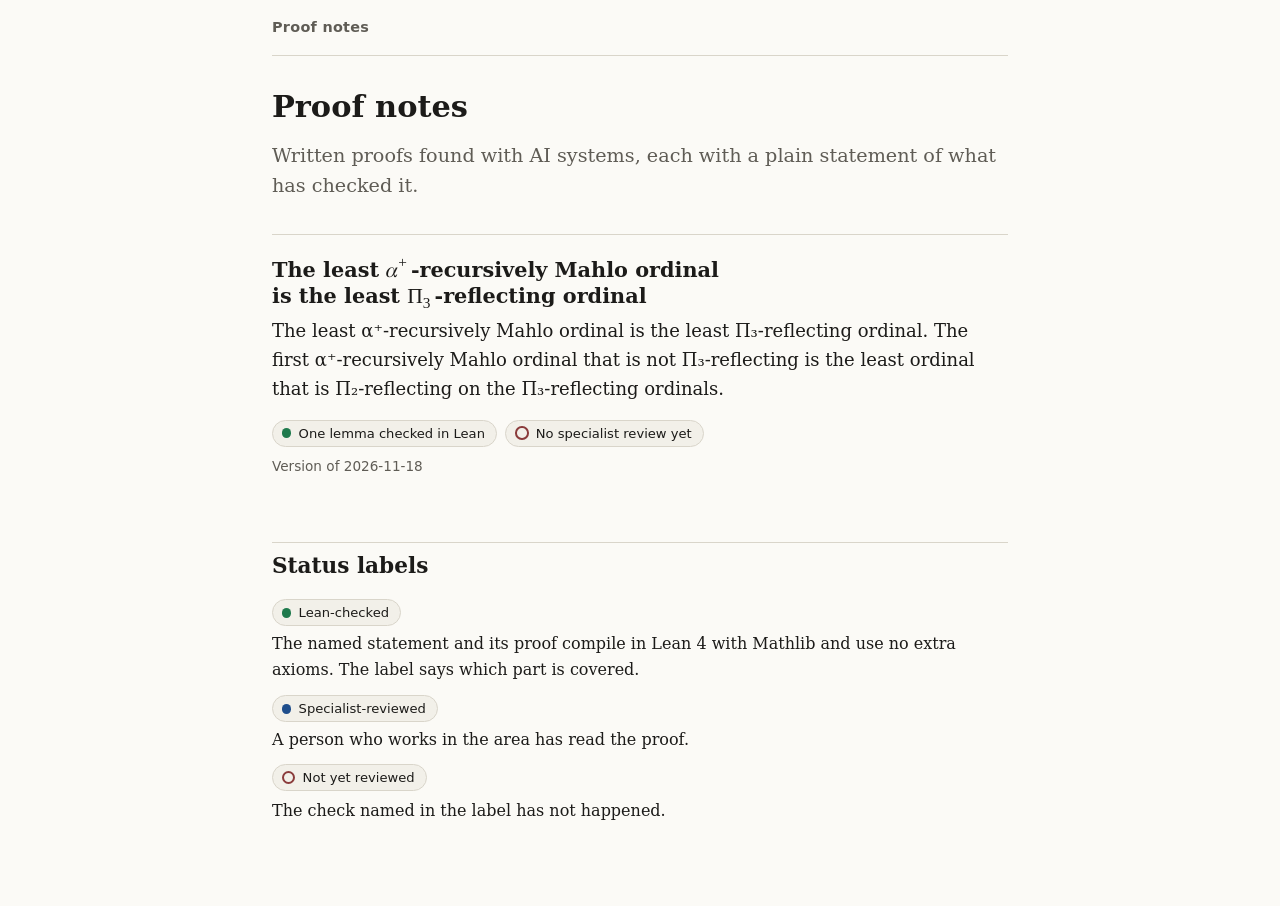
==== index.html @ ff20b399 "initial commit" ====
<!doctype html>
<html lang="en">
<head>
<meta charset="utf-8">
<meta name="viewport" content="width=device-width, initial-scale=1">
<title>Proof notes</title>
<meta name="description" content="Written proofs found with AI systems, each with a plain statement of what has checked it.">
<link rel="stylesheet" href="style.css">
</head>
<body>
<div class="wrap">
<nav class="site"><a href="index.html">Proof notes</a></nav>
<h1>Proof notes</h1>
<p class="lede">Written proofs found with AI systems, each with a plain statement of what has checked it.</p>
<article class="card"><h2><a href="greatly-mahlo-pi3.html">The least
<math display="inline" xmlns="http://www.w3.org/1998/Math/MathML"><semantics><msup><mi>α</mi><mo>+</mo></msup><annotation encoding="application/x-tex">\alpha^+</annotation></semantics></math>-recursively
Mahlo ordinal is the least
<math display="inline" xmlns="http://www.w3.org/1998/Math/MathML"><semantics><msub><mi mathvariant="normal">Π</mi><mn>3</mn></msub><annotation encoding="application/x-tex">\Pi_3</annotation></semantics></math>-reflecting
ordinal</a></h2><p>The least α⁺-recursively Mahlo ordinal is the least Π₃-reflecting ordinal. The first α⁺-recursively Mahlo ordinal that is not Π₃-reflecting is the least ordinal that is Π₂-reflecting on the Π₃-reflecting ordinals.</p><ul class="chips"><li class="chip lean">One lemma checked in Lean</li><li class="chip open">No specialist review yet</li></ul><p class="meta">Version of 2026-11-18</p></article><section><h2 id="status-labels">Status labels</h2><dl class="legend"><dt><span class="chip lean">Lean-checked</span></dt><dd>The named statement and its proof compile in Lean 4 with Mathlib and use no extra axioms. The label says which part is covered.</dd><dt><span class="chip human">Specialist-reviewed</span></dt><dd>A person who works in the area has read the proof.</dd><dt><span class="chip open">Not yet reviewed</span></dt><dd>The check named in the label has not happened.</dd></dl></section>
<footer></footer>
</div>
<script>
(function () {
  var b = document.getElementById('toggle-proofs');
  if (!b) return;
  var proofs = document.querySelectorAll('details.proof');
  b.hidden = proofs.length === 0;
  b.addEventListener('click', function () {
    var open = b.getAttribute('aria-pressed') !== 'true';
    proofs.forEach(function (d) { d.open = open; });
    b.setAttribute('aria-pressed', String(open));
    b.textContent = open ? 'Close all proofs' : 'Open all proofs';
  });
})();
</script>
</body>
</html>
---- style.css ----
:root {
  --bg: #fbfaf6;
  --surface: #f2f0e9;
  --text: #1c1b19;
  --muted: #5f5c55;
  --rule: #d9d5ca;
  --link: #1f4e8c;
  --lean: #1f7a4d;
  --ai: #9a6700;
  --human: #1f4e8c;
  --open: #8a3b3b;
  --serif: "STIX Two Text", Cambria, "Noto Serif", "DejaVu Serif", Georgia, serif;
  --sans: system-ui, -apple-system, "Segoe UI", Roboto, "Noto Sans", sans-serif;
  --mono: "Cascadia Code", "JetBrains Mono", Consolas, "DejaVu Sans Mono", Menlo, monospace;
}
@media (prefers-color-scheme: dark) {
  :root {
    --bg: #171716;
    --surface: #222220;
    --text: #e8e6e0;
    --muted: #a5a199;
    --rule: #3a3936;
    --link: #8fb8f0;
    --lean: #6cc596;
    --ai: #e0b050;
    --human: #8fb8f0;
    --open: #e09090;
  }
}

* { box-sizing: border-box; }
html { -webkit-text-size-adjust: 100%; }
body {
  margin: 0;
  background: var(--bg);
  color: var(--text);
  font-family: var(--serif);
  font-size: 1.125rem;
  line-height: 1.6;
}
.wrap { max-width: 48rem; margin: 0 auto; padding: 0 1rem 4rem; }

a { color: var(--link); text-underline-offset: 0.15em; }
a:hover { text-decoration-thickness: 2px; }

.site {
  font-family: var(--sans);
  font-size: 0.9rem;
  padding: 1rem 0;
  border-bottom: 1px solid var(--rule);
  margin-bottom: 2rem;
}
.site a { color: var(--muted); text-decoration: none; font-weight: 600; letter-spacing: 0.02em; }
.site a:hover { color: var(--text); }

h1 { font-size: 1.9rem; line-height: 1.2; margin: 0 0 1rem; text-wrap: balance; }
h2 { font-size: 1.35rem; line-height: 1.25; margin: 2.6rem 0 0.6rem; padding-top: 0.6rem; border-top: 1px solid var(--rule); }
h3 { font-size: 1.1rem; margin: 1.8rem 0 0.4rem; }
h2 a.anchor, h3 a.anchor { color: inherit; text-decoration: none; }
h2 a.anchor:hover, h3 a.anchor:hover { text-decoration: underline; }
p { margin: 0 0 1rem; }
ul, ol { padding-left: 1.4rem; margin: 0 0 1rem; }
li { margin-bottom: 0.35rem; }
li > p { margin-bottom: 0.5rem; }
blockquote { margin: 0 0 1rem; padding: 0.1rem 0 0.1rem 1rem; border-left: 3px solid var(--rule); }
blockquote p:last-child { margin-bottom: 0; }

code { font-family: var(--mono); font-size: 0.86em; background: var(--surface); padding: 0.08em 0.3em; border-radius: 3px; }
pre { background: var(--surface); border: 1px solid var(--rule); border-radius: 6px; padding: 0.9rem 1rem; overflow-x: auto; line-height: 1.45; margin: 0 0 1rem; }
pre code { background: none; padding: 0; font-size: 0.8rem; }

.table-wrap { overflow-x: auto; margin: 0 0 1rem; }
table { border-collapse: collapse; width: 100%; font-size: 0.98rem; }
th, td { text-align: left; vertical-align: top; padding: 0.5rem 0.7rem 0.5rem 0; border-bottom: 1px solid var(--rule); }
th { font-family: var(--sans); font-size: 0.8rem; text-transform: uppercase; letter-spacing: 0.05em; color: var(--muted); }
td:first-child { white-space: nowrap; padding-right: 1.2rem; }
@media (max-width: 34rem) { td:first-child { white-space: normal; min-width: 7rem; } }

.meta { font-family: var(--sans); font-size: 0.85rem; color: var(--muted); margin: 0 0 0.8rem; }
.chips { list-style: none; display: flex; flex-wrap: wrap; gap: 0.4rem 0.5rem; padding: 0; margin: 0 0 0.6rem; }
.chip {
  font-family: var(--sans); font-size: 0.82rem; line-height: 1.3;
  display: inline-flex; align-items: center; gap: 0.45rem;
  border: 1px solid var(--rule); border-radius: 999px; padding: 0.25rem 0.7rem 0.25rem 0.55rem; margin: 0;
  background: var(--surface);
}
.chip::before { content: ""; width: 0.6rem; height: 0.6rem; border-radius: 50%; background: var(--c); flex: none; }
.chip.lean { --c: var(--lean); }
.chip.ai { --c: var(--ai); }
.chip.human { --c: var(--human); }
.chip.open { --c: transparent; }
.chip.open::before { border: 2px solid var(--open); }

.box { font-family: var(--sans); font-size: 0.92rem; background: var(--surface); border: 1px solid var(--rule); border-radius: 6px; padding: 0.8rem 1rem; margin: 1.2rem 0; }
.box h2 { font-family: var(--sans); font-size: 0.8rem; text-transform: uppercase; letter-spacing: 0.05em; color: var(--muted); border: 0; padding: 0; margin: 0 0 0.4rem; }
.box p { margin: 0 0 0.4rem; }
.box p:last-child, .box ol:last-child, .box ul:last-child { margin-bottom: 0; }
.box ol, .box ul { margin-bottom: 0; }
.box li { margin-bottom: 0.15rem; }
.toc ol { list-style: none; padding-left: 0; columns: 2; column-gap: 2rem; }
@media (max-width: 34rem) { .toc ol { columns: 1; } }
.small { font-size: 0.85rem; color: var(--muted); }

.card { border-top: 1px solid var(--rule); padding: 1.4rem 0 0.6rem; }
.card h2 { border: 0; padding: 0; margin: 0 0 0.5rem; font-size: 1.3rem; text-wrap: balance; }
.card h2 a { color: inherit; text-decoration: none; }
.card h2 a:hover { text-decoration: underline; }
.legend dt { font-family: var(--sans); margin-top: 0.7rem; }
.legend dd { margin: 0.3rem 0 0; font-size: 1rem; }
.lede { font-size: 1.2rem; color: var(--muted); margin-bottom: 2rem; }

footer { font-family: var(--sans); font-size: 0.82rem; color: var(--muted); border-top: 1px solid var(--rule); margin-top: 3rem; padding-top: 1rem; }

sub { font-size: 0.72em; line-height: 0; }

/* pages built from LaTeX */
math { font-family: "STIX Two Math", "Cambria Math", "Latin Modern Math", math; font-size: 1.04em; }
.header-section-number { margin-right: 0.45em; }
.frontnote { font-size: 1rem; }
.statement { border-left: 3px solid var(--link); background: var(--surface); padding: 0.7rem 1rem; margin: 1.2rem 0 0.8rem; border-radius: 0 6px 6px 0; }
.statement > :last-child { margin-bottom: 0; }
details.proof { margin: 0 0 1.4rem; padding-left: 1rem; border-left: 1px solid var(--rule); }
details.proof > summary { font-family: var(--sans); font-size: 0.88rem; color: var(--muted); cursor: pointer; padding: 0.25rem 0; margin-left: -0.2rem; }
details.proof > summary:hover { color: var(--text); }
details.proof[open] > summary { margin-bottom: 0.5rem; }
details.proof > :last-child { margin-bottom: 0.4rem; }
button#toggle-proofs { font: inherit; font-size: 0.85rem; color: var(--text); background: var(--bg); border: 1px solid var(--rule); border-radius: 6px; padding: 0.3rem 0.7rem; cursor: pointer; margin-top: 0.4rem; }
button#toggle-proofs:hover { border-color: var(--muted); }
@media print { details.proof > summary { list-style: none; } }
.math-scroll { display: block; overflow-x: auto; overflow-y: hidden; max-width: 100%; padding: 0.5rem 0; }

/* downloads are buttons that say so; links never download */
.downloads { display: flex; flex-wrap: wrap; gap: 0.5rem; margin: 0.2rem 0 1rem; }
a.btn { font-family: var(--sans); font-size: 0.85rem; color: var(--text); text-decoration: none; background: var(--bg); border: 1px solid var(--rule); border-radius: 6px; padding: 0.3rem 0.75rem; display: inline-flex; align-items: center; gap: 0.4rem; }
a.btn::before { content: "\2193"; color: var(--muted); }
a.btn:hover { border-color: var(--muted); }
.box a.btn { margin-top: 0.2rem; }
footer:empty { display: none; }

/* wide screens: the contents move into the left margin and stay in view */
@media (min-width: 84rem) {
  nav.toc { position: fixed; top: 4.5rem; left: max(1rem, calc(50% - 24rem - 17.5rem)); width: 15.5rem; max-height: calc(100vh - 6rem); overflow-y: auto; margin: 0; background: none; border: 0; padding: 0; }
  nav.toc ol { columns: 1; }
  nav.toc li { margin-bottom: 0.35rem; line-height: 1.35; }
}

/* "Open all proofs" only where it stays in view: in the fixed contents column on wide screens */
button#toggle-proofs { display: none; }
@media (min-width: 84rem) { button#toggle-proofs:not([hidden]) { display: inline-block; } }
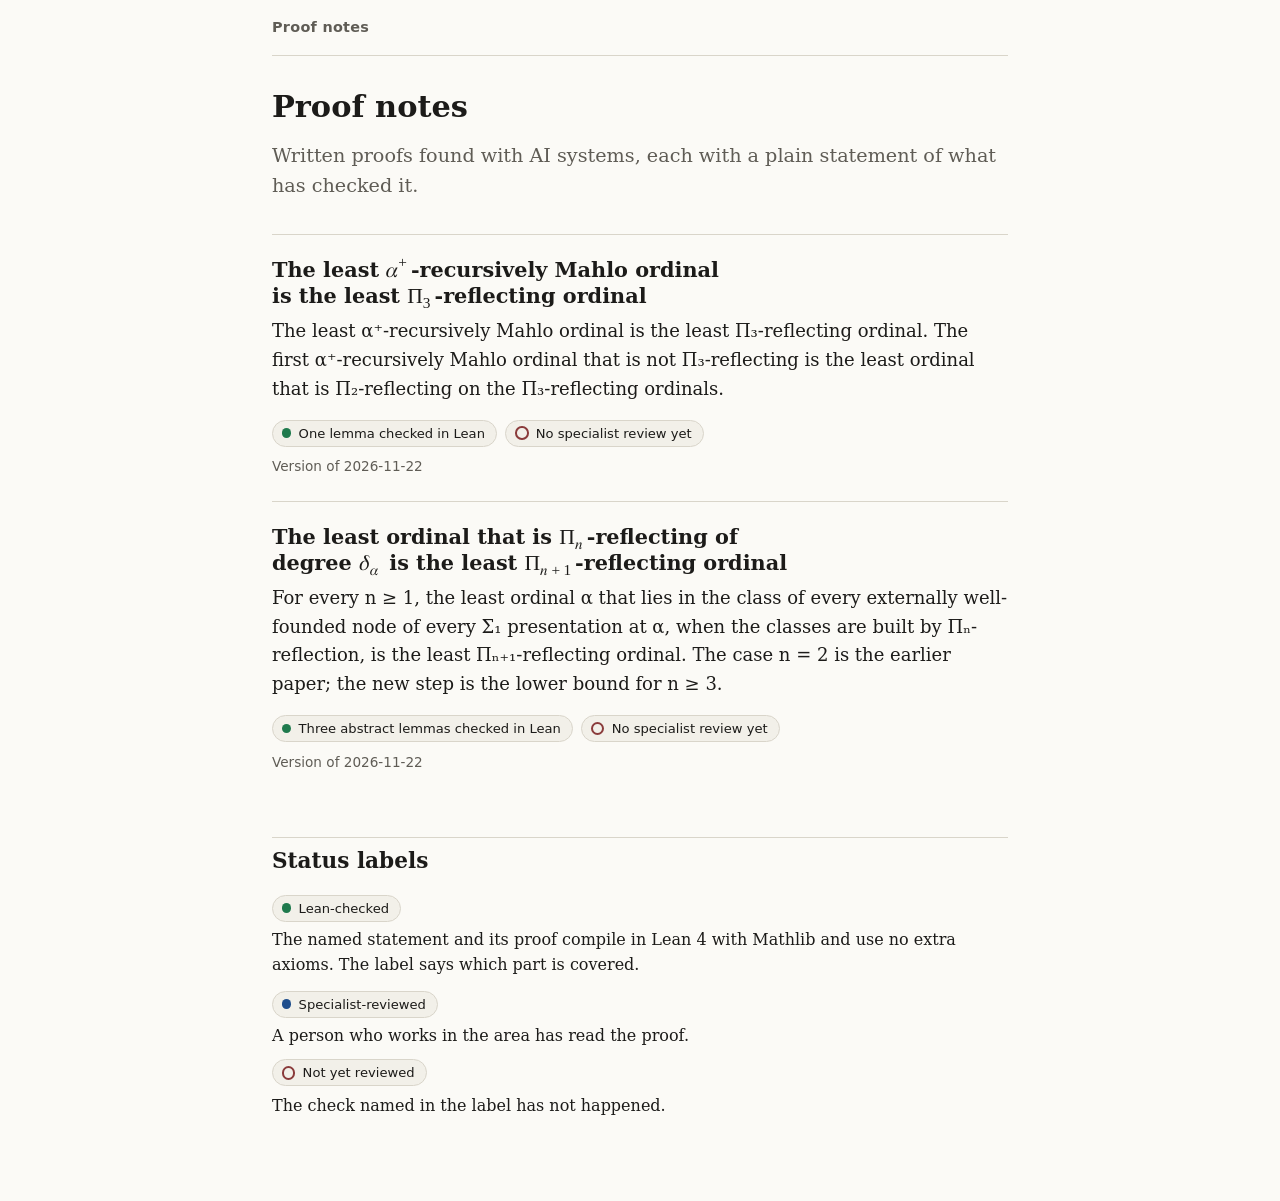
==== commit c5b152ac: "add reflecting degrees paper" ====
--- a/index.html
+++ b/index.html
@@ -16,7 +16,13 @@
 <math display="inline" xmlns="http://www.w3.org/1998/Math/MathML"><semantics><msup><mi>α</mi><mo>+</mo></msup><annotation encoding="application/x-tex">\alpha^+</annotation></semantics></math>-recursively
 Mahlo ordinal is the least
 <math display="inline" xmlns="http://www.w3.org/1998/Math/MathML"><semantics><msub><mi mathvariant="normal">Π</mi><mn>3</mn></msub><annotation encoding="application/x-tex">\Pi_3</annotation></semantics></math>-reflecting
-ordinal</a></h2><p>The least α⁺-recursively Mahlo ordinal is the least Π₃-reflecting ordinal. The first α⁺-recursively Mahlo ordinal that is not Π₃-reflecting is the least ordinal that is Π₂-reflecting on the Π₃-reflecting ordinals.</p><ul class="chips"><li class="chip lean">One lemma checked in Lean</li><li class="chip open">No specialist review yet</li></ul><p class="meta">Version of 2026-11-18</p></article><section><h2 id="status-labels">Status labels</h2><dl class="legend"><dt><span class="chip lean">Lean-checked</span></dt><dd>The named statement and its proof compile in Lean 4 with Mathlib and use no extra axioms. The label says which part is covered.</dd><dt><span class="chip human">Specialist-reviewed</span></dt><dd>A person who works in the area has read the proof.</dd><dt><span class="chip open">Not yet reviewed</span></dt><dd>The check named in the label has not happened.</dd></dl></section>
+ordinal</a></h2><p>The least α⁺-recursively Mahlo ordinal is the least Π₃-reflecting ordinal. The first α⁺-recursively Mahlo ordinal that is not Π₃-reflecting is the least ordinal that is Π₂-reflecting on the Π₃-reflecting ordinals.</p><ul class="chips"><li class="chip lean">One lemma checked in Lean</li><li class="chip open">No specialist review yet</li></ul><p class="meta">Version of 2026-11-22</p></article><article class="card"><h2><a href="degree-reflection.html">The least ordinal that is
+<math display="inline" xmlns="http://www.w3.org/1998/Math/MathML"><semantics><msub><mi mathvariant="normal">Π</mi><mi>n</mi></msub><annotation encoding="application/x-tex">\Pi_n</annotation></semantics></math>-reflecting
+of degree
+<math display="inline" xmlns="http://www.w3.org/1998/Math/MathML"><semantics><msub><mi>δ</mi><mi>α</mi></msub><annotation encoding="application/x-tex">\delta_\alpha</annotation></semantics></math>
+is the least
+<math display="inline" xmlns="http://www.w3.org/1998/Math/MathML"><semantics><msub><mi mathvariant="normal">Π</mi><mrow><mi>n</mi><mo>+</mo><mn>1</mn></mrow></msub><annotation encoding="application/x-tex">\Pi_{n+1}</annotation></semantics></math>-reflecting
+ordinal</a></h2><p>For every n ≥ 1, the least ordinal α that lies in the class of every externally well-founded node of every Σ₁ presentation at α, when the classes are built by Πₙ-reflection, is the least Πₙ₊₁-reflecting ordinal. The case n = 2 is the earlier paper; the new step is the lower bound for n ≥ 3.</p><ul class="chips"><li class="chip lean">Three abstract lemmas checked in Lean</li><li class="chip open">No specialist review yet</li></ul><p class="meta">Version of 2026-11-22</p></article><section><h2 id="status-labels">Status labels</h2><dl class="legend"><dt><span class="chip lean">Lean-checked</span></dt><dd>The named statement and its proof compile in Lean 4 with Mathlib and use no extra axioms. The label says which part is covered.</dd><dt><span class="chip human">Specialist-reviewed</span></dt><dd>A person who works in the area has read the proof.</dd><dt><span class="chip open">Not yet reviewed</span></dt><dd>The check named in the label has not happened.</dd></dl></section>
 <footer></footer>
 </div>
 <script>
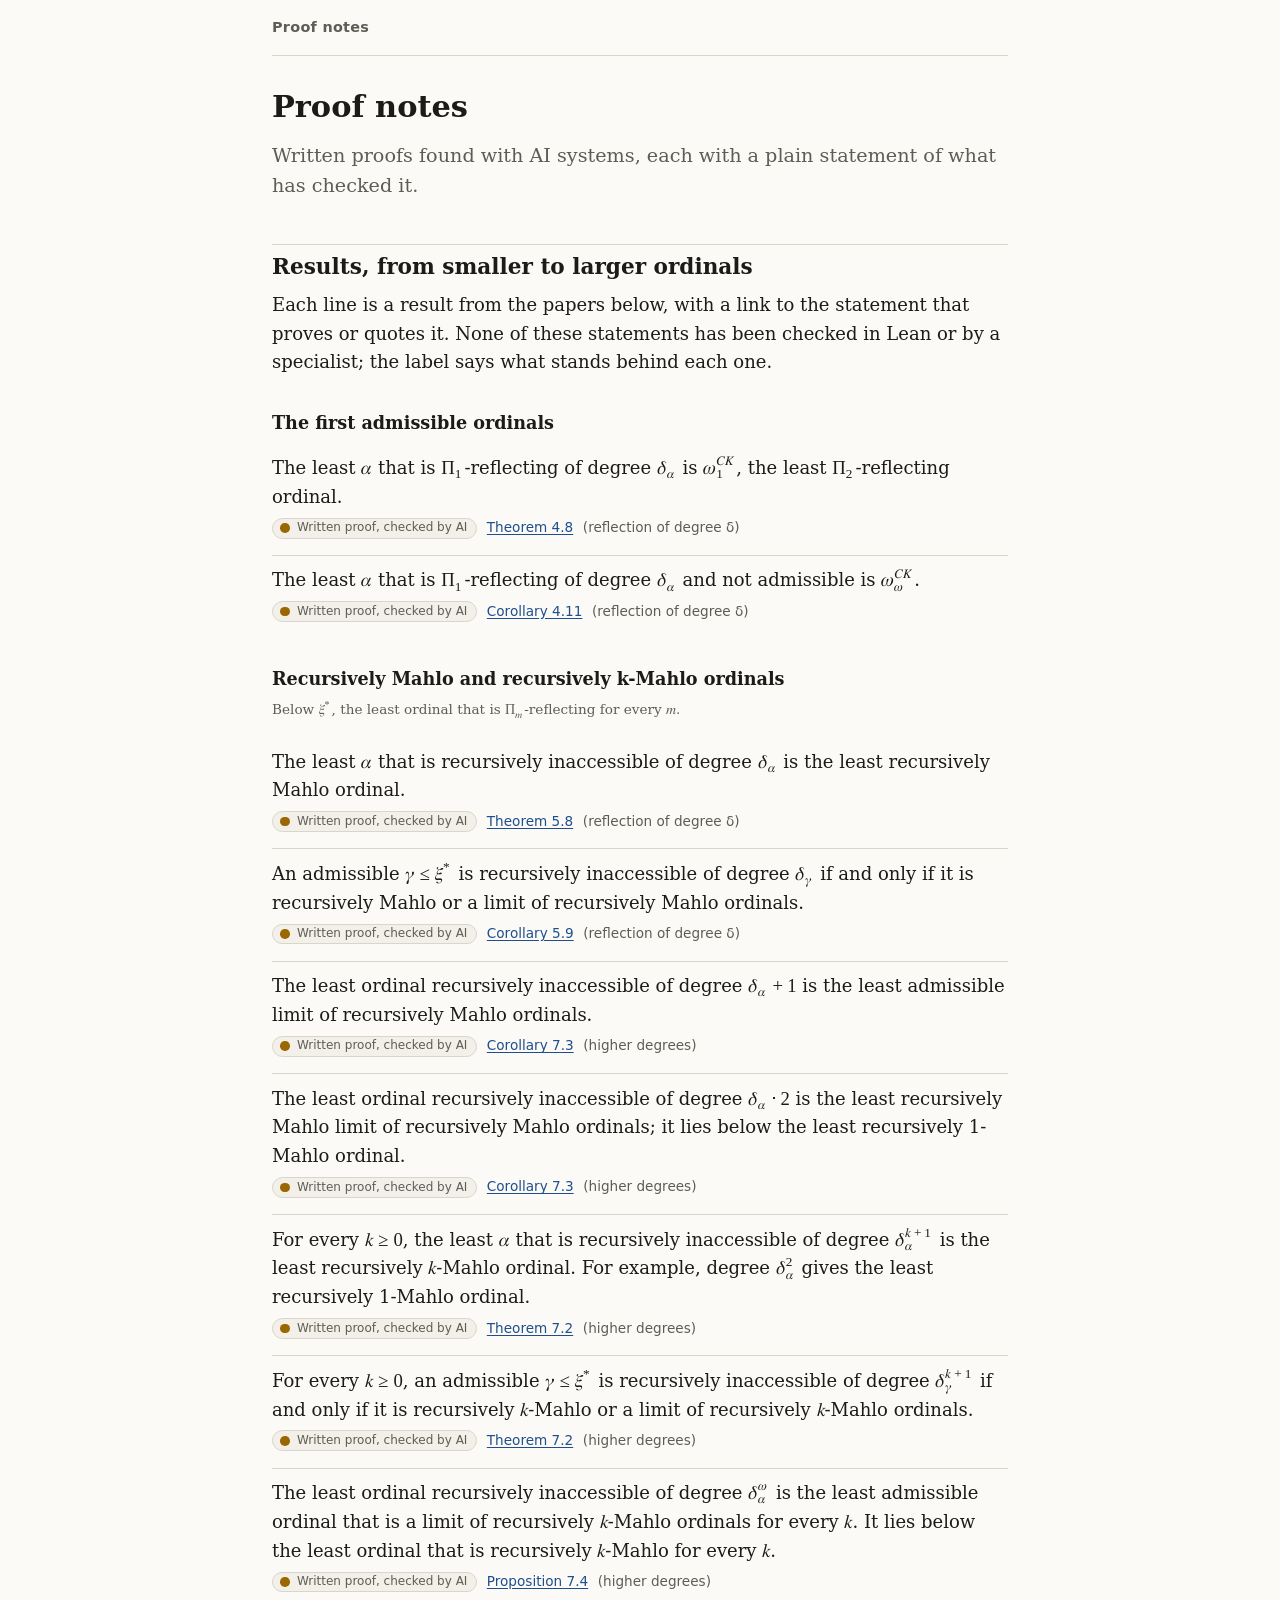
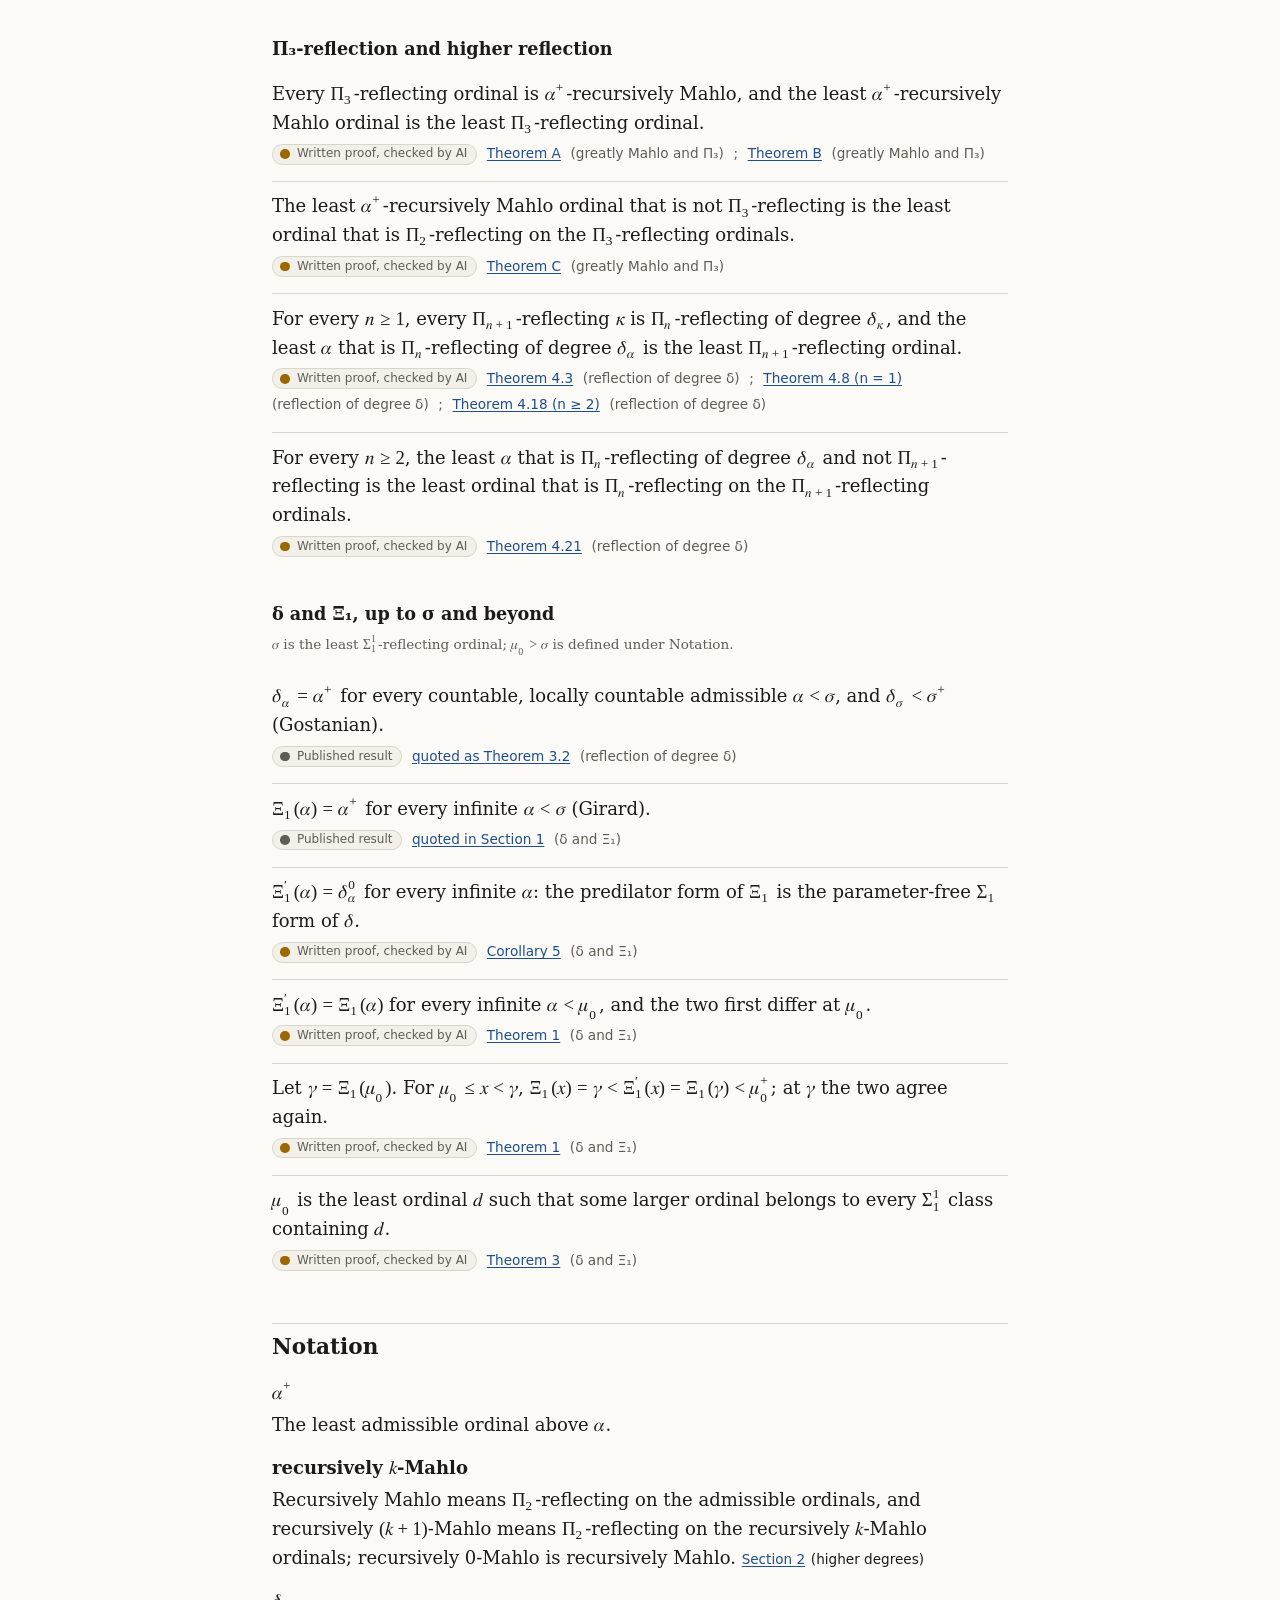
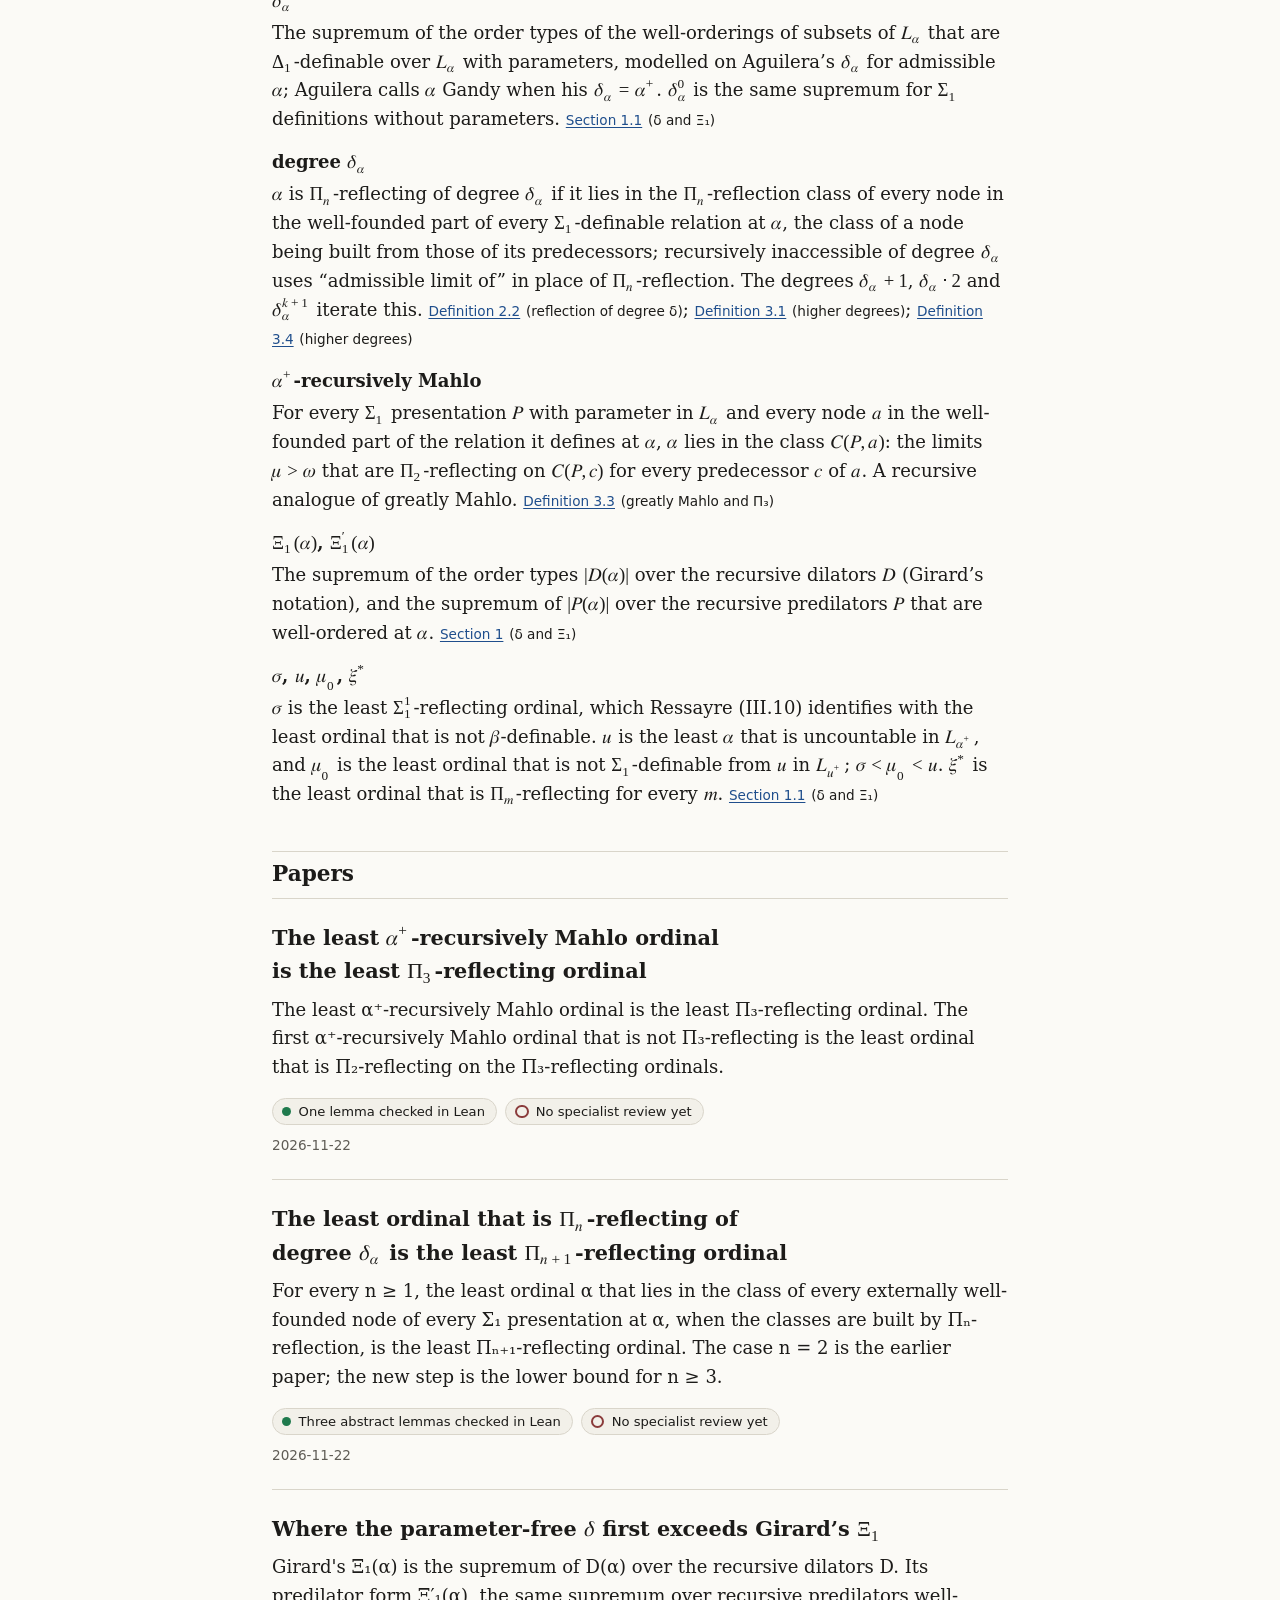
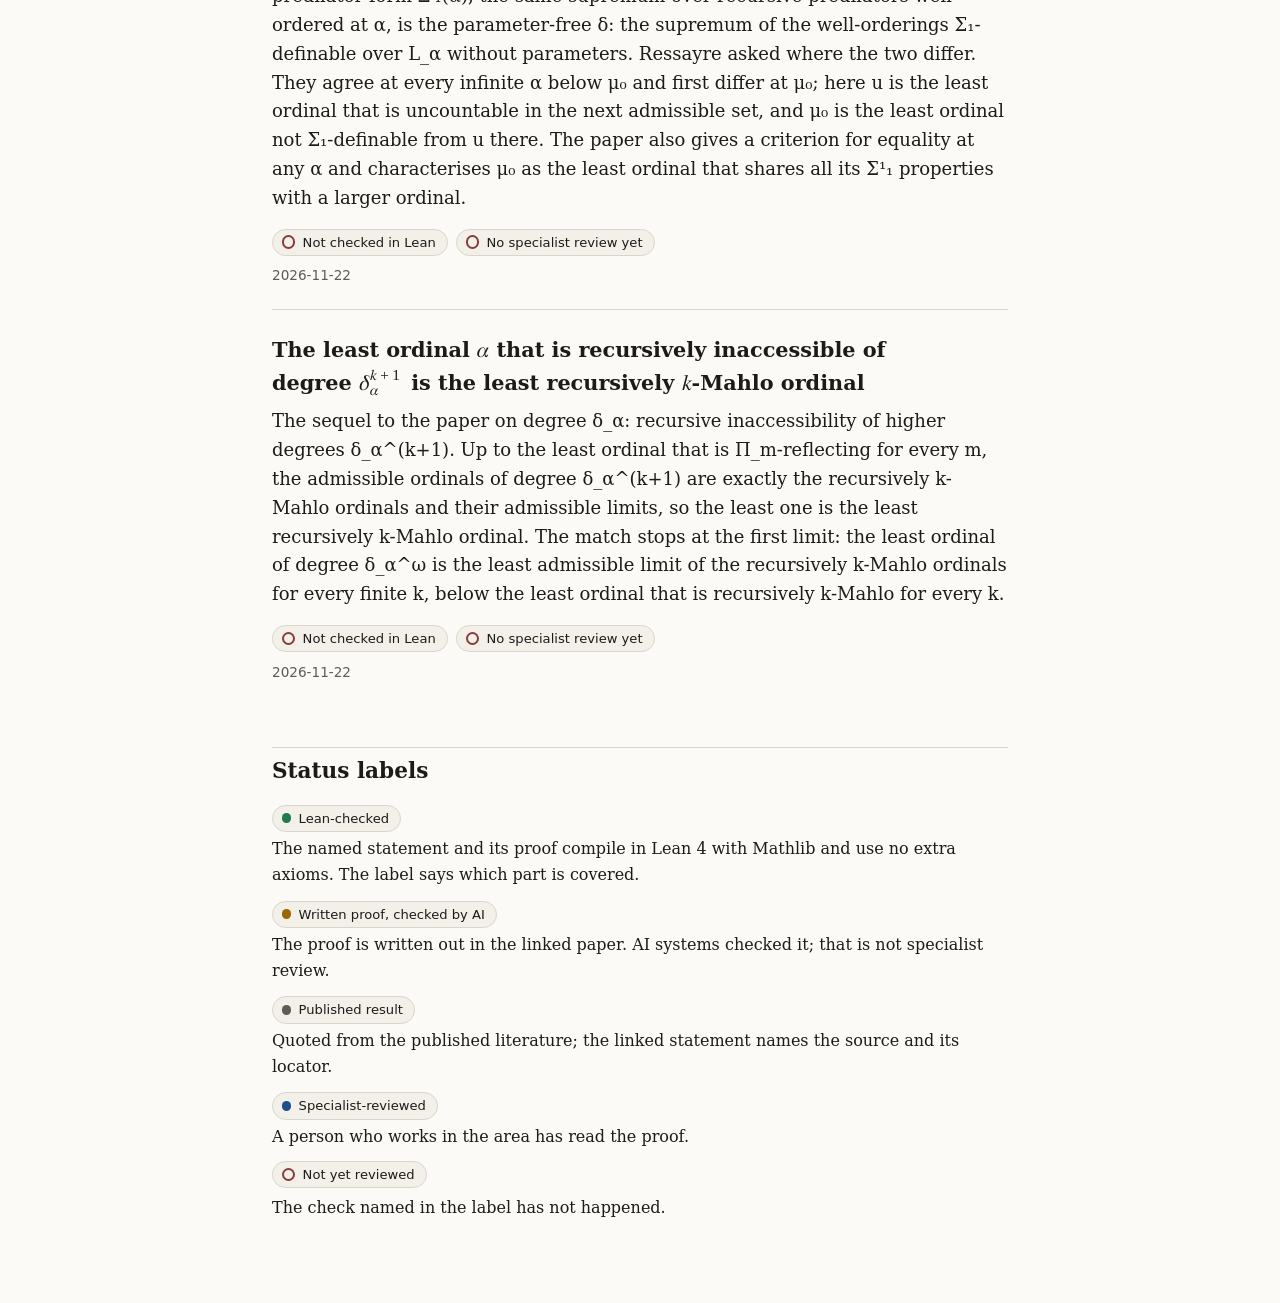
==== commit f8a2bc05: "add δ vs Ξ₁, higher recursively inaccessible degrees" ====
--- a/index.html
+++ b/index.html
@@ -12,17 +12,26 @@
 <nav class="site"><a href="index.html">Proof notes</a></nav>
 <h1>Proof notes</h1>
 <p class="lede">Written proofs found with AI systems, each with a plain statement of what has checked it.</p>
-<article class="card"><h2><a href="greatly-mahlo-pi3.html">The least
+<section><h2 id="results">Results, from smaller to larger ordinals</h2><p>Each line is a result from the papers below, with a link to the statement that proves or quotes it. None of these statements has been checked in Lean or by a specialist; the label says what stands behind each one.</p><section class="fact-group"><h3 id="first-admissibles">The first admissible ordinals</h3><ol class="facts"><li><p class="fact-text">The least <math display="inline" xmlns="http://www.w3.org/1998/Math/MathML"><semantics><mi>α</mi><annotation encoding="application/x-tex">\alpha</annotation></semantics></math> that is <math display="inline" xmlns="http://www.w3.org/1998/Math/MathML"><semantics><msub><mi mathvariant="normal">Π</mi><mn>1</mn></msub><annotation encoding="application/x-tex">\Pi_1</annotation></semantics></math>-reflecting of degree <math display="inline" xmlns="http://www.w3.org/1998/Math/MathML"><semantics><msub><mi>δ</mi><mi>α</mi></msub><annotation encoding="application/x-tex">\delta_\alpha</annotation></semantics></math> is <math display="inline" xmlns="http://www.w3.org/1998/Math/MathML"><semantics><msubsup><mi>ω</mi><mn>1</mn><mrow><mi>C</mi><mi>K</mi></mrow></msubsup><annotation encoding="application/x-tex">\omega_1^{CK}</annotation></semantics></math>, the least <math display="inline" xmlns="http://www.w3.org/1998/Math/MathML"><semantics><msub><mi mathvariant="normal">Π</mi><mn>2</mn></msub><annotation encoding="application/x-tex">\Pi_2</annotation></semantics></math>-reflecting ordinal.</p><p class="fact-src"><span class="chip ai">Written proof, checked by AI</span> <a href="degree-reflection.html#theorem-4-8">Theorem 4.8</a> <span class="paper">(reflection of degree δ)</span></p></li><li><p class="fact-text">The least <math display="inline" xmlns="http://www.w3.org/1998/Math/MathML"><semantics><mi>α</mi><annotation encoding="application/x-tex">\alpha</annotation></semantics></math> that is <math display="inline" xmlns="http://www.w3.org/1998/Math/MathML"><semantics><msub><mi mathvariant="normal">Π</mi><mn>1</mn></msub><annotation encoding="application/x-tex">\Pi_1</annotation></semantics></math>-reflecting of degree <math display="inline" xmlns="http://www.w3.org/1998/Math/MathML"><semantics><msub><mi>δ</mi><mi>α</mi></msub><annotation encoding="application/x-tex">\delta_\alpha</annotation></semantics></math> and not admissible is <math display="inline" xmlns="http://www.w3.org/1998/Math/MathML"><semantics><msubsup><mi>ω</mi><mi>ω</mi><mrow><mi>C</mi><mi>K</mi></mrow></msubsup><annotation encoding="application/x-tex">\omega_\omega^{CK}</annotation></semantics></math>.</p><p class="fact-src"><span class="chip ai">Written proof, checked by AI</span> <a href="degree-reflection.html#corollary-4-11">Corollary 4.11</a> <span class="paper">(reflection of degree δ)</span></p></li></ol></section><section class="fact-group"><h3 id="mahlo">Recursively Mahlo and recursively k-Mahlo ordinals</h3><p class="small">Below <math display="inline" xmlns="http://www.w3.org/1998/Math/MathML"><semantics><msup><mi>ξ</mi><mo>*</mo></msup><annotation encoding="application/x-tex">\xi^*</annotation></semantics></math>, the least ordinal that is <math display="inline" xmlns="http://www.w3.org/1998/Math/MathML"><semantics><msub><mi mathvariant="normal">Π</mi><mi>m</mi></msub><annotation encoding="application/x-tex">\Pi_m</annotation></semantics></math>-reflecting for every <math display="inline" xmlns="http://www.w3.org/1998/Math/MathML"><semantics><mi>m</mi><annotation encoding="application/x-tex">m</annotation></semantics></math>.</p><ol class="facts"><li><p class="fact-text">The least <math display="inline" xmlns="http://www.w3.org/1998/Math/MathML"><semantics><mi>α</mi><annotation encoding="application/x-tex">\alpha</annotation></semantics></math> that is recursively inaccessible of degree <math display="inline" xmlns="http://www.w3.org/1998/Math/MathML"><semantics><msub><mi>δ</mi><mi>α</mi></msub><annotation encoding="application/x-tex">\delta_\alpha</annotation></semantics></math> is the least recursively Mahlo ordinal.</p><p class="fact-src"><span class="chip ai">Written proof, checked by AI</span> <a href="degree-reflection.html#theorem-5-8">Theorem 5.8</a> <span class="paper">(reflection of degree δ)</span></p></li><li><p class="fact-text">An admissible <math display="inline" xmlns="http://www.w3.org/1998/Math/MathML"><semantics><mrow><mi>γ</mi><mo>≤</mo><msup><mi>ξ</mi><mo>*</mo></msup></mrow><annotation encoding="application/x-tex">\gamma \le \xi^*</annotation></semantics></math> is recursively inaccessible of degree <math display="inline" xmlns="http://www.w3.org/1998/Math/MathML"><semantics><msub><mi>δ</mi><mi>γ</mi></msub><annotation encoding="application/x-tex">\delta_\gamma</annotation></semantics></math> if and only if it is recursively Mahlo or a limit of recursively Mahlo ordinals.</p><p class="fact-src"><span class="chip ai">Written proof, checked by AI</span> <a href="degree-reflection.html#corollary-5-9">Corollary 5.9</a> <span class="paper">(reflection of degree δ)</span></p></li><li><p class="fact-text">The least ordinal recursively inaccessible of degree <math display="inline" xmlns="http://www.w3.org/1998/Math/MathML"><semantics><mrow><msub><mi>δ</mi><mi>α</mi></msub><mo>+</mo><mn>1</mn></mrow><annotation encoding="application/x-tex">\delta_\alpha + 1</annotation></semantics></math> is the least admissible limit of recursively Mahlo ordinals.</p><p class="fact-src"><span class="chip ai">Written proof, checked by AI</span> <a href="degree-higher.html#corollary-7-3">Corollary 7.3</a> <span class="paper">(higher degrees)</span></p></li><li><p class="fact-text">The least ordinal recursively inaccessible of degree <math display="inline" xmlns="http://www.w3.org/1998/Math/MathML"><semantics><mrow><msub><mi>δ</mi><mi>α</mi></msub><mo>⋅</mo><mn>2</mn></mrow><annotation encoding="application/x-tex">\delta_\alpha \cdot 2</annotation></semantics></math> is the least recursively Mahlo limit of recursively Mahlo ordinals; it lies below the least recursively 1-Mahlo ordinal.</p><p class="fact-src"><span class="chip ai">Written proof, checked by AI</span> <a href="degree-higher.html#corollary-7-3">Corollary 7.3</a> <span class="paper">(higher degrees)</span></p></li><li><p class="fact-text">For every <math display="inline" xmlns="http://www.w3.org/1998/Math/MathML"><semantics><mrow><mi>k</mi><mo>≥</mo><mn>0</mn></mrow><annotation encoding="application/x-tex">k \ge 0</annotation></semantics></math>, the least <math display="inline" xmlns="http://www.w3.org/1998/Math/MathML"><semantics><mi>α</mi><annotation encoding="application/x-tex">\alpha</annotation></semantics></math> that is recursively inaccessible of degree <math display="inline" xmlns="http://www.w3.org/1998/Math/MathML"><semantics><msubsup><mi>δ</mi><mi>α</mi><mrow><mi>k</mi><mo>+</mo><mn>1</mn></mrow></msubsup><annotation encoding="application/x-tex">\delta_\alpha^{k+1}</annotation></semantics></math> is the least recursively <math display="inline" xmlns="http://www.w3.org/1998/Math/MathML"><semantics><mi>k</mi><annotation encoding="application/x-tex">k</annotation></semantics></math>-Mahlo ordinal. For example, degree <math display="inline" xmlns="http://www.w3.org/1998/Math/MathML"><semantics><msubsup><mi>δ</mi><mi>α</mi><mn>2</mn></msubsup><annotation encoding="application/x-tex">\delta_\alpha^2</annotation></semantics></math> gives the least recursively 1-Mahlo ordinal.</p><p class="fact-src"><span class="chip ai">Written proof, checked by AI</span> <a href="degree-higher.html#theorem-7-2">Theorem 7.2</a> <span class="paper">(higher degrees)</span></p></li><li><p class="fact-text">For every <math display="inline" xmlns="http://www.w3.org/1998/Math/MathML"><semantics><mrow><mi>k</mi><mo>≥</mo><mn>0</mn></mrow><annotation encoding="application/x-tex">k \ge 0</annotation></semantics></math>, an admissible <math display="inline" xmlns="http://www.w3.org/1998/Math/MathML"><semantics><mrow><mi>γ</mi><mo>≤</mo><msup><mi>ξ</mi><mo>*</mo></msup></mrow><annotation encoding="application/x-tex">\gamma \le \xi^*</annotation></semantics></math> is recursively inaccessible of degree <math display="inline" xmlns="http://www.w3.org/1998/Math/MathML"><semantics><msubsup><mi>δ</mi><mi>γ</mi><mrow><mi>k</mi><mo>+</mo><mn>1</mn></mrow></msubsup><annotation encoding="application/x-tex">\delta_\gamma^{k+1}</annotation></semantics></math> if and only if it is recursively <math display="inline" xmlns="http://www.w3.org/1998/Math/MathML"><semantics><mi>k</mi><annotation encoding="application/x-tex">k</annotation></semantics></math>-Mahlo or a limit of recursively <math display="inline" xmlns="http://www.w3.org/1998/Math/MathML"><semantics><mi>k</mi><annotation encoding="application/x-tex">k</annotation></semantics></math>-Mahlo ordinals.</p><p class="fact-src"><span class="chip ai">Written proof, checked by AI</span> <a href="degree-higher.html#theorem-7-2">Theorem 7.2</a> <span class="paper">(higher degrees)</span></p></li><li><p class="fact-text">The least ordinal recursively inaccessible of degree <math display="inline" xmlns="http://www.w3.org/1998/Math/MathML"><semantics><msubsup><mi>δ</mi><mi>α</mi><mi>ω</mi></msubsup><annotation encoding="application/x-tex">\delta_\alpha^\omega</annotation></semantics></math> is the least admissible ordinal that is a limit of recursively <math display="inline" xmlns="http://www.w3.org/1998/Math/MathML"><semantics><mi>k</mi><annotation encoding="application/x-tex">k</annotation></semantics></math>-Mahlo ordinals for every <math display="inline" xmlns="http://www.w3.org/1998/Math/MathML"><semantics><mi>k</mi><annotation encoding="application/x-tex">k</annotation></semantics></math>. It lies below the least ordinal that is recursively <math display="inline" xmlns="http://www.w3.org/1998/Math/MathML"><semantics><mi>k</mi><annotation encoding="application/x-tex">k</annotation></semantics></math>-Mahlo for every <math display="inline" xmlns="http://www.w3.org/1998/Math/MathML"><semantics><mi>k</mi><annotation encoding="application/x-tex">k</annotation></semantics></math>.</p><p class="fact-src"><span class="chip ai">Written proof, checked by AI</span> <a href="degree-higher.html#proposition-7-4">Proposition 7.4</a> <span class="paper">(higher degrees)</span></p></li></ol></section><section class="fact-group"><h3 id="reflection">Π₃-reflection and higher reflection</h3><ol class="facts"><li><p class="fact-text">Every <math display="inline" xmlns="http://www.w3.org/1998/Math/MathML"><semantics><msub><mi mathvariant="normal">Π</mi><mn>3</mn></msub><annotation encoding="application/x-tex">\Pi_3</annotation></semantics></math>-reflecting ordinal is <math display="inline" xmlns="http://www.w3.org/1998/Math/MathML"><semantics><msup><mi>α</mi><mo>+</mo></msup><annotation encoding="application/x-tex">\alpha^+</annotation></semantics></math>-recursively Mahlo, and the least <math display="inline" xmlns="http://www.w3.org/1998/Math/MathML"><semantics><msup><mi>α</mi><mo>+</mo></msup><annotation encoding="application/x-tex">\alpha^+</annotation></semantics></math>-recursively Mahlo ordinal is the least <math display="inline" xmlns="http://www.w3.org/1998/Math/MathML"><semantics><msub><mi mathvariant="normal">Π</mi><mn>3</mn></msub><annotation encoding="application/x-tex">\Pi_3</annotation></semantics></math>-reflecting ordinal.</p><p class="fact-src"><span class="chip ai">Written proof, checked by AI</span> <a href="greatly-mahlo-pi3.html#theorem-a">Theorem A</a> <span class="paper">(greatly Mahlo and Π₃)</span>; <a href="greatly-mahlo-pi3.html#theorem-b">Theorem B</a> <span class="paper">(greatly Mahlo and Π₃)</span></p></li><li><p class="fact-text">The least <math display="inline" xmlns="http://www.w3.org/1998/Math/MathML"><semantics><msup><mi>α</mi><mo>+</mo></msup><annotation encoding="application/x-tex">\alpha^+</annotation></semantics></math>-recursively Mahlo ordinal that is not <math display="inline" xmlns="http://www.w3.org/1998/Math/MathML"><semantics><msub><mi mathvariant="normal">Π</mi><mn>3</mn></msub><annotation encoding="application/x-tex">\Pi_3</annotation></semantics></math>-reflecting is the least ordinal that is <math display="inline" xmlns="http://www.w3.org/1998/Math/MathML"><semantics><msub><mi mathvariant="normal">Π</mi><mn>2</mn></msub><annotation encoding="application/x-tex">\Pi_2</annotation></semantics></math>-reflecting on the <math display="inline" xmlns="http://www.w3.org/1998/Math/MathML"><semantics><msub><mi mathvariant="normal">Π</mi><mn>3</mn></msub><annotation encoding="application/x-tex">\Pi_3</annotation></semantics></math>-reflecting ordinals.</p><p class="fact-src"><span class="chip ai">Written proof, checked by AI</span> <a href="greatly-mahlo-pi3.html#theorem-c">Theorem C</a> <span class="paper">(greatly Mahlo and Π₃)</span></p></li><li><p class="fact-text">For every <math display="inline" xmlns="http://www.w3.org/1998/Math/MathML"><semantics><mrow><mi>n</mi><mo>≥</mo><mn>1</mn></mrow><annotation encoding="application/x-tex">n \ge 1</annotation></semantics></math>, every <math display="inline" xmlns="http://www.w3.org/1998/Math/MathML"><semantics><msub><mi mathvariant="normal">Π</mi><mrow><mi>n</mi><mo>+</mo><mn>1</mn></mrow></msub><annotation encoding="application/x-tex">\Pi_{n+1}</annotation></semantics></math>-reflecting <math display="inline" xmlns="http://www.w3.org/1998/Math/MathML"><semantics><mi>κ</mi><annotation encoding="application/x-tex">\kappa</annotation></semantics></math> is <math display="inline" xmlns="http://www.w3.org/1998/Math/MathML"><semantics><msub><mi mathvariant="normal">Π</mi><mi>n</mi></msub><annotation encoding="application/x-tex">\Pi_n</annotation></semantics></math>-reflecting of degree <math display="inline" xmlns="http://www.w3.org/1998/Math/MathML"><semantics><msub><mi>δ</mi><mi>κ</mi></msub><annotation encoding="application/x-tex">\delta_\kappa</annotation></semantics></math>, and the least <math display="inline" xmlns="http://www.w3.org/1998/Math/MathML"><semantics><mi>α</mi><annotation encoding="application/x-tex">\alpha</annotation></semantics></math> that is <math display="inline" xmlns="http://www.w3.org/1998/Math/MathML"><semantics><msub><mi mathvariant="normal">Π</mi><mi>n</mi></msub><annotation encoding="application/x-tex">\Pi_n</annotation></semantics></math>-reflecting of degree <math display="inline" xmlns="http://www.w3.org/1998/Math/MathML"><semantics><msub><mi>δ</mi><mi>α</mi></msub><annotation encoding="application/x-tex">\delta_\alpha</annotation></semantics></math> is the least <math display="inline" xmlns="http://www.w3.org/1998/Math/MathML"><semantics><msub><mi mathvariant="normal">Π</mi><mrow><mi>n</mi><mo>+</mo><mn>1</mn></mrow></msub><annotation encoding="application/x-tex">\Pi_{n+1}</annotation></semantics></math>-reflecting ordinal.</p><p class="fact-src"><span class="chip ai">Written proof, checked by AI</span> <a href="degree-reflection.html#theorem-4-3">Theorem 4.3</a> <span class="paper">(reflection of degree δ)</span>; <a href="degree-reflection.html#theorem-4-8">Theorem 4.8 (n = 1)</a> <span class="paper">(reflection of degree δ)</span>; <a href="degree-reflection.html#theorem-4-18">Theorem 4.18 (n ≥ 2)</a> <span class="paper">(reflection of degree δ)</span></p></li><li><p class="fact-text">For every <math display="inline" xmlns="http://www.w3.org/1998/Math/MathML"><semantics><mrow><mi>n</mi><mo>≥</mo><mn>2</mn></mrow><annotation encoding="application/x-tex">n \ge 2</annotation></semantics></math>, the least <math display="inline" xmlns="http://www.w3.org/1998/Math/MathML"><semantics><mi>α</mi><annotation encoding="application/x-tex">\alpha</annotation></semantics></math> that is <math display="inline" xmlns="http://www.w3.org/1998/Math/MathML"><semantics><msub><mi mathvariant="normal">Π</mi><mi>n</mi></msub><annotation encoding="application/x-tex">\Pi_n</annotation></semantics></math>-reflecting of degree <math display="inline" xmlns="http://www.w3.org/1998/Math/MathML"><semantics><msub><mi>δ</mi><mi>α</mi></msub><annotation encoding="application/x-tex">\delta_\alpha</annotation></semantics></math> and not <math display="inline" xmlns="http://www.w3.org/1998/Math/MathML"><semantics><msub><mi mathvariant="normal">Π</mi><mrow><mi>n</mi><mo>+</mo><mn>1</mn></mrow></msub><annotation encoding="application/x-tex">\Pi_{n+1}</annotation></semantics></math>-reflecting is the least ordinal that is <math display="inline" xmlns="http://www.w3.org/1998/Math/MathML"><semantics><msub><mi mathvariant="normal">Π</mi><mi>n</mi></msub><annotation encoding="application/x-tex">\Pi_n</annotation></semantics></math>-reflecting on the <math display="inline" xmlns="http://www.w3.org/1998/Math/MathML"><semantics><msub><mi mathvariant="normal">Π</mi><mrow><mi>n</mi><mo>+</mo><mn>1</mn></mrow></msub><annotation encoding="application/x-tex">\Pi_{n+1}</annotation></semantics></math>-reflecting ordinals.</p><p class="fact-src"><span class="chip ai">Written proof, checked by AI</span> <a href="degree-reflection.html#theorem-4-21">Theorem 4.21</a> <span class="paper">(reflection of degree δ)</span></p></li></ol></section><section class="fact-group"><h3 id="delta-xi">δ and Ξ₁, up to σ and beyond</h3><p class="small"><math display="inline" xmlns="http://www.w3.org/1998/Math/MathML"><semantics><mi>σ</mi><annotation encoding="application/x-tex">\sigma</annotation></semantics></math> is the least <math display="inline" xmlns="http://www.w3.org/1998/Math/MathML"><semantics><msubsup><mi mathvariant="normal">Σ</mi><mn>1</mn><mn>1</mn></msubsup><annotation encoding="application/x-tex">\Sigma^1_1</annotation></semantics></math>-reflecting ordinal; <math display="inline" xmlns="http://www.w3.org/1998/Math/MathML"><semantics><mrow><msub><mi>μ</mi><mn>0</mn></msub><mo>&gt;</mo><mi>σ</mi></mrow><annotation encoding="application/x-tex">\mu_0 &gt; \sigma</annotation></semantics></math> is defined under Notation.</p><ol class="facts"><li><p class="fact-text"><math display="inline" xmlns="http://www.w3.org/1998/Math/MathML"><semantics><mrow><msub><mi>δ</mi><mi>α</mi></msub><mo>=</mo><msup><mi>α</mi><mo>+</mo></msup></mrow><annotation encoding="application/x-tex">\delta_\alpha = \alpha^+</annotation></semantics></math> for every countable, locally countable admissible <math display="inline" xmlns="http://www.w3.org/1998/Math/MathML"><semantics><mrow><mi>α</mi><mo>&lt;</mo><mi>σ</mi></mrow><annotation encoding="application/x-tex">\alpha &lt; \sigma</annotation></semantics></math>, and <math display="inline" xmlns="http://www.w3.org/1998/Math/MathML"><semantics><mrow><msub><mi>δ</mi><mi>σ</mi></msub><mo>&lt;</mo><msup><mi>σ</mi><mo>+</mo></msup></mrow><annotation encoding="application/x-tex">\delta_\sigma &lt; \sigma^+</annotation></semantics></math> (Gostanian).</p><p class="fact-src"><span class="chip cited">Published result</span> <a href="degree-reflection.html#theorem-3-2">quoted as Theorem 3.2</a> <span class="paper">(reflection of degree δ)</span></p></li><li><p class="fact-text"><math display="inline" xmlns="http://www.w3.org/1998/Math/MathML"><semantics><mrow><msub><mi mathvariant="normal">Ξ</mi><mn>1</mn></msub><mo stretchy="false" form="prefix">(</mo><mi>α</mi><mo stretchy="false" form="postfix">)</mo><mo>=</mo><msup><mi>α</mi><mo>+</mo></msup></mrow><annotation encoding="application/x-tex">\Xi_1(\alpha) = \alpha^+</annotation></semantics></math> for every infinite <math display="inline" xmlns="http://www.w3.org/1998/Math/MathML"><semantics><mrow><mi>α</mi><mo>&lt;</mo><mi>σ</mi></mrow><annotation encoding="application/x-tex">\alpha &lt; \sigma</annotation></semantics></math> (Girard).</p><p class="fact-src"><span class="chip cited">Published result</span> <a href="next-closure-point.html#introduction">quoted in Section 1</a> <span class="paper">(δ and Ξ₁)</span></p></li><li><p class="fact-text"><math display="inline" xmlns="http://www.w3.org/1998/Math/MathML"><semantics><mrow><msubsup><mi mathvariant="normal">Ξ</mi><mn>1</mn><mo>′</mo></msubsup><mo stretchy="false" form="prefix">(</mo><mi>α</mi><mo stretchy="false" form="postfix">)</mo><mo>=</mo><msubsup><mi>δ</mi><mi>α</mi><mn>0</mn></msubsup></mrow><annotation encoding="application/x-tex">\Xi&#39;_1(\alpha) = \delta^0_\alpha</annotation></semantics></math> for every infinite <math display="inline" xmlns="http://www.w3.org/1998/Math/MathML"><semantics><mi>α</mi><annotation encoding="application/x-tex">\alpha</annotation></semantics></math>: the predilator form of <math display="inline" xmlns="http://www.w3.org/1998/Math/MathML"><semantics><msub><mi mathvariant="normal">Ξ</mi><mn>1</mn></msub><annotation encoding="application/x-tex">\Xi_1</annotation></semantics></math> is the parameter-free <math display="inline" xmlns="http://www.w3.org/1998/Math/MathML"><semantics><msub><mi mathvariant="normal">Σ</mi><mn>1</mn></msub><annotation encoding="application/x-tex">\Sigma_1</annotation></semantics></math> form of <math display="inline" xmlns="http://www.w3.org/1998/Math/MathML"><semantics><mi>δ</mi><annotation encoding="application/x-tex">\delta</annotation></semantics></math>.</p><p class="fact-src"><span class="chip ai">Written proof, checked by AI</span> <a href="next-closure-point.html#corollary-5">Corollary 5</a> <span class="paper">(δ and Ξ₁)</span></p></li><li><p class="fact-text"><math display="inline" xmlns="http://www.w3.org/1998/Math/MathML"><semantics><mrow><msubsup><mi mathvariant="normal">Ξ</mi><mn>1</mn><mo>′</mo></msubsup><mo stretchy="false" form="prefix">(</mo><mi>α</mi><mo stretchy="false" form="postfix">)</mo><mo>=</mo><msub><mi mathvariant="normal">Ξ</mi><mn>1</mn></msub><mo stretchy="false" form="prefix">(</mo><mi>α</mi><mo stretchy="false" form="postfix">)</mo></mrow><annotation encoding="application/x-tex">\Xi&#39;_1(\alpha) = \Xi_1(\alpha)</annotation></semantics></math> for every infinite <math display="inline" xmlns="http://www.w3.org/1998/Math/MathML"><semantics><mrow><mi>α</mi><mo>&lt;</mo><msub><mi>μ</mi><mn>0</mn></msub></mrow><annotation encoding="application/x-tex">\alpha &lt; \mu_0</annotation></semantics></math>, and the two first differ at <math display="inline" xmlns="http://www.w3.org/1998/Math/MathML"><semantics><msub><mi>μ</mi><mn>0</mn></msub><annotation encoding="application/x-tex">\mu_0</annotation></semantics></math>.</p><p class="fact-src"><span class="chip ai">Written proof, checked by AI</span> <a href="next-closure-point.html#theorem-1">Theorem 1</a> <span class="paper">(δ and Ξ₁)</span></p></li><li><p class="fact-text">Let <math display="inline" xmlns="http://www.w3.org/1998/Math/MathML"><semantics><mrow><mi>γ</mi><mo>=</mo><msub><mi mathvariant="normal">Ξ</mi><mn>1</mn></msub><mo stretchy="false" form="prefix">(</mo><msub><mi>μ</mi><mn>0</mn></msub><mo stretchy="false" form="postfix">)</mo></mrow><annotation encoding="application/x-tex">\gamma = \Xi_1(\mu_0)</annotation></semantics></math>. For <math display="inline" xmlns="http://www.w3.org/1998/Math/MathML"><semantics><mrow><msub><mi>μ</mi><mn>0</mn></msub><mo>≤</mo><mi>x</mi><mo>&lt;</mo><mi>γ</mi></mrow><annotation encoding="application/x-tex">\mu_0 \le x &lt; \gamma</annotation></semantics></math>, <math display="inline" xmlns="http://www.w3.org/1998/Math/MathML"><semantics><mrow><msub><mi mathvariant="normal">Ξ</mi><mn>1</mn></msub><mo stretchy="false" form="prefix">(</mo><mi>x</mi><mo stretchy="false" form="postfix">)</mo><mo>=</mo><mi>γ</mi><mo>&lt;</mo><msubsup><mi mathvariant="normal">Ξ</mi><mn>1</mn><mo>′</mo></msubsup><mo stretchy="false" form="prefix">(</mo><mi>x</mi><mo stretchy="false" form="postfix">)</mo><mo>=</mo><msub><mi mathvariant="normal">Ξ</mi><mn>1</mn></msub><mo stretchy="false" form="prefix">(</mo><mi>γ</mi><mo stretchy="false" form="postfix">)</mo><mo>&lt;</mo><msubsup><mi>μ</mi><mn>0</mn><mo>+</mo></msubsup></mrow><annotation encoding="application/x-tex">\Xi_1(x) = \gamma &lt; \Xi&#39;_1(x) = \Xi_1(\gamma) &lt; \mu_0^+</annotation></semantics></math>; at <math display="inline" xmlns="http://www.w3.org/1998/Math/MathML"><semantics><mi>γ</mi><annotation encoding="application/x-tex">\gamma</annotation></semantics></math> the two agree again.</p><p class="fact-src"><span class="chip ai">Written proof, checked by AI</span> <a href="next-closure-point.html#theorem-1">Theorem 1</a> <span class="paper">(δ and Ξ₁)</span></p></li><li><p class="fact-text"><math display="inline" xmlns="http://www.w3.org/1998/Math/MathML"><semantics><msub><mi>μ</mi><mn>0</mn></msub><annotation encoding="application/x-tex">\mu_0</annotation></semantics></math> is the least ordinal <math display="inline" xmlns="http://www.w3.org/1998/Math/MathML"><semantics><mi>d</mi><annotation encoding="application/x-tex">d</annotation></semantics></math> such that some larger ordinal belongs to every <math display="inline" xmlns="http://www.w3.org/1998/Math/MathML"><semantics><msubsup><mi mathvariant="normal">Σ</mi><mn>1</mn><mn>1</mn></msubsup><annotation encoding="application/x-tex">\Sigma^1_1</annotation></semantics></math> class containing <math display="inline" xmlns="http://www.w3.org/1998/Math/MathML"><semantics><mi>d</mi><annotation encoding="application/x-tex">d</annotation></semantics></math>.</p><p class="fact-src"><span class="chip ai">Written proof, checked by AI</span> <a href="next-closure-point.html#theorem-3">Theorem 3</a> <span class="paper">(δ and Ξ₁)</span></p></li></ol></section></section><section><h2 id="notation">Notation</h2><dl class="notation"><dt><math display="inline" xmlns="http://www.w3.org/1998/Math/MathML"><semantics><msup><mi>α</mi><mo>+</mo></msup><annotation encoding="application/x-tex">\alpha^+</annotation></semantics></math></dt><dd>The least admissible ordinal above <math display="inline" xmlns="http://www.w3.org/1998/Math/MathML"><semantics><mi>α</mi><annotation encoding="application/x-tex">\alpha</annotation></semantics></math>.</dd><dt>recursively <math display="inline" xmlns="http://www.w3.org/1998/Math/MathML"><semantics><mi>k</mi><annotation encoding="application/x-tex">k</annotation></semantics></math>-Mahlo</dt><dd>Recursively Mahlo means <math display="inline" xmlns="http://www.w3.org/1998/Math/MathML"><semantics><msub><mi mathvariant="normal">Π</mi><mn>2</mn></msub><annotation encoding="application/x-tex">\Pi_2</annotation></semantics></math>-reflecting on the admissible ordinals, and recursively <math display="inline" xmlns="http://www.w3.org/1998/Math/MathML"><semantics><mrow><mo stretchy="false" form="prefix">(</mo><mi>k</mi><mo>+</mo><mn>1</mn><mo stretchy="false" form="postfix">)</mo></mrow><annotation encoding="application/x-tex">(k+1)</annotation></semantics></math>-Mahlo means <math display="inline" xmlns="http://www.w3.org/1998/Math/MathML"><semantics><msub><mi mathvariant="normal">Π</mi><mn>2</mn></msub><annotation encoding="application/x-tex">\Pi_2</annotation></semantics></math>-reflecting on the recursively <math display="inline" xmlns="http://www.w3.org/1998/Math/MathML"><semantics><mi>k</mi><annotation encoding="application/x-tex">k</annotation></semantics></math>-Mahlo ordinals; recursively 0-Mahlo is recursively Mahlo. <a href="degree-higher.html#preliminaries">Section 2</a> <span class="paper">(higher degrees)</span></dd><dt><math display="inline" xmlns="http://www.w3.org/1998/Math/MathML"><semantics><msub><mi>δ</mi><mi>α</mi></msub><annotation encoding="application/x-tex">\delta_\alpha</annotation></semantics></math></dt><dd>The supremum of the order types of the well-orderings of subsets of <math display="inline" xmlns="http://www.w3.org/1998/Math/MathML"><semantics><msub><mi>L</mi><mi>α</mi></msub><annotation encoding="application/x-tex">L_\alpha</annotation></semantics></math> that are <math display="inline" xmlns="http://www.w3.org/1998/Math/MathML"><semantics><msub><mi mathvariant="normal">Δ</mi><mn>1</mn></msub><annotation encoding="application/x-tex">\Delta_1</annotation></semantics></math>-definable over <math display="inline" xmlns="http://www.w3.org/1998/Math/MathML"><semantics><msub><mi>L</mi><mi>α</mi></msub><annotation encoding="application/x-tex">L_\alpha</annotation></semantics></math> with parameters, modelled on Aguilera’s <math display="inline" xmlns="http://www.w3.org/1998/Math/MathML"><semantics><msub><mi>δ</mi><mi>α</mi></msub><annotation encoding="application/x-tex">\delta_\alpha</annotation></semantics></math> for admissible <math display="inline" xmlns="http://www.w3.org/1998/Math/MathML"><semantics><mi>α</mi><annotation encoding="application/x-tex">\alpha</annotation></semantics></math>; Aguilera calls <math display="inline" xmlns="http://www.w3.org/1998/Math/MathML"><semantics><mi>α</mi><annotation encoding="application/x-tex">\alpha</annotation></semantics></math> Gandy when his <math display="inline" xmlns="http://www.w3.org/1998/Math/MathML"><semantics><mrow><msub><mi>δ</mi><mi>α</mi></msub><mo>=</mo><msup><mi>α</mi><mo>+</mo></msup></mrow><annotation encoding="application/x-tex">\delta_\alpha = \alpha^+</annotation></semantics></math>. <math display="inline" xmlns="http://www.w3.org/1998/Math/MathML"><semantics><msubsup><mi>δ</mi><mi>α</mi><mn>0</mn></msubsup><annotation encoding="application/x-tex">\delta^0_\alpha</annotation></semantics></math> is the same supremum for <math display="inline" xmlns="http://www.w3.org/1998/Math/MathML"><semantics><msub><mi mathvariant="normal">Σ</mi><mn>1</mn></msub><annotation encoding="application/x-tex">\Sigma_1</annotation></semantics></math> definitions without parameters. <a href="next-closure-point.html#results">Section 1.1</a> <span class="paper">(δ and Ξ₁)</span></dd><dt>degree <math display="inline" xmlns="http://www.w3.org/1998/Math/MathML"><semantics><msub><mi>δ</mi><mi>α</mi></msub><annotation encoding="application/x-tex">\delta_\alpha</annotation></semantics></math></dt><dd><math display="inline" xmlns="http://www.w3.org/1998/Math/MathML"><semantics><mi>α</mi><annotation encoding="application/x-tex">\alpha</annotation></semantics></math> is <math display="inline" xmlns="http://www.w3.org/1998/Math/MathML"><semantics><msub><mi mathvariant="normal">Π</mi><mi>n</mi></msub><annotation encoding="application/x-tex">\Pi_n</annotation></semantics></math>-reflecting of degree <math display="inline" xmlns="http://www.w3.org/1998/Math/MathML"><semantics><msub><mi>δ</mi><mi>α</mi></msub><annotation encoding="application/x-tex">\delta_\alpha</annotation></semantics></math> if it lies in the <math display="inline" xmlns="http://www.w3.org/1998/Math/MathML"><semantics><msub><mi mathvariant="normal">Π</mi><mi>n</mi></msub><annotation encoding="application/x-tex">\Pi_n</annotation></semantics></math>-reflection class of every node in the well-founded part of every <math display="inline" xmlns="http://www.w3.org/1998/Math/MathML"><semantics><msub><mi mathvariant="normal">Σ</mi><mn>1</mn></msub><annotation encoding="application/x-tex">\Sigma_1</annotation></semantics></math>-definable relation at <math display="inline" xmlns="http://www.w3.org/1998/Math/MathML"><semantics><mi>α</mi><annotation encoding="application/x-tex">\alpha</annotation></semantics></math>, the class of a node being built from those of its predecessors; recursively inaccessible of degree <math display="inline" xmlns="http://www.w3.org/1998/Math/MathML"><semantics><msub><mi>δ</mi><mi>α</mi></msub><annotation encoding="application/x-tex">\delta_\alpha</annotation></semantics></math> uses “admissible limit of” in place of <math display="inline" xmlns="http://www.w3.org/1998/Math/MathML"><semantics><msub><mi mathvariant="normal">Π</mi><mi>n</mi></msub><annotation encoding="application/x-tex">\Pi_n</annotation></semantics></math>-reflection. The degrees <math display="inline" xmlns="http://www.w3.org/1998/Math/MathML"><semantics><mrow><msub><mi>δ</mi><mi>α</mi></msub><mo>+</mo><mn>1</mn></mrow><annotation encoding="application/x-tex">\delta_\alpha + 1</annotation></semantics></math>, <math display="inline" xmlns="http://www.w3.org/1998/Math/MathML"><semantics><mrow><msub><mi>δ</mi><mi>α</mi></msub><mo>⋅</mo><mn>2</mn></mrow><annotation encoding="application/x-tex">\delta_\alpha \cdot 2</annotation></semantics></math> and <math display="inline" xmlns="http://www.w3.org/1998/Math/MathML"><semantics><msubsup><mi>δ</mi><mi>α</mi><mrow><mi>k</mi><mo>+</mo><mn>1</mn></mrow></msubsup><annotation encoding="application/x-tex">\delta_\alpha^{k+1}</annotation></semantics></math> iterate this. <a href="degree-reflection.html#definition-2-2">Definition 2.2</a> <span class="paper">(reflection of degree δ)</span>; <a href="degree-higher.html#definition-3-1">Definition 3.1</a> <span class="paper">(higher degrees)</span>; <a href="degree-higher.html#definition-3-4">Definition 3.4</a> <span class="paper">(higher degrees)</span></dd><dt><math display="inline" xmlns="http://www.w3.org/1998/Math/MathML"><semantics><msup><mi>α</mi><mo>+</mo></msup><annotation encoding="application/x-tex">\alpha^+</annotation></semantics></math>-recursively Mahlo</dt><dd>For every <math display="inline" xmlns="http://www.w3.org/1998/Math/MathML"><semantics><msub><mi mathvariant="normal">Σ</mi><mn>1</mn></msub><annotation encoding="application/x-tex">\Sigma_1</annotation></semantics></math> presentation <math display="inline" xmlns="http://www.w3.org/1998/Math/MathML"><semantics><mi>P</mi><annotation encoding="application/x-tex">P</annotation></semantics></math> with parameter in <math display="inline" xmlns="http://www.w3.org/1998/Math/MathML"><semantics><msub><mi>L</mi><mi>α</mi></msub><annotation encoding="application/x-tex">L_\alpha</annotation></semantics></math> and every node <math display="inline" xmlns="http://www.w3.org/1998/Math/MathML"><semantics><mi>a</mi><annotation encoding="application/x-tex">a</annotation></semantics></math> in the well-founded part of the relation it defines at <math display="inline" xmlns="http://www.w3.org/1998/Math/MathML"><semantics><mi>α</mi><annotation encoding="application/x-tex">\alpha</annotation></semantics></math>, <math display="inline" xmlns="http://www.w3.org/1998/Math/MathML"><semantics><mi>α</mi><annotation encoding="application/x-tex">\alpha</annotation></semantics></math> lies in the class <math display="inline" xmlns="http://www.w3.org/1998/Math/MathML"><semantics><mrow><mi>C</mi><mo stretchy="false" form="prefix">(</mo><mi>P</mi><mo>,</mo><mi>a</mi><mo stretchy="false" form="postfix">)</mo></mrow><annotation encoding="application/x-tex">C(P,a)</annotation></semantics></math>: the limits <math display="inline" xmlns="http://www.w3.org/1998/Math/MathML"><semantics><mrow><mi>μ</mi><mo>&gt;</mo><mi>ω</mi></mrow><annotation encoding="application/x-tex">\mu &gt; \omega</annotation></semantics></math> that are <math display="inline" xmlns="http://www.w3.org/1998/Math/MathML"><semantics><msub><mi mathvariant="normal">Π</mi><mn>2</mn></msub><annotation encoding="application/x-tex">\Pi_2</annotation></semantics></math>-reflecting on <math display="inline" xmlns="http://www.w3.org/1998/Math/MathML"><semantics><mrow><mi>C</mi><mo stretchy="false" form="prefix">(</mo><mi>P</mi><mo>,</mo><mi>c</mi><mo stretchy="false" form="postfix">)</mo></mrow><annotation encoding="application/x-tex">C(P,c)</annotation></semantics></math> for every predecessor <math display="inline" xmlns="http://www.w3.org/1998/Math/MathML"><semantics><mi>c</mi><annotation encoding="application/x-tex">c</annotation></semantics></math> of <math display="inline" xmlns="http://www.w3.org/1998/Math/MathML"><semantics><mi>a</mi><annotation encoding="application/x-tex">a</annotation></semantics></math>. A recursive analogue of greatly Mahlo. <a href="greatly-mahlo-pi3.html#definition-3-3">Definition 3.3</a> <span class="paper">(greatly Mahlo and Π₃)</span></dd><dt><math display="inline" xmlns="http://www.w3.org/1998/Math/MathML"><semantics><mrow><msub><mi mathvariant="normal">Ξ</mi><mn>1</mn></msub><mo stretchy="false" form="prefix">(</mo><mi>α</mi><mo stretchy="false" form="postfix">)</mo></mrow><annotation encoding="application/x-tex">\Xi_1(\alpha)</annotation></semantics></math>, <math display="inline" xmlns="http://www.w3.org/1998/Math/MathML"><semantics><mrow><msubsup><mi mathvariant="normal">Ξ</mi><mn>1</mn><mo>′</mo></msubsup><mo stretchy="false" form="prefix">(</mo><mi>α</mi><mo stretchy="false" form="postfix">)</mo></mrow><annotation encoding="application/x-tex">\Xi&#39;_1(\alpha)</annotation></semantics></math></dt><dd>The supremum of the order types <math display="inline" xmlns="http://www.w3.org/1998/Math/MathML"><semantics><mrow><mo stretchy="false" form="prefix">|</mo><mi>D</mi><mo stretchy="false" form="prefix">(</mo><mi>α</mi><mo stretchy="false" form="postfix">)</mo><mo stretchy="false" form="prefix">|</mo></mrow><annotation encoding="application/x-tex">|D(\alpha)|</annotation></semantics></math> over the recursive dilators <math display="inline" xmlns="http://www.w3.org/1998/Math/MathML"><semantics><mi>D</mi><annotation encoding="application/x-tex">D</annotation></semantics></math> (Girard’s notation), and the supremum of <math display="inline" xmlns="http://www.w3.org/1998/Math/MathML"><semantics><mrow><mo stretchy="false" form="prefix">|</mo><mi>P</mi><mo stretchy="false" form="prefix">(</mo><mi>α</mi><mo stretchy="false" form="postfix">)</mo><mo stretchy="false" form="prefix">|</mo></mrow><annotation encoding="application/x-tex">|P(\alpha)|</annotation></semantics></math> over the recursive predilators <math display="inline" xmlns="http://www.w3.org/1998/Math/MathML"><semantics><mi>P</mi><annotation encoding="application/x-tex">P</annotation></semantics></math> that are well-ordered at <math display="inline" xmlns="http://www.w3.org/1998/Math/MathML"><semantics><mi>α</mi><annotation encoding="application/x-tex">\alpha</annotation></semantics></math>. <a href="next-closure-point.html#introduction">Section 1</a> <span class="paper">(δ and Ξ₁)</span></dd><dt><math display="inline" xmlns="http://www.w3.org/1998/Math/MathML"><semantics><mi>σ</mi><annotation encoding="application/x-tex">\sigma</annotation></semantics></math>, <math display="inline" xmlns="http://www.w3.org/1998/Math/MathML"><semantics><mi>u</mi><annotation encoding="application/x-tex">u</annotation></semantics></math>, <math display="inline" xmlns="http://www.w3.org/1998/Math/MathML"><semantics><msub><mi>μ</mi><mn>0</mn></msub><annotation encoding="application/x-tex">\mu_0</annotation></semantics></math>, <math display="inline" xmlns="http://www.w3.org/1998/Math/MathML"><semantics><msup><mi>ξ</mi><mo>*</mo></msup><annotation encoding="application/x-tex">\xi^*</annotation></semantics></math></dt><dd><math display="inline" xmlns="http://www.w3.org/1998/Math/MathML"><semantics><mi>σ</mi><annotation encoding="application/x-tex">\sigma</annotation></semantics></math> is the least <math display="inline" xmlns="http://www.w3.org/1998/Math/MathML"><semantics><msubsup><mi mathvariant="normal">Σ</mi><mn>1</mn><mn>1</mn></msubsup><annotation encoding="application/x-tex">\Sigma^1_1</annotation></semantics></math>-reflecting ordinal, which Ressayre (III.10) identifies with the least ordinal that is not <math display="inline" xmlns="http://www.w3.org/1998/Math/MathML"><semantics><mi>β</mi><annotation encoding="application/x-tex">\beta</annotation></semantics></math>-definable. <math display="inline" xmlns="http://www.w3.org/1998/Math/MathML"><semantics><mi>u</mi><annotation encoding="application/x-tex">u</annotation></semantics></math> is the least <math display="inline" xmlns="http://www.w3.org/1998/Math/MathML"><semantics><mi>α</mi><annotation encoding="application/x-tex">\alpha</annotation></semantics></math> that is uncountable in <math display="inline" xmlns="http://www.w3.org/1998/Math/MathML"><semantics><msub><mi>L</mi><msup><mi>α</mi><mo>+</mo></msup></msub><annotation encoding="application/x-tex">L_{\alpha^+}</annotation></semantics></math>, and <math display="inline" xmlns="http://www.w3.org/1998/Math/MathML"><semantics><msub><mi>μ</mi><mn>0</mn></msub><annotation encoding="application/x-tex">\mu_0</annotation></semantics></math> is the least ordinal that is not <math display="inline" xmlns="http://www.w3.org/1998/Math/MathML"><semantics><msub><mi mathvariant="normal">Σ</mi><mn>1</mn></msub><annotation encoding="application/x-tex">\Sigma_1</annotation></semantics></math>-definable from <math display="inline" xmlns="http://www.w3.org/1998/Math/MathML"><semantics><mi>u</mi><annotation encoding="application/x-tex">u</annotation></semantics></math> in <math display="inline" xmlns="http://www.w3.org/1998/Math/MathML"><semantics><msub><mi>L</mi><msup><mi>u</mi><mo>+</mo></msup></msub><annotation encoding="application/x-tex">L_{u^+}</annotation></semantics></math>; <math display="inline" xmlns="http://www.w3.org/1998/Math/MathML"><semantics><mrow><mi>σ</mi><mo>&lt;</mo><msub><mi>μ</mi><mn>0</mn></msub><mo>&lt;</mo><mi>u</mi></mrow><annotation encoding="application/x-tex">\sigma &lt; \mu_0 &lt; u</annotation></semantics></math>. <math display="inline" xmlns="http://www.w3.org/1998/Math/MathML"><semantics><msup><mi>ξ</mi><mo>*</mo></msup><annotation encoding="application/x-tex">\xi^*</annotation></semantics></math> is the least ordinal that is <math display="inline" xmlns="http://www.w3.org/1998/Math/MathML"><semantics><msub><mi mathvariant="normal">Π</mi><mi>m</mi></msub><annotation encoding="application/x-tex">\Pi_m</annotation></semantics></math>-reflecting for every <math display="inline" xmlns="http://www.w3.org/1998/Math/MathML"><semantics><mi>m</mi><annotation encoding="application/x-tex">m</annotation></semantics></math>. <a href="next-closure-point.html#results">Section 1.1</a> <span class="paper">(δ and Ξ₁)</span></dd></dl></section><section><h2 id="papers">Papers</h2><article class="card"><h3><a href="greatly-mahlo-pi3.html">The least
 <math display="inline" xmlns="http://www.w3.org/1998/Math/MathML"><semantics><msup><mi>α</mi><mo>+</mo></msup><annotation encoding="application/x-tex">\alpha^+</annotation></semantics></math>-recursively
 Mahlo ordinal is the least
 <math display="inline" xmlns="http://www.w3.org/1998/Math/MathML"><semantics><msub><mi mathvariant="normal">Π</mi><mn>3</mn></msub><annotation encoding="application/x-tex">\Pi_3</annotation></semantics></math>-reflecting
-ordinal</a></h2><p>The least α⁺-recursively Mahlo ordinal is the least Π₃-reflecting ordinal. The first α⁺-recursively Mahlo ordinal that is not Π₃-reflecting is the least ordinal that is Π₂-reflecting on the Π₃-reflecting ordinals.</p><ul class="chips"><li class="chip lean">One lemma checked in Lean</li><li class="chip open">No specialist review yet</li></ul><p class="meta">Version of 2026-11-22</p></article><article class="card"><h2><a href="degree-reflection.html">The least ordinal that is
+ordinal</a></h3><p>The least α⁺-recursively Mahlo ordinal is the least Π₃-reflecting ordinal. The first α⁺-recursively Mahlo ordinal that is not Π₃-reflecting is the least ordinal that is Π₂-reflecting on the Π₃-reflecting ordinals.</p><ul class="chips"><li class="chip lean">One lemma checked in Lean</li><li class="chip open">No specialist review yet</li></ul><p class="meta">2026-11-22</p></article><article class="card"><h3><a href="degree-reflection.html">The least ordinal that is
 <math display="inline" xmlns="http://www.w3.org/1998/Math/MathML"><semantics><msub><mi mathvariant="normal">Π</mi><mi>n</mi></msub><annotation encoding="application/x-tex">\Pi_n</annotation></semantics></math>-reflecting
 of degree
 <math display="inline" xmlns="http://www.w3.org/1998/Math/MathML"><semantics><msub><mi>δ</mi><mi>α</mi></msub><annotation encoding="application/x-tex">\delta_\alpha</annotation></semantics></math>
 is the least
 <math display="inline" xmlns="http://www.w3.org/1998/Math/MathML"><semantics><msub><mi mathvariant="normal">Π</mi><mrow><mi>n</mi><mo>+</mo><mn>1</mn></mrow></msub><annotation encoding="application/x-tex">\Pi_{n+1}</annotation></semantics></math>-reflecting
-ordinal</a></h2><p>For every n ≥ 1, the least ordinal α that lies in the class of every externally well-founded node of every Σ₁ presentation at α, when the classes are built by Πₙ-reflection, is the least Πₙ₊₁-reflecting ordinal. The case n = 2 is the earlier paper; the new step is the lower bound for n ≥ 3.</p><ul class="chips"><li class="chip lean">Three abstract lemmas checked in Lean</li><li class="chip open">No specialist review yet</li></ul><p class="meta">Version of 2026-11-22</p></article><section><h2 id="status-labels">Status labels</h2><dl class="legend"><dt><span class="chip lean">Lean-checked</span></dt><dd>The named statement and its proof compile in Lean 4 with Mathlib and use no extra axioms. The label says which part is covered.</dd><dt><span class="chip human">Specialist-reviewed</span></dt><dd>A person who works in the area has read the proof.</dd><dt><span class="chip open">Not yet reviewed</span></dt><dd>The check named in the label has not happened.</dd></dl></section>
+ordinal</a></h3><p>For every n ≥ 1, the least ordinal α that lies in the class of every externally well-founded node of every Σ₁ presentation at α, when the classes are built by Πₙ-reflection, is the least Πₙ₊₁-reflecting ordinal. The case n = 2 is the earlier paper; the new step is the lower bound for n ≥ 3.</p><ul class="chips"><li class="chip lean">Three abstract lemmas checked in Lean</li><li class="chip open">No specialist review yet</li></ul><p class="meta">2026-11-22</p></article><article class="card"><h3><a href="next-closure-point.html">Where the parameter-free
+<math display="inline" xmlns="http://www.w3.org/1998/Math/MathML"><semantics><mi>δ</mi><annotation encoding="application/x-tex">\delta</annotation></semantics></math>
+first exceeds Girard’s
+<math display="inline" xmlns="http://www.w3.org/1998/Math/MathML"><semantics><msub><mi mathvariant="normal">Ξ</mi><mn>1</mn></msub><annotation encoding="application/x-tex">\Xi_1</annotation></semantics></math></a></h3><p>Girard&#x27;s Ξ₁(α) is the supremum of D(α) over the recursive dilators D. Its predilator form Ξ′₁(α), the same supremum over recursive predilators well-ordered at α, is the parameter-free δ: the supremum of the well-orderings Σ₁-definable over L_α without parameters. Ressayre asked where the two differ. They agree at every infinite α below μ₀ and first differ at μ₀; here u is the least ordinal that is uncountable in the next admissible set, and μ₀ is the least ordinal not Σ₁-definable from u there. The paper also gives a criterion for equality at any α and characterises μ₀ as the least ordinal that shares all its Σ¹₁ properties with a larger ordinal.</p><ul class="chips"><li class="chip open">Not checked in Lean</li><li class="chip open">No specialist review yet</li></ul><p class="meta">2026-11-22</p></article><article class="card"><h3><a href="degree-higher.html">The least ordinal
+<math display="inline" xmlns="http://www.w3.org/1998/Math/MathML"><semantics><mi>α</mi><annotation encoding="application/x-tex">\alpha</annotation></semantics></math>
+that is recursively inaccessible of degree
+<math display="inline" xmlns="http://www.w3.org/1998/Math/MathML"><semantics><msubsup><mi>δ</mi><mi>α</mi><mrow><mi>k</mi><mo>+</mo><mn>1</mn></mrow></msubsup><annotation encoding="application/x-tex">\delta_\alpha^{k+1}</annotation></semantics></math>
+is the least recursively
+<math display="inline" xmlns="http://www.w3.org/1998/Math/MathML"><semantics><mi>k</mi><annotation encoding="application/x-tex">k</annotation></semantics></math>-Mahlo
+ordinal</a></h3><p>The sequel to the paper on degree δ_α: recursive inaccessibility of higher degrees δ_α^(k+1). Up to the least ordinal that is Π_m-reflecting for every m, the admissible ordinals of degree δ_α^(k+1) are exactly the recursively k-Mahlo ordinals and their admissible limits, so the least one is the least recursively k-Mahlo ordinal. The match stops at the first limit: the least ordinal of degree δ_α^ω is the least admissible limit of the recursively k-Mahlo ordinals for every finite k, below the least ordinal that is recursively k-Mahlo for every k.</p><ul class="chips"><li class="chip open">Not checked in Lean</li><li class="chip open">No specialist review yet</li></ul><p class="meta">2026-11-22</p></article></section><section><h2 id="status-labels">Status labels</h2><dl class="legend"><dt><span class="chip lean">Lean-checked</span></dt><dd>The named statement and its proof compile in Lean 4 with Mathlib and use no extra axioms. The label says which part is covered.</dd><dt><span class="chip ai">Written proof, checked by AI</span></dt><dd>The proof is written out in the linked paper. AI systems checked it; that is not specialist review.</dd><dt><span class="chip cited">Published result</span></dt><dd>Quoted from the published literature; the linked statement names the source and its locator.</dd><dt><span class="chip human">Specialist-reviewed</span></dt><dd>A person who works in the area has read the proof.</dd><dt><span class="chip open">Not yet reviewed</span></dt><dd>The check named in the label has not happened.</dd></dl></section>
 <footer></footer>
 </div>
 <script>
--- a/style.css
+++ b/style.css
@@ -88,6 +88,7 @@
 .chip.lean { --c: var(--lean); }
 .chip.ai { --c: var(--ai); }
 .chip.human { --c: var(--human); }
+.chip.cited { --c: var(--muted); }
 .chip.open { --c: transparent; }
 .chip.open::before { border: 2px solid var(--open); }
 
@@ -102,9 +103,9 @@
 .small { font-size: 0.85rem; color: var(--muted); }
 
 .card { border-top: 1px solid var(--rule); padding: 1.4rem 0 0.6rem; }
-.card h2 { border: 0; padding: 0; margin: 0 0 0.5rem; font-size: 1.3rem; text-wrap: balance; }
-.card h2 a { color: inherit; text-decoration: none; }
-.card h2 a:hover { text-decoration: underline; }
+.card h3 { border: 0; padding: 0; margin: 0 0 0.5rem; font-size: 1.3rem; text-wrap: balance; }
+.card h3 a { color: inherit; text-decoration: none; }
+.card h3 a:hover { text-decoration: underline; }
 .legend dt { font-family: var(--sans); margin-top: 0.7rem; }
 .legend dd { margin: 0.3rem 0 0; font-size: 1rem; }
 .lede { font-size: 1.2rem; color: var(--muted); margin-bottom: 2rem; }
@@ -147,3 +148,16 @@
 /* "Open all proofs" only where it stays in view: in the fixed contents column on wide screens */
 button#toggle-proofs { display: none; }
 @media (min-width: 84rem) { button#toggle-proofs:not([hidden]) { display: inline-block; } }
+
+/* front page: results listed by ordinal */
+.fact-group h3 { margin-top: 2rem; }
+ol.facts { list-style: none; padding: 0; margin: 0; }
+ol.facts > li { padding: 0.65rem 0; border-top: 1px solid var(--rule); }
+ol.facts > li:first-child { border-top: 0; }
+.fact-text { margin: 0 0 0.35rem; }
+.fact-src { font-family: var(--sans); font-size: 0.85rem; color: var(--muted); margin: 0; display: flex; flex-wrap: wrap; align-items: center; gap: 0.3rem 0.6rem; }
+.fact-src .chip { font-size: 0.75rem; padding: 0.1rem 0.55rem 0.1rem 0.45rem; }
+.fact-src .paper { color: var(--muted); }
+dl.notation dt { font-weight: 600; margin-top: 0.9rem; }
+dl.notation dd { margin: 0.2rem 0 0; }
+dl.notation dd a, dl.notation dd .paper { font-family: var(--sans); font-size: 0.85rem; }
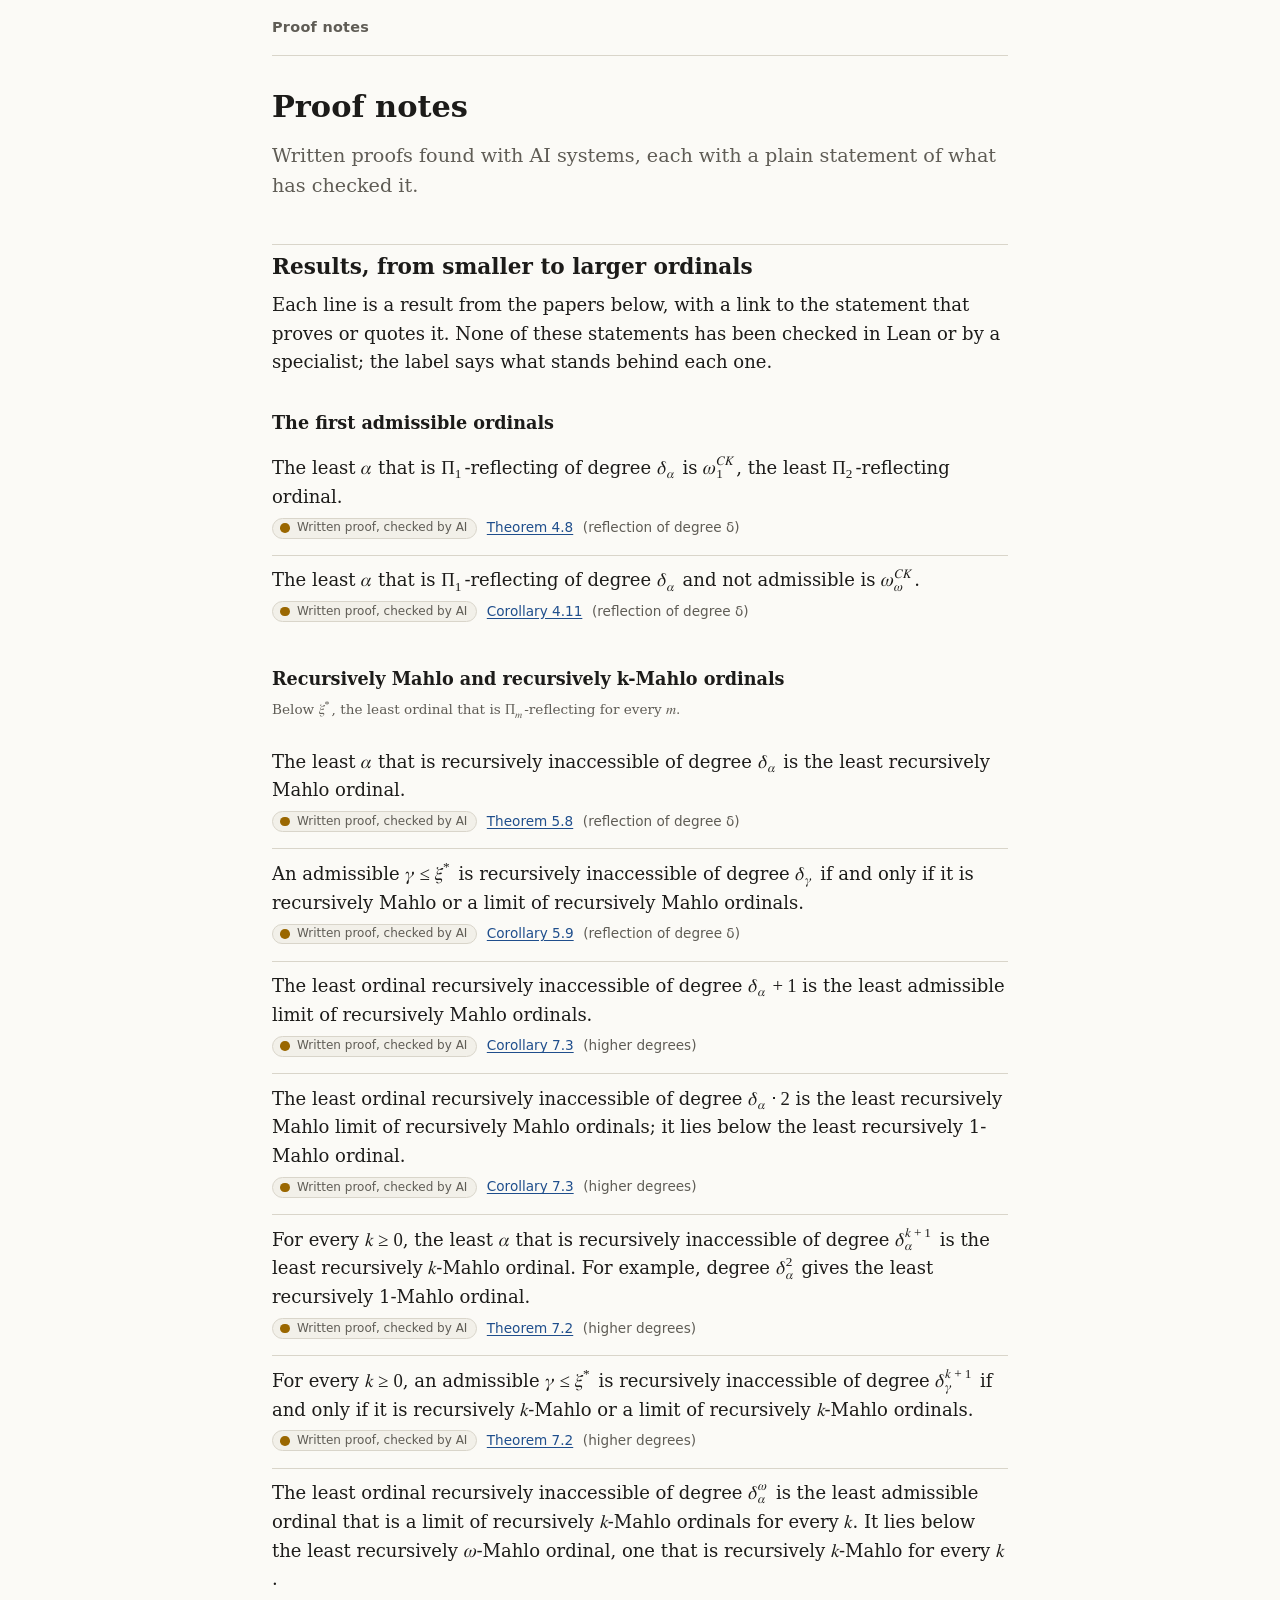
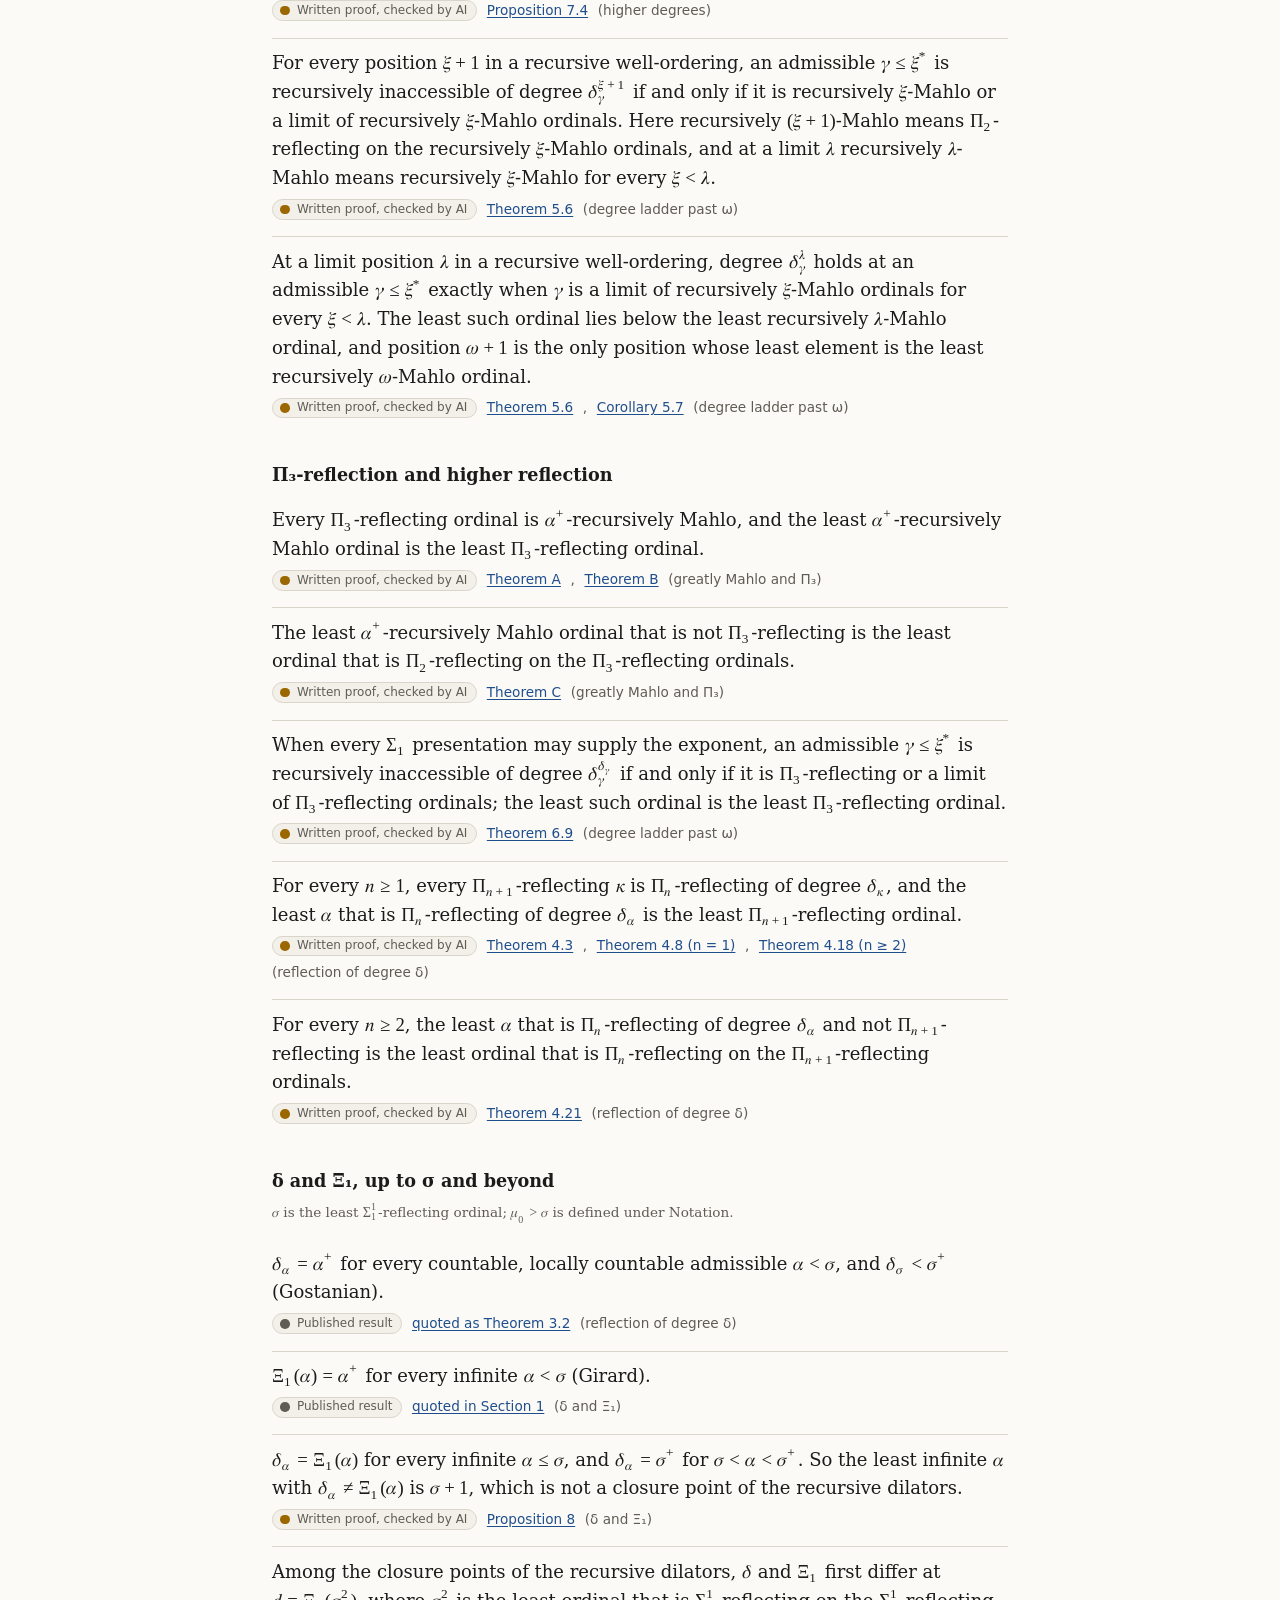
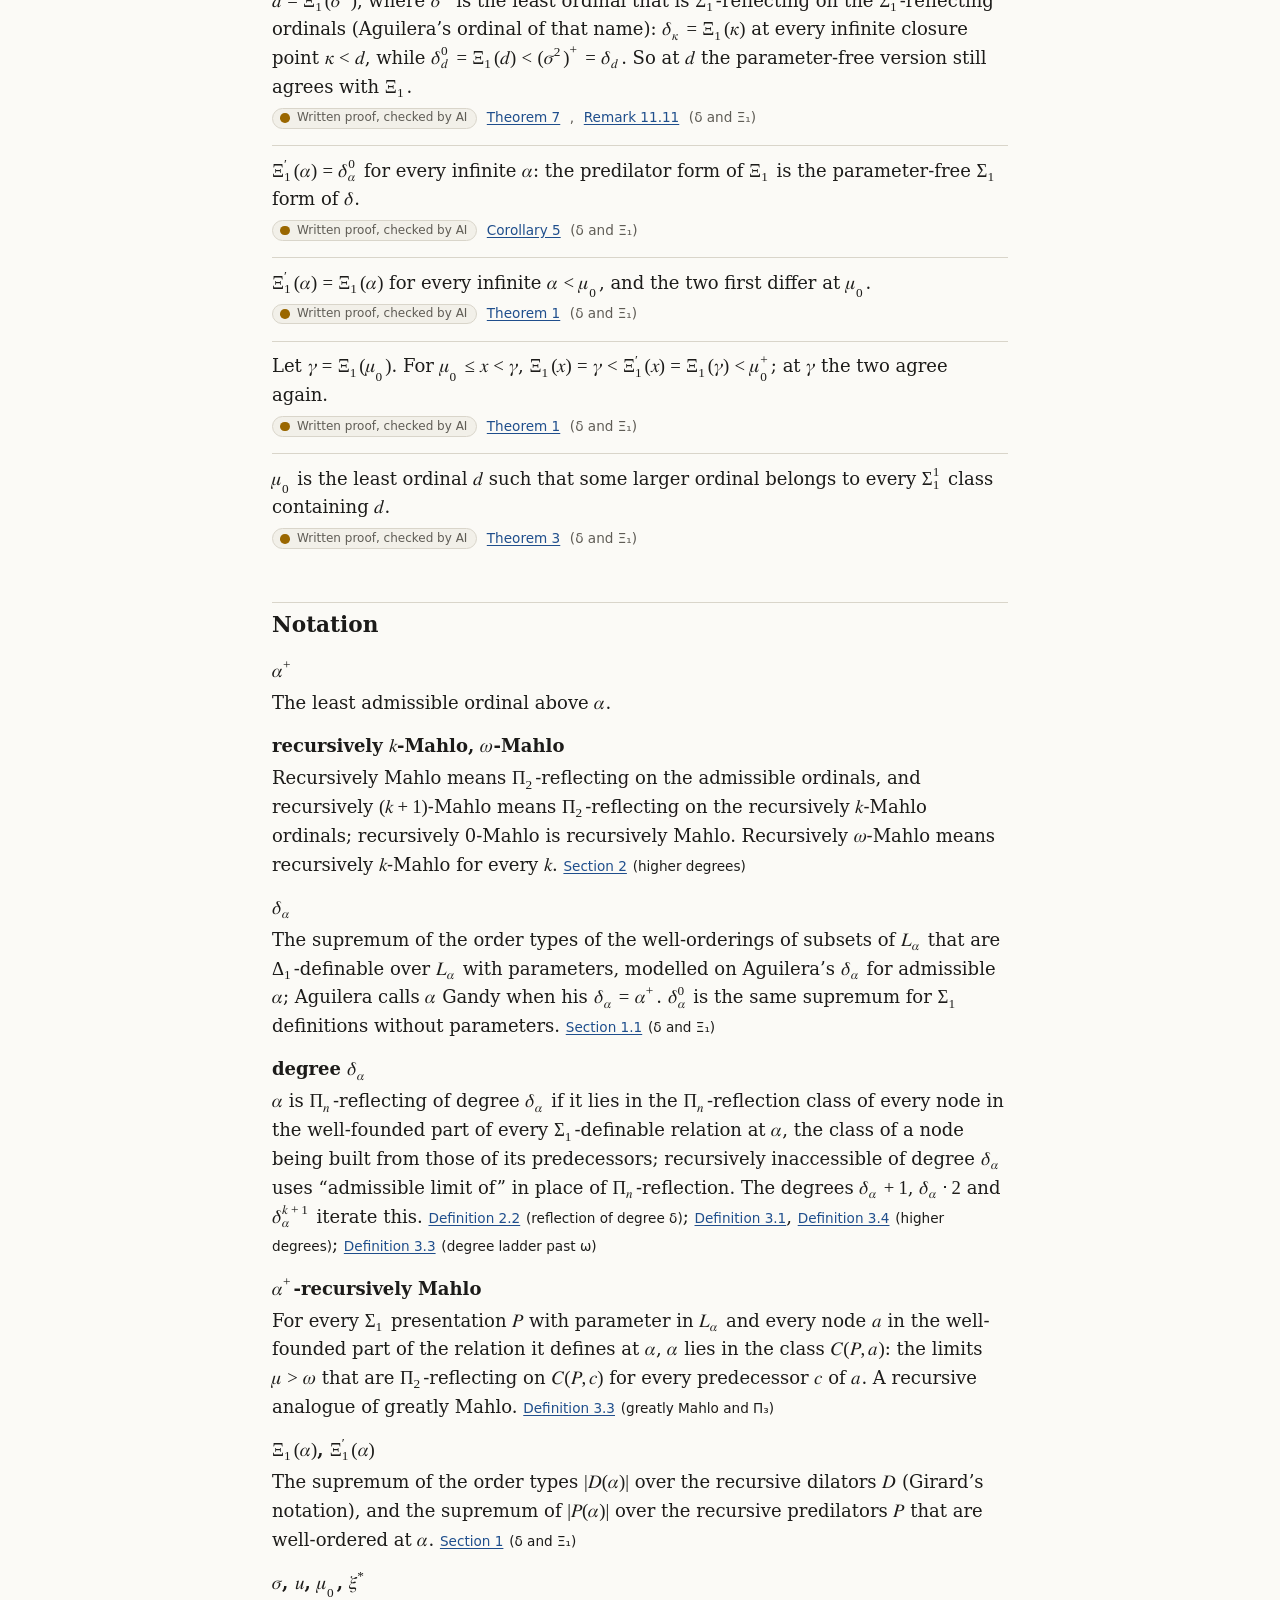
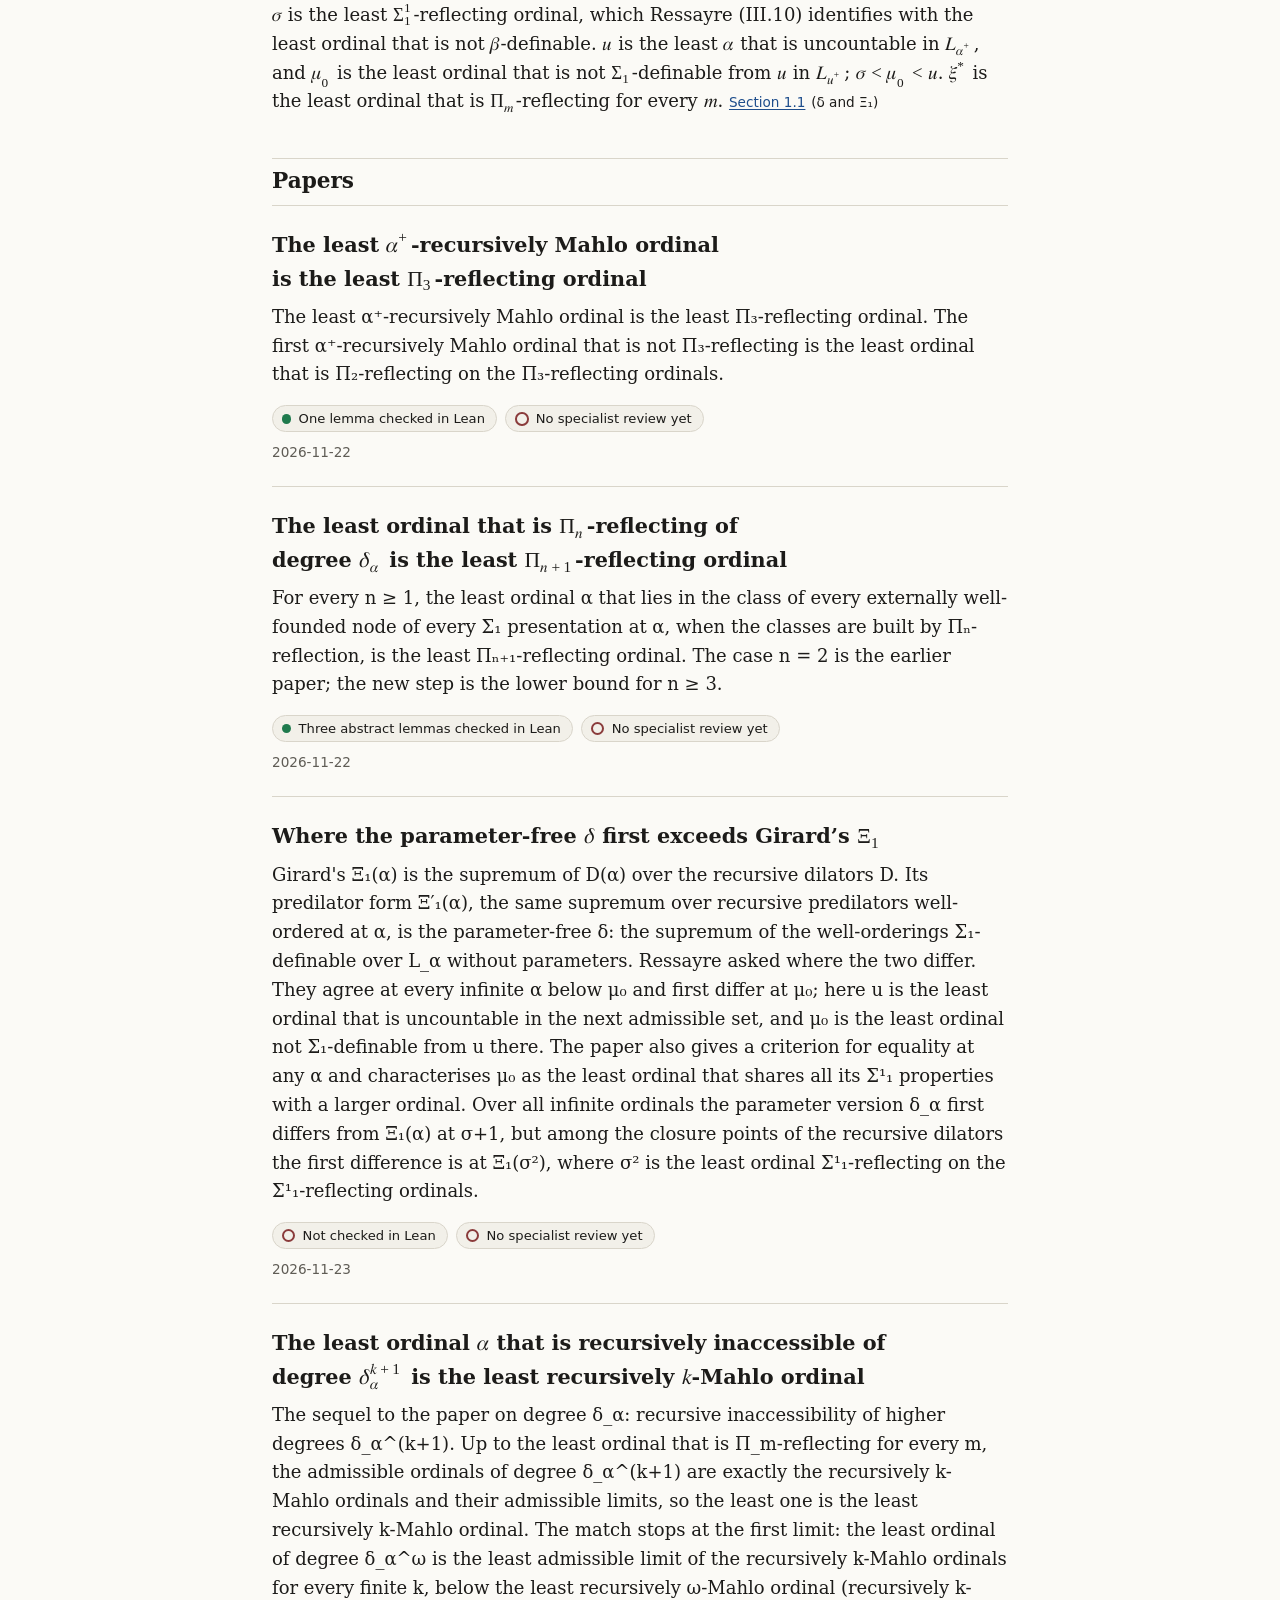
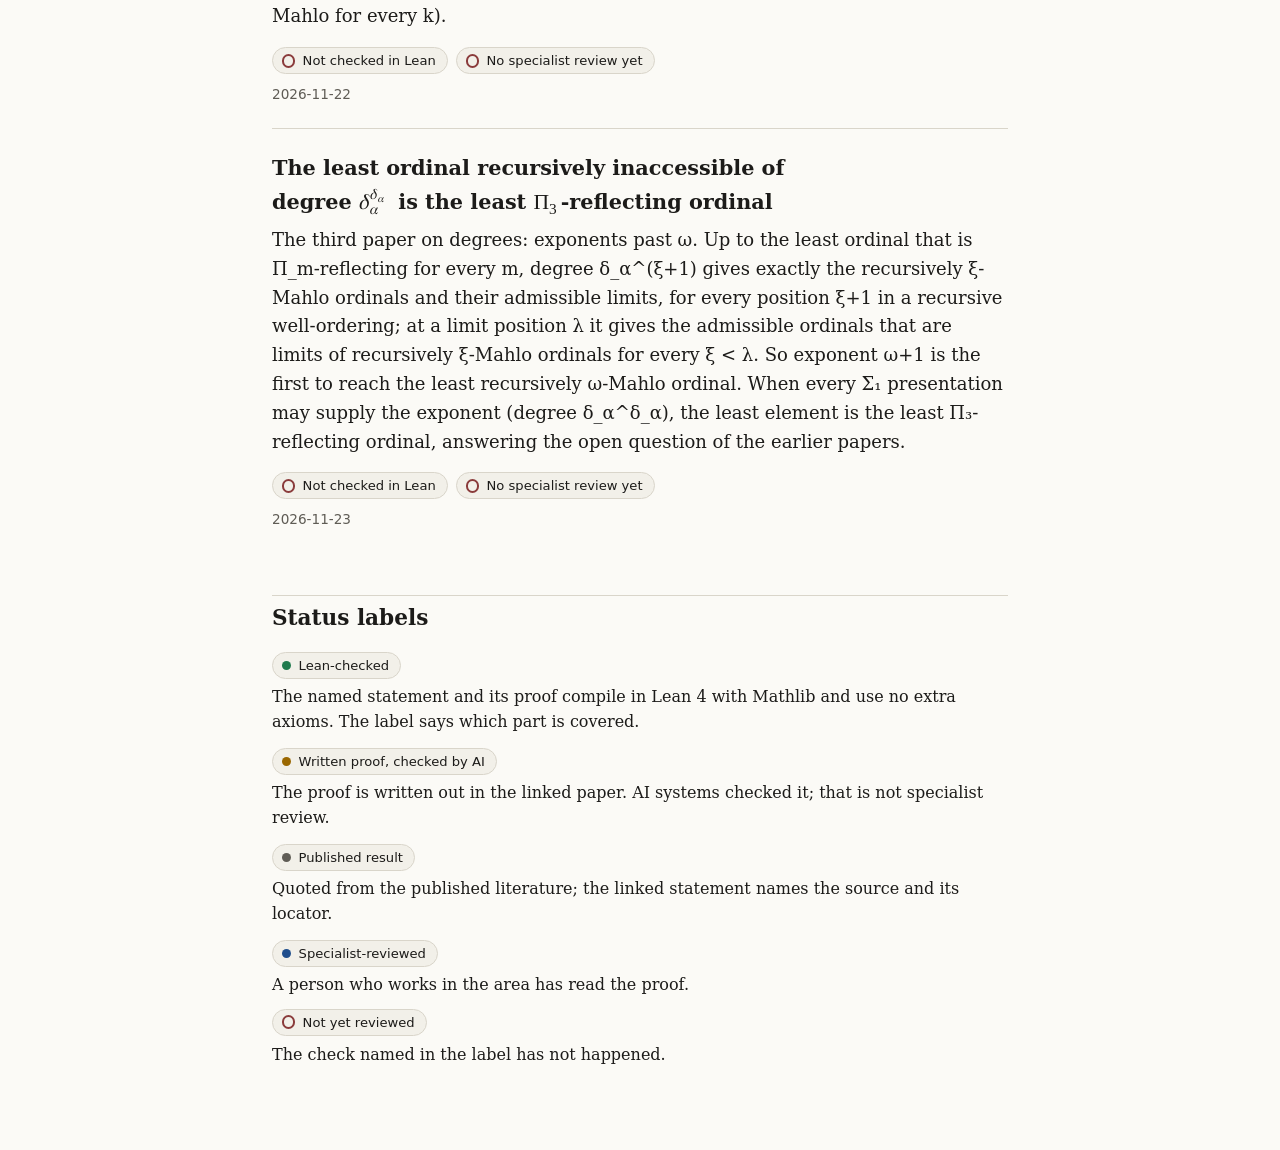
==== commit 4657cd75: "higher rec inacc degree" ====
--- a/index.html
+++ b/index.html
@@ -12,7 +12,7 @@
 <nav class="site"><a href="index.html">Proof notes</a></nav>
 <h1>Proof notes</h1>
 <p class="lede">Written proofs found with AI systems, each with a plain statement of what has checked it.</p>
-<section><h2 id="results">Results, from smaller to larger ordinals</h2><p>Each line is a result from the papers below, with a link to the statement that proves or quotes it. None of these statements has been checked in Lean or by a specialist; the label says what stands behind each one.</p><section class="fact-group"><h3 id="first-admissibles">The first admissible ordinals</h3><ol class="facts"><li><p class="fact-text">The least <math display="inline" xmlns="http://www.w3.org/1998/Math/MathML"><semantics><mi>α</mi><annotation encoding="application/x-tex">\alpha</annotation></semantics></math> that is <math display="inline" xmlns="http://www.w3.org/1998/Math/MathML"><semantics><msub><mi mathvariant="normal">Π</mi><mn>1</mn></msub><annotation encoding="application/x-tex">\Pi_1</annotation></semantics></math>-reflecting of degree <math display="inline" xmlns="http://www.w3.org/1998/Math/MathML"><semantics><msub><mi>δ</mi><mi>α</mi></msub><annotation encoding="application/x-tex">\delta_\alpha</annotation></semantics></math> is <math display="inline" xmlns="http://www.w3.org/1998/Math/MathML"><semantics><msubsup><mi>ω</mi><mn>1</mn><mrow><mi>C</mi><mi>K</mi></mrow></msubsup><annotation encoding="application/x-tex">\omega_1^{CK}</annotation></semantics></math>, the least <math display="inline" xmlns="http://www.w3.org/1998/Math/MathML"><semantics><msub><mi mathvariant="normal">Π</mi><mn>2</mn></msub><annotation encoding="application/x-tex">\Pi_2</annotation></semantics></math>-reflecting ordinal.</p><p class="fact-src"><span class="chip ai">Written proof, checked by AI</span> <a href="degree-reflection.html#theorem-4-8">Theorem 4.8</a> <span class="paper">(reflection of degree δ)</span></p></li><li><p class="fact-text">The least <math display="inline" xmlns="http://www.w3.org/1998/Math/MathML"><semantics><mi>α</mi><annotation encoding="application/x-tex">\alpha</annotation></semantics></math> that is <math display="inline" xmlns="http://www.w3.org/1998/Math/MathML"><semantics><msub><mi mathvariant="normal">Π</mi><mn>1</mn></msub><annotation encoding="application/x-tex">\Pi_1</annotation></semantics></math>-reflecting of degree <math display="inline" xmlns="http://www.w3.org/1998/Math/MathML"><semantics><msub><mi>δ</mi><mi>α</mi></msub><annotation encoding="application/x-tex">\delta_\alpha</annotation></semantics></math> and not admissible is <math display="inline" xmlns="http://www.w3.org/1998/Math/MathML"><semantics><msubsup><mi>ω</mi><mi>ω</mi><mrow><mi>C</mi><mi>K</mi></mrow></msubsup><annotation encoding="application/x-tex">\omega_\omega^{CK}</annotation></semantics></math>.</p><p class="fact-src"><span class="chip ai">Written proof, checked by AI</span> <a href="degree-reflection.html#corollary-4-11">Corollary 4.11</a> <span class="paper">(reflection of degree δ)</span></p></li></ol></section><section class="fact-group"><h3 id="mahlo">Recursively Mahlo and recursively k-Mahlo ordinals</h3><p class="small">Below <math display="inline" xmlns="http://www.w3.org/1998/Math/MathML"><semantics><msup><mi>ξ</mi><mo>*</mo></msup><annotation encoding="application/x-tex">\xi^*</annotation></semantics></math>, the least ordinal that is <math display="inline" xmlns="http://www.w3.org/1998/Math/MathML"><semantics><msub><mi mathvariant="normal">Π</mi><mi>m</mi></msub><annotation encoding="application/x-tex">\Pi_m</annotation></semantics></math>-reflecting for every <math display="inline" xmlns="http://www.w3.org/1998/Math/MathML"><semantics><mi>m</mi><annotation encoding="application/x-tex">m</annotation></semantics></math>.</p><ol class="facts"><li><p class="fact-text">The least <math display="inline" xmlns="http://www.w3.org/1998/Math/MathML"><semantics><mi>α</mi><annotation encoding="application/x-tex">\alpha</annotation></semantics></math> that is recursively inaccessible of degree <math display="inline" xmlns="http://www.w3.org/1998/Math/MathML"><semantics><msub><mi>δ</mi><mi>α</mi></msub><annotation encoding="application/x-tex">\delta_\alpha</annotation></semantics></math> is the least recursively Mahlo ordinal.</p><p class="fact-src"><span class="chip ai">Written proof, checked by AI</span> <a href="degree-reflection.html#theorem-5-8">Theorem 5.8</a> <span class="paper">(reflection of degree δ)</span></p></li><li><p class="fact-text">An admissible <math display="inline" xmlns="http://www.w3.org/1998/Math/MathML"><semantics><mrow><mi>γ</mi><mo>≤</mo><msup><mi>ξ</mi><mo>*</mo></msup></mrow><annotation encoding="application/x-tex">\gamma \le \xi^*</annotation></semantics></math> is recursively inaccessible of degree <math display="inline" xmlns="http://www.w3.org/1998/Math/MathML"><semantics><msub><mi>δ</mi><mi>γ</mi></msub><annotation encoding="application/x-tex">\delta_\gamma</annotation></semantics></math> if and only if it is recursively Mahlo or a limit of recursively Mahlo ordinals.</p><p class="fact-src"><span class="chip ai">Written proof, checked by AI</span> <a href="degree-reflection.html#corollary-5-9">Corollary 5.9</a> <span class="paper">(reflection of degree δ)</span></p></li><li><p class="fact-text">The least ordinal recursively inaccessible of degree <math display="inline" xmlns="http://www.w3.org/1998/Math/MathML"><semantics><mrow><msub><mi>δ</mi><mi>α</mi></msub><mo>+</mo><mn>1</mn></mrow><annotation encoding="application/x-tex">\delta_\alpha + 1</annotation></semantics></math> is the least admissible limit of recursively Mahlo ordinals.</p><p class="fact-src"><span class="chip ai">Written proof, checked by AI</span> <a href="degree-higher.html#corollary-7-3">Corollary 7.3</a> <span class="paper">(higher degrees)</span></p></li><li><p class="fact-text">The least ordinal recursively inaccessible of degree <math display="inline" xmlns="http://www.w3.org/1998/Math/MathML"><semantics><mrow><msub><mi>δ</mi><mi>α</mi></msub><mo>⋅</mo><mn>2</mn></mrow><annotation encoding="application/x-tex">\delta_\alpha \cdot 2</annotation></semantics></math> is the least recursively Mahlo limit of recursively Mahlo ordinals; it lies below the least recursively 1-Mahlo ordinal.</p><p class="fact-src"><span class="chip ai">Written proof, checked by AI</span> <a href="degree-higher.html#corollary-7-3">Corollary 7.3</a> <span class="paper">(higher degrees)</span></p></li><li><p class="fact-text">For every <math display="inline" xmlns="http://www.w3.org/1998/Math/MathML"><semantics><mrow><mi>k</mi><mo>≥</mo><mn>0</mn></mrow><annotation encoding="application/x-tex">k \ge 0</annotation></semantics></math>, the least <math display="inline" xmlns="http://www.w3.org/1998/Math/MathML"><semantics><mi>α</mi><annotation encoding="application/x-tex">\alpha</annotation></semantics></math> that is recursively inaccessible of degree <math display="inline" xmlns="http://www.w3.org/1998/Math/MathML"><semantics><msubsup><mi>δ</mi><mi>α</mi><mrow><mi>k</mi><mo>+</mo><mn>1</mn></mrow></msubsup><annotation encoding="application/x-tex">\delta_\alpha^{k+1}</annotation></semantics></math> is the least recursively <math display="inline" xmlns="http://www.w3.org/1998/Math/MathML"><semantics><mi>k</mi><annotation encoding="application/x-tex">k</annotation></semantics></math>-Mahlo ordinal. For example, degree <math display="inline" xmlns="http://www.w3.org/1998/Math/MathML"><semantics><msubsup><mi>δ</mi><mi>α</mi><mn>2</mn></msubsup><annotation encoding="application/x-tex">\delta_\alpha^2</annotation></semantics></math> gives the least recursively 1-Mahlo ordinal.</p><p class="fact-src"><span class="chip ai">Written proof, checked by AI</span> <a href="degree-higher.html#theorem-7-2">Theorem 7.2</a> <span class="paper">(higher degrees)</span></p></li><li><p class="fact-text">For every <math display="inline" xmlns="http://www.w3.org/1998/Math/MathML"><semantics><mrow><mi>k</mi><mo>≥</mo><mn>0</mn></mrow><annotation encoding="application/x-tex">k \ge 0</annotation></semantics></math>, an admissible <math display="inline" xmlns="http://www.w3.org/1998/Math/MathML"><semantics><mrow><mi>γ</mi><mo>≤</mo><msup><mi>ξ</mi><mo>*</mo></msup></mrow><annotation encoding="application/x-tex">\gamma \le \xi^*</annotation></semantics></math> is recursively inaccessible of degree <math display="inline" xmlns="http://www.w3.org/1998/Math/MathML"><semantics><msubsup><mi>δ</mi><mi>γ</mi><mrow><mi>k</mi><mo>+</mo><mn>1</mn></mrow></msubsup><annotation encoding="application/x-tex">\delta_\gamma^{k+1}</annotation></semantics></math> if and only if it is recursively <math display="inline" xmlns="http://www.w3.org/1998/Math/MathML"><semantics><mi>k</mi><annotation encoding="application/x-tex">k</annotation></semantics></math>-Mahlo or a limit of recursively <math display="inline" xmlns="http://www.w3.org/1998/Math/MathML"><semantics><mi>k</mi><annotation encoding="application/x-tex">k</annotation></semantics></math>-Mahlo ordinals.</p><p class="fact-src"><span class="chip ai">Written proof, checked by AI</span> <a href="degree-higher.html#theorem-7-2">Theorem 7.2</a> <span class="paper">(higher degrees)</span></p></li><li><p class="fact-text">The least ordinal recursively inaccessible of degree <math display="inline" xmlns="http://www.w3.org/1998/Math/MathML"><semantics><msubsup><mi>δ</mi><mi>α</mi><mi>ω</mi></msubsup><annotation encoding="application/x-tex">\delta_\alpha^\omega</annotation></semantics></math> is the least admissible ordinal that is a limit of recursively <math display="inline" xmlns="http://www.w3.org/1998/Math/MathML"><semantics><mi>k</mi><annotation encoding="application/x-tex">k</annotation></semantics></math>-Mahlo ordinals for every <math display="inline" xmlns="http://www.w3.org/1998/Math/MathML"><semantics><mi>k</mi><annotation encoding="application/x-tex">k</annotation></semantics></math>. It lies below the least ordinal that is recursively <math display="inline" xmlns="http://www.w3.org/1998/Math/MathML"><semantics><mi>k</mi><annotation encoding="application/x-tex">k</annotation></semantics></math>-Mahlo for every <math display="inline" xmlns="http://www.w3.org/1998/Math/MathML"><semantics><mi>k</mi><annotation encoding="application/x-tex">k</annotation></semantics></math>.</p><p class="fact-src"><span class="chip ai">Written proof, checked by AI</span> <a href="degree-higher.html#proposition-7-4">Proposition 7.4</a> <span class="paper">(higher degrees)</span></p></li></ol></section><section class="fact-group"><h3 id="reflection">Π₃-reflection and higher reflection</h3><ol class="facts"><li><p class="fact-text">Every <math display="inline" xmlns="http://www.w3.org/1998/Math/MathML"><semantics><msub><mi mathvariant="normal">Π</mi><mn>3</mn></msub><annotation encoding="application/x-tex">\Pi_3</annotation></semantics></math>-reflecting ordinal is <math display="inline" xmlns="http://www.w3.org/1998/Math/MathML"><semantics><msup><mi>α</mi><mo>+</mo></msup><annotation encoding="application/x-tex">\alpha^+</annotation></semantics></math>-recursively Mahlo, and the least <math display="inline" xmlns="http://www.w3.org/1998/Math/MathML"><semantics><msup><mi>α</mi><mo>+</mo></msup><annotation encoding="application/x-tex">\alpha^+</annotation></semantics></math>-recursively Mahlo ordinal is the least <math display="inline" xmlns="http://www.w3.org/1998/Math/MathML"><semantics><msub><mi mathvariant="normal">Π</mi><mn>3</mn></msub><annotation encoding="application/x-tex">\Pi_3</annotation></semantics></math>-reflecting ordinal.</p><p class="fact-src"><span class="chip ai">Written proof, checked by AI</span> <a href="greatly-mahlo-pi3.html#theorem-a">Theorem A</a> <span class="paper">(greatly Mahlo and Π₃)</span>; <a href="greatly-mahlo-pi3.html#theorem-b">Theorem B</a> <span class="paper">(greatly Mahlo and Π₃)</span></p></li><li><p class="fact-text">The least <math display="inline" xmlns="http://www.w3.org/1998/Math/MathML"><semantics><msup><mi>α</mi><mo>+</mo></msup><annotation encoding="application/x-tex">\alpha^+</annotation></semantics></math>-recursively Mahlo ordinal that is not <math display="inline" xmlns="http://www.w3.org/1998/Math/MathML"><semantics><msub><mi mathvariant="normal">Π</mi><mn>3</mn></msub><annotation encoding="application/x-tex">\Pi_3</annotation></semantics></math>-reflecting is the least ordinal that is <math display="inline" xmlns="http://www.w3.org/1998/Math/MathML"><semantics><msub><mi mathvariant="normal">Π</mi><mn>2</mn></msub><annotation encoding="application/x-tex">\Pi_2</annotation></semantics></math>-reflecting on the <math display="inline" xmlns="http://www.w3.org/1998/Math/MathML"><semantics><msub><mi mathvariant="normal">Π</mi><mn>3</mn></msub><annotation encoding="application/x-tex">\Pi_3</annotation></semantics></math>-reflecting ordinals.</p><p class="fact-src"><span class="chip ai">Written proof, checked by AI</span> <a href="greatly-mahlo-pi3.html#theorem-c">Theorem C</a> <span class="paper">(greatly Mahlo and Π₃)</span></p></li><li><p class="fact-text">For every <math display="inline" xmlns="http://www.w3.org/1998/Math/MathML"><semantics><mrow><mi>n</mi><mo>≥</mo><mn>1</mn></mrow><annotation encoding="application/x-tex">n \ge 1</annotation></semantics></math>, every <math display="inline" xmlns="http://www.w3.org/1998/Math/MathML"><semantics><msub><mi mathvariant="normal">Π</mi><mrow><mi>n</mi><mo>+</mo><mn>1</mn></mrow></msub><annotation encoding="application/x-tex">\Pi_{n+1}</annotation></semantics></math>-reflecting <math display="inline" xmlns="http://www.w3.org/1998/Math/MathML"><semantics><mi>κ</mi><annotation encoding="application/x-tex">\kappa</annotation></semantics></math> is <math display="inline" xmlns="http://www.w3.org/1998/Math/MathML"><semantics><msub><mi mathvariant="normal">Π</mi><mi>n</mi></msub><annotation encoding="application/x-tex">\Pi_n</annotation></semantics></math>-reflecting of degree <math display="inline" xmlns="http://www.w3.org/1998/Math/MathML"><semantics><msub><mi>δ</mi><mi>κ</mi></msub><annotation encoding="application/x-tex">\delta_\kappa</annotation></semantics></math>, and the least <math display="inline" xmlns="http://www.w3.org/1998/Math/MathML"><semantics><mi>α</mi><annotation encoding="application/x-tex">\alpha</annotation></semantics></math> that is <math display="inline" xmlns="http://www.w3.org/1998/Math/MathML"><semantics><msub><mi mathvariant="normal">Π</mi><mi>n</mi></msub><annotation encoding="application/x-tex">\Pi_n</annotation></semantics></math>-reflecting of degree <math display="inline" xmlns="http://www.w3.org/1998/Math/MathML"><semantics><msub><mi>δ</mi><mi>α</mi></msub><annotation encoding="application/x-tex">\delta_\alpha</annotation></semantics></math> is the least <math display="inline" xmlns="http://www.w3.org/1998/Math/MathML"><semantics><msub><mi mathvariant="normal">Π</mi><mrow><mi>n</mi><mo>+</mo><mn>1</mn></mrow></msub><annotation encoding="application/x-tex">\Pi_{n+1}</annotation></semantics></math>-reflecting ordinal.</p><p class="fact-src"><span class="chip ai">Written proof, checked by AI</span> <a href="degree-reflection.html#theorem-4-3">Theorem 4.3</a> <span class="paper">(reflection of degree δ)</span>; <a href="degree-reflection.html#theorem-4-8">Theorem 4.8 (n = 1)</a> <span class="paper">(reflection of degree δ)</span>; <a href="degree-reflection.html#theorem-4-18">Theorem 4.18 (n ≥ 2)</a> <span class="paper">(reflection of degree δ)</span></p></li><li><p class="fact-text">For every <math display="inline" xmlns="http://www.w3.org/1998/Math/MathML"><semantics><mrow><mi>n</mi><mo>≥</mo><mn>2</mn></mrow><annotation encoding="application/x-tex">n \ge 2</annotation></semantics></math>, the least <math display="inline" xmlns="http://www.w3.org/1998/Math/MathML"><semantics><mi>α</mi><annotation encoding="application/x-tex">\alpha</annotation></semantics></math> that is <math display="inline" xmlns="http://www.w3.org/1998/Math/MathML"><semantics><msub><mi mathvariant="normal">Π</mi><mi>n</mi></msub><annotation encoding="application/x-tex">\Pi_n</annotation></semantics></math>-reflecting of degree <math display="inline" xmlns="http://www.w3.org/1998/Math/MathML"><semantics><msub><mi>δ</mi><mi>α</mi></msub><annotation encoding="application/x-tex">\delta_\alpha</annotation></semantics></math> and not <math display="inline" xmlns="http://www.w3.org/1998/Math/MathML"><semantics><msub><mi mathvariant="normal">Π</mi><mrow><mi>n</mi><mo>+</mo><mn>1</mn></mrow></msub><annotation encoding="application/x-tex">\Pi_{n+1}</annotation></semantics></math>-reflecting is the least ordinal that is <math display="inline" xmlns="http://www.w3.org/1998/Math/MathML"><semantics><msub><mi mathvariant="normal">Π</mi><mi>n</mi></msub><annotation encoding="application/x-tex">\Pi_n</annotation></semantics></math>-reflecting on the <math display="inline" xmlns="http://www.w3.org/1998/Math/MathML"><semantics><msub><mi mathvariant="normal">Π</mi><mrow><mi>n</mi><mo>+</mo><mn>1</mn></mrow></msub><annotation encoding="application/x-tex">\Pi_{n+1}</annotation></semantics></math>-reflecting ordinals.</p><p class="fact-src"><span class="chip ai">Written proof, checked by AI</span> <a href="degree-reflection.html#theorem-4-21">Theorem 4.21</a> <span class="paper">(reflection of degree δ)</span></p></li></ol></section><section class="fact-group"><h3 id="delta-xi">δ and Ξ₁, up to σ and beyond</h3><p class="small"><math display="inline" xmlns="http://www.w3.org/1998/Math/MathML"><semantics><mi>σ</mi><annotation encoding="application/x-tex">\sigma</annotation></semantics></math> is the least <math display="inline" xmlns="http://www.w3.org/1998/Math/MathML"><semantics><msubsup><mi mathvariant="normal">Σ</mi><mn>1</mn><mn>1</mn></msubsup><annotation encoding="application/x-tex">\Sigma^1_1</annotation></semantics></math>-reflecting ordinal; <math display="inline" xmlns="http://www.w3.org/1998/Math/MathML"><semantics><mrow><msub><mi>μ</mi><mn>0</mn></msub><mo>&gt;</mo><mi>σ</mi></mrow><annotation encoding="application/x-tex">\mu_0 &gt; \sigma</annotation></semantics></math> is defined under Notation.</p><ol class="facts"><li><p class="fact-text"><math display="inline" xmlns="http://www.w3.org/1998/Math/MathML"><semantics><mrow><msub><mi>δ</mi><mi>α</mi></msub><mo>=</mo><msup><mi>α</mi><mo>+</mo></msup></mrow><annotation encoding="application/x-tex">\delta_\alpha = \alpha^+</annotation></semantics></math> for every countable, locally countable admissible <math display="inline" xmlns="http://www.w3.org/1998/Math/MathML"><semantics><mrow><mi>α</mi><mo>&lt;</mo><mi>σ</mi></mrow><annotation encoding="application/x-tex">\alpha &lt; \sigma</annotation></semantics></math>, and <math display="inline" xmlns="http://www.w3.org/1998/Math/MathML"><semantics><mrow><msub><mi>δ</mi><mi>σ</mi></msub><mo>&lt;</mo><msup><mi>σ</mi><mo>+</mo></msup></mrow><annotation encoding="application/x-tex">\delta_\sigma &lt; \sigma^+</annotation></semantics></math> (Gostanian).</p><p class="fact-src"><span class="chip cited">Published result</span> <a href="degree-reflection.html#theorem-3-2">quoted as Theorem 3.2</a> <span class="paper">(reflection of degree δ)</span></p></li><li><p class="fact-text"><math display="inline" xmlns="http://www.w3.org/1998/Math/MathML"><semantics><mrow><msub><mi mathvariant="normal">Ξ</mi><mn>1</mn></msub><mo stretchy="false" form="prefix">(</mo><mi>α</mi><mo stretchy="false" form="postfix">)</mo><mo>=</mo><msup><mi>α</mi><mo>+</mo></msup></mrow><annotation encoding="application/x-tex">\Xi_1(\alpha) = \alpha^+</annotation></semantics></math> for every infinite <math display="inline" xmlns="http://www.w3.org/1998/Math/MathML"><semantics><mrow><mi>α</mi><mo>&lt;</mo><mi>σ</mi></mrow><annotation encoding="application/x-tex">\alpha &lt; \sigma</annotation></semantics></math> (Girard).</p><p class="fact-src"><span class="chip cited">Published result</span> <a href="next-closure-point.html#introduction">quoted in Section 1</a> <span class="paper">(δ and Ξ₁)</span></p></li><li><p class="fact-text"><math display="inline" xmlns="http://www.w3.org/1998/Math/MathML"><semantics><mrow><msubsup><mi mathvariant="normal">Ξ</mi><mn>1</mn><mo>′</mo></msubsup><mo stretchy="false" form="prefix">(</mo><mi>α</mi><mo stretchy="false" form="postfix">)</mo><mo>=</mo><msubsup><mi>δ</mi><mi>α</mi><mn>0</mn></msubsup></mrow><annotation encoding="application/x-tex">\Xi&#39;_1(\alpha) = \delta^0_\alpha</annotation></semantics></math> for every infinite <math display="inline" xmlns="http://www.w3.org/1998/Math/MathML"><semantics><mi>α</mi><annotation encoding="application/x-tex">\alpha</annotation></semantics></math>: the predilator form of <math display="inline" xmlns="http://www.w3.org/1998/Math/MathML"><semantics><msub><mi mathvariant="normal">Ξ</mi><mn>1</mn></msub><annotation encoding="application/x-tex">\Xi_1</annotation></semantics></math> is the parameter-free <math display="inline" xmlns="http://www.w3.org/1998/Math/MathML"><semantics><msub><mi mathvariant="normal">Σ</mi><mn>1</mn></msub><annotation encoding="application/x-tex">\Sigma_1</annotation></semantics></math> form of <math display="inline" xmlns="http://www.w3.org/1998/Math/MathML"><semantics><mi>δ</mi><annotation encoding="application/x-tex">\delta</annotation></semantics></math>.</p><p class="fact-src"><span class="chip ai">Written proof, checked by AI</span> <a href="next-closure-point.html#corollary-5">Corollary 5</a> <span class="paper">(δ and Ξ₁)</span></p></li><li><p class="fact-text"><math display="inline" xmlns="http://www.w3.org/1998/Math/MathML"><semantics><mrow><msubsup><mi mathvariant="normal">Ξ</mi><mn>1</mn><mo>′</mo></msubsup><mo stretchy="false" form="prefix">(</mo><mi>α</mi><mo stretchy="false" form="postfix">)</mo><mo>=</mo><msub><mi mathvariant="normal">Ξ</mi><mn>1</mn></msub><mo stretchy="false" form="prefix">(</mo><mi>α</mi><mo stretchy="false" form="postfix">)</mo></mrow><annotation encoding="application/x-tex">\Xi&#39;_1(\alpha) = \Xi_1(\alpha)</annotation></semantics></math> for every infinite <math display="inline" xmlns="http://www.w3.org/1998/Math/MathML"><semantics><mrow><mi>α</mi><mo>&lt;</mo><msub><mi>μ</mi><mn>0</mn></msub></mrow><annotation encoding="application/x-tex">\alpha &lt; \mu_0</annotation></semantics></math>, and the two first differ at <math display="inline" xmlns="http://www.w3.org/1998/Math/MathML"><semantics><msub><mi>μ</mi><mn>0</mn></msub><annotation encoding="application/x-tex">\mu_0</annotation></semantics></math>.</p><p class="fact-src"><span class="chip ai">Written proof, checked by AI</span> <a href="next-closure-point.html#theorem-1">Theorem 1</a> <span class="paper">(δ and Ξ₁)</span></p></li><li><p class="fact-text">Let <math display="inline" xmlns="http://www.w3.org/1998/Math/MathML"><semantics><mrow><mi>γ</mi><mo>=</mo><msub><mi mathvariant="normal">Ξ</mi><mn>1</mn></msub><mo stretchy="false" form="prefix">(</mo><msub><mi>μ</mi><mn>0</mn></msub><mo stretchy="false" form="postfix">)</mo></mrow><annotation encoding="application/x-tex">\gamma = \Xi_1(\mu_0)</annotation></semantics></math>. For <math display="inline" xmlns="http://www.w3.org/1998/Math/MathML"><semantics><mrow><msub><mi>μ</mi><mn>0</mn></msub><mo>≤</mo><mi>x</mi><mo>&lt;</mo><mi>γ</mi></mrow><annotation encoding="application/x-tex">\mu_0 \le x &lt; \gamma</annotation></semantics></math>, <math display="inline" xmlns="http://www.w3.org/1998/Math/MathML"><semantics><mrow><msub><mi mathvariant="normal">Ξ</mi><mn>1</mn></msub><mo stretchy="false" form="prefix">(</mo><mi>x</mi><mo stretchy="false" form="postfix">)</mo><mo>=</mo><mi>γ</mi><mo>&lt;</mo><msubsup><mi mathvariant="normal">Ξ</mi><mn>1</mn><mo>′</mo></msubsup><mo stretchy="false" form="prefix">(</mo><mi>x</mi><mo stretchy="false" form="postfix">)</mo><mo>=</mo><msub><mi mathvariant="normal">Ξ</mi><mn>1</mn></msub><mo stretchy="false" form="prefix">(</mo><mi>γ</mi><mo stretchy="false" form="postfix">)</mo><mo>&lt;</mo><msubsup><mi>μ</mi><mn>0</mn><mo>+</mo></msubsup></mrow><annotation encoding="application/x-tex">\Xi_1(x) = \gamma &lt; \Xi&#39;_1(x) = \Xi_1(\gamma) &lt; \mu_0^+</annotation></semantics></math>; at <math display="inline" xmlns="http://www.w3.org/1998/Math/MathML"><semantics><mi>γ</mi><annotation encoding="application/x-tex">\gamma</annotation></semantics></math> the two agree again.</p><p class="fact-src"><span class="chip ai">Written proof, checked by AI</span> <a href="next-closure-point.html#theorem-1">Theorem 1</a> <span class="paper">(δ and Ξ₁)</span></p></li><li><p class="fact-text"><math display="inline" xmlns="http://www.w3.org/1998/Math/MathML"><semantics><msub><mi>μ</mi><mn>0</mn></msub><annotation encoding="application/x-tex">\mu_0</annotation></semantics></math> is the least ordinal <math display="inline" xmlns="http://www.w3.org/1998/Math/MathML"><semantics><mi>d</mi><annotation encoding="application/x-tex">d</annotation></semantics></math> such that some larger ordinal belongs to every <math display="inline" xmlns="http://www.w3.org/1998/Math/MathML"><semantics><msubsup><mi mathvariant="normal">Σ</mi><mn>1</mn><mn>1</mn></msubsup><annotation encoding="application/x-tex">\Sigma^1_1</annotation></semantics></math> class containing <math display="inline" xmlns="http://www.w3.org/1998/Math/MathML"><semantics><mi>d</mi><annotation encoding="application/x-tex">d</annotation></semantics></math>.</p><p class="fact-src"><span class="chip ai">Written proof, checked by AI</span> <a href="next-closure-point.html#theorem-3">Theorem 3</a> <span class="paper">(δ and Ξ₁)</span></p></li></ol></section></section><section><h2 id="notation">Notation</h2><dl class="notation"><dt><math display="inline" xmlns="http://www.w3.org/1998/Math/MathML"><semantics><msup><mi>α</mi><mo>+</mo></msup><annotation encoding="application/x-tex">\alpha^+</annotation></semantics></math></dt><dd>The least admissible ordinal above <math display="inline" xmlns="http://www.w3.org/1998/Math/MathML"><semantics><mi>α</mi><annotation encoding="application/x-tex">\alpha</annotation></semantics></math>.</dd><dt>recursively <math display="inline" xmlns="http://www.w3.org/1998/Math/MathML"><semantics><mi>k</mi><annotation encoding="application/x-tex">k</annotation></semantics></math>-Mahlo</dt><dd>Recursively Mahlo means <math display="inline" xmlns="http://www.w3.org/1998/Math/MathML"><semantics><msub><mi mathvariant="normal">Π</mi><mn>2</mn></msub><annotation encoding="application/x-tex">\Pi_2</annotation></semantics></math>-reflecting on the admissible ordinals, and recursively <math display="inline" xmlns="http://www.w3.org/1998/Math/MathML"><semantics><mrow><mo stretchy="false" form="prefix">(</mo><mi>k</mi><mo>+</mo><mn>1</mn><mo stretchy="false" form="postfix">)</mo></mrow><annotation encoding="application/x-tex">(k+1)</annotation></semantics></math>-Mahlo means <math display="inline" xmlns="http://www.w3.org/1998/Math/MathML"><semantics><msub><mi mathvariant="normal">Π</mi><mn>2</mn></msub><annotation encoding="application/x-tex">\Pi_2</annotation></semantics></math>-reflecting on the recursively <math display="inline" xmlns="http://www.w3.org/1998/Math/MathML"><semantics><mi>k</mi><annotation encoding="application/x-tex">k</annotation></semantics></math>-Mahlo ordinals; recursively 0-Mahlo is recursively Mahlo. <a href="degree-higher.html#preliminaries">Section 2</a> <span class="paper">(higher degrees)</span></dd><dt><math display="inline" xmlns="http://www.w3.org/1998/Math/MathML"><semantics><msub><mi>δ</mi><mi>α</mi></msub><annotation encoding="application/x-tex">\delta_\alpha</annotation></semantics></math></dt><dd>The supremum of the order types of the well-orderings of subsets of <math display="inline" xmlns="http://www.w3.org/1998/Math/MathML"><semantics><msub><mi>L</mi><mi>α</mi></msub><annotation encoding="application/x-tex">L_\alpha</annotation></semantics></math> that are <math display="inline" xmlns="http://www.w3.org/1998/Math/MathML"><semantics><msub><mi mathvariant="normal">Δ</mi><mn>1</mn></msub><annotation encoding="application/x-tex">\Delta_1</annotation></semantics></math>-definable over <math display="inline" xmlns="http://www.w3.org/1998/Math/MathML"><semantics><msub><mi>L</mi><mi>α</mi></msub><annotation encoding="application/x-tex">L_\alpha</annotation></semantics></math> with parameters, modelled on Aguilera’s <math display="inline" xmlns="http://www.w3.org/1998/Math/MathML"><semantics><msub><mi>δ</mi><mi>α</mi></msub><annotation encoding="application/x-tex">\delta_\alpha</annotation></semantics></math> for admissible <math display="inline" xmlns="http://www.w3.org/1998/Math/MathML"><semantics><mi>α</mi><annotation encoding="application/x-tex">\alpha</annotation></semantics></math>; Aguilera calls <math display="inline" xmlns="http://www.w3.org/1998/Math/MathML"><semantics><mi>α</mi><annotation encoding="application/x-tex">\alpha</annotation></semantics></math> Gandy when his <math display="inline" xmlns="http://www.w3.org/1998/Math/MathML"><semantics><mrow><msub><mi>δ</mi><mi>α</mi></msub><mo>=</mo><msup><mi>α</mi><mo>+</mo></msup></mrow><annotation encoding="application/x-tex">\delta_\alpha = \alpha^+</annotation></semantics></math>. <math display="inline" xmlns="http://www.w3.org/1998/Math/MathML"><semantics><msubsup><mi>δ</mi><mi>α</mi><mn>0</mn></msubsup><annotation encoding="application/x-tex">\delta^0_\alpha</annotation></semantics></math> is the same supremum for <math display="inline" xmlns="http://www.w3.org/1998/Math/MathML"><semantics><msub><mi mathvariant="normal">Σ</mi><mn>1</mn></msub><annotation encoding="application/x-tex">\Sigma_1</annotation></semantics></math> definitions without parameters. <a href="next-closure-point.html#results">Section 1.1</a> <span class="paper">(δ and Ξ₁)</span></dd><dt>degree <math display="inline" xmlns="http://www.w3.org/1998/Math/MathML"><semantics><msub><mi>δ</mi><mi>α</mi></msub><annotation encoding="application/x-tex">\delta_\alpha</annotation></semantics></math></dt><dd><math display="inline" xmlns="http://www.w3.org/1998/Math/MathML"><semantics><mi>α</mi><annotation encoding="application/x-tex">\alpha</annotation></semantics></math> is <math display="inline" xmlns="http://www.w3.org/1998/Math/MathML"><semantics><msub><mi mathvariant="normal">Π</mi><mi>n</mi></msub><annotation encoding="application/x-tex">\Pi_n</annotation></semantics></math>-reflecting of degree <math display="inline" xmlns="http://www.w3.org/1998/Math/MathML"><semantics><msub><mi>δ</mi><mi>α</mi></msub><annotation encoding="application/x-tex">\delta_\alpha</annotation></semantics></math> if it lies in the <math display="inline" xmlns="http://www.w3.org/1998/Math/MathML"><semantics><msub><mi mathvariant="normal">Π</mi><mi>n</mi></msub><annotation encoding="application/x-tex">\Pi_n</annotation></semantics></math>-reflection class of every node in the well-founded part of every <math display="inline" xmlns="http://www.w3.org/1998/Math/MathML"><semantics><msub><mi mathvariant="normal">Σ</mi><mn>1</mn></msub><annotation encoding="application/x-tex">\Sigma_1</annotation></semantics></math>-definable relation at <math display="inline" xmlns="http://www.w3.org/1998/Math/MathML"><semantics><mi>α</mi><annotation encoding="application/x-tex">\alpha</annotation></semantics></math>, the class of a node being built from those of its predecessors; recursively inaccessible of degree <math display="inline" xmlns="http://www.w3.org/1998/Math/MathML"><semantics><msub><mi>δ</mi><mi>α</mi></msub><annotation encoding="application/x-tex">\delta_\alpha</annotation></semantics></math> uses “admissible limit of” in place of <math display="inline" xmlns="http://www.w3.org/1998/Math/MathML"><semantics><msub><mi mathvariant="normal">Π</mi><mi>n</mi></msub><annotation encoding="application/x-tex">\Pi_n</annotation></semantics></math>-reflection. The degrees <math display="inline" xmlns="http://www.w3.org/1998/Math/MathML"><semantics><mrow><msub><mi>δ</mi><mi>α</mi></msub><mo>+</mo><mn>1</mn></mrow><annotation encoding="application/x-tex">\delta_\alpha + 1</annotation></semantics></math>, <math display="inline" xmlns="http://www.w3.org/1998/Math/MathML"><semantics><mrow><msub><mi>δ</mi><mi>α</mi></msub><mo>⋅</mo><mn>2</mn></mrow><annotation encoding="application/x-tex">\delta_\alpha \cdot 2</annotation></semantics></math> and <math display="inline" xmlns="http://www.w3.org/1998/Math/MathML"><semantics><msubsup><mi>δ</mi><mi>α</mi><mrow><mi>k</mi><mo>+</mo><mn>1</mn></mrow></msubsup><annotation encoding="application/x-tex">\delta_\alpha^{k+1}</annotation></semantics></math> iterate this. <a href="degree-reflection.html#definition-2-2">Definition 2.2</a> <span class="paper">(reflection of degree δ)</span>; <a href="degree-higher.html#definition-3-1">Definition 3.1</a> <span class="paper">(higher degrees)</span>; <a href="degree-higher.html#definition-3-4">Definition 3.4</a> <span class="paper">(higher degrees)</span></dd><dt><math display="inline" xmlns="http://www.w3.org/1998/Math/MathML"><semantics><msup><mi>α</mi><mo>+</mo></msup><annotation encoding="application/x-tex">\alpha^+</annotation></semantics></math>-recursively Mahlo</dt><dd>For every <math display="inline" xmlns="http://www.w3.org/1998/Math/MathML"><semantics><msub><mi mathvariant="normal">Σ</mi><mn>1</mn></msub><annotation encoding="application/x-tex">\Sigma_1</annotation></semantics></math> presentation <math display="inline" xmlns="http://www.w3.org/1998/Math/MathML"><semantics><mi>P</mi><annotation encoding="application/x-tex">P</annotation></semantics></math> with parameter in <math display="inline" xmlns="http://www.w3.org/1998/Math/MathML"><semantics><msub><mi>L</mi><mi>α</mi></msub><annotation encoding="application/x-tex">L_\alpha</annotation></semantics></math> and every node <math display="inline" xmlns="http://www.w3.org/1998/Math/MathML"><semantics><mi>a</mi><annotation encoding="application/x-tex">a</annotation></semantics></math> in the well-founded part of the relation it defines at <math display="inline" xmlns="http://www.w3.org/1998/Math/MathML"><semantics><mi>α</mi><annotation encoding="application/x-tex">\alpha</annotation></semantics></math>, <math display="inline" xmlns="http://www.w3.org/1998/Math/MathML"><semantics><mi>α</mi><annotation encoding="application/x-tex">\alpha</annotation></semantics></math> lies in the class <math display="inline" xmlns="http://www.w3.org/1998/Math/MathML"><semantics><mrow><mi>C</mi><mo stretchy="false" form="prefix">(</mo><mi>P</mi><mo>,</mo><mi>a</mi><mo stretchy="false" form="postfix">)</mo></mrow><annotation encoding="application/x-tex">C(P,a)</annotation></semantics></math>: the limits <math display="inline" xmlns="http://www.w3.org/1998/Math/MathML"><semantics><mrow><mi>μ</mi><mo>&gt;</mo><mi>ω</mi></mrow><annotation encoding="application/x-tex">\mu &gt; \omega</annotation></semantics></math> that are <math display="inline" xmlns="http://www.w3.org/1998/Math/MathML"><semantics><msub><mi mathvariant="normal">Π</mi><mn>2</mn></msub><annotation encoding="application/x-tex">\Pi_2</annotation></semantics></math>-reflecting on <math display="inline" xmlns="http://www.w3.org/1998/Math/MathML"><semantics><mrow><mi>C</mi><mo stretchy="false" form="prefix">(</mo><mi>P</mi><mo>,</mo><mi>c</mi><mo stretchy="false" form="postfix">)</mo></mrow><annotation encoding="application/x-tex">C(P,c)</annotation></semantics></math> for every predecessor <math display="inline" xmlns="http://www.w3.org/1998/Math/MathML"><semantics><mi>c</mi><annotation encoding="application/x-tex">c</annotation></semantics></math> of <math display="inline" xmlns="http://www.w3.org/1998/Math/MathML"><semantics><mi>a</mi><annotation encoding="application/x-tex">a</annotation></semantics></math>. A recursive analogue of greatly Mahlo. <a href="greatly-mahlo-pi3.html#definition-3-3">Definition 3.3</a> <span class="paper">(greatly Mahlo and Π₃)</span></dd><dt><math display="inline" xmlns="http://www.w3.org/1998/Math/MathML"><semantics><mrow><msub><mi mathvariant="normal">Ξ</mi><mn>1</mn></msub><mo stretchy="false" form="prefix">(</mo><mi>α</mi><mo stretchy="false" form="postfix">)</mo></mrow><annotation encoding="application/x-tex">\Xi_1(\alpha)</annotation></semantics></math>, <math display="inline" xmlns="http://www.w3.org/1998/Math/MathML"><semantics><mrow><msubsup><mi mathvariant="normal">Ξ</mi><mn>1</mn><mo>′</mo></msubsup><mo stretchy="false" form="prefix">(</mo><mi>α</mi><mo stretchy="false" form="postfix">)</mo></mrow><annotation encoding="application/x-tex">\Xi&#39;_1(\alpha)</annotation></semantics></math></dt><dd>The supremum of the order types <math display="inline" xmlns="http://www.w3.org/1998/Math/MathML"><semantics><mrow><mo stretchy="false" form="prefix">|</mo><mi>D</mi><mo stretchy="false" form="prefix">(</mo><mi>α</mi><mo stretchy="false" form="postfix">)</mo><mo stretchy="false" form="prefix">|</mo></mrow><annotation encoding="application/x-tex">|D(\alpha)|</annotation></semantics></math> over the recursive dilators <math display="inline" xmlns="http://www.w3.org/1998/Math/MathML"><semantics><mi>D</mi><annotation encoding="application/x-tex">D</annotation></semantics></math> (Girard’s notation), and the supremum of <math display="inline" xmlns="http://www.w3.org/1998/Math/MathML"><semantics><mrow><mo stretchy="false" form="prefix">|</mo><mi>P</mi><mo stretchy="false" form="prefix">(</mo><mi>α</mi><mo stretchy="false" form="postfix">)</mo><mo stretchy="false" form="prefix">|</mo></mrow><annotation encoding="application/x-tex">|P(\alpha)|</annotation></semantics></math> over the recursive predilators <math display="inline" xmlns="http://www.w3.org/1998/Math/MathML"><semantics><mi>P</mi><annotation encoding="application/x-tex">P</annotation></semantics></math> that are well-ordered at <math display="inline" xmlns="http://www.w3.org/1998/Math/MathML"><semantics><mi>α</mi><annotation encoding="application/x-tex">\alpha</annotation></semantics></math>. <a href="next-closure-point.html#introduction">Section 1</a> <span class="paper">(δ and Ξ₁)</span></dd><dt><math display="inline" xmlns="http://www.w3.org/1998/Math/MathML"><semantics><mi>σ</mi><annotation encoding="application/x-tex">\sigma</annotation></semantics></math>, <math display="inline" xmlns="http://www.w3.org/1998/Math/MathML"><semantics><mi>u</mi><annotation encoding="application/x-tex">u</annotation></semantics></math>, <math display="inline" xmlns="http://www.w3.org/1998/Math/MathML"><semantics><msub><mi>μ</mi><mn>0</mn></msub><annotation encoding="application/x-tex">\mu_0</annotation></semantics></math>, <math display="inline" xmlns="http://www.w3.org/1998/Math/MathML"><semantics><msup><mi>ξ</mi><mo>*</mo></msup><annotation encoding="application/x-tex">\xi^*</annotation></semantics></math></dt><dd><math display="inline" xmlns="http://www.w3.org/1998/Math/MathML"><semantics><mi>σ</mi><annotation encoding="application/x-tex">\sigma</annotation></semantics></math> is the least <math display="inline" xmlns="http://www.w3.org/1998/Math/MathML"><semantics><msubsup><mi mathvariant="normal">Σ</mi><mn>1</mn><mn>1</mn></msubsup><annotation encoding="application/x-tex">\Sigma^1_1</annotation></semantics></math>-reflecting ordinal, which Ressayre (III.10) identifies with the least ordinal that is not <math display="inline" xmlns="http://www.w3.org/1998/Math/MathML"><semantics><mi>β</mi><annotation encoding="application/x-tex">\beta</annotation></semantics></math>-definable. <math display="inline" xmlns="http://www.w3.org/1998/Math/MathML"><semantics><mi>u</mi><annotation encoding="application/x-tex">u</annotation></semantics></math> is the least <math display="inline" xmlns="http://www.w3.org/1998/Math/MathML"><semantics><mi>α</mi><annotation encoding="application/x-tex">\alpha</annotation></semantics></math> that is uncountable in <math display="inline" xmlns="http://www.w3.org/1998/Math/MathML"><semantics><msub><mi>L</mi><msup><mi>α</mi><mo>+</mo></msup></msub><annotation encoding="application/x-tex">L_{\alpha^+}</annotation></semantics></math>, and <math display="inline" xmlns="http://www.w3.org/1998/Math/MathML"><semantics><msub><mi>μ</mi><mn>0</mn></msub><annotation encoding="application/x-tex">\mu_0</annotation></semantics></math> is the least ordinal that is not <math display="inline" xmlns="http://www.w3.org/1998/Math/MathML"><semantics><msub><mi mathvariant="normal">Σ</mi><mn>1</mn></msub><annotation encoding="application/x-tex">\Sigma_1</annotation></semantics></math>-definable from <math display="inline" xmlns="http://www.w3.org/1998/Math/MathML"><semantics><mi>u</mi><annotation encoding="application/x-tex">u</annotation></semantics></math> in <math display="inline" xmlns="http://www.w3.org/1998/Math/MathML"><semantics><msub><mi>L</mi><msup><mi>u</mi><mo>+</mo></msup></msub><annotation encoding="application/x-tex">L_{u^+}</annotation></semantics></math>; <math display="inline" xmlns="http://www.w3.org/1998/Math/MathML"><semantics><mrow><mi>σ</mi><mo>&lt;</mo><msub><mi>μ</mi><mn>0</mn></msub><mo>&lt;</mo><mi>u</mi></mrow><annotation encoding="application/x-tex">\sigma &lt; \mu_0 &lt; u</annotation></semantics></math>. <math display="inline" xmlns="http://www.w3.org/1998/Math/MathML"><semantics><msup><mi>ξ</mi><mo>*</mo></msup><annotation encoding="application/x-tex">\xi^*</annotation></semantics></math> is the least ordinal that is <math display="inline" xmlns="http://www.w3.org/1998/Math/MathML"><semantics><msub><mi mathvariant="normal">Π</mi><mi>m</mi></msub><annotation encoding="application/x-tex">\Pi_m</annotation></semantics></math>-reflecting for every <math display="inline" xmlns="http://www.w3.org/1998/Math/MathML"><semantics><mi>m</mi><annotation encoding="application/x-tex">m</annotation></semantics></math>. <a href="next-closure-point.html#results">Section 1.1</a> <span class="paper">(δ and Ξ₁)</span></dd></dl></section><section><h2 id="papers">Papers</h2><article class="card"><h3><a href="greatly-mahlo-pi3.html">The least
+<section><h2 id="results">Results, from smaller to larger ordinals</h2><p>Each line is a result from the papers below, with a link to the statement that proves or quotes it. None of these statements has been checked in Lean or by a specialist; the label says what stands behind each one.</p><section class="fact-group"><h3 id="first-admissibles">The first admissible ordinals</h3><ol class="facts"><li><p class="fact-text">The least <math display="inline" xmlns="http://www.w3.org/1998/Math/MathML"><semantics><mi>α</mi><annotation encoding="application/x-tex">\alpha</annotation></semantics></math> that is <math display="inline" xmlns="http://www.w3.org/1998/Math/MathML"><semantics><msub><mi mathvariant="normal">Π</mi><mn>1</mn></msub><annotation encoding="application/x-tex">\Pi_1</annotation></semantics></math>-reflecting of degree <math display="inline" xmlns="http://www.w3.org/1998/Math/MathML"><semantics><msub><mi>δ</mi><mi>α</mi></msub><annotation encoding="application/x-tex">\delta_\alpha</annotation></semantics></math> is <math display="inline" xmlns="http://www.w3.org/1998/Math/MathML"><semantics><msubsup><mi>ω</mi><mn>1</mn><mrow><mi>C</mi><mi>K</mi></mrow></msubsup><annotation encoding="application/x-tex">\omega_1^{CK}</annotation></semantics></math>, the least <math display="inline" xmlns="http://www.w3.org/1998/Math/MathML"><semantics><msub><mi mathvariant="normal">Π</mi><mn>2</mn></msub><annotation encoding="application/x-tex">\Pi_2</annotation></semantics></math>-reflecting ordinal.</p><p class="fact-src"><span class="chip ai">Written proof, checked by AI</span> <a href="degree-reflection.html#theorem-4-8">Theorem 4.8</a> <span class="paper">(reflection of degree δ)</span></p></li><li><p class="fact-text">The least <math display="inline" xmlns="http://www.w3.org/1998/Math/MathML"><semantics><mi>α</mi><annotation encoding="application/x-tex">\alpha</annotation></semantics></math> that is <math display="inline" xmlns="http://www.w3.org/1998/Math/MathML"><semantics><msub><mi mathvariant="normal">Π</mi><mn>1</mn></msub><annotation encoding="application/x-tex">\Pi_1</annotation></semantics></math>-reflecting of degree <math display="inline" xmlns="http://www.w3.org/1998/Math/MathML"><semantics><msub><mi>δ</mi><mi>α</mi></msub><annotation encoding="application/x-tex">\delta_\alpha</annotation></semantics></math> and not admissible is <math display="inline" xmlns="http://www.w3.org/1998/Math/MathML"><semantics><msubsup><mi>ω</mi><mi>ω</mi><mrow><mi>C</mi><mi>K</mi></mrow></msubsup><annotation encoding="application/x-tex">\omega_\omega^{CK}</annotation></semantics></math>.</p><p class="fact-src"><span class="chip ai">Written proof, checked by AI</span> <a href="degree-reflection.html#corollary-4-11">Corollary 4.11</a> <span class="paper">(reflection of degree δ)</span></p></li></ol></section><section class="fact-group"><h3 id="mahlo">Recursively Mahlo and recursively k-Mahlo ordinals</h3><p class="small">Below <math display="inline" xmlns="http://www.w3.org/1998/Math/MathML"><semantics><msup><mi>ξ</mi><mo>*</mo></msup><annotation encoding="application/x-tex">\xi^*</annotation></semantics></math>, the least ordinal that is <math display="inline" xmlns="http://www.w3.org/1998/Math/MathML"><semantics><msub><mi mathvariant="normal">Π</mi><mi>m</mi></msub><annotation encoding="application/x-tex">\Pi_m</annotation></semantics></math>-reflecting for every <math display="inline" xmlns="http://www.w3.org/1998/Math/MathML"><semantics><mi>m</mi><annotation encoding="application/x-tex">m</annotation></semantics></math>.</p><ol class="facts"><li><p class="fact-text">The least <math display="inline" xmlns="http://www.w3.org/1998/Math/MathML"><semantics><mi>α</mi><annotation encoding="application/x-tex">\alpha</annotation></semantics></math> that is recursively inaccessible of degree <math display="inline" xmlns="http://www.w3.org/1998/Math/MathML"><semantics><msub><mi>δ</mi><mi>α</mi></msub><annotation encoding="application/x-tex">\delta_\alpha</annotation></semantics></math> is the least recursively Mahlo ordinal.</p><p class="fact-src"><span class="chip ai">Written proof, checked by AI</span> <a href="degree-reflection.html#theorem-5-8">Theorem 5.8</a> <span class="paper">(reflection of degree δ)</span></p></li><li><p class="fact-text">An admissible <math display="inline" xmlns="http://www.w3.org/1998/Math/MathML"><semantics><mrow><mi>γ</mi><mo>≤</mo><msup><mi>ξ</mi><mo>*</mo></msup></mrow><annotation encoding="application/x-tex">\gamma \le \xi^*</annotation></semantics></math> is recursively inaccessible of degree <math display="inline" xmlns="http://www.w3.org/1998/Math/MathML"><semantics><msub><mi>δ</mi><mi>γ</mi></msub><annotation encoding="application/x-tex">\delta_\gamma</annotation></semantics></math> if and only if it is recursively Mahlo or a limit of recursively Mahlo ordinals.</p><p class="fact-src"><span class="chip ai">Written proof, checked by AI</span> <a href="degree-reflection.html#corollary-5-9">Corollary 5.9</a> <span class="paper">(reflection of degree δ)</span></p></li><li><p class="fact-text">The least ordinal recursively inaccessible of degree <math display="inline" xmlns="http://www.w3.org/1998/Math/MathML"><semantics><mrow><msub><mi>δ</mi><mi>α</mi></msub><mo>+</mo><mn>1</mn></mrow><annotation encoding="application/x-tex">\delta_\alpha + 1</annotation></semantics></math> is the least admissible limit of recursively Mahlo ordinals.</p><p class="fact-src"><span class="chip ai">Written proof, checked by AI</span> <a href="degree-higher.html#corollary-7-3">Corollary 7.3</a> <span class="paper">(higher degrees)</span></p></li><li><p class="fact-text">The least ordinal recursively inaccessible of degree <math display="inline" xmlns="http://www.w3.org/1998/Math/MathML"><semantics><mrow><msub><mi>δ</mi><mi>α</mi></msub><mo>⋅</mo><mn>2</mn></mrow><annotation encoding="application/x-tex">\delta_\alpha \cdot 2</annotation></semantics></math> is the least recursively Mahlo limit of recursively Mahlo ordinals; it lies below the least recursively 1-Mahlo ordinal.</p><p class="fact-src"><span class="chip ai">Written proof, checked by AI</span> <a href="degree-higher.html#corollary-7-3">Corollary 7.3</a> <span class="paper">(higher degrees)</span></p></li><li><p class="fact-text">For every <math display="inline" xmlns="http://www.w3.org/1998/Math/MathML"><semantics><mrow><mi>k</mi><mo>≥</mo><mn>0</mn></mrow><annotation encoding="application/x-tex">k \ge 0</annotation></semantics></math>, the least <math display="inline" xmlns="http://www.w3.org/1998/Math/MathML"><semantics><mi>α</mi><annotation encoding="application/x-tex">\alpha</annotation></semantics></math> that is recursively inaccessible of degree <math display="inline" xmlns="http://www.w3.org/1998/Math/MathML"><semantics><msubsup><mi>δ</mi><mi>α</mi><mrow><mi>k</mi><mo>+</mo><mn>1</mn></mrow></msubsup><annotation encoding="application/x-tex">\delta_\alpha^{k+1}</annotation></semantics></math> is the least recursively <math display="inline" xmlns="http://www.w3.org/1998/Math/MathML"><semantics><mi>k</mi><annotation encoding="application/x-tex">k</annotation></semantics></math>-Mahlo ordinal. For example, degree <math display="inline" xmlns="http://www.w3.org/1998/Math/MathML"><semantics><msubsup><mi>δ</mi><mi>α</mi><mn>2</mn></msubsup><annotation encoding="application/x-tex">\delta_\alpha^2</annotation></semantics></math> gives the least recursively 1-Mahlo ordinal.</p><p class="fact-src"><span class="chip ai">Written proof, checked by AI</span> <a href="degree-higher.html#theorem-7-2">Theorem 7.2</a> <span class="paper">(higher degrees)</span></p></li><li><p class="fact-text">For every <math display="inline" xmlns="http://www.w3.org/1998/Math/MathML"><semantics><mrow><mi>k</mi><mo>≥</mo><mn>0</mn></mrow><annotation encoding="application/x-tex">k \ge 0</annotation></semantics></math>, an admissible <math display="inline" xmlns="http://www.w3.org/1998/Math/MathML"><semantics><mrow><mi>γ</mi><mo>≤</mo><msup><mi>ξ</mi><mo>*</mo></msup></mrow><annotation encoding="application/x-tex">\gamma \le \xi^*</annotation></semantics></math> is recursively inaccessible of degree <math display="inline" xmlns="http://www.w3.org/1998/Math/MathML"><semantics><msubsup><mi>δ</mi><mi>γ</mi><mrow><mi>k</mi><mo>+</mo><mn>1</mn></mrow></msubsup><annotation encoding="application/x-tex">\delta_\gamma^{k+1}</annotation></semantics></math> if and only if it is recursively <math display="inline" xmlns="http://www.w3.org/1998/Math/MathML"><semantics><mi>k</mi><annotation encoding="application/x-tex">k</annotation></semantics></math>-Mahlo or a limit of recursively <math display="inline" xmlns="http://www.w3.org/1998/Math/MathML"><semantics><mi>k</mi><annotation encoding="application/x-tex">k</annotation></semantics></math>-Mahlo ordinals.</p><p class="fact-src"><span class="chip ai">Written proof, checked by AI</span> <a href="degree-higher.html#theorem-7-2">Theorem 7.2</a> <span class="paper">(higher degrees)</span></p></li><li><p class="fact-text">The least ordinal recursively inaccessible of degree <math display="inline" xmlns="http://www.w3.org/1998/Math/MathML"><semantics><msubsup><mi>δ</mi><mi>α</mi><mi>ω</mi></msubsup><annotation encoding="application/x-tex">\delta_\alpha^\omega</annotation></semantics></math> is the least admissible ordinal that is a limit of recursively <math display="inline" xmlns="http://www.w3.org/1998/Math/MathML"><semantics><mi>k</mi><annotation encoding="application/x-tex">k</annotation></semantics></math>-Mahlo ordinals for every <math display="inline" xmlns="http://www.w3.org/1998/Math/MathML"><semantics><mi>k</mi><annotation encoding="application/x-tex">k</annotation></semantics></math>. It lies below the least recursively <math display="inline" xmlns="http://www.w3.org/1998/Math/MathML"><semantics><mi>ω</mi><annotation encoding="application/x-tex">\omega</annotation></semantics></math>-Mahlo ordinal, one that is recursively <math display="inline" xmlns="http://www.w3.org/1998/Math/MathML"><semantics><mi>k</mi><annotation encoding="application/x-tex">k</annotation></semantics></math>-Mahlo for every <math display="inline" xmlns="http://www.w3.org/1998/Math/MathML"><semantics><mi>k</mi><annotation encoding="application/x-tex">k</annotation></semantics></math>.</p><p class="fact-src"><span class="chip ai">Written proof, checked by AI</span> <a href="degree-higher.html#proposition-7-4">Proposition 7.4</a> <span class="paper">(higher degrees)</span></p></li><li><p class="fact-text">For every position <math display="inline" xmlns="http://www.w3.org/1998/Math/MathML"><semantics><mrow><mi>ξ</mi><mo>+</mo><mn>1</mn></mrow><annotation encoding="application/x-tex">\xi + 1</annotation></semantics></math> in a recursive well-ordering, an admissible <math display="inline" xmlns="http://www.w3.org/1998/Math/MathML"><semantics><mrow><mi>γ</mi><mo>≤</mo><msup><mi>ξ</mi><mo>*</mo></msup></mrow><annotation encoding="application/x-tex">\gamma \le \xi^*</annotation></semantics></math> is recursively inaccessible of degree <math display="inline" xmlns="http://www.w3.org/1998/Math/MathML"><semantics><msubsup><mi>δ</mi><mi>γ</mi><mrow><mi>ξ</mi><mo>+</mo><mn>1</mn></mrow></msubsup><annotation encoding="application/x-tex">\delta_\gamma^{\xi+1}</annotation></semantics></math> if and only if it is recursively <math display="inline" xmlns="http://www.w3.org/1998/Math/MathML"><semantics><mi>ξ</mi><annotation encoding="application/x-tex">\xi</annotation></semantics></math>-Mahlo or a limit of recursively <math display="inline" xmlns="http://www.w3.org/1998/Math/MathML"><semantics><mi>ξ</mi><annotation encoding="application/x-tex">\xi</annotation></semantics></math>-Mahlo ordinals. Here recursively <math display="inline" xmlns="http://www.w3.org/1998/Math/MathML"><semantics><mrow><mo stretchy="false" form="prefix">(</mo><mi>ξ</mi><mo>+</mo><mn>1</mn><mo stretchy="false" form="postfix">)</mo></mrow><annotation encoding="application/x-tex">(\xi+1)</annotation></semantics></math>-Mahlo means <math display="inline" xmlns="http://www.w3.org/1998/Math/MathML"><semantics><msub><mi mathvariant="normal">Π</mi><mn>2</mn></msub><annotation encoding="application/x-tex">\Pi_2</annotation></semantics></math>-reflecting on the recursively <math display="inline" xmlns="http://www.w3.org/1998/Math/MathML"><semantics><mi>ξ</mi><annotation encoding="application/x-tex">\xi</annotation></semantics></math>-Mahlo ordinals, and at a limit <math display="inline" xmlns="http://www.w3.org/1998/Math/MathML"><semantics><mi>λ</mi><annotation encoding="application/x-tex">\lambda</annotation></semantics></math> recursively <math display="inline" xmlns="http://www.w3.org/1998/Math/MathML"><semantics><mi>λ</mi><annotation encoding="application/x-tex">\lambda</annotation></semantics></math>-Mahlo means recursively <math display="inline" xmlns="http://www.w3.org/1998/Math/MathML"><semantics><mi>ξ</mi><annotation encoding="application/x-tex">\xi</annotation></semantics></math>-Mahlo for every <math display="inline" xmlns="http://www.w3.org/1998/Math/MathML"><semantics><mrow><mi>ξ</mi><mo>&lt;</mo><mi>λ</mi></mrow><annotation encoding="application/x-tex">\xi &lt; \lambda</annotation></semantics></math>.</p><p class="fact-src"><span class="chip ai">Written proof, checked by AI</span> <a href="degree-ladder.html#theorem-5-6">Theorem 5.6</a> <span class="paper">(degree ladder past ω)</span></p></li><li><p class="fact-text">At a limit position <math display="inline" xmlns="http://www.w3.org/1998/Math/MathML"><semantics><mi>λ</mi><annotation encoding="application/x-tex">\lambda</annotation></semantics></math> in a recursive well-ordering, degree <math display="inline" xmlns="http://www.w3.org/1998/Math/MathML"><semantics><msubsup><mi>δ</mi><mi>γ</mi><mi>λ</mi></msubsup><annotation encoding="application/x-tex">\delta_\gamma^\lambda</annotation></semantics></math> holds at an admissible <math display="inline" xmlns="http://www.w3.org/1998/Math/MathML"><semantics><mrow><mi>γ</mi><mo>≤</mo><msup><mi>ξ</mi><mo>*</mo></msup></mrow><annotation encoding="application/x-tex">\gamma \le \xi^*</annotation></semantics></math> exactly when <math display="inline" xmlns="http://www.w3.org/1998/Math/MathML"><semantics><mi>γ</mi><annotation encoding="application/x-tex">\gamma</annotation></semantics></math> is a limit of recursively <math display="inline" xmlns="http://www.w3.org/1998/Math/MathML"><semantics><mi>ξ</mi><annotation encoding="application/x-tex">\xi</annotation></semantics></math>-Mahlo ordinals for every <math display="inline" xmlns="http://www.w3.org/1998/Math/MathML"><semantics><mrow><mi>ξ</mi><mo>&lt;</mo><mi>λ</mi></mrow><annotation encoding="application/x-tex">\xi &lt; \lambda</annotation></semantics></math>. The least such ordinal lies below the least recursively <math display="inline" xmlns="http://www.w3.org/1998/Math/MathML"><semantics><mi>λ</mi><annotation encoding="application/x-tex">\lambda</annotation></semantics></math>-Mahlo ordinal, and position <math display="inline" xmlns="http://www.w3.org/1998/Math/MathML"><semantics><mrow><mi>ω</mi><mo>+</mo><mn>1</mn></mrow><annotation encoding="application/x-tex">\omega + 1</annotation></semantics></math> is the only position whose least element is the least recursively <math display="inline" xmlns="http://www.w3.org/1998/Math/MathML"><semantics><mi>ω</mi><annotation encoding="application/x-tex">\omega</annotation></semantics></math>-Mahlo ordinal.</p><p class="fact-src"><span class="chip ai">Written proof, checked by AI</span> <a href="degree-ladder.html#theorem-5-6">Theorem 5.6</a>, <a href="degree-ladder.html#corollary-5-7">Corollary 5.7</a> <span class="paper">(degree ladder past ω)</span></p></li></ol></section><section class="fact-group"><h3 id="reflection">Π₃-reflection and higher reflection</h3><ol class="facts"><li><p class="fact-text">Every <math display="inline" xmlns="http://www.w3.org/1998/Math/MathML"><semantics><msub><mi mathvariant="normal">Π</mi><mn>3</mn></msub><annotation encoding="application/x-tex">\Pi_3</annotation></semantics></math>-reflecting ordinal is <math display="inline" xmlns="http://www.w3.org/1998/Math/MathML"><semantics><msup><mi>α</mi><mo>+</mo></msup><annotation encoding="application/x-tex">\alpha^+</annotation></semantics></math>-recursively Mahlo, and the least <math display="inline" xmlns="http://www.w3.org/1998/Math/MathML"><semantics><msup><mi>α</mi><mo>+</mo></msup><annotation encoding="application/x-tex">\alpha^+</annotation></semantics></math>-recursively Mahlo ordinal is the least <math display="inline" xmlns="http://www.w3.org/1998/Math/MathML"><semantics><msub><mi mathvariant="normal">Π</mi><mn>3</mn></msub><annotation encoding="application/x-tex">\Pi_3</annotation></semantics></math>-reflecting ordinal.</p><p class="fact-src"><span class="chip ai">Written proof, checked by AI</span> <a href="greatly-mahlo-pi3.html#theorem-a">Theorem A</a>, <a href="greatly-mahlo-pi3.html#theorem-b">Theorem B</a> <span class="paper">(greatly Mahlo and Π₃)</span></p></li><li><p class="fact-text">The least <math display="inline" xmlns="http://www.w3.org/1998/Math/MathML"><semantics><msup><mi>α</mi><mo>+</mo></msup><annotation encoding="application/x-tex">\alpha^+</annotation></semantics></math>-recursively Mahlo ordinal that is not <math display="inline" xmlns="http://www.w3.org/1998/Math/MathML"><semantics><msub><mi mathvariant="normal">Π</mi><mn>3</mn></msub><annotation encoding="application/x-tex">\Pi_3</annotation></semantics></math>-reflecting is the least ordinal that is <math display="inline" xmlns="http://www.w3.org/1998/Math/MathML"><semantics><msub><mi mathvariant="normal">Π</mi><mn>2</mn></msub><annotation encoding="application/x-tex">\Pi_2</annotation></semantics></math>-reflecting on the <math display="inline" xmlns="http://www.w3.org/1998/Math/MathML"><semantics><msub><mi mathvariant="normal">Π</mi><mn>3</mn></msub><annotation encoding="application/x-tex">\Pi_3</annotation></semantics></math>-reflecting ordinals.</p><p class="fact-src"><span class="chip ai">Written proof, checked by AI</span> <a href="greatly-mahlo-pi3.html#theorem-c">Theorem C</a> <span class="paper">(greatly Mahlo and Π₃)</span></p></li><li><p class="fact-text">When every <math display="inline" xmlns="http://www.w3.org/1998/Math/MathML"><semantics><msub><mi mathvariant="normal">Σ</mi><mn>1</mn></msub><annotation encoding="application/x-tex">\Sigma_1</annotation></semantics></math> presentation may supply the exponent, an admissible <math display="inline" xmlns="http://www.w3.org/1998/Math/MathML"><semantics><mrow><mi>γ</mi><mo>≤</mo><msup><mi>ξ</mi><mo>*</mo></msup></mrow><annotation encoding="application/x-tex">\gamma \le \xi^*</annotation></semantics></math> is recursively inaccessible of degree <math display="inline" xmlns="http://www.w3.org/1998/Math/MathML"><semantics><msubsup><mi>δ</mi><mi>γ</mi><msub><mi>δ</mi><mi>γ</mi></msub></msubsup><annotation encoding="application/x-tex">\delta_\gamma^{\delta_\gamma}</annotation></semantics></math> if and only if it is <math display="inline" xmlns="http://www.w3.org/1998/Math/MathML"><semantics><msub><mi mathvariant="normal">Π</mi><mn>3</mn></msub><annotation encoding="application/x-tex">\Pi_3</annotation></semantics></math>-reflecting or a limit of <math display="inline" xmlns="http://www.w3.org/1998/Math/MathML"><semantics><msub><mi mathvariant="normal">Π</mi><mn>3</mn></msub><annotation encoding="application/x-tex">\Pi_3</annotation></semantics></math>-reflecting ordinals; the least such ordinal is the least <math display="inline" xmlns="http://www.w3.org/1998/Math/MathML"><semantics><msub><mi mathvariant="normal">Π</mi><mn>3</mn></msub><annotation encoding="application/x-tex">\Pi_3</annotation></semantics></math>-reflecting ordinal.</p><p class="fact-src"><span class="chip ai">Written proof, checked by AI</span> <a href="degree-ladder.html#theorem-6-9">Theorem 6.9</a> <span class="paper">(degree ladder past ω)</span></p></li><li><p class="fact-text">For every <math display="inline" xmlns="http://www.w3.org/1998/Math/MathML"><semantics><mrow><mi>n</mi><mo>≥</mo><mn>1</mn></mrow><annotation encoding="application/x-tex">n \ge 1</annotation></semantics></math>, every <math display="inline" xmlns="http://www.w3.org/1998/Math/MathML"><semantics><msub><mi mathvariant="normal">Π</mi><mrow><mi>n</mi><mo>+</mo><mn>1</mn></mrow></msub><annotation encoding="application/x-tex">\Pi_{n+1}</annotation></semantics></math>-reflecting <math display="inline" xmlns="http://www.w3.org/1998/Math/MathML"><semantics><mi>κ</mi><annotation encoding="application/x-tex">\kappa</annotation></semantics></math> is <math display="inline" xmlns="http://www.w3.org/1998/Math/MathML"><semantics><msub><mi mathvariant="normal">Π</mi><mi>n</mi></msub><annotation encoding="application/x-tex">\Pi_n</annotation></semantics></math>-reflecting of degree <math display="inline" xmlns="http://www.w3.org/1998/Math/MathML"><semantics><msub><mi>δ</mi><mi>κ</mi></msub><annotation encoding="application/x-tex">\delta_\kappa</annotation></semantics></math>, and the least <math display="inline" xmlns="http://www.w3.org/1998/Math/MathML"><semantics><mi>α</mi><annotation encoding="application/x-tex">\alpha</annotation></semantics></math> that is <math display="inline" xmlns="http://www.w3.org/1998/Math/MathML"><semantics><msub><mi mathvariant="normal">Π</mi><mi>n</mi></msub><annotation encoding="application/x-tex">\Pi_n</annotation></semantics></math>-reflecting of degree <math display="inline" xmlns="http://www.w3.org/1998/Math/MathML"><semantics><msub><mi>δ</mi><mi>α</mi></msub><annotation encoding="application/x-tex">\delta_\alpha</annotation></semantics></math> is the least <math display="inline" xmlns="http://www.w3.org/1998/Math/MathML"><semantics><msub><mi mathvariant="normal">Π</mi><mrow><mi>n</mi><mo>+</mo><mn>1</mn></mrow></msub><annotation encoding="application/x-tex">\Pi_{n+1}</annotation></semantics></math>-reflecting ordinal.</p><p class="fact-src"><span class="chip ai">Written proof, checked by AI</span> <a href="degree-reflection.html#theorem-4-3">Theorem 4.3</a>, <a href="degree-reflection.html#theorem-4-8">Theorem 4.8 (n = 1)</a>, <a href="degree-reflection.html#theorem-4-18">Theorem 4.18 (n ≥ 2)</a> <span class="paper">(reflection of degree δ)</span></p></li><li><p class="fact-text">For every <math display="inline" xmlns="http://www.w3.org/1998/Math/MathML"><semantics><mrow><mi>n</mi><mo>≥</mo><mn>2</mn></mrow><annotation encoding="application/x-tex">n \ge 2</annotation></semantics></math>, the least <math display="inline" xmlns="http://www.w3.org/1998/Math/MathML"><semantics><mi>α</mi><annotation encoding="application/x-tex">\alpha</annotation></semantics></math> that is <math display="inline" xmlns="http://www.w3.org/1998/Math/MathML"><semantics><msub><mi mathvariant="normal">Π</mi><mi>n</mi></msub><annotation encoding="application/x-tex">\Pi_n</annotation></semantics></math>-reflecting of degree <math display="inline" xmlns="http://www.w3.org/1998/Math/MathML"><semantics><msub><mi>δ</mi><mi>α</mi></msub><annotation encoding="application/x-tex">\delta_\alpha</annotation></semantics></math> and not <math display="inline" xmlns="http://www.w3.org/1998/Math/MathML"><semantics><msub><mi mathvariant="normal">Π</mi><mrow><mi>n</mi><mo>+</mo><mn>1</mn></mrow></msub><annotation encoding="application/x-tex">\Pi_{n+1}</annotation></semantics></math>-reflecting is the least ordinal that is <math display="inline" xmlns="http://www.w3.org/1998/Math/MathML"><semantics><msub><mi mathvariant="normal">Π</mi><mi>n</mi></msub><annotation encoding="application/x-tex">\Pi_n</annotation></semantics></math>-reflecting on the <math display="inline" xmlns="http://www.w3.org/1998/Math/MathML"><semantics><msub><mi mathvariant="normal">Π</mi><mrow><mi>n</mi><mo>+</mo><mn>1</mn></mrow></msub><annotation encoding="application/x-tex">\Pi_{n+1}</annotation></semantics></math>-reflecting ordinals.</p><p class="fact-src"><span class="chip ai">Written proof, checked by AI</span> <a href="degree-reflection.html#theorem-4-21">Theorem 4.21</a> <span class="paper">(reflection of degree δ)</span></p></li></ol></section><section class="fact-group"><h3 id="delta-xi">δ and Ξ₁, up to σ and beyond</h3><p class="small"><math display="inline" xmlns="http://www.w3.org/1998/Math/MathML"><semantics><mi>σ</mi><annotation encoding="application/x-tex">\sigma</annotation></semantics></math> is the least <math display="inline" xmlns="http://www.w3.org/1998/Math/MathML"><semantics><msubsup><mi mathvariant="normal">Σ</mi><mn>1</mn><mn>1</mn></msubsup><annotation encoding="application/x-tex">\Sigma^1_1</annotation></semantics></math>-reflecting ordinal; <math display="inline" xmlns="http://www.w3.org/1998/Math/MathML"><semantics><mrow><msub><mi>μ</mi><mn>0</mn></msub><mo>&gt;</mo><mi>σ</mi></mrow><annotation encoding="application/x-tex">\mu_0 &gt; \sigma</annotation></semantics></math> is defined under Notation.</p><ol class="facts"><li><p class="fact-text"><math display="inline" xmlns="http://www.w3.org/1998/Math/MathML"><semantics><mrow><msub><mi>δ</mi><mi>α</mi></msub><mo>=</mo><msup><mi>α</mi><mo>+</mo></msup></mrow><annotation encoding="application/x-tex">\delta_\alpha = \alpha^+</annotation></semantics></math> for every countable, locally countable admissible <math display="inline" xmlns="http://www.w3.org/1998/Math/MathML"><semantics><mrow><mi>α</mi><mo>&lt;</mo><mi>σ</mi></mrow><annotation encoding="application/x-tex">\alpha &lt; \sigma</annotation></semantics></math>, and <math display="inline" xmlns="http://www.w3.org/1998/Math/MathML"><semantics><mrow><msub><mi>δ</mi><mi>σ</mi></msub><mo>&lt;</mo><msup><mi>σ</mi><mo>+</mo></msup></mrow><annotation encoding="application/x-tex">\delta_\sigma &lt; \sigma^+</annotation></semantics></math> (Gostanian).</p><p class="fact-src"><span class="chip cited">Published result</span> <a href="degree-reflection.html#theorem-3-2">quoted as Theorem 3.2</a> <span class="paper">(reflection of degree δ)</span></p></li><li><p class="fact-text"><math display="inline" xmlns="http://www.w3.org/1998/Math/MathML"><semantics><mrow><msub><mi mathvariant="normal">Ξ</mi><mn>1</mn></msub><mo stretchy="false" form="prefix">(</mo><mi>α</mi><mo stretchy="false" form="postfix">)</mo><mo>=</mo><msup><mi>α</mi><mo>+</mo></msup></mrow><annotation encoding="application/x-tex">\Xi_1(\alpha) = \alpha^+</annotation></semantics></math> for every infinite <math display="inline" xmlns="http://www.w3.org/1998/Math/MathML"><semantics><mrow><mi>α</mi><mo>&lt;</mo><mi>σ</mi></mrow><annotation encoding="application/x-tex">\alpha &lt; \sigma</annotation></semantics></math> (Girard).</p><p class="fact-src"><span class="chip cited">Published result</span> <a href="next-closure-point.html#introduction">quoted in Section 1</a> <span class="paper">(δ and Ξ₁)</span></p></li><li><p class="fact-text"><math display="inline" xmlns="http://www.w3.org/1998/Math/MathML"><semantics><mrow><msub><mi>δ</mi><mi>α</mi></msub><mo>=</mo><msub><mi mathvariant="normal">Ξ</mi><mn>1</mn></msub><mo stretchy="false" form="prefix">(</mo><mi>α</mi><mo stretchy="false" form="postfix">)</mo></mrow><annotation encoding="application/x-tex">\delta_\alpha = \Xi_1(\alpha)</annotation></semantics></math> for every infinite <math display="inline" xmlns="http://www.w3.org/1998/Math/MathML"><semantics><mrow><mi>α</mi><mo>≤</mo><mi>σ</mi></mrow><annotation encoding="application/x-tex">\alpha \le \sigma</annotation></semantics></math>, and <math display="inline" xmlns="http://www.w3.org/1998/Math/MathML"><semantics><mrow><msub><mi>δ</mi><mi>α</mi></msub><mo>=</mo><msup><mi>σ</mi><mo>+</mo></msup></mrow><annotation encoding="application/x-tex">\delta_\alpha = \sigma^+</annotation></semantics></math> for <math display="inline" xmlns="http://www.w3.org/1998/Math/MathML"><semantics><mrow><mi>σ</mi><mo>&lt;</mo><mi>α</mi><mo>&lt;</mo><msup><mi>σ</mi><mo>+</mo></msup></mrow><annotation encoding="application/x-tex">\sigma &lt; \alpha &lt; \sigma^+</annotation></semantics></math>. So the least infinite <math display="inline" xmlns="http://www.w3.org/1998/Math/MathML"><semantics><mi>α</mi><annotation encoding="application/x-tex">\alpha</annotation></semantics></math> with <math display="inline" xmlns="http://www.w3.org/1998/Math/MathML"><semantics><mrow><msub><mi>δ</mi><mi>α</mi></msub><mo>≠</mo><msub><mi mathvariant="normal">Ξ</mi><mn>1</mn></msub><mo stretchy="false" form="prefix">(</mo><mi>α</mi><mo stretchy="false" form="postfix">)</mo></mrow><annotation encoding="application/x-tex">\delta_\alpha \ne \Xi_1(\alpha)</annotation></semantics></math> is <math display="inline" xmlns="http://www.w3.org/1998/Math/MathML"><semantics><mrow><mi>σ</mi><mo>+</mo><mn>1</mn></mrow><annotation encoding="application/x-tex">\sigma + 1</annotation></semantics></math>, which is not a closure point of the recursive dilators.</p><p class="fact-src"><span class="chip ai">Written proof, checked by AI</span> <a href="next-closure-point.html#proposition-8">Proposition 8</a> <span class="paper">(δ and Ξ₁)</span></p></li><li><p class="fact-text">Among the closure points of the recursive dilators, <math display="inline" xmlns="http://www.w3.org/1998/Math/MathML"><semantics><mi>δ</mi><annotation encoding="application/x-tex">\delta</annotation></semantics></math> and <math display="inline" xmlns="http://www.w3.org/1998/Math/MathML"><semantics><msub><mi mathvariant="normal">Ξ</mi><mn>1</mn></msub><annotation encoding="application/x-tex">\Xi_1</annotation></semantics></math> first differ at <math display="inline" xmlns="http://www.w3.org/1998/Math/MathML"><semantics><mrow><mi>d</mi><mo>=</mo><msub><mi mathvariant="normal">Ξ</mi><mn>1</mn></msub><mo stretchy="false" form="prefix">(</mo><msup><mi>σ</mi><mn>2</mn></msup><mo stretchy="false" form="postfix">)</mo></mrow><annotation encoding="application/x-tex">d = \Xi_1(\sigma^2)</annotation></semantics></math>, where <math display="inline" xmlns="http://www.w3.org/1998/Math/MathML"><semantics><msup><mi>σ</mi><mn>2</mn></msup><annotation encoding="application/x-tex">\sigma^2</annotation></semantics></math> is the least ordinal that is <math display="inline" xmlns="http://www.w3.org/1998/Math/MathML"><semantics><msubsup><mi mathvariant="normal">Σ</mi><mn>1</mn><mn>1</mn></msubsup><annotation encoding="application/x-tex">\Sigma^1_1</annotation></semantics></math>-reflecting on the <math display="inline" xmlns="http://www.w3.org/1998/Math/MathML"><semantics><msubsup><mi mathvariant="normal">Σ</mi><mn>1</mn><mn>1</mn></msubsup><annotation encoding="application/x-tex">\Sigma^1_1</annotation></semantics></math>-reflecting ordinals (Aguilera’s ordinal of that name): <math display="inline" xmlns="http://www.w3.org/1998/Math/MathML"><semantics><mrow><msub><mi>δ</mi><mi>κ</mi></msub><mo>=</mo><msub><mi mathvariant="normal">Ξ</mi><mn>1</mn></msub><mo stretchy="false" form="prefix">(</mo><mi>κ</mi><mo stretchy="false" form="postfix">)</mo></mrow><annotation encoding="application/x-tex">\delta_\kappa = \Xi_1(\kappa)</annotation></semantics></math> at every infinite closure point <math display="inline" xmlns="http://www.w3.org/1998/Math/MathML"><semantics><mrow><mi>κ</mi><mo>&lt;</mo><mi>d</mi></mrow><annotation encoding="application/x-tex">\kappa &lt; d</annotation></semantics></math>, while <math display="inline" xmlns="http://www.w3.org/1998/Math/MathML"><semantics><mrow><msubsup><mi>δ</mi><mi>d</mi><mn>0</mn></msubsup><mo>=</mo><msub><mi mathvariant="normal">Ξ</mi><mn>1</mn></msub><mo stretchy="false" form="prefix">(</mo><mi>d</mi><mo stretchy="false" form="postfix">)</mo><mo>&lt;</mo><mo stretchy="false" form="prefix">(</mo><msup><mi>σ</mi><mn>2</mn></msup><msup><mo stretchy="false" form="postfix">)</mo><mo>+</mo></msup><mo>=</mo><msub><mi>δ</mi><mi>d</mi></msub></mrow><annotation encoding="application/x-tex">\delta^0_d = \Xi_1(d) &lt; (\sigma^2)^+ = \delta_d</annotation></semantics></math>. So at <math display="inline" xmlns="http://www.w3.org/1998/Math/MathML"><semantics><mi>d</mi><annotation encoding="application/x-tex">d</annotation></semantics></math> the parameter-free version still agrees with <math display="inline" xmlns="http://www.w3.org/1998/Math/MathML"><semantics><msub><mi mathvariant="normal">Ξ</mi><mn>1</mn></msub><annotation encoding="application/x-tex">\Xi_1</annotation></semantics></math>.</p><p class="fact-src"><span class="chip ai">Written proof, checked by AI</span> <a href="next-closure-point.html#theorem-7">Theorem 7</a>, <a href="next-closure-point.html#remark-11-11">Remark 11.11</a> <span class="paper">(δ and Ξ₁)</span></p></li><li><p class="fact-text"><math display="inline" xmlns="http://www.w3.org/1998/Math/MathML"><semantics><mrow><msubsup><mi mathvariant="normal">Ξ</mi><mn>1</mn><mo>′</mo></msubsup><mo stretchy="false" form="prefix">(</mo><mi>α</mi><mo stretchy="false" form="postfix">)</mo><mo>=</mo><msubsup><mi>δ</mi><mi>α</mi><mn>0</mn></msubsup></mrow><annotation encoding="application/x-tex">\Xi&#39;_1(\alpha) = \delta^0_\alpha</annotation></semantics></math> for every infinite <math display="inline" xmlns="http://www.w3.org/1998/Math/MathML"><semantics><mi>α</mi><annotation encoding="application/x-tex">\alpha</annotation></semantics></math>: the predilator form of <math display="inline" xmlns="http://www.w3.org/1998/Math/MathML"><semantics><msub><mi mathvariant="normal">Ξ</mi><mn>1</mn></msub><annotation encoding="application/x-tex">\Xi_1</annotation></semantics></math> is the parameter-free <math display="inline" xmlns="http://www.w3.org/1998/Math/MathML"><semantics><msub><mi mathvariant="normal">Σ</mi><mn>1</mn></msub><annotation encoding="application/x-tex">\Sigma_1</annotation></semantics></math> form of <math display="inline" xmlns="http://www.w3.org/1998/Math/MathML"><semantics><mi>δ</mi><annotation encoding="application/x-tex">\delta</annotation></semantics></math>.</p><p class="fact-src"><span class="chip ai">Written proof, checked by AI</span> <a href="next-closure-point.html#corollary-5">Corollary 5</a> <span class="paper">(δ and Ξ₁)</span></p></li><li><p class="fact-text"><math display="inline" xmlns="http://www.w3.org/1998/Math/MathML"><semantics><mrow><msubsup><mi mathvariant="normal">Ξ</mi><mn>1</mn><mo>′</mo></msubsup><mo stretchy="false" form="prefix">(</mo><mi>α</mi><mo stretchy="false" form="postfix">)</mo><mo>=</mo><msub><mi mathvariant="normal">Ξ</mi><mn>1</mn></msub><mo stretchy="false" form="prefix">(</mo><mi>α</mi><mo stretchy="false" form="postfix">)</mo></mrow><annotation encoding="application/x-tex">\Xi&#39;_1(\alpha) = \Xi_1(\alpha)</annotation></semantics></math> for every infinite <math display="inline" xmlns="http://www.w3.org/1998/Math/MathML"><semantics><mrow><mi>α</mi><mo>&lt;</mo><msub><mi>μ</mi><mn>0</mn></msub></mrow><annotation encoding="application/x-tex">\alpha &lt; \mu_0</annotation></semantics></math>, and the two first differ at <math display="inline" xmlns="http://www.w3.org/1998/Math/MathML"><semantics><msub><mi>μ</mi><mn>0</mn></msub><annotation encoding="application/x-tex">\mu_0</annotation></semantics></math>.</p><p class="fact-src"><span class="chip ai">Written proof, checked by AI</span> <a href="next-closure-point.html#theorem-1">Theorem 1</a> <span class="paper">(δ and Ξ₁)</span></p></li><li><p class="fact-text">Let <math display="inline" xmlns="http://www.w3.org/1998/Math/MathML"><semantics><mrow><mi>γ</mi><mo>=</mo><msub><mi mathvariant="normal">Ξ</mi><mn>1</mn></msub><mo stretchy="false" form="prefix">(</mo><msub><mi>μ</mi><mn>0</mn></msub><mo stretchy="false" form="postfix">)</mo></mrow><annotation encoding="application/x-tex">\gamma = \Xi_1(\mu_0)</annotation></semantics></math>. For <math display="inline" xmlns="http://www.w3.org/1998/Math/MathML"><semantics><mrow><msub><mi>μ</mi><mn>0</mn></msub><mo>≤</mo><mi>x</mi><mo>&lt;</mo><mi>γ</mi></mrow><annotation encoding="application/x-tex">\mu_0 \le x &lt; \gamma</annotation></semantics></math>, <math display="inline" xmlns="http://www.w3.org/1998/Math/MathML"><semantics><mrow><msub><mi mathvariant="normal">Ξ</mi><mn>1</mn></msub><mo stretchy="false" form="prefix">(</mo><mi>x</mi><mo stretchy="false" form="postfix">)</mo><mo>=</mo><mi>γ</mi><mo>&lt;</mo><msubsup><mi mathvariant="normal">Ξ</mi><mn>1</mn><mo>′</mo></msubsup><mo stretchy="false" form="prefix">(</mo><mi>x</mi><mo stretchy="false" form="postfix">)</mo><mo>=</mo><msub><mi mathvariant="normal">Ξ</mi><mn>1</mn></msub><mo stretchy="false" form="prefix">(</mo><mi>γ</mi><mo stretchy="false" form="postfix">)</mo><mo>&lt;</mo><msubsup><mi>μ</mi><mn>0</mn><mo>+</mo></msubsup></mrow><annotation encoding="application/x-tex">\Xi_1(x) = \gamma &lt; \Xi&#39;_1(x) = \Xi_1(\gamma) &lt; \mu_0^+</annotation></semantics></math>; at <math display="inline" xmlns="http://www.w3.org/1998/Math/MathML"><semantics><mi>γ</mi><annotation encoding="application/x-tex">\gamma</annotation></semantics></math> the two agree again.</p><p class="fact-src"><span class="chip ai">Written proof, checked by AI</span> <a href="next-closure-point.html#theorem-1">Theorem 1</a> <span class="paper">(δ and Ξ₁)</span></p></li><li><p class="fact-text"><math display="inline" xmlns="http://www.w3.org/1998/Math/MathML"><semantics><msub><mi>μ</mi><mn>0</mn></msub><annotation encoding="application/x-tex">\mu_0</annotation></semantics></math> is the least ordinal <math display="inline" xmlns="http://www.w3.org/1998/Math/MathML"><semantics><mi>d</mi><annotation encoding="application/x-tex">d</annotation></semantics></math> such that some larger ordinal belongs to every <math display="inline" xmlns="http://www.w3.org/1998/Math/MathML"><semantics><msubsup><mi mathvariant="normal">Σ</mi><mn>1</mn><mn>1</mn></msubsup><annotation encoding="application/x-tex">\Sigma^1_1</annotation></semantics></math> class containing <math display="inline" xmlns="http://www.w3.org/1998/Math/MathML"><semantics><mi>d</mi><annotation encoding="application/x-tex">d</annotation></semantics></math>.</p><p class="fact-src"><span class="chip ai">Written proof, checked by AI</span> <a href="next-closure-point.html#theorem-3">Theorem 3</a> <span class="paper">(δ and Ξ₁)</span></p></li></ol></section></section><section><h2 id="notation">Notation</h2><dl class="notation"><dt><math display="inline" xmlns="http://www.w3.org/1998/Math/MathML"><semantics><msup><mi>α</mi><mo>+</mo></msup><annotation encoding="application/x-tex">\alpha^+</annotation></semantics></math></dt><dd>The least admissible ordinal above <math display="inline" xmlns="http://www.w3.org/1998/Math/MathML"><semantics><mi>α</mi><annotation encoding="application/x-tex">\alpha</annotation></semantics></math>.</dd><dt>recursively <math display="inline" xmlns="http://www.w3.org/1998/Math/MathML"><semantics><mi>k</mi><annotation encoding="application/x-tex">k</annotation></semantics></math>-Mahlo, <math display="inline" xmlns="http://www.w3.org/1998/Math/MathML"><semantics><mi>ω</mi><annotation encoding="application/x-tex">\omega</annotation></semantics></math>-Mahlo</dt><dd>Recursively Mahlo means <math display="inline" xmlns="http://www.w3.org/1998/Math/MathML"><semantics><msub><mi mathvariant="normal">Π</mi><mn>2</mn></msub><annotation encoding="application/x-tex">\Pi_2</annotation></semantics></math>-reflecting on the admissible ordinals, and recursively <math display="inline" xmlns="http://www.w3.org/1998/Math/MathML"><semantics><mrow><mo stretchy="false" form="prefix">(</mo><mi>k</mi><mo>+</mo><mn>1</mn><mo stretchy="false" form="postfix">)</mo></mrow><annotation encoding="application/x-tex">(k+1)</annotation></semantics></math>-Mahlo means <math display="inline" xmlns="http://www.w3.org/1998/Math/MathML"><semantics><msub><mi mathvariant="normal">Π</mi><mn>2</mn></msub><annotation encoding="application/x-tex">\Pi_2</annotation></semantics></math>-reflecting on the recursively <math display="inline" xmlns="http://www.w3.org/1998/Math/MathML"><semantics><mi>k</mi><annotation encoding="application/x-tex">k</annotation></semantics></math>-Mahlo ordinals; recursively 0-Mahlo is recursively Mahlo. Recursively <math display="inline" xmlns="http://www.w3.org/1998/Math/MathML"><semantics><mi>ω</mi><annotation encoding="application/x-tex">\omega</annotation></semantics></math>-Mahlo means recursively <math display="inline" xmlns="http://www.w3.org/1998/Math/MathML"><semantics><mi>k</mi><annotation encoding="application/x-tex">k</annotation></semantics></math>-Mahlo for every <math display="inline" xmlns="http://www.w3.org/1998/Math/MathML"><semantics><mi>k</mi><annotation encoding="application/x-tex">k</annotation></semantics></math>. <a href="degree-higher.html#preliminaries">Section 2</a> <span class="paper">(higher degrees)</span></dd><dt><math display="inline" xmlns="http://www.w3.org/1998/Math/MathML"><semantics><msub><mi>δ</mi><mi>α</mi></msub><annotation encoding="application/x-tex">\delta_\alpha</annotation></semantics></math></dt><dd>The supremum of the order types of the well-orderings of subsets of <math display="inline" xmlns="http://www.w3.org/1998/Math/MathML"><semantics><msub><mi>L</mi><mi>α</mi></msub><annotation encoding="application/x-tex">L_\alpha</annotation></semantics></math> that are <math display="inline" xmlns="http://www.w3.org/1998/Math/MathML"><semantics><msub><mi mathvariant="normal">Δ</mi><mn>1</mn></msub><annotation encoding="application/x-tex">\Delta_1</annotation></semantics></math>-definable over <math display="inline" xmlns="http://www.w3.org/1998/Math/MathML"><semantics><msub><mi>L</mi><mi>α</mi></msub><annotation encoding="application/x-tex">L_\alpha</annotation></semantics></math> with parameters, modelled on Aguilera’s <math display="inline" xmlns="http://www.w3.org/1998/Math/MathML"><semantics><msub><mi>δ</mi><mi>α</mi></msub><annotation encoding="application/x-tex">\delta_\alpha</annotation></semantics></math> for admissible <math display="inline" xmlns="http://www.w3.org/1998/Math/MathML"><semantics><mi>α</mi><annotation encoding="application/x-tex">\alpha</annotation></semantics></math>; Aguilera calls <math display="inline" xmlns="http://www.w3.org/1998/Math/MathML"><semantics><mi>α</mi><annotation encoding="application/x-tex">\alpha</annotation></semantics></math> Gandy when his <math display="inline" xmlns="http://www.w3.org/1998/Math/MathML"><semantics><mrow><msub><mi>δ</mi><mi>α</mi></msub><mo>=</mo><msup><mi>α</mi><mo>+</mo></msup></mrow><annotation encoding="application/x-tex">\delta_\alpha = \alpha^+</annotation></semantics></math>. <math display="inline" xmlns="http://www.w3.org/1998/Math/MathML"><semantics><msubsup><mi>δ</mi><mi>α</mi><mn>0</mn></msubsup><annotation encoding="application/x-tex">\delta^0_\alpha</annotation></semantics></math> is the same supremum for <math display="inline" xmlns="http://www.w3.org/1998/Math/MathML"><semantics><msub><mi mathvariant="normal">Σ</mi><mn>1</mn></msub><annotation encoding="application/x-tex">\Sigma_1</annotation></semantics></math> definitions without parameters. <a href="next-closure-point.html#results">Section 1.1</a> <span class="paper">(δ and Ξ₁)</span></dd><dt>degree <math display="inline" xmlns="http://www.w3.org/1998/Math/MathML"><semantics><msub><mi>δ</mi><mi>α</mi></msub><annotation encoding="application/x-tex">\delta_\alpha</annotation></semantics></math></dt><dd><math display="inline" xmlns="http://www.w3.org/1998/Math/MathML"><semantics><mi>α</mi><annotation encoding="application/x-tex">\alpha</annotation></semantics></math> is <math display="inline" xmlns="http://www.w3.org/1998/Math/MathML"><semantics><msub><mi mathvariant="normal">Π</mi><mi>n</mi></msub><annotation encoding="application/x-tex">\Pi_n</annotation></semantics></math>-reflecting of degree <math display="inline" xmlns="http://www.w3.org/1998/Math/MathML"><semantics><msub><mi>δ</mi><mi>α</mi></msub><annotation encoding="application/x-tex">\delta_\alpha</annotation></semantics></math> if it lies in the <math display="inline" xmlns="http://www.w3.org/1998/Math/MathML"><semantics><msub><mi mathvariant="normal">Π</mi><mi>n</mi></msub><annotation encoding="application/x-tex">\Pi_n</annotation></semantics></math>-reflection class of every node in the well-founded part of every <math display="inline" xmlns="http://www.w3.org/1998/Math/MathML"><semantics><msub><mi mathvariant="normal">Σ</mi><mn>1</mn></msub><annotation encoding="application/x-tex">\Sigma_1</annotation></semantics></math>-definable relation at <math display="inline" xmlns="http://www.w3.org/1998/Math/MathML"><semantics><mi>α</mi><annotation encoding="application/x-tex">\alpha</annotation></semantics></math>, the class of a node being built from those of its predecessors; recursively inaccessible of degree <math display="inline" xmlns="http://www.w3.org/1998/Math/MathML"><semantics><msub><mi>δ</mi><mi>α</mi></msub><annotation encoding="application/x-tex">\delta_\alpha</annotation></semantics></math> uses “admissible limit of” in place of <math display="inline" xmlns="http://www.w3.org/1998/Math/MathML"><semantics><msub><mi mathvariant="normal">Π</mi><mi>n</mi></msub><annotation encoding="application/x-tex">\Pi_n</annotation></semantics></math>-reflection. The degrees <math display="inline" xmlns="http://www.w3.org/1998/Math/MathML"><semantics><mrow><msub><mi>δ</mi><mi>α</mi></msub><mo>+</mo><mn>1</mn></mrow><annotation encoding="application/x-tex">\delta_\alpha + 1</annotation></semantics></math>, <math display="inline" xmlns="http://www.w3.org/1998/Math/MathML"><semantics><mrow><msub><mi>δ</mi><mi>α</mi></msub><mo>⋅</mo><mn>2</mn></mrow><annotation encoding="application/x-tex">\delta_\alpha \cdot 2</annotation></semantics></math> and <math display="inline" xmlns="http://www.w3.org/1998/Math/MathML"><semantics><msubsup><mi>δ</mi><mi>α</mi><mrow><mi>k</mi><mo>+</mo><mn>1</mn></mrow></msubsup><annotation encoding="application/x-tex">\delta_\alpha^{k+1}</annotation></semantics></math> iterate this. <a href="degree-reflection.html#definition-2-2">Definition 2.2</a> <span class="paper">(reflection of degree δ)</span>; <a href="degree-higher.html#definition-3-1">Definition 3.1</a>, <a href="degree-higher.html#definition-3-4">Definition 3.4</a> <span class="paper">(higher degrees)</span>; <a href="degree-ladder.html#definition-3-3">Definition 3.3</a> <span class="paper">(degree ladder past ω)</span></dd><dt><math display="inline" xmlns="http://www.w3.org/1998/Math/MathML"><semantics><msup><mi>α</mi><mo>+</mo></msup><annotation encoding="application/x-tex">\alpha^+</annotation></semantics></math>-recursively Mahlo</dt><dd>For every <math display="inline" xmlns="http://www.w3.org/1998/Math/MathML"><semantics><msub><mi mathvariant="normal">Σ</mi><mn>1</mn></msub><annotation encoding="application/x-tex">\Sigma_1</annotation></semantics></math> presentation <math display="inline" xmlns="http://www.w3.org/1998/Math/MathML"><semantics><mi>P</mi><annotation encoding="application/x-tex">P</annotation></semantics></math> with parameter in <math display="inline" xmlns="http://www.w3.org/1998/Math/MathML"><semantics><msub><mi>L</mi><mi>α</mi></msub><annotation encoding="application/x-tex">L_\alpha</annotation></semantics></math> and every node <math display="inline" xmlns="http://www.w3.org/1998/Math/MathML"><semantics><mi>a</mi><annotation encoding="application/x-tex">a</annotation></semantics></math> in the well-founded part of the relation it defines at <math display="inline" xmlns="http://www.w3.org/1998/Math/MathML"><semantics><mi>α</mi><annotation encoding="application/x-tex">\alpha</annotation></semantics></math>, <math display="inline" xmlns="http://www.w3.org/1998/Math/MathML"><semantics><mi>α</mi><annotation encoding="application/x-tex">\alpha</annotation></semantics></math> lies in the class <math display="inline" xmlns="http://www.w3.org/1998/Math/MathML"><semantics><mrow><mi>C</mi><mo stretchy="false" form="prefix">(</mo><mi>P</mi><mo>,</mo><mi>a</mi><mo stretchy="false" form="postfix">)</mo></mrow><annotation encoding="application/x-tex">C(P,a)</annotation></semantics></math>: the limits <math display="inline" xmlns="http://www.w3.org/1998/Math/MathML"><semantics><mrow><mi>μ</mi><mo>&gt;</mo><mi>ω</mi></mrow><annotation encoding="application/x-tex">\mu &gt; \omega</annotation></semantics></math> that are <math display="inline" xmlns="http://www.w3.org/1998/Math/MathML"><semantics><msub><mi mathvariant="normal">Π</mi><mn>2</mn></msub><annotation encoding="application/x-tex">\Pi_2</annotation></semantics></math>-reflecting on <math display="inline" xmlns="http://www.w3.org/1998/Math/MathML"><semantics><mrow><mi>C</mi><mo stretchy="false" form="prefix">(</mo><mi>P</mi><mo>,</mo><mi>c</mi><mo stretchy="false" form="postfix">)</mo></mrow><annotation encoding="application/x-tex">C(P,c)</annotation></semantics></math> for every predecessor <math display="inline" xmlns="http://www.w3.org/1998/Math/MathML"><semantics><mi>c</mi><annotation encoding="application/x-tex">c</annotation></semantics></math> of <math display="inline" xmlns="http://www.w3.org/1998/Math/MathML"><semantics><mi>a</mi><annotation encoding="application/x-tex">a</annotation></semantics></math>. A recursive analogue of greatly Mahlo. <a href="greatly-mahlo-pi3.html#definition-3-3">Definition 3.3</a> <span class="paper">(greatly Mahlo and Π₃)</span></dd><dt><math display="inline" xmlns="http://www.w3.org/1998/Math/MathML"><semantics><mrow><msub><mi mathvariant="normal">Ξ</mi><mn>1</mn></msub><mo stretchy="false" form="prefix">(</mo><mi>α</mi><mo stretchy="false" form="postfix">)</mo></mrow><annotation encoding="application/x-tex">\Xi_1(\alpha)</annotation></semantics></math>, <math display="inline" xmlns="http://www.w3.org/1998/Math/MathML"><semantics><mrow><msubsup><mi mathvariant="normal">Ξ</mi><mn>1</mn><mo>′</mo></msubsup><mo stretchy="false" form="prefix">(</mo><mi>α</mi><mo stretchy="false" form="postfix">)</mo></mrow><annotation encoding="application/x-tex">\Xi&#39;_1(\alpha)</annotation></semantics></math></dt><dd>The supremum of the order types <math display="inline" xmlns="http://www.w3.org/1998/Math/MathML"><semantics><mrow><mo stretchy="false" form="prefix">|</mo><mi>D</mi><mo stretchy="false" form="prefix">(</mo><mi>α</mi><mo stretchy="false" form="postfix">)</mo><mo stretchy="false" form="prefix">|</mo></mrow><annotation encoding="application/x-tex">|D(\alpha)|</annotation></semantics></math> over the recursive dilators <math display="inline" xmlns="http://www.w3.org/1998/Math/MathML"><semantics><mi>D</mi><annotation encoding="application/x-tex">D</annotation></semantics></math> (Girard’s notation), and the supremum of <math display="inline" xmlns="http://www.w3.org/1998/Math/MathML"><semantics><mrow><mo stretchy="false" form="prefix">|</mo><mi>P</mi><mo stretchy="false" form="prefix">(</mo><mi>α</mi><mo stretchy="false" form="postfix">)</mo><mo stretchy="false" form="prefix">|</mo></mrow><annotation encoding="application/x-tex">|P(\alpha)|</annotation></semantics></math> over the recursive predilators <math display="inline" xmlns="http://www.w3.org/1998/Math/MathML"><semantics><mi>P</mi><annotation encoding="application/x-tex">P</annotation></semantics></math> that are well-ordered at <math display="inline" xmlns="http://www.w3.org/1998/Math/MathML"><semantics><mi>α</mi><annotation encoding="application/x-tex">\alpha</annotation></semantics></math>. <a href="next-closure-point.html#introduction">Section 1</a> <span class="paper">(δ and Ξ₁)</span></dd><dt><math display="inline" xmlns="http://www.w3.org/1998/Math/MathML"><semantics><mi>σ</mi><annotation encoding="application/x-tex">\sigma</annotation></semantics></math>, <math display="inline" xmlns="http://www.w3.org/1998/Math/MathML"><semantics><mi>u</mi><annotation encoding="application/x-tex">u</annotation></semantics></math>, <math display="inline" xmlns="http://www.w3.org/1998/Math/MathML"><semantics><msub><mi>μ</mi><mn>0</mn></msub><annotation encoding="application/x-tex">\mu_0</annotation></semantics></math>, <math display="inline" xmlns="http://www.w3.org/1998/Math/MathML"><semantics><msup><mi>ξ</mi><mo>*</mo></msup><annotation encoding="application/x-tex">\xi^*</annotation></semantics></math></dt><dd><math display="inline" xmlns="http://www.w3.org/1998/Math/MathML"><semantics><mi>σ</mi><annotation encoding="application/x-tex">\sigma</annotation></semantics></math> is the least <math display="inline" xmlns="http://www.w3.org/1998/Math/MathML"><semantics><msubsup><mi mathvariant="normal">Σ</mi><mn>1</mn><mn>1</mn></msubsup><annotation encoding="application/x-tex">\Sigma^1_1</annotation></semantics></math>-reflecting ordinal, which Ressayre (III.10) identifies with the least ordinal that is not <math display="inline" xmlns="http://www.w3.org/1998/Math/MathML"><semantics><mi>β</mi><annotation encoding="application/x-tex">\beta</annotation></semantics></math>-definable. <math display="inline" xmlns="http://www.w3.org/1998/Math/MathML"><semantics><mi>u</mi><annotation encoding="application/x-tex">u</annotation></semantics></math> is the least <math display="inline" xmlns="http://www.w3.org/1998/Math/MathML"><semantics><mi>α</mi><annotation encoding="application/x-tex">\alpha</annotation></semantics></math> that is uncountable in <math display="inline" xmlns="http://www.w3.org/1998/Math/MathML"><semantics><msub><mi>L</mi><msup><mi>α</mi><mo>+</mo></msup></msub><annotation encoding="application/x-tex">L_{\alpha^+}</annotation></semantics></math>, and <math display="inline" xmlns="http://www.w3.org/1998/Math/MathML"><semantics><msub><mi>μ</mi><mn>0</mn></msub><annotation encoding="application/x-tex">\mu_0</annotation></semantics></math> is the least ordinal that is not <math display="inline" xmlns="http://www.w3.org/1998/Math/MathML"><semantics><msub><mi mathvariant="normal">Σ</mi><mn>1</mn></msub><annotation encoding="application/x-tex">\Sigma_1</annotation></semantics></math>-definable from <math display="inline" xmlns="http://www.w3.org/1998/Math/MathML"><semantics><mi>u</mi><annotation encoding="application/x-tex">u</annotation></semantics></math> in <math display="inline" xmlns="http://www.w3.org/1998/Math/MathML"><semantics><msub><mi>L</mi><msup><mi>u</mi><mo>+</mo></msup></msub><annotation encoding="application/x-tex">L_{u^+}</annotation></semantics></math>; <math display="inline" xmlns="http://www.w3.org/1998/Math/MathML"><semantics><mrow><mi>σ</mi><mo>&lt;</mo><msub><mi>μ</mi><mn>0</mn></msub><mo>&lt;</mo><mi>u</mi></mrow><annotation encoding="application/x-tex">\sigma &lt; \mu_0 &lt; u</annotation></semantics></math>. <math display="inline" xmlns="http://www.w3.org/1998/Math/MathML"><semantics><msup><mi>ξ</mi><mo>*</mo></msup><annotation encoding="application/x-tex">\xi^*</annotation></semantics></math> is the least ordinal that is <math display="inline" xmlns="http://www.w3.org/1998/Math/MathML"><semantics><msub><mi mathvariant="normal">Π</mi><mi>m</mi></msub><annotation encoding="application/x-tex">\Pi_m</annotation></semantics></math>-reflecting for every <math display="inline" xmlns="http://www.w3.org/1998/Math/MathML"><semantics><mi>m</mi><annotation encoding="application/x-tex">m</annotation></semantics></math>. <a href="next-closure-point.html#results">Section 1.1</a> <span class="paper">(δ and Ξ₁)</span></dd></dl></section><section><h2 id="papers">Papers</h2><article class="card"><h3><a href="greatly-mahlo-pi3.html">The least
 <math display="inline" xmlns="http://www.w3.org/1998/Math/MathML"><semantics><msup><mi>α</mi><mo>+</mo></msup><annotation encoding="application/x-tex">\alpha^+</annotation></semantics></math>-recursively
 Mahlo ordinal is the least
 <math display="inline" xmlns="http://www.w3.org/1998/Math/MathML"><semantics><msub><mi mathvariant="normal">Π</mi><mn>3</mn></msub><annotation encoding="application/x-tex">\Pi_3</annotation></semantics></math>-reflecting
@@ -25,13 +25,17 @@
 ordinal</a></h3><p>For every n ≥ 1, the least ordinal α that lies in the class of every externally well-founded node of every Σ₁ presentation at α, when the classes are built by Πₙ-reflection, is the least Πₙ₊₁-reflecting ordinal. The case n = 2 is the earlier paper; the new step is the lower bound for n ≥ 3.</p><ul class="chips"><li class="chip lean">Three abstract lemmas checked in Lean</li><li class="chip open">No specialist review yet</li></ul><p class="meta">2026-11-22</p></article><article class="card"><h3><a href="next-closure-point.html">Where the parameter-free
 <math display="inline" xmlns="http://www.w3.org/1998/Math/MathML"><semantics><mi>δ</mi><annotation encoding="application/x-tex">\delta</annotation></semantics></math>
 first exceeds Girard’s
-<math display="inline" xmlns="http://www.w3.org/1998/Math/MathML"><semantics><msub><mi mathvariant="normal">Ξ</mi><mn>1</mn></msub><annotation encoding="application/x-tex">\Xi_1</annotation></semantics></math></a></h3><p>Girard&#x27;s Ξ₁(α) is the supremum of D(α) over the recursive dilators D. Its predilator form Ξ′₁(α), the same supremum over recursive predilators well-ordered at α, is the parameter-free δ: the supremum of the well-orderings Σ₁-definable over L_α without parameters. Ressayre asked where the two differ. They agree at every infinite α below μ₀ and first differ at μ₀; here u is the least ordinal that is uncountable in the next admissible set, and μ₀ is the least ordinal not Σ₁-definable from u there. The paper also gives a criterion for equality at any α and characterises μ₀ as the least ordinal that shares all its Σ¹₁ properties with a larger ordinal.</p><ul class="chips"><li class="chip open">Not checked in Lean</li><li class="chip open">No specialist review yet</li></ul><p class="meta">2026-11-22</p></article><article class="card"><h3><a href="degree-higher.html">The least ordinal
+<math display="inline" xmlns="http://www.w3.org/1998/Math/MathML"><semantics><msub><mi mathvariant="normal">Ξ</mi><mn>1</mn></msub><annotation encoding="application/x-tex">\Xi_1</annotation></semantics></math></a></h3><p>Girard&#x27;s Ξ₁(α) is the supremum of D(α) over the recursive dilators D. Its predilator form Ξ′₁(α), the same supremum over recursive predilators well-ordered at α, is the parameter-free δ: the supremum of the well-orderings Σ₁-definable over L_α without parameters. Ressayre asked where the two differ. They agree at every infinite α below μ₀ and first differ at μ₀; here u is the least ordinal that is uncountable in the next admissible set, and μ₀ is the least ordinal not Σ₁-definable from u there. The paper also gives a criterion for equality at any α and characterises μ₀ as the least ordinal that shares all its Σ¹₁ properties with a larger ordinal. Over all infinite ordinals the parameter version δ_α first differs from Ξ₁(α) at σ+1, but among the closure points of the recursive dilators the first difference is at Ξ₁(σ²), where σ² is the least ordinal Σ¹₁-reflecting on the Σ¹₁-reflecting ordinals.</p><ul class="chips"><li class="chip open">Not checked in Lean</li><li class="chip open">No specialist review yet</li></ul><p class="meta">2026-11-23</p></article><article class="card"><h3><a href="degree-higher.html">The least ordinal
 <math display="inline" xmlns="http://www.w3.org/1998/Math/MathML"><semantics><mi>α</mi><annotation encoding="application/x-tex">\alpha</annotation></semantics></math>
 that is recursively inaccessible of degree
 <math display="inline" xmlns="http://www.w3.org/1998/Math/MathML"><semantics><msubsup><mi>δ</mi><mi>α</mi><mrow><mi>k</mi><mo>+</mo><mn>1</mn></mrow></msubsup><annotation encoding="application/x-tex">\delta_\alpha^{k+1}</annotation></semantics></math>
 is the least recursively
 <math display="inline" xmlns="http://www.w3.org/1998/Math/MathML"><semantics><mi>k</mi><annotation encoding="application/x-tex">k</annotation></semantics></math>-Mahlo
-ordinal</a></h3><p>The sequel to the paper on degree δ_α: recursive inaccessibility of higher degrees δ_α^(k+1). Up to the least ordinal that is Π_m-reflecting for every m, the admissible ordinals of degree δ_α^(k+1) are exactly the recursively k-Mahlo ordinals and their admissible limits, so the least one is the least recursively k-Mahlo ordinal. The match stops at the first limit: the least ordinal of degree δ_α^ω is the least admissible limit of the recursively k-Mahlo ordinals for every finite k, below the least ordinal that is recursively k-Mahlo for every k.</p><ul class="chips"><li class="chip open">Not checked in Lean</li><li class="chip open">No specialist review yet</li></ul><p class="meta">2026-11-22</p></article></section><section><h2 id="status-labels">Status labels</h2><dl class="legend"><dt><span class="chip lean">Lean-checked</span></dt><dd>The named statement and its proof compile in Lean 4 with Mathlib and use no extra axioms. The label says which part is covered.</dd><dt><span class="chip ai">Written proof, checked by AI</span></dt><dd>The proof is written out in the linked paper. AI systems checked it; that is not specialist review.</dd><dt><span class="chip cited">Published result</span></dt><dd>Quoted from the published literature; the linked statement names the source and its locator.</dd><dt><span class="chip human">Specialist-reviewed</span></dt><dd>A person who works in the area has read the proof.</dd><dt><span class="chip open">Not yet reviewed</span></dt><dd>The check named in the label has not happened.</dd></dl></section>
+ordinal</a></h3><p>The sequel to the paper on degree δ_α: recursive inaccessibility of higher degrees δ_α^(k+1). Up to the least ordinal that is Π_m-reflecting for every m, the admissible ordinals of degree δ_α^(k+1) are exactly the recursively k-Mahlo ordinals and their admissible limits, so the least one is the least recursively k-Mahlo ordinal. The match stops at the first limit: the least ordinal of degree δ_α^ω is the least admissible limit of the recursively k-Mahlo ordinals for every finite k, below the least recursively ω-Mahlo ordinal (recursively k-Mahlo for every k).</p><ul class="chips"><li class="chip open">Not checked in Lean</li><li class="chip open">No specialist review yet</li></ul><p class="meta">2026-11-22</p></article><article class="card"><h3><a href="degree-ladder.html">The least ordinal recursively inaccessible of degree
+<math display="inline" xmlns="http://www.w3.org/1998/Math/MathML"><semantics><msubsup><mi>δ</mi><mi>α</mi><msub><mi>δ</mi><mi>α</mi></msub></msubsup><annotation encoding="application/x-tex">\delta_\alpha^{\delta_\alpha}</annotation></semantics></math>
+is the least
+<math display="inline" xmlns="http://www.w3.org/1998/Math/MathML"><semantics><msub><mi mathvariant="normal">Π</mi><mn>3</mn></msub><annotation encoding="application/x-tex">\Pi_3</annotation></semantics></math>-reflecting
+ordinal</a></h3><p>The third paper on degrees: exponents past ω. Up to the least ordinal that is Π_m-reflecting for every m, degree δ_α^(ξ+1) gives exactly the recursively ξ-Mahlo ordinals and their admissible limits, for every position ξ+1 in a recursive well-ordering; at a limit position λ it gives the admissible ordinals that are limits of recursively ξ-Mahlo ordinals for every ξ &lt; λ. So exponent ω+1 is the first to reach the least recursively ω-Mahlo ordinal. When every Σ₁ presentation may supply the exponent (degree δ_α^δ_α), the least element is the least Π₃-reflecting ordinal, answering the open question of the earlier papers.</p><ul class="chips"><li class="chip open">Not checked in Lean</li><li class="chip open">No specialist review yet</li></ul><p class="meta">2026-11-23</p></article></section><section><h2 id="status-labels">Status labels</h2><dl class="legend"><dt><span class="chip lean">Lean-checked</span></dt><dd>The named statement and its proof compile in Lean 4 with Mathlib and use no extra axioms. The label says which part is covered.</dd><dt><span class="chip ai">Written proof, checked by AI</span></dt><dd>The proof is written out in the linked paper. AI systems checked it; that is not specialist review.</dd><dt><span class="chip cited">Published result</span></dt><dd>Quoted from the published literature; the linked statement names the source and its locator.</dd><dt><span class="chip human">Specialist-reviewed</span></dt><dd>A person who works in the area has read the proof.</dd><dt><span class="chip open">Not yet reviewed</span></dt><dd>The check named in the label has not happened.</dd></dl></section>
 <footer></footer>
 </div>
 <script>
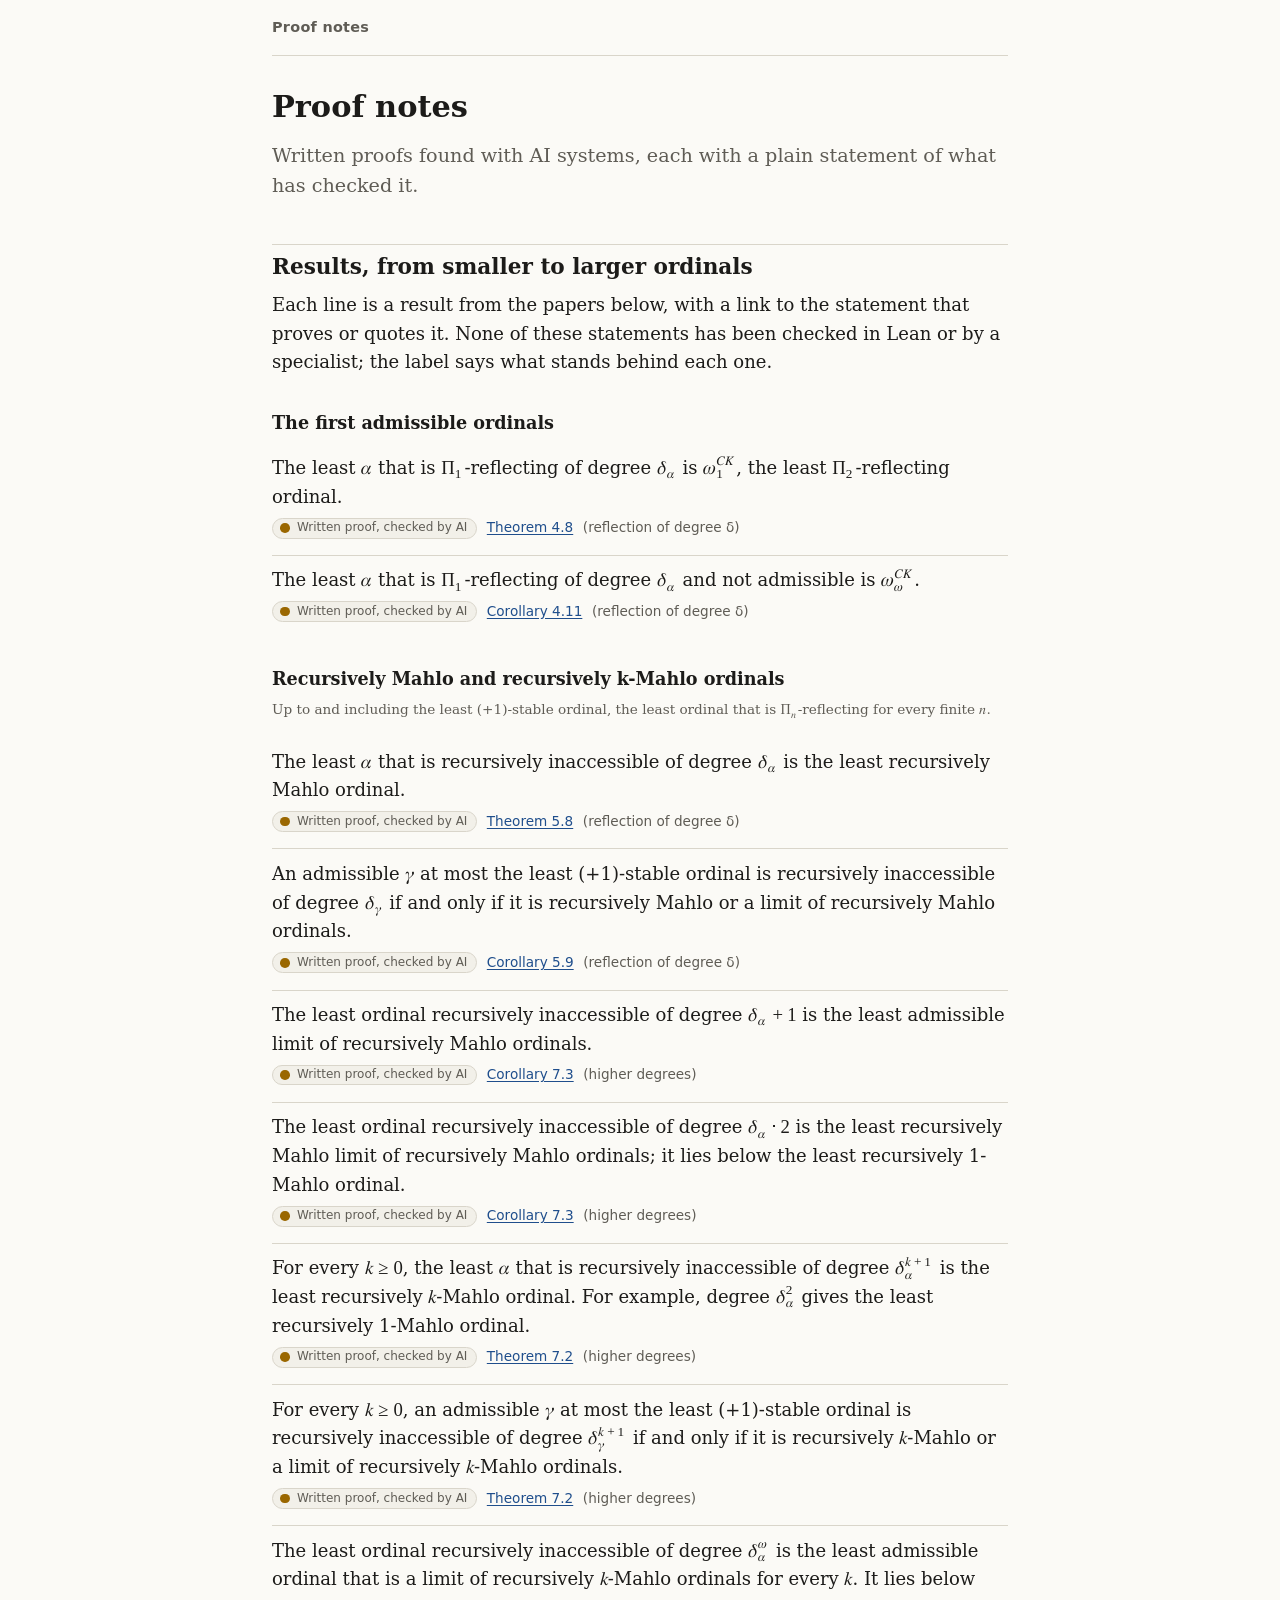
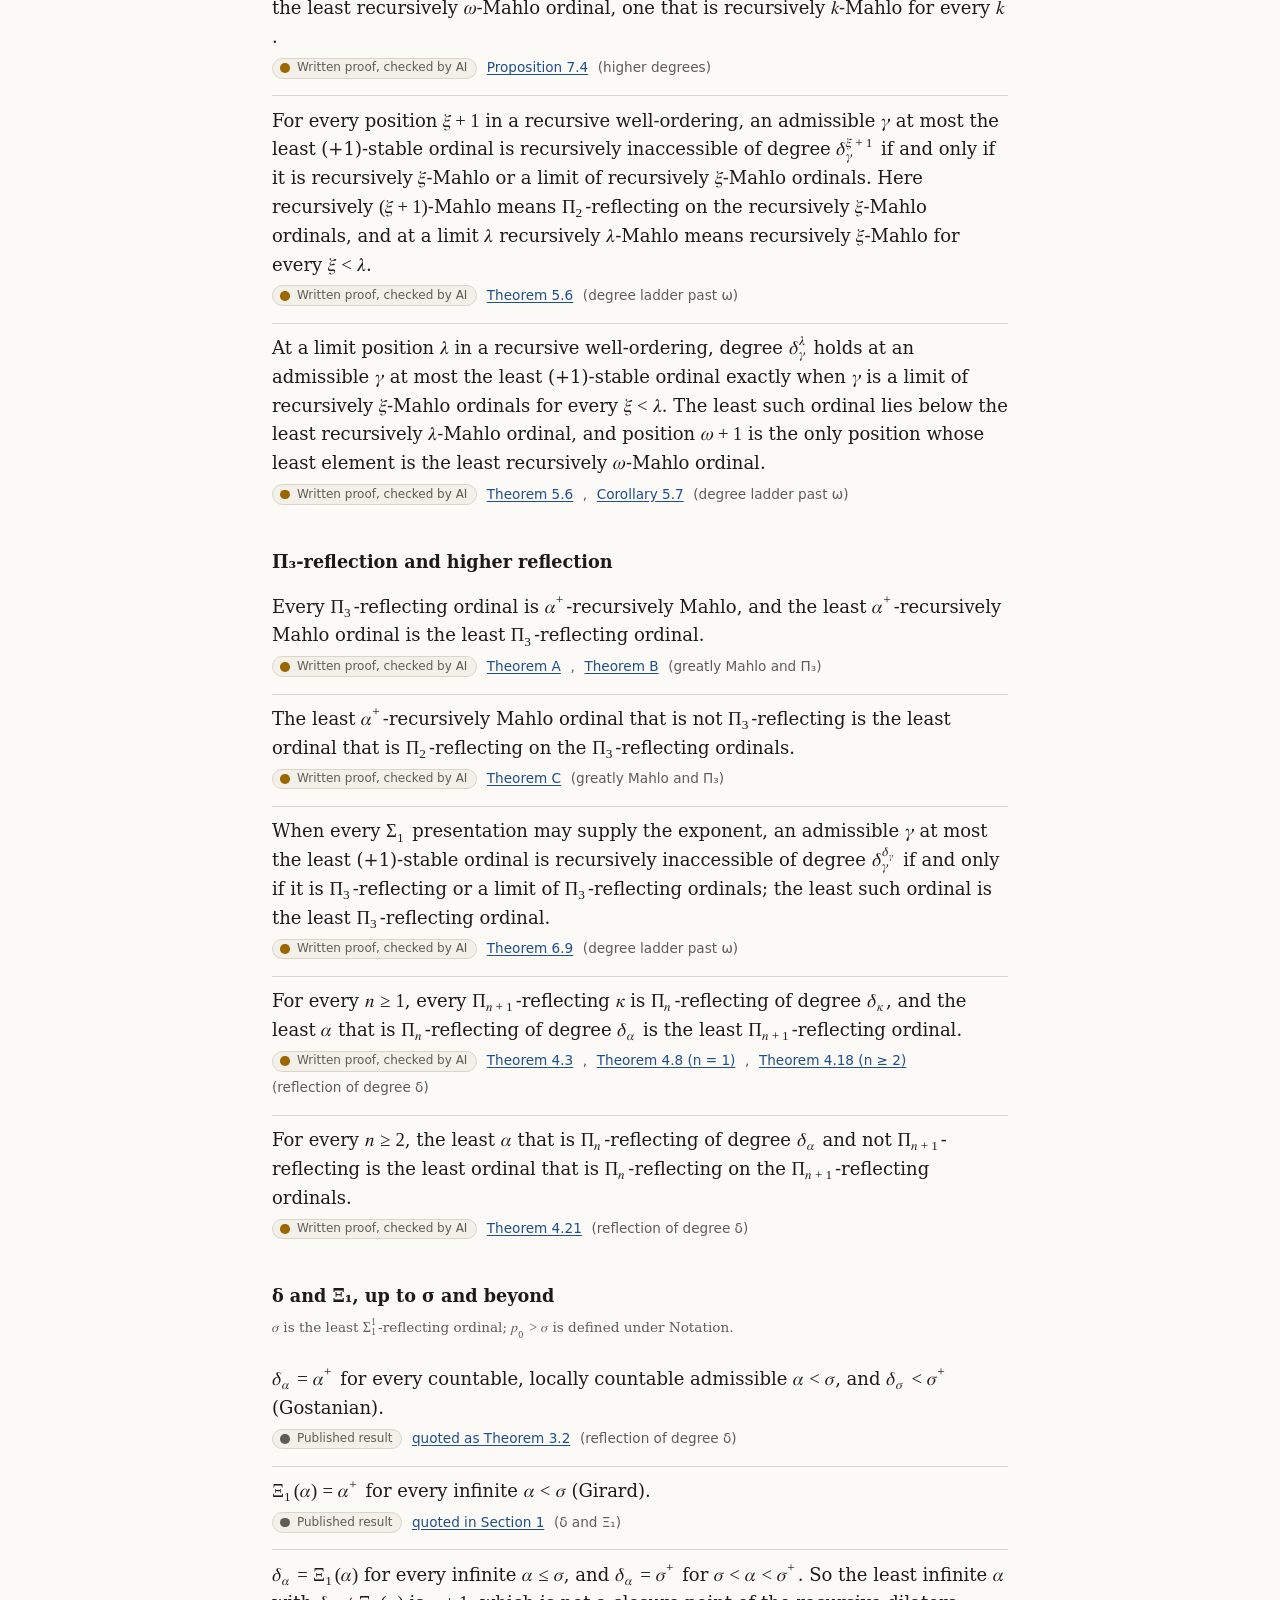
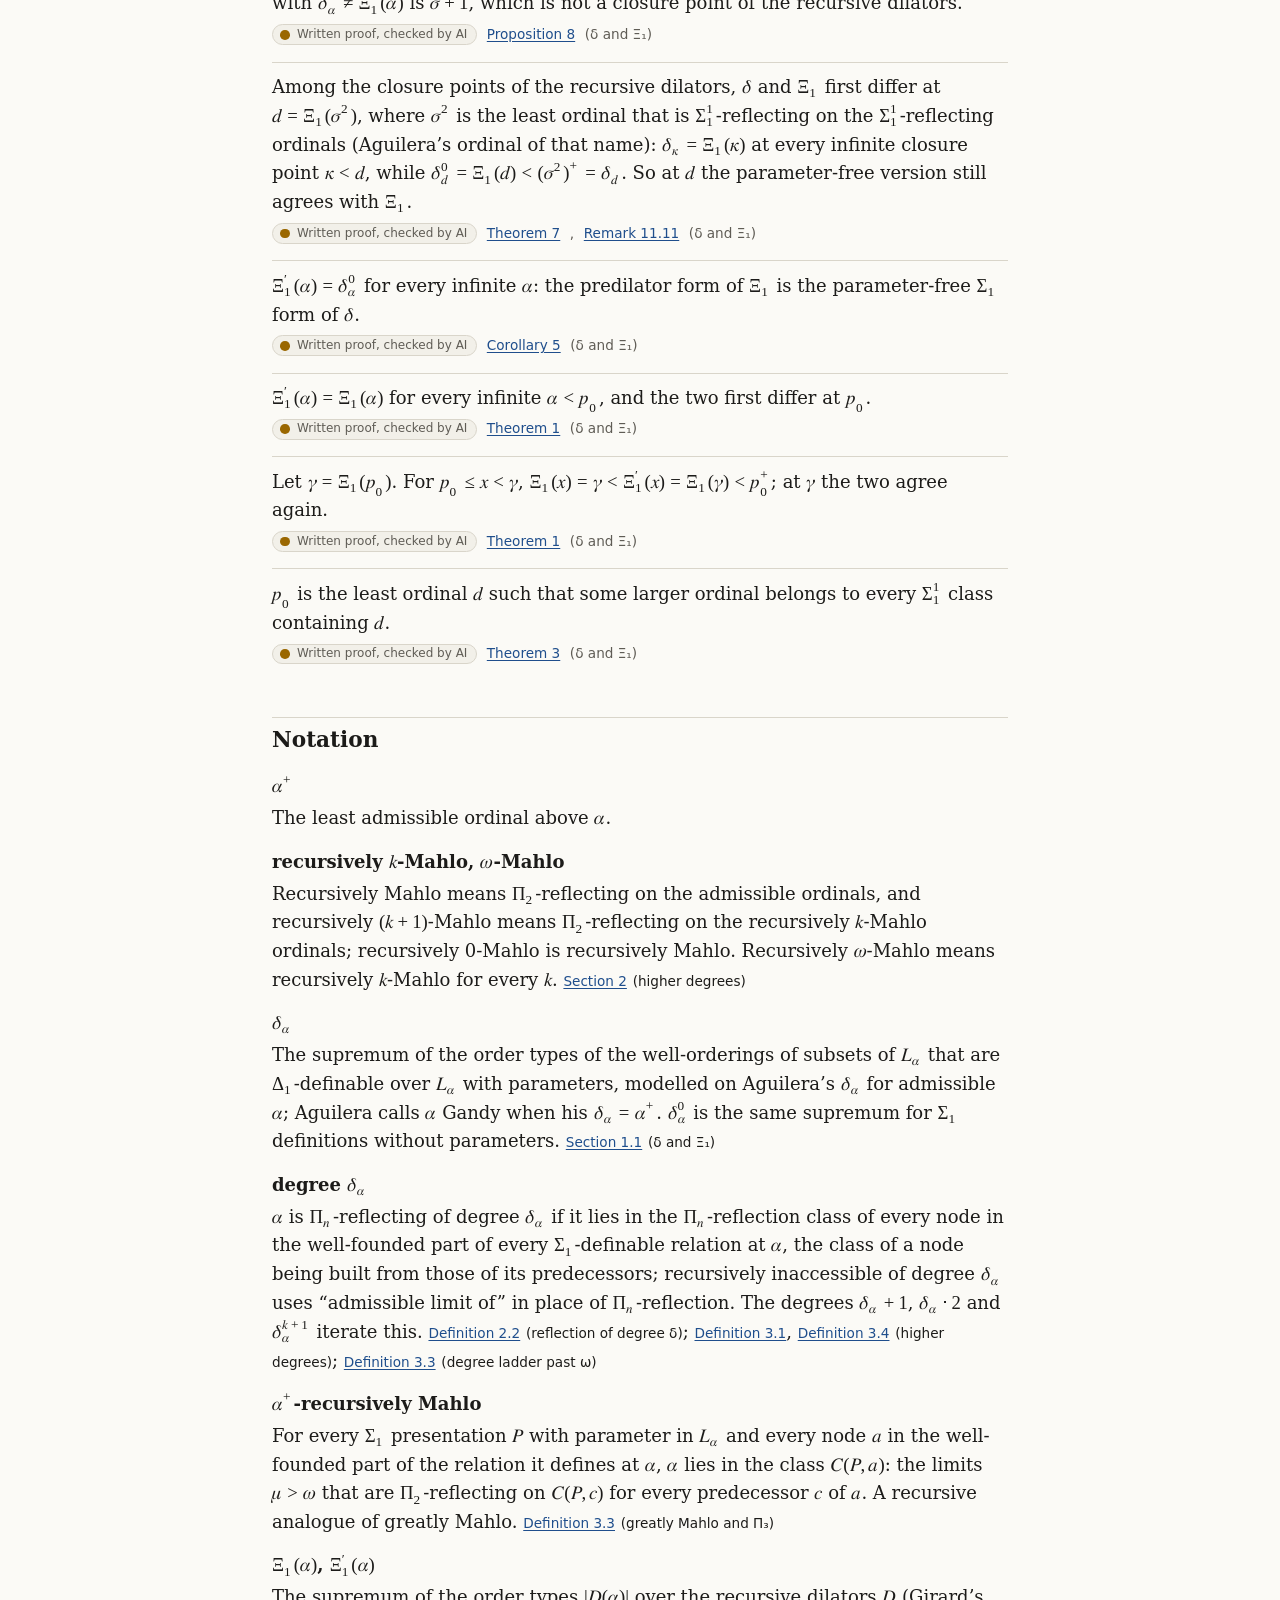
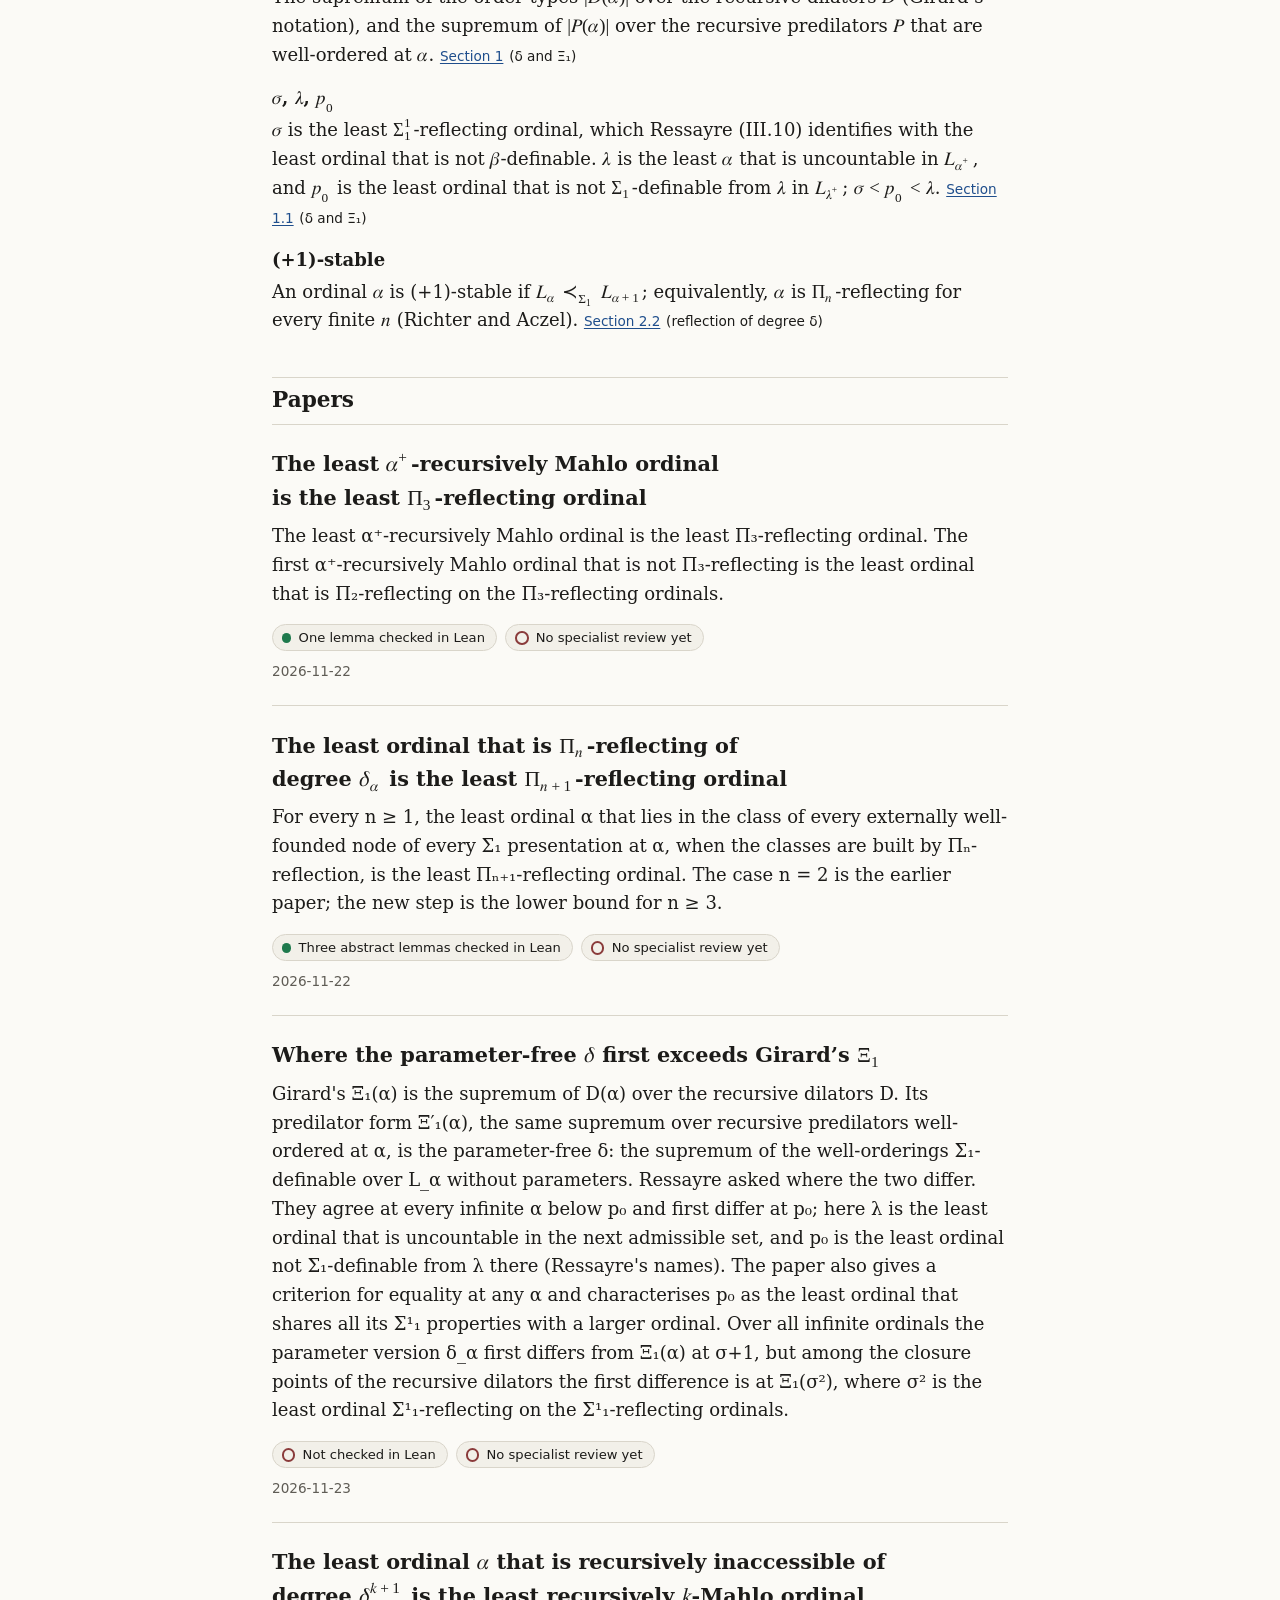
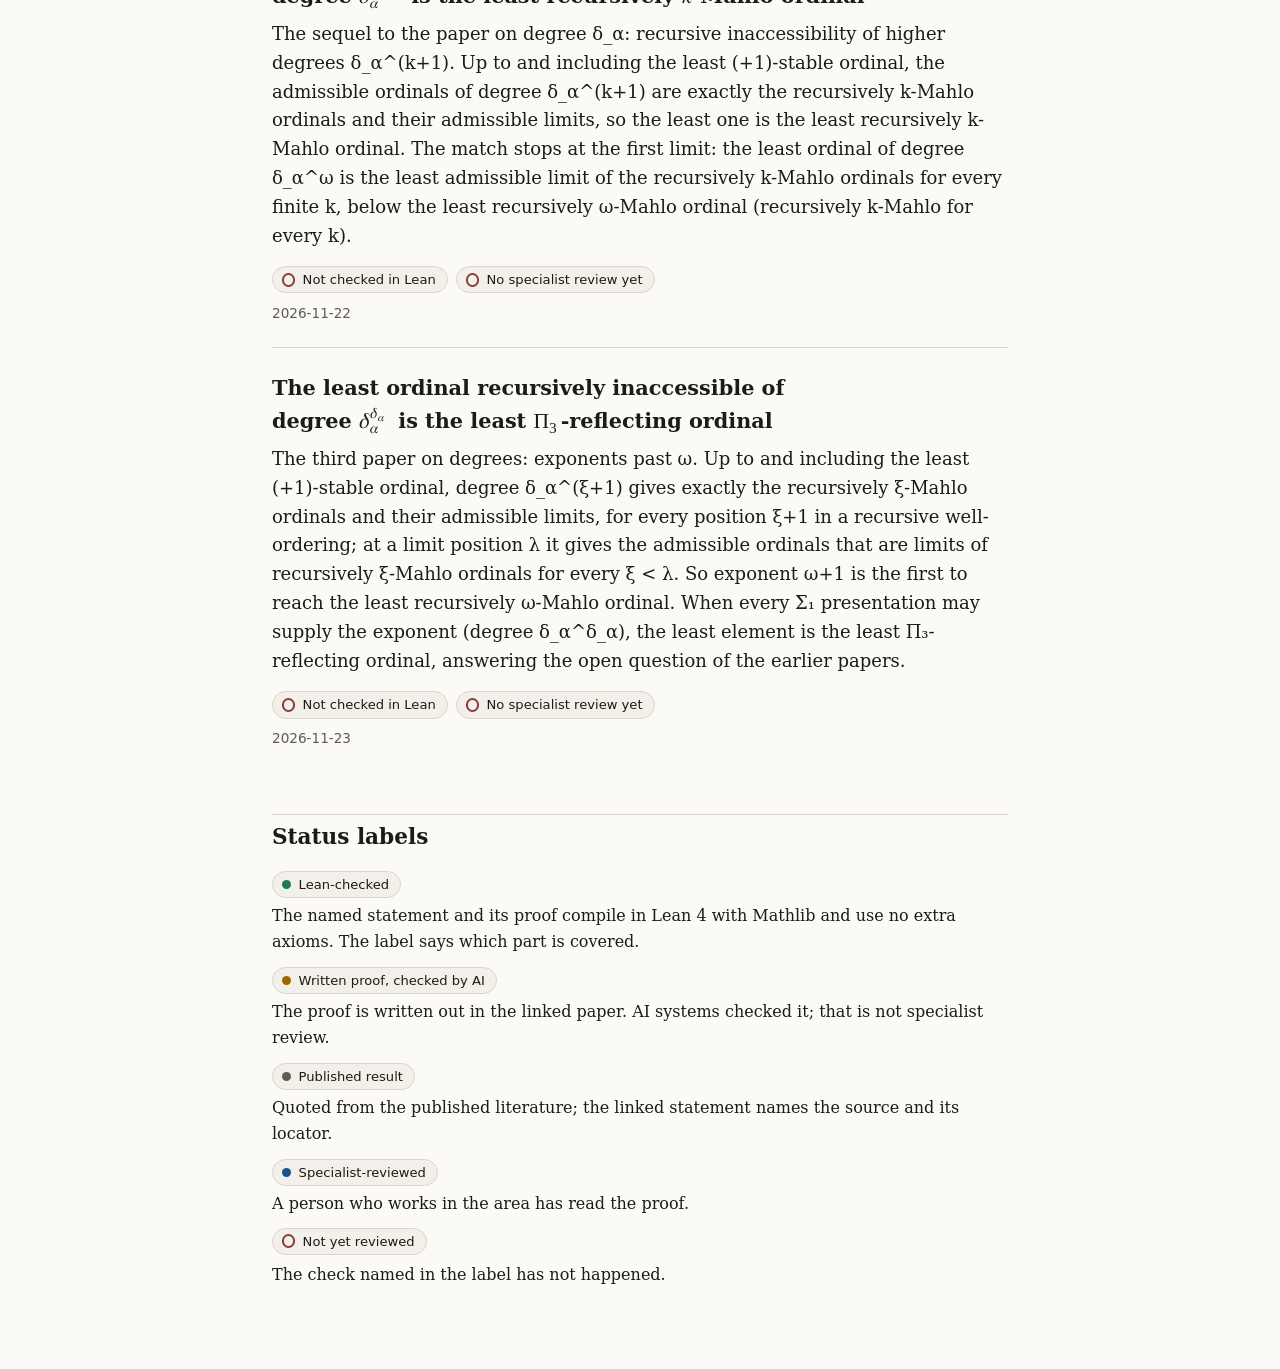
==== commit da01c88d: "clearer notation" ====
--- a/index.html
+++ b/index.html
@@ -12,7 +12,7 @@
 <nav class="site"><a href="index.html">Proof notes</a></nav>
 <h1>Proof notes</h1>
 <p class="lede">Written proofs found with AI systems, each with a plain statement of what has checked it.</p>
-<section><h2 id="results">Results, from smaller to larger ordinals</h2><p>Each line is a result from the papers below, with a link to the statement that proves or quotes it. None of these statements has been checked in Lean or by a specialist; the label says what stands behind each one.</p><section class="fact-group"><h3 id="first-admissibles">The first admissible ordinals</h3><ol class="facts"><li><p class="fact-text">The least <math display="inline" xmlns="http://www.w3.org/1998/Math/MathML"><semantics><mi>α</mi><annotation encoding="application/x-tex">\alpha</annotation></semantics></math> that is <math display="inline" xmlns="http://www.w3.org/1998/Math/MathML"><semantics><msub><mi mathvariant="normal">Π</mi><mn>1</mn></msub><annotation encoding="application/x-tex">\Pi_1</annotation></semantics></math>-reflecting of degree <math display="inline" xmlns="http://www.w3.org/1998/Math/MathML"><semantics><msub><mi>δ</mi><mi>α</mi></msub><annotation encoding="application/x-tex">\delta_\alpha</annotation></semantics></math> is <math display="inline" xmlns="http://www.w3.org/1998/Math/MathML"><semantics><msubsup><mi>ω</mi><mn>1</mn><mrow><mi>C</mi><mi>K</mi></mrow></msubsup><annotation encoding="application/x-tex">\omega_1^{CK}</annotation></semantics></math>, the least <math display="inline" xmlns="http://www.w3.org/1998/Math/MathML"><semantics><msub><mi mathvariant="normal">Π</mi><mn>2</mn></msub><annotation encoding="application/x-tex">\Pi_2</annotation></semantics></math>-reflecting ordinal.</p><p class="fact-src"><span class="chip ai">Written proof, checked by AI</span> <a href="degree-reflection.html#theorem-4-8">Theorem 4.8</a> <span class="paper">(reflection of degree δ)</span></p></li><li><p class="fact-text">The least <math display="inline" xmlns="http://www.w3.org/1998/Math/MathML"><semantics><mi>α</mi><annotation encoding="application/x-tex">\alpha</annotation></semantics></math> that is <math display="inline" xmlns="http://www.w3.org/1998/Math/MathML"><semantics><msub><mi mathvariant="normal">Π</mi><mn>1</mn></msub><annotation encoding="application/x-tex">\Pi_1</annotation></semantics></math>-reflecting of degree <math display="inline" xmlns="http://www.w3.org/1998/Math/MathML"><semantics><msub><mi>δ</mi><mi>α</mi></msub><annotation encoding="application/x-tex">\delta_\alpha</annotation></semantics></math> and not admissible is <math display="inline" xmlns="http://www.w3.org/1998/Math/MathML"><semantics><msubsup><mi>ω</mi><mi>ω</mi><mrow><mi>C</mi><mi>K</mi></mrow></msubsup><annotation encoding="application/x-tex">\omega_\omega^{CK}</annotation></semantics></math>.</p><p class="fact-src"><span class="chip ai">Written proof, checked by AI</span> <a href="degree-reflection.html#corollary-4-11">Corollary 4.11</a> <span class="paper">(reflection of degree δ)</span></p></li></ol></section><section class="fact-group"><h3 id="mahlo">Recursively Mahlo and recursively k-Mahlo ordinals</h3><p class="small">Below <math display="inline" xmlns="http://www.w3.org/1998/Math/MathML"><semantics><msup><mi>ξ</mi><mo>*</mo></msup><annotation encoding="application/x-tex">\xi^*</annotation></semantics></math>, the least ordinal that is <math display="inline" xmlns="http://www.w3.org/1998/Math/MathML"><semantics><msub><mi mathvariant="normal">Π</mi><mi>m</mi></msub><annotation encoding="application/x-tex">\Pi_m</annotation></semantics></math>-reflecting for every <math display="inline" xmlns="http://www.w3.org/1998/Math/MathML"><semantics><mi>m</mi><annotation encoding="application/x-tex">m</annotation></semantics></math>.</p><ol class="facts"><li><p class="fact-text">The least <math display="inline" xmlns="http://www.w3.org/1998/Math/MathML"><semantics><mi>α</mi><annotation encoding="application/x-tex">\alpha</annotation></semantics></math> that is recursively inaccessible of degree <math display="inline" xmlns="http://www.w3.org/1998/Math/MathML"><semantics><msub><mi>δ</mi><mi>α</mi></msub><annotation encoding="application/x-tex">\delta_\alpha</annotation></semantics></math> is the least recursively Mahlo ordinal.</p><p class="fact-src"><span class="chip ai">Written proof, checked by AI</span> <a href="degree-reflection.html#theorem-5-8">Theorem 5.8</a> <span class="paper">(reflection of degree δ)</span></p></li><li><p class="fact-text">An admissible <math display="inline" xmlns="http://www.w3.org/1998/Math/MathML"><semantics><mrow><mi>γ</mi><mo>≤</mo><msup><mi>ξ</mi><mo>*</mo></msup></mrow><annotation encoding="application/x-tex">\gamma \le \xi^*</annotation></semantics></math> is recursively inaccessible of degree <math display="inline" xmlns="http://www.w3.org/1998/Math/MathML"><semantics><msub><mi>δ</mi><mi>γ</mi></msub><annotation encoding="application/x-tex">\delta_\gamma</annotation></semantics></math> if and only if it is recursively Mahlo or a limit of recursively Mahlo ordinals.</p><p class="fact-src"><span class="chip ai">Written proof, checked by AI</span> <a href="degree-reflection.html#corollary-5-9">Corollary 5.9</a> <span class="paper">(reflection of degree δ)</span></p></li><li><p class="fact-text">The least ordinal recursively inaccessible of degree <math display="inline" xmlns="http://www.w3.org/1998/Math/MathML"><semantics><mrow><msub><mi>δ</mi><mi>α</mi></msub><mo>+</mo><mn>1</mn></mrow><annotation encoding="application/x-tex">\delta_\alpha + 1</annotation></semantics></math> is the least admissible limit of recursively Mahlo ordinals.</p><p class="fact-src"><span class="chip ai">Written proof, checked by AI</span> <a href="degree-higher.html#corollary-7-3">Corollary 7.3</a> <span class="paper">(higher degrees)</span></p></li><li><p class="fact-text">The least ordinal recursively inaccessible of degree <math display="inline" xmlns="http://www.w3.org/1998/Math/MathML"><semantics><mrow><msub><mi>δ</mi><mi>α</mi></msub><mo>⋅</mo><mn>2</mn></mrow><annotation encoding="application/x-tex">\delta_\alpha \cdot 2</annotation></semantics></math> is the least recursively Mahlo limit of recursively Mahlo ordinals; it lies below the least recursively 1-Mahlo ordinal.</p><p class="fact-src"><span class="chip ai">Written proof, checked by AI</span> <a href="degree-higher.html#corollary-7-3">Corollary 7.3</a> <span class="paper">(higher degrees)</span></p></li><li><p class="fact-text">For every <math display="inline" xmlns="http://www.w3.org/1998/Math/MathML"><semantics><mrow><mi>k</mi><mo>≥</mo><mn>0</mn></mrow><annotation encoding="application/x-tex">k \ge 0</annotation></semantics></math>, the least <math display="inline" xmlns="http://www.w3.org/1998/Math/MathML"><semantics><mi>α</mi><annotation encoding="application/x-tex">\alpha</annotation></semantics></math> that is recursively inaccessible of degree <math display="inline" xmlns="http://www.w3.org/1998/Math/MathML"><semantics><msubsup><mi>δ</mi><mi>α</mi><mrow><mi>k</mi><mo>+</mo><mn>1</mn></mrow></msubsup><annotation encoding="application/x-tex">\delta_\alpha^{k+1}</annotation></semantics></math> is the least recursively <math display="inline" xmlns="http://www.w3.org/1998/Math/MathML"><semantics><mi>k</mi><annotation encoding="application/x-tex">k</annotation></semantics></math>-Mahlo ordinal. For example, degree <math display="inline" xmlns="http://www.w3.org/1998/Math/MathML"><semantics><msubsup><mi>δ</mi><mi>α</mi><mn>2</mn></msubsup><annotation encoding="application/x-tex">\delta_\alpha^2</annotation></semantics></math> gives the least recursively 1-Mahlo ordinal.</p><p class="fact-src"><span class="chip ai">Written proof, checked by AI</span> <a href="degree-higher.html#theorem-7-2">Theorem 7.2</a> <span class="paper">(higher degrees)</span></p></li><li><p class="fact-text">For every <math display="inline" xmlns="http://www.w3.org/1998/Math/MathML"><semantics><mrow><mi>k</mi><mo>≥</mo><mn>0</mn></mrow><annotation encoding="application/x-tex">k \ge 0</annotation></semantics></math>, an admissible <math display="inline" xmlns="http://www.w3.org/1998/Math/MathML"><semantics><mrow><mi>γ</mi><mo>≤</mo><msup><mi>ξ</mi><mo>*</mo></msup></mrow><annotation encoding="application/x-tex">\gamma \le \xi^*</annotation></semantics></math> is recursively inaccessible of degree <math display="inline" xmlns="http://www.w3.org/1998/Math/MathML"><semantics><msubsup><mi>δ</mi><mi>γ</mi><mrow><mi>k</mi><mo>+</mo><mn>1</mn></mrow></msubsup><annotation encoding="application/x-tex">\delta_\gamma^{k+1}</annotation></semantics></math> if and only if it is recursively <math display="inline" xmlns="http://www.w3.org/1998/Math/MathML"><semantics><mi>k</mi><annotation encoding="application/x-tex">k</annotation></semantics></math>-Mahlo or a limit of recursively <math display="inline" xmlns="http://www.w3.org/1998/Math/MathML"><semantics><mi>k</mi><annotation encoding="application/x-tex">k</annotation></semantics></math>-Mahlo ordinals.</p><p class="fact-src"><span class="chip ai">Written proof, checked by AI</span> <a href="degree-higher.html#theorem-7-2">Theorem 7.2</a> <span class="paper">(higher degrees)</span></p></li><li><p class="fact-text">The least ordinal recursively inaccessible of degree <math display="inline" xmlns="http://www.w3.org/1998/Math/MathML"><semantics><msubsup><mi>δ</mi><mi>α</mi><mi>ω</mi></msubsup><annotation encoding="application/x-tex">\delta_\alpha^\omega</annotation></semantics></math> is the least admissible ordinal that is a limit of recursively <math display="inline" xmlns="http://www.w3.org/1998/Math/MathML"><semantics><mi>k</mi><annotation encoding="application/x-tex">k</annotation></semantics></math>-Mahlo ordinals for every <math display="inline" xmlns="http://www.w3.org/1998/Math/MathML"><semantics><mi>k</mi><annotation encoding="application/x-tex">k</annotation></semantics></math>. It lies below the least recursively <math display="inline" xmlns="http://www.w3.org/1998/Math/MathML"><semantics><mi>ω</mi><annotation encoding="application/x-tex">\omega</annotation></semantics></math>-Mahlo ordinal, one that is recursively <math display="inline" xmlns="http://www.w3.org/1998/Math/MathML"><semantics><mi>k</mi><annotation encoding="application/x-tex">k</annotation></semantics></math>-Mahlo for every <math display="inline" xmlns="http://www.w3.org/1998/Math/MathML"><semantics><mi>k</mi><annotation encoding="application/x-tex">k</annotation></semantics></math>.</p><p class="fact-src"><span class="chip ai">Written proof, checked by AI</span> <a href="degree-higher.html#proposition-7-4">Proposition 7.4</a> <span class="paper">(higher degrees)</span></p></li><li><p class="fact-text">For every position <math display="inline" xmlns="http://www.w3.org/1998/Math/MathML"><semantics><mrow><mi>ξ</mi><mo>+</mo><mn>1</mn></mrow><annotation encoding="application/x-tex">\xi + 1</annotation></semantics></math> in a recursive well-ordering, an admissible <math display="inline" xmlns="http://www.w3.org/1998/Math/MathML"><semantics><mrow><mi>γ</mi><mo>≤</mo><msup><mi>ξ</mi><mo>*</mo></msup></mrow><annotation encoding="application/x-tex">\gamma \le \xi^*</annotation></semantics></math> is recursively inaccessible of degree <math display="inline" xmlns="http://www.w3.org/1998/Math/MathML"><semantics><msubsup><mi>δ</mi><mi>γ</mi><mrow><mi>ξ</mi><mo>+</mo><mn>1</mn></mrow></msubsup><annotation encoding="application/x-tex">\delta_\gamma^{\xi+1}</annotation></semantics></math> if and only if it is recursively <math display="inline" xmlns="http://www.w3.org/1998/Math/MathML"><semantics><mi>ξ</mi><annotation encoding="application/x-tex">\xi</annotation></semantics></math>-Mahlo or a limit of recursively <math display="inline" xmlns="http://www.w3.org/1998/Math/MathML"><semantics><mi>ξ</mi><annotation encoding="application/x-tex">\xi</annotation></semantics></math>-Mahlo ordinals. Here recursively <math display="inline" xmlns="http://www.w3.org/1998/Math/MathML"><semantics><mrow><mo stretchy="false" form="prefix">(</mo><mi>ξ</mi><mo>+</mo><mn>1</mn><mo stretchy="false" form="postfix">)</mo></mrow><annotation encoding="application/x-tex">(\xi+1)</annotation></semantics></math>-Mahlo means <math display="inline" xmlns="http://www.w3.org/1998/Math/MathML"><semantics><msub><mi mathvariant="normal">Π</mi><mn>2</mn></msub><annotation encoding="application/x-tex">\Pi_2</annotation></semantics></math>-reflecting on the recursively <math display="inline" xmlns="http://www.w3.org/1998/Math/MathML"><semantics><mi>ξ</mi><annotation encoding="application/x-tex">\xi</annotation></semantics></math>-Mahlo ordinals, and at a limit <math display="inline" xmlns="http://www.w3.org/1998/Math/MathML"><semantics><mi>λ</mi><annotation encoding="application/x-tex">\lambda</annotation></semantics></math> recursively <math display="inline" xmlns="http://www.w3.org/1998/Math/MathML"><semantics><mi>λ</mi><annotation encoding="application/x-tex">\lambda</annotation></semantics></math>-Mahlo means recursively <math display="inline" xmlns="http://www.w3.org/1998/Math/MathML"><semantics><mi>ξ</mi><annotation encoding="application/x-tex">\xi</annotation></semantics></math>-Mahlo for every <math display="inline" xmlns="http://www.w3.org/1998/Math/MathML"><semantics><mrow><mi>ξ</mi><mo>&lt;</mo><mi>λ</mi></mrow><annotation encoding="application/x-tex">\xi &lt; \lambda</annotation></semantics></math>.</p><p class="fact-src"><span class="chip ai">Written proof, checked by AI</span> <a href="degree-ladder.html#theorem-5-6">Theorem 5.6</a> <span class="paper">(degree ladder past ω)</span></p></li><li><p class="fact-text">At a limit position <math display="inline" xmlns="http://www.w3.org/1998/Math/MathML"><semantics><mi>λ</mi><annotation encoding="application/x-tex">\lambda</annotation></semantics></math> in a recursive well-ordering, degree <math display="inline" xmlns="http://www.w3.org/1998/Math/MathML"><semantics><msubsup><mi>δ</mi><mi>γ</mi><mi>λ</mi></msubsup><annotation encoding="application/x-tex">\delta_\gamma^\lambda</annotation></semantics></math> holds at an admissible <math display="inline" xmlns="http://www.w3.org/1998/Math/MathML"><semantics><mrow><mi>γ</mi><mo>≤</mo><msup><mi>ξ</mi><mo>*</mo></msup></mrow><annotation encoding="application/x-tex">\gamma \le \xi^*</annotation></semantics></math> exactly when <math display="inline" xmlns="http://www.w3.org/1998/Math/MathML"><semantics><mi>γ</mi><annotation encoding="application/x-tex">\gamma</annotation></semantics></math> is a limit of recursively <math display="inline" xmlns="http://www.w3.org/1998/Math/MathML"><semantics><mi>ξ</mi><annotation encoding="application/x-tex">\xi</annotation></semantics></math>-Mahlo ordinals for every <math display="inline" xmlns="http://www.w3.org/1998/Math/MathML"><semantics><mrow><mi>ξ</mi><mo>&lt;</mo><mi>λ</mi></mrow><annotation encoding="application/x-tex">\xi &lt; \lambda</annotation></semantics></math>. The least such ordinal lies below the least recursively <math display="inline" xmlns="http://www.w3.org/1998/Math/MathML"><semantics><mi>λ</mi><annotation encoding="application/x-tex">\lambda</annotation></semantics></math>-Mahlo ordinal, and position <math display="inline" xmlns="http://www.w3.org/1998/Math/MathML"><semantics><mrow><mi>ω</mi><mo>+</mo><mn>1</mn></mrow><annotation encoding="application/x-tex">\omega + 1</annotation></semantics></math> is the only position whose least element is the least recursively <math display="inline" xmlns="http://www.w3.org/1998/Math/MathML"><semantics><mi>ω</mi><annotation encoding="application/x-tex">\omega</annotation></semantics></math>-Mahlo ordinal.</p><p class="fact-src"><span class="chip ai">Written proof, checked by AI</span> <a href="degree-ladder.html#theorem-5-6">Theorem 5.6</a>, <a href="degree-ladder.html#corollary-5-7">Corollary 5.7</a> <span class="paper">(degree ladder past ω)</span></p></li></ol></section><section class="fact-group"><h3 id="reflection">Π₃-reflection and higher reflection</h3><ol class="facts"><li><p class="fact-text">Every <math display="inline" xmlns="http://www.w3.org/1998/Math/MathML"><semantics><msub><mi mathvariant="normal">Π</mi><mn>3</mn></msub><annotation encoding="application/x-tex">\Pi_3</annotation></semantics></math>-reflecting ordinal is <math display="inline" xmlns="http://www.w3.org/1998/Math/MathML"><semantics><msup><mi>α</mi><mo>+</mo></msup><annotation encoding="application/x-tex">\alpha^+</annotation></semantics></math>-recursively Mahlo, and the least <math display="inline" xmlns="http://www.w3.org/1998/Math/MathML"><semantics><msup><mi>α</mi><mo>+</mo></msup><annotation encoding="application/x-tex">\alpha^+</annotation></semantics></math>-recursively Mahlo ordinal is the least <math display="inline" xmlns="http://www.w3.org/1998/Math/MathML"><semantics><msub><mi mathvariant="normal">Π</mi><mn>3</mn></msub><annotation encoding="application/x-tex">\Pi_3</annotation></semantics></math>-reflecting ordinal.</p><p class="fact-src"><span class="chip ai">Written proof, checked by AI</span> <a href="greatly-mahlo-pi3.html#theorem-a">Theorem A</a>, <a href="greatly-mahlo-pi3.html#theorem-b">Theorem B</a> <span class="paper">(greatly Mahlo and Π₃)</span></p></li><li><p class="fact-text">The least <math display="inline" xmlns="http://www.w3.org/1998/Math/MathML"><semantics><msup><mi>α</mi><mo>+</mo></msup><annotation encoding="application/x-tex">\alpha^+</annotation></semantics></math>-recursively Mahlo ordinal that is not <math display="inline" xmlns="http://www.w3.org/1998/Math/MathML"><semantics><msub><mi mathvariant="normal">Π</mi><mn>3</mn></msub><annotation encoding="application/x-tex">\Pi_3</annotation></semantics></math>-reflecting is the least ordinal that is <math display="inline" xmlns="http://www.w3.org/1998/Math/MathML"><semantics><msub><mi mathvariant="normal">Π</mi><mn>2</mn></msub><annotation encoding="application/x-tex">\Pi_2</annotation></semantics></math>-reflecting on the <math display="inline" xmlns="http://www.w3.org/1998/Math/MathML"><semantics><msub><mi mathvariant="normal">Π</mi><mn>3</mn></msub><annotation encoding="application/x-tex">\Pi_3</annotation></semantics></math>-reflecting ordinals.</p><p class="fact-src"><span class="chip ai">Written proof, checked by AI</span> <a href="greatly-mahlo-pi3.html#theorem-c">Theorem C</a> <span class="paper">(greatly Mahlo and Π₃)</span></p></li><li><p class="fact-text">When every <math display="inline" xmlns="http://www.w3.org/1998/Math/MathML"><semantics><msub><mi mathvariant="normal">Σ</mi><mn>1</mn></msub><annotation encoding="application/x-tex">\Sigma_1</annotation></semantics></math> presentation may supply the exponent, an admissible <math display="inline" xmlns="http://www.w3.org/1998/Math/MathML"><semantics><mrow><mi>γ</mi><mo>≤</mo><msup><mi>ξ</mi><mo>*</mo></msup></mrow><annotation encoding="application/x-tex">\gamma \le \xi^*</annotation></semantics></math> is recursively inaccessible of degree <math display="inline" xmlns="http://www.w3.org/1998/Math/MathML"><semantics><msubsup><mi>δ</mi><mi>γ</mi><msub><mi>δ</mi><mi>γ</mi></msub></msubsup><annotation encoding="application/x-tex">\delta_\gamma^{\delta_\gamma}</annotation></semantics></math> if and only if it is <math display="inline" xmlns="http://www.w3.org/1998/Math/MathML"><semantics><msub><mi mathvariant="normal">Π</mi><mn>3</mn></msub><annotation encoding="application/x-tex">\Pi_3</annotation></semantics></math>-reflecting or a limit of <math display="inline" xmlns="http://www.w3.org/1998/Math/MathML"><semantics><msub><mi mathvariant="normal">Π</mi><mn>3</mn></msub><annotation encoding="application/x-tex">\Pi_3</annotation></semantics></math>-reflecting ordinals; the least such ordinal is the least <math display="inline" xmlns="http://www.w3.org/1998/Math/MathML"><semantics><msub><mi mathvariant="normal">Π</mi><mn>3</mn></msub><annotation encoding="application/x-tex">\Pi_3</annotation></semantics></math>-reflecting ordinal.</p><p class="fact-src"><span class="chip ai">Written proof, checked by AI</span> <a href="degree-ladder.html#theorem-6-9">Theorem 6.9</a> <span class="paper">(degree ladder past ω)</span></p></li><li><p class="fact-text">For every <math display="inline" xmlns="http://www.w3.org/1998/Math/MathML"><semantics><mrow><mi>n</mi><mo>≥</mo><mn>1</mn></mrow><annotation encoding="application/x-tex">n \ge 1</annotation></semantics></math>, every <math display="inline" xmlns="http://www.w3.org/1998/Math/MathML"><semantics><msub><mi mathvariant="normal">Π</mi><mrow><mi>n</mi><mo>+</mo><mn>1</mn></mrow></msub><annotation encoding="application/x-tex">\Pi_{n+1}</annotation></semantics></math>-reflecting <math display="inline" xmlns="http://www.w3.org/1998/Math/MathML"><semantics><mi>κ</mi><annotation encoding="application/x-tex">\kappa</annotation></semantics></math> is <math display="inline" xmlns="http://www.w3.org/1998/Math/MathML"><semantics><msub><mi mathvariant="normal">Π</mi><mi>n</mi></msub><annotation encoding="application/x-tex">\Pi_n</annotation></semantics></math>-reflecting of degree <math display="inline" xmlns="http://www.w3.org/1998/Math/MathML"><semantics><msub><mi>δ</mi><mi>κ</mi></msub><annotation encoding="application/x-tex">\delta_\kappa</annotation></semantics></math>, and the least <math display="inline" xmlns="http://www.w3.org/1998/Math/MathML"><semantics><mi>α</mi><annotation encoding="application/x-tex">\alpha</annotation></semantics></math> that is <math display="inline" xmlns="http://www.w3.org/1998/Math/MathML"><semantics><msub><mi mathvariant="normal">Π</mi><mi>n</mi></msub><annotation encoding="application/x-tex">\Pi_n</annotation></semantics></math>-reflecting of degree <math display="inline" xmlns="http://www.w3.org/1998/Math/MathML"><semantics><msub><mi>δ</mi><mi>α</mi></msub><annotation encoding="application/x-tex">\delta_\alpha</annotation></semantics></math> is the least <math display="inline" xmlns="http://www.w3.org/1998/Math/MathML"><semantics><msub><mi mathvariant="normal">Π</mi><mrow><mi>n</mi><mo>+</mo><mn>1</mn></mrow></msub><annotation encoding="application/x-tex">\Pi_{n+1}</annotation></semantics></math>-reflecting ordinal.</p><p class="fact-src"><span class="chip ai">Written proof, checked by AI</span> <a href="degree-reflection.html#theorem-4-3">Theorem 4.3</a>, <a href="degree-reflection.html#theorem-4-8">Theorem 4.8 (n = 1)</a>, <a href="degree-reflection.html#theorem-4-18">Theorem 4.18 (n ≥ 2)</a> <span class="paper">(reflection of degree δ)</span></p></li><li><p class="fact-text">For every <math display="inline" xmlns="http://www.w3.org/1998/Math/MathML"><semantics><mrow><mi>n</mi><mo>≥</mo><mn>2</mn></mrow><annotation encoding="application/x-tex">n \ge 2</annotation></semantics></math>, the least <math display="inline" xmlns="http://www.w3.org/1998/Math/MathML"><semantics><mi>α</mi><annotation encoding="application/x-tex">\alpha</annotation></semantics></math> that is <math display="inline" xmlns="http://www.w3.org/1998/Math/MathML"><semantics><msub><mi mathvariant="normal">Π</mi><mi>n</mi></msub><annotation encoding="application/x-tex">\Pi_n</annotation></semantics></math>-reflecting of degree <math display="inline" xmlns="http://www.w3.org/1998/Math/MathML"><semantics><msub><mi>δ</mi><mi>α</mi></msub><annotation encoding="application/x-tex">\delta_\alpha</annotation></semantics></math> and not <math display="inline" xmlns="http://www.w3.org/1998/Math/MathML"><semantics><msub><mi mathvariant="normal">Π</mi><mrow><mi>n</mi><mo>+</mo><mn>1</mn></mrow></msub><annotation encoding="application/x-tex">\Pi_{n+1}</annotation></semantics></math>-reflecting is the least ordinal that is <math display="inline" xmlns="http://www.w3.org/1998/Math/MathML"><semantics><msub><mi mathvariant="normal">Π</mi><mi>n</mi></msub><annotation encoding="application/x-tex">\Pi_n</annotation></semantics></math>-reflecting on the <math display="inline" xmlns="http://www.w3.org/1998/Math/MathML"><semantics><msub><mi mathvariant="normal">Π</mi><mrow><mi>n</mi><mo>+</mo><mn>1</mn></mrow></msub><annotation encoding="application/x-tex">\Pi_{n+1}</annotation></semantics></math>-reflecting ordinals.</p><p class="fact-src"><span class="chip ai">Written proof, checked by AI</span> <a href="degree-reflection.html#theorem-4-21">Theorem 4.21</a> <span class="paper">(reflection of degree δ)</span></p></li></ol></section><section class="fact-group"><h3 id="delta-xi">δ and Ξ₁, up to σ and beyond</h3><p class="small"><math display="inline" xmlns="http://www.w3.org/1998/Math/MathML"><semantics><mi>σ</mi><annotation encoding="application/x-tex">\sigma</annotation></semantics></math> is the least <math display="inline" xmlns="http://www.w3.org/1998/Math/MathML"><semantics><msubsup><mi mathvariant="normal">Σ</mi><mn>1</mn><mn>1</mn></msubsup><annotation encoding="application/x-tex">\Sigma^1_1</annotation></semantics></math>-reflecting ordinal; <math display="inline" xmlns="http://www.w3.org/1998/Math/MathML"><semantics><mrow><msub><mi>μ</mi><mn>0</mn></msub><mo>&gt;</mo><mi>σ</mi></mrow><annotation encoding="application/x-tex">\mu_0 &gt; \sigma</annotation></semantics></math> is defined under Notation.</p><ol class="facts"><li><p class="fact-text"><math display="inline" xmlns="http://www.w3.org/1998/Math/MathML"><semantics><mrow><msub><mi>δ</mi><mi>α</mi></msub><mo>=</mo><msup><mi>α</mi><mo>+</mo></msup></mrow><annotation encoding="application/x-tex">\delta_\alpha = \alpha^+</annotation></semantics></math> for every countable, locally countable admissible <math display="inline" xmlns="http://www.w3.org/1998/Math/MathML"><semantics><mrow><mi>α</mi><mo>&lt;</mo><mi>σ</mi></mrow><annotation encoding="application/x-tex">\alpha &lt; \sigma</annotation></semantics></math>, and <math display="inline" xmlns="http://www.w3.org/1998/Math/MathML"><semantics><mrow><msub><mi>δ</mi><mi>σ</mi></msub><mo>&lt;</mo><msup><mi>σ</mi><mo>+</mo></msup></mrow><annotation encoding="application/x-tex">\delta_\sigma &lt; \sigma^+</annotation></semantics></math> (Gostanian).</p><p class="fact-src"><span class="chip cited">Published result</span> <a href="degree-reflection.html#theorem-3-2">quoted as Theorem 3.2</a> <span class="paper">(reflection of degree δ)</span></p></li><li><p class="fact-text"><math display="inline" xmlns="http://www.w3.org/1998/Math/MathML"><semantics><mrow><msub><mi mathvariant="normal">Ξ</mi><mn>1</mn></msub><mo stretchy="false" form="prefix">(</mo><mi>α</mi><mo stretchy="false" form="postfix">)</mo><mo>=</mo><msup><mi>α</mi><mo>+</mo></msup></mrow><annotation encoding="application/x-tex">\Xi_1(\alpha) = \alpha^+</annotation></semantics></math> for every infinite <math display="inline" xmlns="http://www.w3.org/1998/Math/MathML"><semantics><mrow><mi>α</mi><mo>&lt;</mo><mi>σ</mi></mrow><annotation encoding="application/x-tex">\alpha &lt; \sigma</annotation></semantics></math> (Girard).</p><p class="fact-src"><span class="chip cited">Published result</span> <a href="next-closure-point.html#introduction">quoted in Section 1</a> <span class="paper">(δ and Ξ₁)</span></p></li><li><p class="fact-text"><math display="inline" xmlns="http://www.w3.org/1998/Math/MathML"><semantics><mrow><msub><mi>δ</mi><mi>α</mi></msub><mo>=</mo><msub><mi mathvariant="normal">Ξ</mi><mn>1</mn></msub><mo stretchy="false" form="prefix">(</mo><mi>α</mi><mo stretchy="false" form="postfix">)</mo></mrow><annotation encoding="application/x-tex">\delta_\alpha = \Xi_1(\alpha)</annotation></semantics></math> for every infinite <math display="inline" xmlns="http://www.w3.org/1998/Math/MathML"><semantics><mrow><mi>α</mi><mo>≤</mo><mi>σ</mi></mrow><annotation encoding="application/x-tex">\alpha \le \sigma</annotation></semantics></math>, and <math display="inline" xmlns="http://www.w3.org/1998/Math/MathML"><semantics><mrow><msub><mi>δ</mi><mi>α</mi></msub><mo>=</mo><msup><mi>σ</mi><mo>+</mo></msup></mrow><annotation encoding="application/x-tex">\delta_\alpha = \sigma^+</annotation></semantics></math> for <math display="inline" xmlns="http://www.w3.org/1998/Math/MathML"><semantics><mrow><mi>σ</mi><mo>&lt;</mo><mi>α</mi><mo>&lt;</mo><msup><mi>σ</mi><mo>+</mo></msup></mrow><annotation encoding="application/x-tex">\sigma &lt; \alpha &lt; \sigma^+</annotation></semantics></math>. So the least infinite <math display="inline" xmlns="http://www.w3.org/1998/Math/MathML"><semantics><mi>α</mi><annotation encoding="application/x-tex">\alpha</annotation></semantics></math> with <math display="inline" xmlns="http://www.w3.org/1998/Math/MathML"><semantics><mrow><msub><mi>δ</mi><mi>α</mi></msub><mo>≠</mo><msub><mi mathvariant="normal">Ξ</mi><mn>1</mn></msub><mo stretchy="false" form="prefix">(</mo><mi>α</mi><mo stretchy="false" form="postfix">)</mo></mrow><annotation encoding="application/x-tex">\delta_\alpha \ne \Xi_1(\alpha)</annotation></semantics></math> is <math display="inline" xmlns="http://www.w3.org/1998/Math/MathML"><semantics><mrow><mi>σ</mi><mo>+</mo><mn>1</mn></mrow><annotation encoding="application/x-tex">\sigma + 1</annotation></semantics></math>, which is not a closure point of the recursive dilators.</p><p class="fact-src"><span class="chip ai">Written proof, checked by AI</span> <a href="next-closure-point.html#proposition-8">Proposition 8</a> <span class="paper">(δ and Ξ₁)</span></p></li><li><p class="fact-text">Among the closure points of the recursive dilators, <math display="inline" xmlns="http://www.w3.org/1998/Math/MathML"><semantics><mi>δ</mi><annotation encoding="application/x-tex">\delta</annotation></semantics></math> and <math display="inline" xmlns="http://www.w3.org/1998/Math/MathML"><semantics><msub><mi mathvariant="normal">Ξ</mi><mn>1</mn></msub><annotation encoding="application/x-tex">\Xi_1</annotation></semantics></math> first differ at <math display="inline" xmlns="http://www.w3.org/1998/Math/MathML"><semantics><mrow><mi>d</mi><mo>=</mo><msub><mi mathvariant="normal">Ξ</mi><mn>1</mn></msub><mo stretchy="false" form="prefix">(</mo><msup><mi>σ</mi><mn>2</mn></msup><mo stretchy="false" form="postfix">)</mo></mrow><annotation encoding="application/x-tex">d = \Xi_1(\sigma^2)</annotation></semantics></math>, where <math display="inline" xmlns="http://www.w3.org/1998/Math/MathML"><semantics><msup><mi>σ</mi><mn>2</mn></msup><annotation encoding="application/x-tex">\sigma^2</annotation></semantics></math> is the least ordinal that is <math display="inline" xmlns="http://www.w3.org/1998/Math/MathML"><semantics><msubsup><mi mathvariant="normal">Σ</mi><mn>1</mn><mn>1</mn></msubsup><annotation encoding="application/x-tex">\Sigma^1_1</annotation></semantics></math>-reflecting on the <math display="inline" xmlns="http://www.w3.org/1998/Math/MathML"><semantics><msubsup><mi mathvariant="normal">Σ</mi><mn>1</mn><mn>1</mn></msubsup><annotation encoding="application/x-tex">\Sigma^1_1</annotation></semantics></math>-reflecting ordinals (Aguilera’s ordinal of that name): <math display="inline" xmlns="http://www.w3.org/1998/Math/MathML"><semantics><mrow><msub><mi>δ</mi><mi>κ</mi></msub><mo>=</mo><msub><mi mathvariant="normal">Ξ</mi><mn>1</mn></msub><mo stretchy="false" form="prefix">(</mo><mi>κ</mi><mo stretchy="false" form="postfix">)</mo></mrow><annotation encoding="application/x-tex">\delta_\kappa = \Xi_1(\kappa)</annotation></semantics></math> at every infinite closure point <math display="inline" xmlns="http://www.w3.org/1998/Math/MathML"><semantics><mrow><mi>κ</mi><mo>&lt;</mo><mi>d</mi></mrow><annotation encoding="application/x-tex">\kappa &lt; d</annotation></semantics></math>, while <math display="inline" xmlns="http://www.w3.org/1998/Math/MathML"><semantics><mrow><msubsup><mi>δ</mi><mi>d</mi><mn>0</mn></msubsup><mo>=</mo><msub><mi mathvariant="normal">Ξ</mi><mn>1</mn></msub><mo stretchy="false" form="prefix">(</mo><mi>d</mi><mo stretchy="false" form="postfix">)</mo><mo>&lt;</mo><mo stretchy="false" form="prefix">(</mo><msup><mi>σ</mi><mn>2</mn></msup><msup><mo stretchy="false" form="postfix">)</mo><mo>+</mo></msup><mo>=</mo><msub><mi>δ</mi><mi>d</mi></msub></mrow><annotation encoding="application/x-tex">\delta^0_d = \Xi_1(d) &lt; (\sigma^2)^+ = \delta_d</annotation></semantics></math>. So at <math display="inline" xmlns="http://www.w3.org/1998/Math/MathML"><semantics><mi>d</mi><annotation encoding="application/x-tex">d</annotation></semantics></math> the parameter-free version still agrees with <math display="inline" xmlns="http://www.w3.org/1998/Math/MathML"><semantics><msub><mi mathvariant="normal">Ξ</mi><mn>1</mn></msub><annotation encoding="application/x-tex">\Xi_1</annotation></semantics></math>.</p><p class="fact-src"><span class="chip ai">Written proof, checked by AI</span> <a href="next-closure-point.html#theorem-7">Theorem 7</a>, <a href="next-closure-point.html#remark-11-11">Remark 11.11</a> <span class="paper">(δ and Ξ₁)</span></p></li><li><p class="fact-text"><math display="inline" xmlns="http://www.w3.org/1998/Math/MathML"><semantics><mrow><msubsup><mi mathvariant="normal">Ξ</mi><mn>1</mn><mo>′</mo></msubsup><mo stretchy="false" form="prefix">(</mo><mi>α</mi><mo stretchy="false" form="postfix">)</mo><mo>=</mo><msubsup><mi>δ</mi><mi>α</mi><mn>0</mn></msubsup></mrow><annotation encoding="application/x-tex">\Xi&#39;_1(\alpha) = \delta^0_\alpha</annotation></semantics></math> for every infinite <math display="inline" xmlns="http://www.w3.org/1998/Math/MathML"><semantics><mi>α</mi><annotation encoding="application/x-tex">\alpha</annotation></semantics></math>: the predilator form of <math display="inline" xmlns="http://www.w3.org/1998/Math/MathML"><semantics><msub><mi mathvariant="normal">Ξ</mi><mn>1</mn></msub><annotation encoding="application/x-tex">\Xi_1</annotation></semantics></math> is the parameter-free <math display="inline" xmlns="http://www.w3.org/1998/Math/MathML"><semantics><msub><mi mathvariant="normal">Σ</mi><mn>1</mn></msub><annotation encoding="application/x-tex">\Sigma_1</annotation></semantics></math> form of <math display="inline" xmlns="http://www.w3.org/1998/Math/MathML"><semantics><mi>δ</mi><annotation encoding="application/x-tex">\delta</annotation></semantics></math>.</p><p class="fact-src"><span class="chip ai">Written proof, checked by AI</span> <a href="next-closure-point.html#corollary-5">Corollary 5</a> <span class="paper">(δ and Ξ₁)</span></p></li><li><p class="fact-text"><math display="inline" xmlns="http://www.w3.org/1998/Math/MathML"><semantics><mrow><msubsup><mi mathvariant="normal">Ξ</mi><mn>1</mn><mo>′</mo></msubsup><mo stretchy="false" form="prefix">(</mo><mi>α</mi><mo stretchy="false" form="postfix">)</mo><mo>=</mo><msub><mi mathvariant="normal">Ξ</mi><mn>1</mn></msub><mo stretchy="false" form="prefix">(</mo><mi>α</mi><mo stretchy="false" form="postfix">)</mo></mrow><annotation encoding="application/x-tex">\Xi&#39;_1(\alpha) = \Xi_1(\alpha)</annotation></semantics></math> for every infinite <math display="inline" xmlns="http://www.w3.org/1998/Math/MathML"><semantics><mrow><mi>α</mi><mo>&lt;</mo><msub><mi>μ</mi><mn>0</mn></msub></mrow><annotation encoding="application/x-tex">\alpha &lt; \mu_0</annotation></semantics></math>, and the two first differ at <math display="inline" xmlns="http://www.w3.org/1998/Math/MathML"><semantics><msub><mi>μ</mi><mn>0</mn></msub><annotation encoding="application/x-tex">\mu_0</annotation></semantics></math>.</p><p class="fact-src"><span class="chip ai">Written proof, checked by AI</span> <a href="next-closure-point.html#theorem-1">Theorem 1</a> <span class="paper">(δ and Ξ₁)</span></p></li><li><p class="fact-text">Let <math display="inline" xmlns="http://www.w3.org/1998/Math/MathML"><semantics><mrow><mi>γ</mi><mo>=</mo><msub><mi mathvariant="normal">Ξ</mi><mn>1</mn></msub><mo stretchy="false" form="prefix">(</mo><msub><mi>μ</mi><mn>0</mn></msub><mo stretchy="false" form="postfix">)</mo></mrow><annotation encoding="application/x-tex">\gamma = \Xi_1(\mu_0)</annotation></semantics></math>. For <math display="inline" xmlns="http://www.w3.org/1998/Math/MathML"><semantics><mrow><msub><mi>μ</mi><mn>0</mn></msub><mo>≤</mo><mi>x</mi><mo>&lt;</mo><mi>γ</mi></mrow><annotation encoding="application/x-tex">\mu_0 \le x &lt; \gamma</annotation></semantics></math>, <math display="inline" xmlns="http://www.w3.org/1998/Math/MathML"><semantics><mrow><msub><mi mathvariant="normal">Ξ</mi><mn>1</mn></msub><mo stretchy="false" form="prefix">(</mo><mi>x</mi><mo stretchy="false" form="postfix">)</mo><mo>=</mo><mi>γ</mi><mo>&lt;</mo><msubsup><mi mathvariant="normal">Ξ</mi><mn>1</mn><mo>′</mo></msubsup><mo stretchy="false" form="prefix">(</mo><mi>x</mi><mo stretchy="false" form="postfix">)</mo><mo>=</mo><msub><mi mathvariant="normal">Ξ</mi><mn>1</mn></msub><mo stretchy="false" form="prefix">(</mo><mi>γ</mi><mo stretchy="false" form="postfix">)</mo><mo>&lt;</mo><msubsup><mi>μ</mi><mn>0</mn><mo>+</mo></msubsup></mrow><annotation encoding="application/x-tex">\Xi_1(x) = \gamma &lt; \Xi&#39;_1(x) = \Xi_1(\gamma) &lt; \mu_0^+</annotation></semantics></math>; at <math display="inline" xmlns="http://www.w3.org/1998/Math/MathML"><semantics><mi>γ</mi><annotation encoding="application/x-tex">\gamma</annotation></semantics></math> the two agree again.</p><p class="fact-src"><span class="chip ai">Written proof, checked by AI</span> <a href="next-closure-point.html#theorem-1">Theorem 1</a> <span class="paper">(δ and Ξ₁)</span></p></li><li><p class="fact-text"><math display="inline" xmlns="http://www.w3.org/1998/Math/MathML"><semantics><msub><mi>μ</mi><mn>0</mn></msub><annotation encoding="application/x-tex">\mu_0</annotation></semantics></math> is the least ordinal <math display="inline" xmlns="http://www.w3.org/1998/Math/MathML"><semantics><mi>d</mi><annotation encoding="application/x-tex">d</annotation></semantics></math> such that some larger ordinal belongs to every <math display="inline" xmlns="http://www.w3.org/1998/Math/MathML"><semantics><msubsup><mi mathvariant="normal">Σ</mi><mn>1</mn><mn>1</mn></msubsup><annotation encoding="application/x-tex">\Sigma^1_1</annotation></semantics></math> class containing <math display="inline" xmlns="http://www.w3.org/1998/Math/MathML"><semantics><mi>d</mi><annotation encoding="application/x-tex">d</annotation></semantics></math>.</p><p class="fact-src"><span class="chip ai">Written proof, checked by AI</span> <a href="next-closure-point.html#theorem-3">Theorem 3</a> <span class="paper">(δ and Ξ₁)</span></p></li></ol></section></section><section><h2 id="notation">Notation</h2><dl class="notation"><dt><math display="inline" xmlns="http://www.w3.org/1998/Math/MathML"><semantics><msup><mi>α</mi><mo>+</mo></msup><annotation encoding="application/x-tex">\alpha^+</annotation></semantics></math></dt><dd>The least admissible ordinal above <math display="inline" xmlns="http://www.w3.org/1998/Math/MathML"><semantics><mi>α</mi><annotation encoding="application/x-tex">\alpha</annotation></semantics></math>.</dd><dt>recursively <math display="inline" xmlns="http://www.w3.org/1998/Math/MathML"><semantics><mi>k</mi><annotation encoding="application/x-tex">k</annotation></semantics></math>-Mahlo, <math display="inline" xmlns="http://www.w3.org/1998/Math/MathML"><semantics><mi>ω</mi><annotation encoding="application/x-tex">\omega</annotation></semantics></math>-Mahlo</dt><dd>Recursively Mahlo means <math display="inline" xmlns="http://www.w3.org/1998/Math/MathML"><semantics><msub><mi mathvariant="normal">Π</mi><mn>2</mn></msub><annotation encoding="application/x-tex">\Pi_2</annotation></semantics></math>-reflecting on the admissible ordinals, and recursively <math display="inline" xmlns="http://www.w3.org/1998/Math/MathML"><semantics><mrow><mo stretchy="false" form="prefix">(</mo><mi>k</mi><mo>+</mo><mn>1</mn><mo stretchy="false" form="postfix">)</mo></mrow><annotation encoding="application/x-tex">(k+1)</annotation></semantics></math>-Mahlo means <math display="inline" xmlns="http://www.w3.org/1998/Math/MathML"><semantics><msub><mi mathvariant="normal">Π</mi><mn>2</mn></msub><annotation encoding="application/x-tex">\Pi_2</annotation></semantics></math>-reflecting on the recursively <math display="inline" xmlns="http://www.w3.org/1998/Math/MathML"><semantics><mi>k</mi><annotation encoding="application/x-tex">k</annotation></semantics></math>-Mahlo ordinals; recursively 0-Mahlo is recursively Mahlo. Recursively <math display="inline" xmlns="http://www.w3.org/1998/Math/MathML"><semantics><mi>ω</mi><annotation encoding="application/x-tex">\omega</annotation></semantics></math>-Mahlo means recursively <math display="inline" xmlns="http://www.w3.org/1998/Math/MathML"><semantics><mi>k</mi><annotation encoding="application/x-tex">k</annotation></semantics></math>-Mahlo for every <math display="inline" xmlns="http://www.w3.org/1998/Math/MathML"><semantics><mi>k</mi><annotation encoding="application/x-tex">k</annotation></semantics></math>. <a href="degree-higher.html#preliminaries">Section 2</a> <span class="paper">(higher degrees)</span></dd><dt><math display="inline" xmlns="http://www.w3.org/1998/Math/MathML"><semantics><msub><mi>δ</mi><mi>α</mi></msub><annotation encoding="application/x-tex">\delta_\alpha</annotation></semantics></math></dt><dd>The supremum of the order types of the well-orderings of subsets of <math display="inline" xmlns="http://www.w3.org/1998/Math/MathML"><semantics><msub><mi>L</mi><mi>α</mi></msub><annotation encoding="application/x-tex">L_\alpha</annotation></semantics></math> that are <math display="inline" xmlns="http://www.w3.org/1998/Math/MathML"><semantics><msub><mi mathvariant="normal">Δ</mi><mn>1</mn></msub><annotation encoding="application/x-tex">\Delta_1</annotation></semantics></math>-definable over <math display="inline" xmlns="http://www.w3.org/1998/Math/MathML"><semantics><msub><mi>L</mi><mi>α</mi></msub><annotation encoding="application/x-tex">L_\alpha</annotation></semantics></math> with parameters, modelled on Aguilera’s <math display="inline" xmlns="http://www.w3.org/1998/Math/MathML"><semantics><msub><mi>δ</mi><mi>α</mi></msub><annotation encoding="application/x-tex">\delta_\alpha</annotation></semantics></math> for admissible <math display="inline" xmlns="http://www.w3.org/1998/Math/MathML"><semantics><mi>α</mi><annotation encoding="application/x-tex">\alpha</annotation></semantics></math>; Aguilera calls <math display="inline" xmlns="http://www.w3.org/1998/Math/MathML"><semantics><mi>α</mi><annotation encoding="application/x-tex">\alpha</annotation></semantics></math> Gandy when his <math display="inline" xmlns="http://www.w3.org/1998/Math/MathML"><semantics><mrow><msub><mi>δ</mi><mi>α</mi></msub><mo>=</mo><msup><mi>α</mi><mo>+</mo></msup></mrow><annotation encoding="application/x-tex">\delta_\alpha = \alpha^+</annotation></semantics></math>. <math display="inline" xmlns="http://www.w3.org/1998/Math/MathML"><semantics><msubsup><mi>δ</mi><mi>α</mi><mn>0</mn></msubsup><annotation encoding="application/x-tex">\delta^0_\alpha</annotation></semantics></math> is the same supremum for <math display="inline" xmlns="http://www.w3.org/1998/Math/MathML"><semantics><msub><mi mathvariant="normal">Σ</mi><mn>1</mn></msub><annotation encoding="application/x-tex">\Sigma_1</annotation></semantics></math> definitions without parameters. <a href="next-closure-point.html#results">Section 1.1</a> <span class="paper">(δ and Ξ₁)</span></dd><dt>degree <math display="inline" xmlns="http://www.w3.org/1998/Math/MathML"><semantics><msub><mi>δ</mi><mi>α</mi></msub><annotation encoding="application/x-tex">\delta_\alpha</annotation></semantics></math></dt><dd><math display="inline" xmlns="http://www.w3.org/1998/Math/MathML"><semantics><mi>α</mi><annotation encoding="application/x-tex">\alpha</annotation></semantics></math> is <math display="inline" xmlns="http://www.w3.org/1998/Math/MathML"><semantics><msub><mi mathvariant="normal">Π</mi><mi>n</mi></msub><annotation encoding="application/x-tex">\Pi_n</annotation></semantics></math>-reflecting of degree <math display="inline" xmlns="http://www.w3.org/1998/Math/MathML"><semantics><msub><mi>δ</mi><mi>α</mi></msub><annotation encoding="application/x-tex">\delta_\alpha</annotation></semantics></math> if it lies in the <math display="inline" xmlns="http://www.w3.org/1998/Math/MathML"><semantics><msub><mi mathvariant="normal">Π</mi><mi>n</mi></msub><annotation encoding="application/x-tex">\Pi_n</annotation></semantics></math>-reflection class of every node in the well-founded part of every <math display="inline" xmlns="http://www.w3.org/1998/Math/MathML"><semantics><msub><mi mathvariant="normal">Σ</mi><mn>1</mn></msub><annotation encoding="application/x-tex">\Sigma_1</annotation></semantics></math>-definable relation at <math display="inline" xmlns="http://www.w3.org/1998/Math/MathML"><semantics><mi>α</mi><annotation encoding="application/x-tex">\alpha</annotation></semantics></math>, the class of a node being built from those of its predecessors; recursively inaccessible of degree <math display="inline" xmlns="http://www.w3.org/1998/Math/MathML"><semantics><msub><mi>δ</mi><mi>α</mi></msub><annotation encoding="application/x-tex">\delta_\alpha</annotation></semantics></math> uses “admissible limit of” in place of <math display="inline" xmlns="http://www.w3.org/1998/Math/MathML"><semantics><msub><mi mathvariant="normal">Π</mi><mi>n</mi></msub><annotation encoding="application/x-tex">\Pi_n</annotation></semantics></math>-reflection. The degrees <math display="inline" xmlns="http://www.w3.org/1998/Math/MathML"><semantics><mrow><msub><mi>δ</mi><mi>α</mi></msub><mo>+</mo><mn>1</mn></mrow><annotation encoding="application/x-tex">\delta_\alpha + 1</annotation></semantics></math>, <math display="inline" xmlns="http://www.w3.org/1998/Math/MathML"><semantics><mrow><msub><mi>δ</mi><mi>α</mi></msub><mo>⋅</mo><mn>2</mn></mrow><annotation encoding="application/x-tex">\delta_\alpha \cdot 2</annotation></semantics></math> and <math display="inline" xmlns="http://www.w3.org/1998/Math/MathML"><semantics><msubsup><mi>δ</mi><mi>α</mi><mrow><mi>k</mi><mo>+</mo><mn>1</mn></mrow></msubsup><annotation encoding="application/x-tex">\delta_\alpha^{k+1}</annotation></semantics></math> iterate this. <a href="degree-reflection.html#definition-2-2">Definition 2.2</a> <span class="paper">(reflection of degree δ)</span>; <a href="degree-higher.html#definition-3-1">Definition 3.1</a>, <a href="degree-higher.html#definition-3-4">Definition 3.4</a> <span class="paper">(higher degrees)</span>; <a href="degree-ladder.html#definition-3-3">Definition 3.3</a> <span class="paper">(degree ladder past ω)</span></dd><dt><math display="inline" xmlns="http://www.w3.org/1998/Math/MathML"><semantics><msup><mi>α</mi><mo>+</mo></msup><annotation encoding="application/x-tex">\alpha^+</annotation></semantics></math>-recursively Mahlo</dt><dd>For every <math display="inline" xmlns="http://www.w3.org/1998/Math/MathML"><semantics><msub><mi mathvariant="normal">Σ</mi><mn>1</mn></msub><annotation encoding="application/x-tex">\Sigma_1</annotation></semantics></math> presentation <math display="inline" xmlns="http://www.w3.org/1998/Math/MathML"><semantics><mi>P</mi><annotation encoding="application/x-tex">P</annotation></semantics></math> with parameter in <math display="inline" xmlns="http://www.w3.org/1998/Math/MathML"><semantics><msub><mi>L</mi><mi>α</mi></msub><annotation encoding="application/x-tex">L_\alpha</annotation></semantics></math> and every node <math display="inline" xmlns="http://www.w3.org/1998/Math/MathML"><semantics><mi>a</mi><annotation encoding="application/x-tex">a</annotation></semantics></math> in the well-founded part of the relation it defines at <math display="inline" xmlns="http://www.w3.org/1998/Math/MathML"><semantics><mi>α</mi><annotation encoding="application/x-tex">\alpha</annotation></semantics></math>, <math display="inline" xmlns="http://www.w3.org/1998/Math/MathML"><semantics><mi>α</mi><annotation encoding="application/x-tex">\alpha</annotation></semantics></math> lies in the class <math display="inline" xmlns="http://www.w3.org/1998/Math/MathML"><semantics><mrow><mi>C</mi><mo stretchy="false" form="prefix">(</mo><mi>P</mi><mo>,</mo><mi>a</mi><mo stretchy="false" form="postfix">)</mo></mrow><annotation encoding="application/x-tex">C(P,a)</annotation></semantics></math>: the limits <math display="inline" xmlns="http://www.w3.org/1998/Math/MathML"><semantics><mrow><mi>μ</mi><mo>&gt;</mo><mi>ω</mi></mrow><annotation encoding="application/x-tex">\mu &gt; \omega</annotation></semantics></math> that are <math display="inline" xmlns="http://www.w3.org/1998/Math/MathML"><semantics><msub><mi mathvariant="normal">Π</mi><mn>2</mn></msub><annotation encoding="application/x-tex">\Pi_2</annotation></semantics></math>-reflecting on <math display="inline" xmlns="http://www.w3.org/1998/Math/MathML"><semantics><mrow><mi>C</mi><mo stretchy="false" form="prefix">(</mo><mi>P</mi><mo>,</mo><mi>c</mi><mo stretchy="false" form="postfix">)</mo></mrow><annotation encoding="application/x-tex">C(P,c)</annotation></semantics></math> for every predecessor <math display="inline" xmlns="http://www.w3.org/1998/Math/MathML"><semantics><mi>c</mi><annotation encoding="application/x-tex">c</annotation></semantics></math> of <math display="inline" xmlns="http://www.w3.org/1998/Math/MathML"><semantics><mi>a</mi><annotation encoding="application/x-tex">a</annotation></semantics></math>. A recursive analogue of greatly Mahlo. <a href="greatly-mahlo-pi3.html#definition-3-3">Definition 3.3</a> <span class="paper">(greatly Mahlo and Π₃)</span></dd><dt><math display="inline" xmlns="http://www.w3.org/1998/Math/MathML"><semantics><mrow><msub><mi mathvariant="normal">Ξ</mi><mn>1</mn></msub><mo stretchy="false" form="prefix">(</mo><mi>α</mi><mo stretchy="false" form="postfix">)</mo></mrow><annotation encoding="application/x-tex">\Xi_1(\alpha)</annotation></semantics></math>, <math display="inline" xmlns="http://www.w3.org/1998/Math/MathML"><semantics><mrow><msubsup><mi mathvariant="normal">Ξ</mi><mn>1</mn><mo>′</mo></msubsup><mo stretchy="false" form="prefix">(</mo><mi>α</mi><mo stretchy="false" form="postfix">)</mo></mrow><annotation encoding="application/x-tex">\Xi&#39;_1(\alpha)</annotation></semantics></math></dt><dd>The supremum of the order types <math display="inline" xmlns="http://www.w3.org/1998/Math/MathML"><semantics><mrow><mo stretchy="false" form="prefix">|</mo><mi>D</mi><mo stretchy="false" form="prefix">(</mo><mi>α</mi><mo stretchy="false" form="postfix">)</mo><mo stretchy="false" form="prefix">|</mo></mrow><annotation encoding="application/x-tex">|D(\alpha)|</annotation></semantics></math> over the recursive dilators <math display="inline" xmlns="http://www.w3.org/1998/Math/MathML"><semantics><mi>D</mi><annotation encoding="application/x-tex">D</annotation></semantics></math> (Girard’s notation), and the supremum of <math display="inline" xmlns="http://www.w3.org/1998/Math/MathML"><semantics><mrow><mo stretchy="false" form="prefix">|</mo><mi>P</mi><mo stretchy="false" form="prefix">(</mo><mi>α</mi><mo stretchy="false" form="postfix">)</mo><mo stretchy="false" form="prefix">|</mo></mrow><annotation encoding="application/x-tex">|P(\alpha)|</annotation></semantics></math> over the recursive predilators <math display="inline" xmlns="http://www.w3.org/1998/Math/MathML"><semantics><mi>P</mi><annotation encoding="application/x-tex">P</annotation></semantics></math> that are well-ordered at <math display="inline" xmlns="http://www.w3.org/1998/Math/MathML"><semantics><mi>α</mi><annotation encoding="application/x-tex">\alpha</annotation></semantics></math>. <a href="next-closure-point.html#introduction">Section 1</a> <span class="paper">(δ and Ξ₁)</span></dd><dt><math display="inline" xmlns="http://www.w3.org/1998/Math/MathML"><semantics><mi>σ</mi><annotation encoding="application/x-tex">\sigma</annotation></semantics></math>, <math display="inline" xmlns="http://www.w3.org/1998/Math/MathML"><semantics><mi>u</mi><annotation encoding="application/x-tex">u</annotation></semantics></math>, <math display="inline" xmlns="http://www.w3.org/1998/Math/MathML"><semantics><msub><mi>μ</mi><mn>0</mn></msub><annotation encoding="application/x-tex">\mu_0</annotation></semantics></math>, <math display="inline" xmlns="http://www.w3.org/1998/Math/MathML"><semantics><msup><mi>ξ</mi><mo>*</mo></msup><annotation encoding="application/x-tex">\xi^*</annotation></semantics></math></dt><dd><math display="inline" xmlns="http://www.w3.org/1998/Math/MathML"><semantics><mi>σ</mi><annotation encoding="application/x-tex">\sigma</annotation></semantics></math> is the least <math display="inline" xmlns="http://www.w3.org/1998/Math/MathML"><semantics><msubsup><mi mathvariant="normal">Σ</mi><mn>1</mn><mn>1</mn></msubsup><annotation encoding="application/x-tex">\Sigma^1_1</annotation></semantics></math>-reflecting ordinal, which Ressayre (III.10) identifies with the least ordinal that is not <math display="inline" xmlns="http://www.w3.org/1998/Math/MathML"><semantics><mi>β</mi><annotation encoding="application/x-tex">\beta</annotation></semantics></math>-definable. <math display="inline" xmlns="http://www.w3.org/1998/Math/MathML"><semantics><mi>u</mi><annotation encoding="application/x-tex">u</annotation></semantics></math> is the least <math display="inline" xmlns="http://www.w3.org/1998/Math/MathML"><semantics><mi>α</mi><annotation encoding="application/x-tex">\alpha</annotation></semantics></math> that is uncountable in <math display="inline" xmlns="http://www.w3.org/1998/Math/MathML"><semantics><msub><mi>L</mi><msup><mi>α</mi><mo>+</mo></msup></msub><annotation encoding="application/x-tex">L_{\alpha^+}</annotation></semantics></math>, and <math display="inline" xmlns="http://www.w3.org/1998/Math/MathML"><semantics><msub><mi>μ</mi><mn>0</mn></msub><annotation encoding="application/x-tex">\mu_0</annotation></semantics></math> is the least ordinal that is not <math display="inline" xmlns="http://www.w3.org/1998/Math/MathML"><semantics><msub><mi mathvariant="normal">Σ</mi><mn>1</mn></msub><annotation encoding="application/x-tex">\Sigma_1</annotation></semantics></math>-definable from <math display="inline" xmlns="http://www.w3.org/1998/Math/MathML"><semantics><mi>u</mi><annotation encoding="application/x-tex">u</annotation></semantics></math> in <math display="inline" xmlns="http://www.w3.org/1998/Math/MathML"><semantics><msub><mi>L</mi><msup><mi>u</mi><mo>+</mo></msup></msub><annotation encoding="application/x-tex">L_{u^+}</annotation></semantics></math>; <math display="inline" xmlns="http://www.w3.org/1998/Math/MathML"><semantics><mrow><mi>σ</mi><mo>&lt;</mo><msub><mi>μ</mi><mn>0</mn></msub><mo>&lt;</mo><mi>u</mi></mrow><annotation encoding="application/x-tex">\sigma &lt; \mu_0 &lt; u</annotation></semantics></math>. <math display="inline" xmlns="http://www.w3.org/1998/Math/MathML"><semantics><msup><mi>ξ</mi><mo>*</mo></msup><annotation encoding="application/x-tex">\xi^*</annotation></semantics></math> is the least ordinal that is <math display="inline" xmlns="http://www.w3.org/1998/Math/MathML"><semantics><msub><mi mathvariant="normal">Π</mi><mi>m</mi></msub><annotation encoding="application/x-tex">\Pi_m</annotation></semantics></math>-reflecting for every <math display="inline" xmlns="http://www.w3.org/1998/Math/MathML"><semantics><mi>m</mi><annotation encoding="application/x-tex">m</annotation></semantics></math>. <a href="next-closure-point.html#results">Section 1.1</a> <span class="paper">(δ and Ξ₁)</span></dd></dl></section><section><h2 id="papers">Papers</h2><article class="card"><h3><a href="greatly-mahlo-pi3.html">The least
+<section><h2 id="results">Results, from smaller to larger ordinals</h2><p>Each line is a result from the papers below, with a link to the statement that proves or quotes it. None of these statements has been checked in Lean or by a specialist; the label says what stands behind each one.</p><section class="fact-group"><h3 id="first-admissibles">The first admissible ordinals</h3><ol class="facts"><li><p class="fact-text">The least <math display="inline" xmlns="http://www.w3.org/1998/Math/MathML"><semantics><mi>α</mi><annotation encoding="application/x-tex">\alpha</annotation></semantics></math> that is <math display="inline" xmlns="http://www.w3.org/1998/Math/MathML"><semantics><msub><mi mathvariant="normal">Π</mi><mn>1</mn></msub><annotation encoding="application/x-tex">\Pi_1</annotation></semantics></math>-reflecting of degree <math display="inline" xmlns="http://www.w3.org/1998/Math/MathML"><semantics><msub><mi>δ</mi><mi>α</mi></msub><annotation encoding="application/x-tex">\delta_\alpha</annotation></semantics></math> is <math display="inline" xmlns="http://www.w3.org/1998/Math/MathML"><semantics><msubsup><mi>ω</mi><mn>1</mn><mrow><mi>C</mi><mi>K</mi></mrow></msubsup><annotation encoding="application/x-tex">\omega_1^{CK}</annotation></semantics></math>, the least <math display="inline" xmlns="http://www.w3.org/1998/Math/MathML"><semantics><msub><mi mathvariant="normal">Π</mi><mn>2</mn></msub><annotation encoding="application/x-tex">\Pi_2</annotation></semantics></math>-reflecting ordinal.</p><p class="fact-src"><span class="chip ai">Written proof, checked by AI</span> <a href="degree-reflection.html#theorem-4-8">Theorem 4.8</a> <span class="paper">(reflection of degree δ)</span></p></li><li><p class="fact-text">The least <math display="inline" xmlns="http://www.w3.org/1998/Math/MathML"><semantics><mi>α</mi><annotation encoding="application/x-tex">\alpha</annotation></semantics></math> that is <math display="inline" xmlns="http://www.w3.org/1998/Math/MathML"><semantics><msub><mi mathvariant="normal">Π</mi><mn>1</mn></msub><annotation encoding="application/x-tex">\Pi_1</annotation></semantics></math>-reflecting of degree <math display="inline" xmlns="http://www.w3.org/1998/Math/MathML"><semantics><msub><mi>δ</mi><mi>α</mi></msub><annotation encoding="application/x-tex">\delta_\alpha</annotation></semantics></math> and not admissible is <math display="inline" xmlns="http://www.w3.org/1998/Math/MathML"><semantics><msubsup><mi>ω</mi><mi>ω</mi><mrow><mi>C</mi><mi>K</mi></mrow></msubsup><annotation encoding="application/x-tex">\omega_\omega^{CK}</annotation></semantics></math>.</p><p class="fact-src"><span class="chip ai">Written proof, checked by AI</span> <a href="degree-reflection.html#corollary-4-11">Corollary 4.11</a> <span class="paper">(reflection of degree δ)</span></p></li></ol></section><section class="fact-group"><h3 id="mahlo">Recursively Mahlo and recursively k-Mahlo ordinals</h3><p class="small">Up to and including the least (+1)-stable ordinal, the least ordinal that is <math display="inline" xmlns="http://www.w3.org/1998/Math/MathML"><semantics><msub><mi mathvariant="normal">Π</mi><mi>n</mi></msub><annotation encoding="application/x-tex">\Pi_n</annotation></semantics></math>-reflecting for every finite <math display="inline" xmlns="http://www.w3.org/1998/Math/MathML"><semantics><mi>n</mi><annotation encoding="application/x-tex">n</annotation></semantics></math>.</p><ol class="facts"><li><p class="fact-text">The least <math display="inline" xmlns="http://www.w3.org/1998/Math/MathML"><semantics><mi>α</mi><annotation encoding="application/x-tex">\alpha</annotation></semantics></math> that is recursively inaccessible of degree <math display="inline" xmlns="http://www.w3.org/1998/Math/MathML"><semantics><msub><mi>δ</mi><mi>α</mi></msub><annotation encoding="application/x-tex">\delta_\alpha</annotation></semantics></math> is the least recursively Mahlo ordinal.</p><p class="fact-src"><span class="chip ai">Written proof, checked by AI</span> <a href="degree-reflection.html#theorem-5-8">Theorem 5.8</a> <span class="paper">(reflection of degree δ)</span></p></li><li><p class="fact-text">An admissible <math display="inline" xmlns="http://www.w3.org/1998/Math/MathML"><semantics><mi>γ</mi><annotation encoding="application/x-tex">\gamma</annotation></semantics></math> at most the least (+1)-stable ordinal is recursively inaccessible of degree <math display="inline" xmlns="http://www.w3.org/1998/Math/MathML"><semantics><msub><mi>δ</mi><mi>γ</mi></msub><annotation encoding="application/x-tex">\delta_\gamma</annotation></semantics></math> if and only if it is recursively Mahlo or a limit of recursively Mahlo ordinals.</p><p class="fact-src"><span class="chip ai">Written proof, checked by AI</span> <a href="degree-reflection.html#corollary-5-9">Corollary 5.9</a> <span class="paper">(reflection of degree δ)</span></p></li><li><p class="fact-text">The least ordinal recursively inaccessible of degree <math display="inline" xmlns="http://www.w3.org/1998/Math/MathML"><semantics><mrow><msub><mi>δ</mi><mi>α</mi></msub><mo>+</mo><mn>1</mn></mrow><annotation encoding="application/x-tex">\delta_\alpha + 1</annotation></semantics></math> is the least admissible limit of recursively Mahlo ordinals.</p><p class="fact-src"><span class="chip ai">Written proof, checked by AI</span> <a href="degree-higher.html#corollary-7-3">Corollary 7.3</a> <span class="paper">(higher degrees)</span></p></li><li><p class="fact-text">The least ordinal recursively inaccessible of degree <math display="inline" xmlns="http://www.w3.org/1998/Math/MathML"><semantics><mrow><msub><mi>δ</mi><mi>α</mi></msub><mo>⋅</mo><mn>2</mn></mrow><annotation encoding="application/x-tex">\delta_\alpha \cdot 2</annotation></semantics></math> is the least recursively Mahlo limit of recursively Mahlo ordinals; it lies below the least recursively 1-Mahlo ordinal.</p><p class="fact-src"><span class="chip ai">Written proof, checked by AI</span> <a href="degree-higher.html#corollary-7-3">Corollary 7.3</a> <span class="paper">(higher degrees)</span></p></li><li><p class="fact-text">For every <math display="inline" xmlns="http://www.w3.org/1998/Math/MathML"><semantics><mrow><mi>k</mi><mo>≥</mo><mn>0</mn></mrow><annotation encoding="application/x-tex">k \ge 0</annotation></semantics></math>, the least <math display="inline" xmlns="http://www.w3.org/1998/Math/MathML"><semantics><mi>α</mi><annotation encoding="application/x-tex">\alpha</annotation></semantics></math> that is recursively inaccessible of degree <math display="inline" xmlns="http://www.w3.org/1998/Math/MathML"><semantics><msubsup><mi>δ</mi><mi>α</mi><mrow><mi>k</mi><mo>+</mo><mn>1</mn></mrow></msubsup><annotation encoding="application/x-tex">\delta_\alpha^{k+1}</annotation></semantics></math> is the least recursively <math display="inline" xmlns="http://www.w3.org/1998/Math/MathML"><semantics><mi>k</mi><annotation encoding="application/x-tex">k</annotation></semantics></math>-Mahlo ordinal. For example, degree <math display="inline" xmlns="http://www.w3.org/1998/Math/MathML"><semantics><msubsup><mi>δ</mi><mi>α</mi><mn>2</mn></msubsup><annotation encoding="application/x-tex">\delta_\alpha^2</annotation></semantics></math> gives the least recursively 1-Mahlo ordinal.</p><p class="fact-src"><span class="chip ai">Written proof, checked by AI</span> <a href="degree-higher.html#theorem-7-2">Theorem 7.2</a> <span class="paper">(higher degrees)</span></p></li><li><p class="fact-text">For every <math display="inline" xmlns="http://www.w3.org/1998/Math/MathML"><semantics><mrow><mi>k</mi><mo>≥</mo><mn>0</mn></mrow><annotation encoding="application/x-tex">k \ge 0</annotation></semantics></math>, an admissible <math display="inline" xmlns="http://www.w3.org/1998/Math/MathML"><semantics><mi>γ</mi><annotation encoding="application/x-tex">\gamma</annotation></semantics></math> at most the least (+1)-stable ordinal is recursively inaccessible of degree <math display="inline" xmlns="http://www.w3.org/1998/Math/MathML"><semantics><msubsup><mi>δ</mi><mi>γ</mi><mrow><mi>k</mi><mo>+</mo><mn>1</mn></mrow></msubsup><annotation encoding="application/x-tex">\delta_\gamma^{k+1}</annotation></semantics></math> if and only if it is recursively <math display="inline" xmlns="http://www.w3.org/1998/Math/MathML"><semantics><mi>k</mi><annotation encoding="application/x-tex">k</annotation></semantics></math>-Mahlo or a limit of recursively <math display="inline" xmlns="http://www.w3.org/1998/Math/MathML"><semantics><mi>k</mi><annotation encoding="application/x-tex">k</annotation></semantics></math>-Mahlo ordinals.</p><p class="fact-src"><span class="chip ai">Written proof, checked by AI</span> <a href="degree-higher.html#theorem-7-2">Theorem 7.2</a> <span class="paper">(higher degrees)</span></p></li><li><p class="fact-text">The least ordinal recursively inaccessible of degree <math display="inline" xmlns="http://www.w3.org/1998/Math/MathML"><semantics><msubsup><mi>δ</mi><mi>α</mi><mi>ω</mi></msubsup><annotation encoding="application/x-tex">\delta_\alpha^\omega</annotation></semantics></math> is the least admissible ordinal that is a limit of recursively <math display="inline" xmlns="http://www.w3.org/1998/Math/MathML"><semantics><mi>k</mi><annotation encoding="application/x-tex">k</annotation></semantics></math>-Mahlo ordinals for every <math display="inline" xmlns="http://www.w3.org/1998/Math/MathML"><semantics><mi>k</mi><annotation encoding="application/x-tex">k</annotation></semantics></math>. It lies below the least recursively <math display="inline" xmlns="http://www.w3.org/1998/Math/MathML"><semantics><mi>ω</mi><annotation encoding="application/x-tex">\omega</annotation></semantics></math>-Mahlo ordinal, one that is recursively <math display="inline" xmlns="http://www.w3.org/1998/Math/MathML"><semantics><mi>k</mi><annotation encoding="application/x-tex">k</annotation></semantics></math>-Mahlo for every <math display="inline" xmlns="http://www.w3.org/1998/Math/MathML"><semantics><mi>k</mi><annotation encoding="application/x-tex">k</annotation></semantics></math>.</p><p class="fact-src"><span class="chip ai">Written proof, checked by AI</span> <a href="degree-higher.html#proposition-7-4">Proposition 7.4</a> <span class="paper">(higher degrees)</span></p></li><li><p class="fact-text">For every position <math display="inline" xmlns="http://www.w3.org/1998/Math/MathML"><semantics><mrow><mi>ξ</mi><mo>+</mo><mn>1</mn></mrow><annotation encoding="application/x-tex">\xi + 1</annotation></semantics></math> in a recursive well-ordering, an admissible <math display="inline" xmlns="http://www.w3.org/1998/Math/MathML"><semantics><mi>γ</mi><annotation encoding="application/x-tex">\gamma</annotation></semantics></math> at most the least (+1)-stable ordinal is recursively inaccessible of degree <math display="inline" xmlns="http://www.w3.org/1998/Math/MathML"><semantics><msubsup><mi>δ</mi><mi>γ</mi><mrow><mi>ξ</mi><mo>+</mo><mn>1</mn></mrow></msubsup><annotation encoding="application/x-tex">\delta_\gamma^{\xi+1}</annotation></semantics></math> if and only if it is recursively <math display="inline" xmlns="http://www.w3.org/1998/Math/MathML"><semantics><mi>ξ</mi><annotation encoding="application/x-tex">\xi</annotation></semantics></math>-Mahlo or a limit of recursively <math display="inline" xmlns="http://www.w3.org/1998/Math/MathML"><semantics><mi>ξ</mi><annotation encoding="application/x-tex">\xi</annotation></semantics></math>-Mahlo ordinals. Here recursively <math display="inline" xmlns="http://www.w3.org/1998/Math/MathML"><semantics><mrow><mo stretchy="false" form="prefix">(</mo><mi>ξ</mi><mo>+</mo><mn>1</mn><mo stretchy="false" form="postfix">)</mo></mrow><annotation encoding="application/x-tex">(\xi+1)</annotation></semantics></math>-Mahlo means <math display="inline" xmlns="http://www.w3.org/1998/Math/MathML"><semantics><msub><mi mathvariant="normal">Π</mi><mn>2</mn></msub><annotation encoding="application/x-tex">\Pi_2</annotation></semantics></math>-reflecting on the recursively <math display="inline" xmlns="http://www.w3.org/1998/Math/MathML"><semantics><mi>ξ</mi><annotation encoding="application/x-tex">\xi</annotation></semantics></math>-Mahlo ordinals, and at a limit <math display="inline" xmlns="http://www.w3.org/1998/Math/MathML"><semantics><mi>λ</mi><annotation encoding="application/x-tex">\lambda</annotation></semantics></math> recursively <math display="inline" xmlns="http://www.w3.org/1998/Math/MathML"><semantics><mi>λ</mi><annotation encoding="application/x-tex">\lambda</annotation></semantics></math>-Mahlo means recursively <math display="inline" xmlns="http://www.w3.org/1998/Math/MathML"><semantics><mi>ξ</mi><annotation encoding="application/x-tex">\xi</annotation></semantics></math>-Mahlo for every <math display="inline" xmlns="http://www.w3.org/1998/Math/MathML"><semantics><mrow><mi>ξ</mi><mo>&lt;</mo><mi>λ</mi></mrow><annotation encoding="application/x-tex">\xi &lt; \lambda</annotation></semantics></math>.</p><p class="fact-src"><span class="chip ai">Written proof, checked by AI</span> <a href="degree-ladder.html#theorem-5-6">Theorem 5.6</a> <span class="paper">(degree ladder past ω)</span></p></li><li><p class="fact-text">At a limit position <math display="inline" xmlns="http://www.w3.org/1998/Math/MathML"><semantics><mi>λ</mi><annotation encoding="application/x-tex">\lambda</annotation></semantics></math> in a recursive well-ordering, degree <math display="inline" xmlns="http://www.w3.org/1998/Math/MathML"><semantics><msubsup><mi>δ</mi><mi>γ</mi><mi>λ</mi></msubsup><annotation encoding="application/x-tex">\delta_\gamma^\lambda</annotation></semantics></math> holds at an admissible <math display="inline" xmlns="http://www.w3.org/1998/Math/MathML"><semantics><mi>γ</mi><annotation encoding="application/x-tex">\gamma</annotation></semantics></math> at most the least (+1)-stable ordinal exactly when <math display="inline" xmlns="http://www.w3.org/1998/Math/MathML"><semantics><mi>γ</mi><annotation encoding="application/x-tex">\gamma</annotation></semantics></math> is a limit of recursively <math display="inline" xmlns="http://www.w3.org/1998/Math/MathML"><semantics><mi>ξ</mi><annotation encoding="application/x-tex">\xi</annotation></semantics></math>-Mahlo ordinals for every <math display="inline" xmlns="http://www.w3.org/1998/Math/MathML"><semantics><mrow><mi>ξ</mi><mo>&lt;</mo><mi>λ</mi></mrow><annotation encoding="application/x-tex">\xi &lt; \lambda</annotation></semantics></math>. The least such ordinal lies below the least recursively <math display="inline" xmlns="http://www.w3.org/1998/Math/MathML"><semantics><mi>λ</mi><annotation encoding="application/x-tex">\lambda</annotation></semantics></math>-Mahlo ordinal, and position <math display="inline" xmlns="http://www.w3.org/1998/Math/MathML"><semantics><mrow><mi>ω</mi><mo>+</mo><mn>1</mn></mrow><annotation encoding="application/x-tex">\omega + 1</annotation></semantics></math> is the only position whose least element is the least recursively <math display="inline" xmlns="http://www.w3.org/1998/Math/MathML"><semantics><mi>ω</mi><annotation encoding="application/x-tex">\omega</annotation></semantics></math>-Mahlo ordinal.</p><p class="fact-src"><span class="chip ai">Written proof, checked by AI</span> <a href="degree-ladder.html#theorem-5-6">Theorem 5.6</a>, <a href="degree-ladder.html#corollary-5-7">Corollary 5.7</a> <span class="paper">(degree ladder past ω)</span></p></li></ol></section><section class="fact-group"><h3 id="reflection">Π₃-reflection and higher reflection</h3><ol class="facts"><li><p class="fact-text">Every <math display="inline" xmlns="http://www.w3.org/1998/Math/MathML"><semantics><msub><mi mathvariant="normal">Π</mi><mn>3</mn></msub><annotation encoding="application/x-tex">\Pi_3</annotation></semantics></math>-reflecting ordinal is <math display="inline" xmlns="http://www.w3.org/1998/Math/MathML"><semantics><msup><mi>α</mi><mo>+</mo></msup><annotation encoding="application/x-tex">\alpha^+</annotation></semantics></math>-recursively Mahlo, and the least <math display="inline" xmlns="http://www.w3.org/1998/Math/MathML"><semantics><msup><mi>α</mi><mo>+</mo></msup><annotation encoding="application/x-tex">\alpha^+</annotation></semantics></math>-recursively Mahlo ordinal is the least <math display="inline" xmlns="http://www.w3.org/1998/Math/MathML"><semantics><msub><mi mathvariant="normal">Π</mi><mn>3</mn></msub><annotation encoding="application/x-tex">\Pi_3</annotation></semantics></math>-reflecting ordinal.</p><p class="fact-src"><span class="chip ai">Written proof, checked by AI</span> <a href="greatly-mahlo-pi3.html#theorem-a">Theorem A</a>, <a href="greatly-mahlo-pi3.html#theorem-b">Theorem B</a> <span class="paper">(greatly Mahlo and Π₃)</span></p></li><li><p class="fact-text">The least <math display="inline" xmlns="http://www.w3.org/1998/Math/MathML"><semantics><msup><mi>α</mi><mo>+</mo></msup><annotation encoding="application/x-tex">\alpha^+</annotation></semantics></math>-recursively Mahlo ordinal that is not <math display="inline" xmlns="http://www.w3.org/1998/Math/MathML"><semantics><msub><mi mathvariant="normal">Π</mi><mn>3</mn></msub><annotation encoding="application/x-tex">\Pi_3</annotation></semantics></math>-reflecting is the least ordinal that is <math display="inline" xmlns="http://www.w3.org/1998/Math/MathML"><semantics><msub><mi mathvariant="normal">Π</mi><mn>2</mn></msub><annotation encoding="application/x-tex">\Pi_2</annotation></semantics></math>-reflecting on the <math display="inline" xmlns="http://www.w3.org/1998/Math/MathML"><semantics><msub><mi mathvariant="normal">Π</mi><mn>3</mn></msub><annotation encoding="application/x-tex">\Pi_3</annotation></semantics></math>-reflecting ordinals.</p><p class="fact-src"><span class="chip ai">Written proof, checked by AI</span> <a href="greatly-mahlo-pi3.html#theorem-c">Theorem C</a> <span class="paper">(greatly Mahlo and Π₃)</span></p></li><li><p class="fact-text">When every <math display="inline" xmlns="http://www.w3.org/1998/Math/MathML"><semantics><msub><mi mathvariant="normal">Σ</mi><mn>1</mn></msub><annotation encoding="application/x-tex">\Sigma_1</annotation></semantics></math> presentation may supply the exponent, an admissible <math display="inline" xmlns="http://www.w3.org/1998/Math/MathML"><semantics><mi>γ</mi><annotation encoding="application/x-tex">\gamma</annotation></semantics></math> at most the least (+1)-stable ordinal is recursively inaccessible of degree <math display="inline" xmlns="http://www.w3.org/1998/Math/MathML"><semantics><msubsup><mi>δ</mi><mi>γ</mi><msub><mi>δ</mi><mi>γ</mi></msub></msubsup><annotation encoding="application/x-tex">\delta_\gamma^{\delta_\gamma}</annotation></semantics></math> if and only if it is <math display="inline" xmlns="http://www.w3.org/1998/Math/MathML"><semantics><msub><mi mathvariant="normal">Π</mi><mn>3</mn></msub><annotation encoding="application/x-tex">\Pi_3</annotation></semantics></math>-reflecting or a limit of <math display="inline" xmlns="http://www.w3.org/1998/Math/MathML"><semantics><msub><mi mathvariant="normal">Π</mi><mn>3</mn></msub><annotation encoding="application/x-tex">\Pi_3</annotation></semantics></math>-reflecting ordinals; the least such ordinal is the least <math display="inline" xmlns="http://www.w3.org/1998/Math/MathML"><semantics><msub><mi mathvariant="normal">Π</mi><mn>3</mn></msub><annotation encoding="application/x-tex">\Pi_3</annotation></semantics></math>-reflecting ordinal.</p><p class="fact-src"><span class="chip ai">Written proof, checked by AI</span> <a href="degree-ladder.html#theorem-6-9">Theorem 6.9</a> <span class="paper">(degree ladder past ω)</span></p></li><li><p class="fact-text">For every <math display="inline" xmlns="http://www.w3.org/1998/Math/MathML"><semantics><mrow><mi>n</mi><mo>≥</mo><mn>1</mn></mrow><annotation encoding="application/x-tex">n \ge 1</annotation></semantics></math>, every <math display="inline" xmlns="http://www.w3.org/1998/Math/MathML"><semantics><msub><mi mathvariant="normal">Π</mi><mrow><mi>n</mi><mo>+</mo><mn>1</mn></mrow></msub><annotation encoding="application/x-tex">\Pi_{n+1}</annotation></semantics></math>-reflecting <math display="inline" xmlns="http://www.w3.org/1998/Math/MathML"><semantics><mi>κ</mi><annotation encoding="application/x-tex">\kappa</annotation></semantics></math> is <math display="inline" xmlns="http://www.w3.org/1998/Math/MathML"><semantics><msub><mi mathvariant="normal">Π</mi><mi>n</mi></msub><annotation encoding="application/x-tex">\Pi_n</annotation></semantics></math>-reflecting of degree <math display="inline" xmlns="http://www.w3.org/1998/Math/MathML"><semantics><msub><mi>δ</mi><mi>κ</mi></msub><annotation encoding="application/x-tex">\delta_\kappa</annotation></semantics></math>, and the least <math display="inline" xmlns="http://www.w3.org/1998/Math/MathML"><semantics><mi>α</mi><annotation encoding="application/x-tex">\alpha</annotation></semantics></math> that is <math display="inline" xmlns="http://www.w3.org/1998/Math/MathML"><semantics><msub><mi mathvariant="normal">Π</mi><mi>n</mi></msub><annotation encoding="application/x-tex">\Pi_n</annotation></semantics></math>-reflecting of degree <math display="inline" xmlns="http://www.w3.org/1998/Math/MathML"><semantics><msub><mi>δ</mi><mi>α</mi></msub><annotation encoding="application/x-tex">\delta_\alpha</annotation></semantics></math> is the least <math display="inline" xmlns="http://www.w3.org/1998/Math/MathML"><semantics><msub><mi mathvariant="normal">Π</mi><mrow><mi>n</mi><mo>+</mo><mn>1</mn></mrow></msub><annotation encoding="application/x-tex">\Pi_{n+1}</annotation></semantics></math>-reflecting ordinal.</p><p class="fact-src"><span class="chip ai">Written proof, checked by AI</span> <a href="degree-reflection.html#theorem-4-3">Theorem 4.3</a>, <a href="degree-reflection.html#theorem-4-8">Theorem 4.8 (n = 1)</a>, <a href="degree-reflection.html#theorem-4-18">Theorem 4.18 (n ≥ 2)</a> <span class="paper">(reflection of degree δ)</span></p></li><li><p class="fact-text">For every <math display="inline" xmlns="http://www.w3.org/1998/Math/MathML"><semantics><mrow><mi>n</mi><mo>≥</mo><mn>2</mn></mrow><annotation encoding="application/x-tex">n \ge 2</annotation></semantics></math>, the least <math display="inline" xmlns="http://www.w3.org/1998/Math/MathML"><semantics><mi>α</mi><annotation encoding="application/x-tex">\alpha</annotation></semantics></math> that is <math display="inline" xmlns="http://www.w3.org/1998/Math/MathML"><semantics><msub><mi mathvariant="normal">Π</mi><mi>n</mi></msub><annotation encoding="application/x-tex">\Pi_n</annotation></semantics></math>-reflecting of degree <math display="inline" xmlns="http://www.w3.org/1998/Math/MathML"><semantics><msub><mi>δ</mi><mi>α</mi></msub><annotation encoding="application/x-tex">\delta_\alpha</annotation></semantics></math> and not <math display="inline" xmlns="http://www.w3.org/1998/Math/MathML"><semantics><msub><mi mathvariant="normal">Π</mi><mrow><mi>n</mi><mo>+</mo><mn>1</mn></mrow></msub><annotation encoding="application/x-tex">\Pi_{n+1}</annotation></semantics></math>-reflecting is the least ordinal that is <math display="inline" xmlns="http://www.w3.org/1998/Math/MathML"><semantics><msub><mi mathvariant="normal">Π</mi><mi>n</mi></msub><annotation encoding="application/x-tex">\Pi_n</annotation></semantics></math>-reflecting on the <math display="inline" xmlns="http://www.w3.org/1998/Math/MathML"><semantics><msub><mi mathvariant="normal">Π</mi><mrow><mi>n</mi><mo>+</mo><mn>1</mn></mrow></msub><annotation encoding="application/x-tex">\Pi_{n+1}</annotation></semantics></math>-reflecting ordinals.</p><p class="fact-src"><span class="chip ai">Written proof, checked by AI</span> <a href="degree-reflection.html#theorem-4-21">Theorem 4.21</a> <span class="paper">(reflection of degree δ)</span></p></li></ol></section><section class="fact-group"><h3 id="delta-xi">δ and Ξ₁, up to σ and beyond</h3><p class="small"><math display="inline" xmlns="http://www.w3.org/1998/Math/MathML"><semantics><mi>σ</mi><annotation encoding="application/x-tex">\sigma</annotation></semantics></math> is the least <math display="inline" xmlns="http://www.w3.org/1998/Math/MathML"><semantics><msubsup><mi mathvariant="normal">Σ</mi><mn>1</mn><mn>1</mn></msubsup><annotation encoding="application/x-tex">\Sigma^1_1</annotation></semantics></math>-reflecting ordinal; <math display="inline" xmlns="http://www.w3.org/1998/Math/MathML"><semantics><mrow><msub><mi>p</mi><mn>0</mn></msub><mo>&gt;</mo><mi>σ</mi></mrow><annotation encoding="application/x-tex">p_0 &gt; \sigma</annotation></semantics></math> is defined under Notation.</p><ol class="facts"><li><p class="fact-text"><math display="inline" xmlns="http://www.w3.org/1998/Math/MathML"><semantics><mrow><msub><mi>δ</mi><mi>α</mi></msub><mo>=</mo><msup><mi>α</mi><mo>+</mo></msup></mrow><annotation encoding="application/x-tex">\delta_\alpha = \alpha^+</annotation></semantics></math> for every countable, locally countable admissible <math display="inline" xmlns="http://www.w3.org/1998/Math/MathML"><semantics><mrow><mi>α</mi><mo>&lt;</mo><mi>σ</mi></mrow><annotation encoding="application/x-tex">\alpha &lt; \sigma</annotation></semantics></math>, and <math display="inline" xmlns="http://www.w3.org/1998/Math/MathML"><semantics><mrow><msub><mi>δ</mi><mi>σ</mi></msub><mo>&lt;</mo><msup><mi>σ</mi><mo>+</mo></msup></mrow><annotation encoding="application/x-tex">\delta_\sigma &lt; \sigma^+</annotation></semantics></math> (Gostanian).</p><p class="fact-src"><span class="chip cited">Published result</span> <a href="degree-reflection.html#theorem-3-2">quoted as Theorem 3.2</a> <span class="paper">(reflection of degree δ)</span></p></li><li><p class="fact-text"><math display="inline" xmlns="http://www.w3.org/1998/Math/MathML"><semantics><mrow><msub><mi mathvariant="normal">Ξ</mi><mn>1</mn></msub><mo stretchy="false" form="prefix">(</mo><mi>α</mi><mo stretchy="false" form="postfix">)</mo><mo>=</mo><msup><mi>α</mi><mo>+</mo></msup></mrow><annotation encoding="application/x-tex">\Xi_1(\alpha) = \alpha^+</annotation></semantics></math> for every infinite <math display="inline" xmlns="http://www.w3.org/1998/Math/MathML"><semantics><mrow><mi>α</mi><mo>&lt;</mo><mi>σ</mi></mrow><annotation encoding="application/x-tex">\alpha &lt; \sigma</annotation></semantics></math> (Girard).</p><p class="fact-src"><span class="chip cited">Published result</span> <a href="next-closure-point.html#introduction">quoted in Section 1</a> <span class="paper">(δ and Ξ₁)</span></p></li><li><p class="fact-text"><math display="inline" xmlns="http://www.w3.org/1998/Math/MathML"><semantics><mrow><msub><mi>δ</mi><mi>α</mi></msub><mo>=</mo><msub><mi mathvariant="normal">Ξ</mi><mn>1</mn></msub><mo stretchy="false" form="prefix">(</mo><mi>α</mi><mo stretchy="false" form="postfix">)</mo></mrow><annotation encoding="application/x-tex">\delta_\alpha = \Xi_1(\alpha)</annotation></semantics></math> for every infinite <math display="inline" xmlns="http://www.w3.org/1998/Math/MathML"><semantics><mrow><mi>α</mi><mo>≤</mo><mi>σ</mi></mrow><annotation encoding="application/x-tex">\alpha \le \sigma</annotation></semantics></math>, and <math display="inline" xmlns="http://www.w3.org/1998/Math/MathML"><semantics><mrow><msub><mi>δ</mi><mi>α</mi></msub><mo>=</mo><msup><mi>σ</mi><mo>+</mo></msup></mrow><annotation encoding="application/x-tex">\delta_\alpha = \sigma^+</annotation></semantics></math> for <math display="inline" xmlns="http://www.w3.org/1998/Math/MathML"><semantics><mrow><mi>σ</mi><mo>&lt;</mo><mi>α</mi><mo>&lt;</mo><msup><mi>σ</mi><mo>+</mo></msup></mrow><annotation encoding="application/x-tex">\sigma &lt; \alpha &lt; \sigma^+</annotation></semantics></math>. So the least infinite <math display="inline" xmlns="http://www.w3.org/1998/Math/MathML"><semantics><mi>α</mi><annotation encoding="application/x-tex">\alpha</annotation></semantics></math> with <math display="inline" xmlns="http://www.w3.org/1998/Math/MathML"><semantics><mrow><msub><mi>δ</mi><mi>α</mi></msub><mo>≠</mo><msub><mi mathvariant="normal">Ξ</mi><mn>1</mn></msub><mo stretchy="false" form="prefix">(</mo><mi>α</mi><mo stretchy="false" form="postfix">)</mo></mrow><annotation encoding="application/x-tex">\delta_\alpha \ne \Xi_1(\alpha)</annotation></semantics></math> is <math display="inline" xmlns="http://www.w3.org/1998/Math/MathML"><semantics><mrow><mi>σ</mi><mo>+</mo><mn>1</mn></mrow><annotation encoding="application/x-tex">\sigma + 1</annotation></semantics></math>, which is not a closure point of the recursive dilators.</p><p class="fact-src"><span class="chip ai">Written proof, checked by AI</span> <a href="next-closure-point.html#proposition-8">Proposition 8</a> <span class="paper">(δ and Ξ₁)</span></p></li><li><p class="fact-text">Among the closure points of the recursive dilators, <math display="inline" xmlns="http://www.w3.org/1998/Math/MathML"><semantics><mi>δ</mi><annotation encoding="application/x-tex">\delta</annotation></semantics></math> and <math display="inline" xmlns="http://www.w3.org/1998/Math/MathML"><semantics><msub><mi mathvariant="normal">Ξ</mi><mn>1</mn></msub><annotation encoding="application/x-tex">\Xi_1</annotation></semantics></math> first differ at <math display="inline" xmlns="http://www.w3.org/1998/Math/MathML"><semantics><mrow><mi>d</mi><mo>=</mo><msub><mi mathvariant="normal">Ξ</mi><mn>1</mn></msub><mo stretchy="false" form="prefix">(</mo><msup><mi>σ</mi><mn>2</mn></msup><mo stretchy="false" form="postfix">)</mo></mrow><annotation encoding="application/x-tex">d = \Xi_1(\sigma^2)</annotation></semantics></math>, where <math display="inline" xmlns="http://www.w3.org/1998/Math/MathML"><semantics><msup><mi>σ</mi><mn>2</mn></msup><annotation encoding="application/x-tex">\sigma^2</annotation></semantics></math> is the least ordinal that is <math display="inline" xmlns="http://www.w3.org/1998/Math/MathML"><semantics><msubsup><mi mathvariant="normal">Σ</mi><mn>1</mn><mn>1</mn></msubsup><annotation encoding="application/x-tex">\Sigma^1_1</annotation></semantics></math>-reflecting on the <math display="inline" xmlns="http://www.w3.org/1998/Math/MathML"><semantics><msubsup><mi mathvariant="normal">Σ</mi><mn>1</mn><mn>1</mn></msubsup><annotation encoding="application/x-tex">\Sigma^1_1</annotation></semantics></math>-reflecting ordinals (Aguilera’s ordinal of that name): <math display="inline" xmlns="http://www.w3.org/1998/Math/MathML"><semantics><mrow><msub><mi>δ</mi><mi>κ</mi></msub><mo>=</mo><msub><mi mathvariant="normal">Ξ</mi><mn>1</mn></msub><mo stretchy="false" form="prefix">(</mo><mi>κ</mi><mo stretchy="false" form="postfix">)</mo></mrow><annotation encoding="application/x-tex">\delta_\kappa = \Xi_1(\kappa)</annotation></semantics></math> at every infinite closure point <math display="inline" xmlns="http://www.w3.org/1998/Math/MathML"><semantics><mrow><mi>κ</mi><mo>&lt;</mo><mi>d</mi></mrow><annotation encoding="application/x-tex">\kappa &lt; d</annotation></semantics></math>, while <math display="inline" xmlns="http://www.w3.org/1998/Math/MathML"><semantics><mrow><msubsup><mi>δ</mi><mi>d</mi><mn>0</mn></msubsup><mo>=</mo><msub><mi mathvariant="normal">Ξ</mi><mn>1</mn></msub><mo stretchy="false" form="prefix">(</mo><mi>d</mi><mo stretchy="false" form="postfix">)</mo><mo>&lt;</mo><mo stretchy="false" form="prefix">(</mo><msup><mi>σ</mi><mn>2</mn></msup><msup><mo stretchy="false" form="postfix">)</mo><mo>+</mo></msup><mo>=</mo><msub><mi>δ</mi><mi>d</mi></msub></mrow><annotation encoding="application/x-tex">\delta^0_d = \Xi_1(d) &lt; (\sigma^2)^+ = \delta_d</annotation></semantics></math>. So at <math display="inline" xmlns="http://www.w3.org/1998/Math/MathML"><semantics><mi>d</mi><annotation encoding="application/x-tex">d</annotation></semantics></math> the parameter-free version still agrees with <math display="inline" xmlns="http://www.w3.org/1998/Math/MathML"><semantics><msub><mi mathvariant="normal">Ξ</mi><mn>1</mn></msub><annotation encoding="application/x-tex">\Xi_1</annotation></semantics></math>.</p><p class="fact-src"><span class="chip ai">Written proof, checked by AI</span> <a href="next-closure-point.html#theorem-7">Theorem 7</a>, <a href="next-closure-point.html#remark-11-11">Remark 11.11</a> <span class="paper">(δ and Ξ₁)</span></p></li><li><p class="fact-text"><math display="inline" xmlns="http://www.w3.org/1998/Math/MathML"><semantics><mrow><msubsup><mi mathvariant="normal">Ξ</mi><mn>1</mn><mo>′</mo></msubsup><mo stretchy="false" form="prefix">(</mo><mi>α</mi><mo stretchy="false" form="postfix">)</mo><mo>=</mo><msubsup><mi>δ</mi><mi>α</mi><mn>0</mn></msubsup></mrow><annotation encoding="application/x-tex">\Xi&#39;_1(\alpha) = \delta^0_\alpha</annotation></semantics></math> for every infinite <math display="inline" xmlns="http://www.w3.org/1998/Math/MathML"><semantics><mi>α</mi><annotation encoding="application/x-tex">\alpha</annotation></semantics></math>: the predilator form of <math display="inline" xmlns="http://www.w3.org/1998/Math/MathML"><semantics><msub><mi mathvariant="normal">Ξ</mi><mn>1</mn></msub><annotation encoding="application/x-tex">\Xi_1</annotation></semantics></math> is the parameter-free <math display="inline" xmlns="http://www.w3.org/1998/Math/MathML"><semantics><msub><mi mathvariant="normal">Σ</mi><mn>1</mn></msub><annotation encoding="application/x-tex">\Sigma_1</annotation></semantics></math> form of <math display="inline" xmlns="http://www.w3.org/1998/Math/MathML"><semantics><mi>δ</mi><annotation encoding="application/x-tex">\delta</annotation></semantics></math>.</p><p class="fact-src"><span class="chip ai">Written proof, checked by AI</span> <a href="next-closure-point.html#corollary-5">Corollary 5</a> <span class="paper">(δ and Ξ₁)</span></p></li><li><p class="fact-text"><math display="inline" xmlns="http://www.w3.org/1998/Math/MathML"><semantics><mrow><msubsup><mi mathvariant="normal">Ξ</mi><mn>1</mn><mo>′</mo></msubsup><mo stretchy="false" form="prefix">(</mo><mi>α</mi><mo stretchy="false" form="postfix">)</mo><mo>=</mo><msub><mi mathvariant="normal">Ξ</mi><mn>1</mn></msub><mo stretchy="false" form="prefix">(</mo><mi>α</mi><mo stretchy="false" form="postfix">)</mo></mrow><annotation encoding="application/x-tex">\Xi&#39;_1(\alpha) = \Xi_1(\alpha)</annotation></semantics></math> for every infinite <math display="inline" xmlns="http://www.w3.org/1998/Math/MathML"><semantics><mrow><mi>α</mi><mo>&lt;</mo><msub><mi>p</mi><mn>0</mn></msub></mrow><annotation encoding="application/x-tex">\alpha &lt; p_0</annotation></semantics></math>, and the two first differ at <math display="inline" xmlns="http://www.w3.org/1998/Math/MathML"><semantics><msub><mi>p</mi><mn>0</mn></msub><annotation encoding="application/x-tex">p_0</annotation></semantics></math>.</p><p class="fact-src"><span class="chip ai">Written proof, checked by AI</span> <a href="next-closure-point.html#theorem-1">Theorem 1</a> <span class="paper">(δ and Ξ₁)</span></p></li><li><p class="fact-text">Let <math display="inline" xmlns="http://www.w3.org/1998/Math/MathML"><semantics><mrow><mi>γ</mi><mo>=</mo><msub><mi mathvariant="normal">Ξ</mi><mn>1</mn></msub><mo stretchy="false" form="prefix">(</mo><msub><mi>p</mi><mn>0</mn></msub><mo stretchy="false" form="postfix">)</mo></mrow><annotation encoding="application/x-tex">\gamma = \Xi_1(p_0)</annotation></semantics></math>. For <math display="inline" xmlns="http://www.w3.org/1998/Math/MathML"><semantics><mrow><msub><mi>p</mi><mn>0</mn></msub><mo>≤</mo><mi>x</mi><mo>&lt;</mo><mi>γ</mi></mrow><annotation encoding="application/x-tex">p_0 \le x &lt; \gamma</annotation></semantics></math>, <math display="inline" xmlns="http://www.w3.org/1998/Math/MathML"><semantics><mrow><msub><mi mathvariant="normal">Ξ</mi><mn>1</mn></msub><mo stretchy="false" form="prefix">(</mo><mi>x</mi><mo stretchy="false" form="postfix">)</mo><mo>=</mo><mi>γ</mi><mo>&lt;</mo><msubsup><mi mathvariant="normal">Ξ</mi><mn>1</mn><mo>′</mo></msubsup><mo stretchy="false" form="prefix">(</mo><mi>x</mi><mo stretchy="false" form="postfix">)</mo><mo>=</mo><msub><mi mathvariant="normal">Ξ</mi><mn>1</mn></msub><mo stretchy="false" form="prefix">(</mo><mi>γ</mi><mo stretchy="false" form="postfix">)</mo><mo>&lt;</mo><msubsup><mi>p</mi><mn>0</mn><mo>+</mo></msubsup></mrow><annotation encoding="application/x-tex">\Xi_1(x) = \gamma &lt; \Xi&#39;_1(x) = \Xi_1(\gamma) &lt; p_0^+</annotation></semantics></math>; at <math display="inline" xmlns="http://www.w3.org/1998/Math/MathML"><semantics><mi>γ</mi><annotation encoding="application/x-tex">\gamma</annotation></semantics></math> the two agree again.</p><p class="fact-src"><span class="chip ai">Written proof, checked by AI</span> <a href="next-closure-point.html#theorem-1">Theorem 1</a> <span class="paper">(δ and Ξ₁)</span></p></li><li><p class="fact-text"><math display="inline" xmlns="http://www.w3.org/1998/Math/MathML"><semantics><msub><mi>p</mi><mn>0</mn></msub><annotation encoding="application/x-tex">p_0</annotation></semantics></math> is the least ordinal <math display="inline" xmlns="http://www.w3.org/1998/Math/MathML"><semantics><mi>d</mi><annotation encoding="application/x-tex">d</annotation></semantics></math> such that some larger ordinal belongs to every <math display="inline" xmlns="http://www.w3.org/1998/Math/MathML"><semantics><msubsup><mi mathvariant="normal">Σ</mi><mn>1</mn><mn>1</mn></msubsup><annotation encoding="application/x-tex">\Sigma^1_1</annotation></semantics></math> class containing <math display="inline" xmlns="http://www.w3.org/1998/Math/MathML"><semantics><mi>d</mi><annotation encoding="application/x-tex">d</annotation></semantics></math>.</p><p class="fact-src"><span class="chip ai">Written proof, checked by AI</span> <a href="next-closure-point.html#theorem-3">Theorem 3</a> <span class="paper">(δ and Ξ₁)</span></p></li></ol></section></section><section><h2 id="notation">Notation</h2><dl class="notation"><dt><math display="inline" xmlns="http://www.w3.org/1998/Math/MathML"><semantics><msup><mi>α</mi><mo>+</mo></msup><annotation encoding="application/x-tex">\alpha^+</annotation></semantics></math></dt><dd>The least admissible ordinal above <math display="inline" xmlns="http://www.w3.org/1998/Math/MathML"><semantics><mi>α</mi><annotation encoding="application/x-tex">\alpha</annotation></semantics></math>.</dd><dt>recursively <math display="inline" xmlns="http://www.w3.org/1998/Math/MathML"><semantics><mi>k</mi><annotation encoding="application/x-tex">k</annotation></semantics></math>-Mahlo, <math display="inline" xmlns="http://www.w3.org/1998/Math/MathML"><semantics><mi>ω</mi><annotation encoding="application/x-tex">\omega</annotation></semantics></math>-Mahlo</dt><dd>Recursively Mahlo means <math display="inline" xmlns="http://www.w3.org/1998/Math/MathML"><semantics><msub><mi mathvariant="normal">Π</mi><mn>2</mn></msub><annotation encoding="application/x-tex">\Pi_2</annotation></semantics></math>-reflecting on the admissible ordinals, and recursively <math display="inline" xmlns="http://www.w3.org/1998/Math/MathML"><semantics><mrow><mo stretchy="false" form="prefix">(</mo><mi>k</mi><mo>+</mo><mn>1</mn><mo stretchy="false" form="postfix">)</mo></mrow><annotation encoding="application/x-tex">(k+1)</annotation></semantics></math>-Mahlo means <math display="inline" xmlns="http://www.w3.org/1998/Math/MathML"><semantics><msub><mi mathvariant="normal">Π</mi><mn>2</mn></msub><annotation encoding="application/x-tex">\Pi_2</annotation></semantics></math>-reflecting on the recursively <math display="inline" xmlns="http://www.w3.org/1998/Math/MathML"><semantics><mi>k</mi><annotation encoding="application/x-tex">k</annotation></semantics></math>-Mahlo ordinals; recursively 0-Mahlo is recursively Mahlo. Recursively <math display="inline" xmlns="http://www.w3.org/1998/Math/MathML"><semantics><mi>ω</mi><annotation encoding="application/x-tex">\omega</annotation></semantics></math>-Mahlo means recursively <math display="inline" xmlns="http://www.w3.org/1998/Math/MathML"><semantics><mi>k</mi><annotation encoding="application/x-tex">k</annotation></semantics></math>-Mahlo for every <math display="inline" xmlns="http://www.w3.org/1998/Math/MathML"><semantics><mi>k</mi><annotation encoding="application/x-tex">k</annotation></semantics></math>. <a href="degree-higher.html#preliminaries">Section 2</a> <span class="paper">(higher degrees)</span></dd><dt><math display="inline" xmlns="http://www.w3.org/1998/Math/MathML"><semantics><msub><mi>δ</mi><mi>α</mi></msub><annotation encoding="application/x-tex">\delta_\alpha</annotation></semantics></math></dt><dd>The supremum of the order types of the well-orderings of subsets of <math display="inline" xmlns="http://www.w3.org/1998/Math/MathML"><semantics><msub><mi>L</mi><mi>α</mi></msub><annotation encoding="application/x-tex">L_\alpha</annotation></semantics></math> that are <math display="inline" xmlns="http://www.w3.org/1998/Math/MathML"><semantics><msub><mi mathvariant="normal">Δ</mi><mn>1</mn></msub><annotation encoding="application/x-tex">\Delta_1</annotation></semantics></math>-definable over <math display="inline" xmlns="http://www.w3.org/1998/Math/MathML"><semantics><msub><mi>L</mi><mi>α</mi></msub><annotation encoding="application/x-tex">L_\alpha</annotation></semantics></math> with parameters, modelled on Aguilera’s <math display="inline" xmlns="http://www.w3.org/1998/Math/MathML"><semantics><msub><mi>δ</mi><mi>α</mi></msub><annotation encoding="application/x-tex">\delta_\alpha</annotation></semantics></math> for admissible <math display="inline" xmlns="http://www.w3.org/1998/Math/MathML"><semantics><mi>α</mi><annotation encoding="application/x-tex">\alpha</annotation></semantics></math>; Aguilera calls <math display="inline" xmlns="http://www.w3.org/1998/Math/MathML"><semantics><mi>α</mi><annotation encoding="application/x-tex">\alpha</annotation></semantics></math> Gandy when his <math display="inline" xmlns="http://www.w3.org/1998/Math/MathML"><semantics><mrow><msub><mi>δ</mi><mi>α</mi></msub><mo>=</mo><msup><mi>α</mi><mo>+</mo></msup></mrow><annotation encoding="application/x-tex">\delta_\alpha = \alpha^+</annotation></semantics></math>. <math display="inline" xmlns="http://www.w3.org/1998/Math/MathML"><semantics><msubsup><mi>δ</mi><mi>α</mi><mn>0</mn></msubsup><annotation encoding="application/x-tex">\delta^0_\alpha</annotation></semantics></math> is the same supremum for <math display="inline" xmlns="http://www.w3.org/1998/Math/MathML"><semantics><msub><mi mathvariant="normal">Σ</mi><mn>1</mn></msub><annotation encoding="application/x-tex">\Sigma_1</annotation></semantics></math> definitions without parameters. <a href="next-closure-point.html#results">Section 1.1</a> <span class="paper">(δ and Ξ₁)</span></dd><dt>degree <math display="inline" xmlns="http://www.w3.org/1998/Math/MathML"><semantics><msub><mi>δ</mi><mi>α</mi></msub><annotation encoding="application/x-tex">\delta_\alpha</annotation></semantics></math></dt><dd><math display="inline" xmlns="http://www.w3.org/1998/Math/MathML"><semantics><mi>α</mi><annotation encoding="application/x-tex">\alpha</annotation></semantics></math> is <math display="inline" xmlns="http://www.w3.org/1998/Math/MathML"><semantics><msub><mi mathvariant="normal">Π</mi><mi>n</mi></msub><annotation encoding="application/x-tex">\Pi_n</annotation></semantics></math>-reflecting of degree <math display="inline" xmlns="http://www.w3.org/1998/Math/MathML"><semantics><msub><mi>δ</mi><mi>α</mi></msub><annotation encoding="application/x-tex">\delta_\alpha</annotation></semantics></math> if it lies in the <math display="inline" xmlns="http://www.w3.org/1998/Math/MathML"><semantics><msub><mi mathvariant="normal">Π</mi><mi>n</mi></msub><annotation encoding="application/x-tex">\Pi_n</annotation></semantics></math>-reflection class of every node in the well-founded part of every <math display="inline" xmlns="http://www.w3.org/1998/Math/MathML"><semantics><msub><mi mathvariant="normal">Σ</mi><mn>1</mn></msub><annotation encoding="application/x-tex">\Sigma_1</annotation></semantics></math>-definable relation at <math display="inline" xmlns="http://www.w3.org/1998/Math/MathML"><semantics><mi>α</mi><annotation encoding="application/x-tex">\alpha</annotation></semantics></math>, the class of a node being built from those of its predecessors; recursively inaccessible of degree <math display="inline" xmlns="http://www.w3.org/1998/Math/MathML"><semantics><msub><mi>δ</mi><mi>α</mi></msub><annotation encoding="application/x-tex">\delta_\alpha</annotation></semantics></math> uses “admissible limit of” in place of <math display="inline" xmlns="http://www.w3.org/1998/Math/MathML"><semantics><msub><mi mathvariant="normal">Π</mi><mi>n</mi></msub><annotation encoding="application/x-tex">\Pi_n</annotation></semantics></math>-reflection. The degrees <math display="inline" xmlns="http://www.w3.org/1998/Math/MathML"><semantics><mrow><msub><mi>δ</mi><mi>α</mi></msub><mo>+</mo><mn>1</mn></mrow><annotation encoding="application/x-tex">\delta_\alpha + 1</annotation></semantics></math>, <math display="inline" xmlns="http://www.w3.org/1998/Math/MathML"><semantics><mrow><msub><mi>δ</mi><mi>α</mi></msub><mo>⋅</mo><mn>2</mn></mrow><annotation encoding="application/x-tex">\delta_\alpha \cdot 2</annotation></semantics></math> and <math display="inline" xmlns="http://www.w3.org/1998/Math/MathML"><semantics><msubsup><mi>δ</mi><mi>α</mi><mrow><mi>k</mi><mo>+</mo><mn>1</mn></mrow></msubsup><annotation encoding="application/x-tex">\delta_\alpha^{k+1}</annotation></semantics></math> iterate this. <a href="degree-reflection.html#definition-2-2">Definition 2.2</a> <span class="paper">(reflection of degree δ)</span>; <a href="degree-higher.html#definition-3-1">Definition 3.1</a>, <a href="degree-higher.html#definition-3-4">Definition 3.4</a> <span class="paper">(higher degrees)</span>; <a href="degree-ladder.html#definition-3-3">Definition 3.3</a> <span class="paper">(degree ladder past ω)</span></dd><dt><math display="inline" xmlns="http://www.w3.org/1998/Math/MathML"><semantics><msup><mi>α</mi><mo>+</mo></msup><annotation encoding="application/x-tex">\alpha^+</annotation></semantics></math>-recursively Mahlo</dt><dd>For every <math display="inline" xmlns="http://www.w3.org/1998/Math/MathML"><semantics><msub><mi mathvariant="normal">Σ</mi><mn>1</mn></msub><annotation encoding="application/x-tex">\Sigma_1</annotation></semantics></math> presentation <math display="inline" xmlns="http://www.w3.org/1998/Math/MathML"><semantics><mi>P</mi><annotation encoding="application/x-tex">P</annotation></semantics></math> with parameter in <math display="inline" xmlns="http://www.w3.org/1998/Math/MathML"><semantics><msub><mi>L</mi><mi>α</mi></msub><annotation encoding="application/x-tex">L_\alpha</annotation></semantics></math> and every node <math display="inline" xmlns="http://www.w3.org/1998/Math/MathML"><semantics><mi>a</mi><annotation encoding="application/x-tex">a</annotation></semantics></math> in the well-founded part of the relation it defines at <math display="inline" xmlns="http://www.w3.org/1998/Math/MathML"><semantics><mi>α</mi><annotation encoding="application/x-tex">\alpha</annotation></semantics></math>, <math display="inline" xmlns="http://www.w3.org/1998/Math/MathML"><semantics><mi>α</mi><annotation encoding="application/x-tex">\alpha</annotation></semantics></math> lies in the class <math display="inline" xmlns="http://www.w3.org/1998/Math/MathML"><semantics><mrow><mi>C</mi><mo stretchy="false" form="prefix">(</mo><mi>P</mi><mo>,</mo><mi>a</mi><mo stretchy="false" form="postfix">)</mo></mrow><annotation encoding="application/x-tex">C(P,a)</annotation></semantics></math>: the limits <math display="inline" xmlns="http://www.w3.org/1998/Math/MathML"><semantics><mrow><mi>μ</mi><mo>&gt;</mo><mi>ω</mi></mrow><annotation encoding="application/x-tex">\mu &gt; \omega</annotation></semantics></math> that are <math display="inline" xmlns="http://www.w3.org/1998/Math/MathML"><semantics><msub><mi mathvariant="normal">Π</mi><mn>2</mn></msub><annotation encoding="application/x-tex">\Pi_2</annotation></semantics></math>-reflecting on <math display="inline" xmlns="http://www.w3.org/1998/Math/MathML"><semantics><mrow><mi>C</mi><mo stretchy="false" form="prefix">(</mo><mi>P</mi><mo>,</mo><mi>c</mi><mo stretchy="false" form="postfix">)</mo></mrow><annotation encoding="application/x-tex">C(P,c)</annotation></semantics></math> for every predecessor <math display="inline" xmlns="http://www.w3.org/1998/Math/MathML"><semantics><mi>c</mi><annotation encoding="application/x-tex">c</annotation></semantics></math> of <math display="inline" xmlns="http://www.w3.org/1998/Math/MathML"><semantics><mi>a</mi><annotation encoding="application/x-tex">a</annotation></semantics></math>. A recursive analogue of greatly Mahlo. <a href="greatly-mahlo-pi3.html#definition-3-3">Definition 3.3</a> <span class="paper">(greatly Mahlo and Π₃)</span></dd><dt><math display="inline" xmlns="http://www.w3.org/1998/Math/MathML"><semantics><mrow><msub><mi mathvariant="normal">Ξ</mi><mn>1</mn></msub><mo stretchy="false" form="prefix">(</mo><mi>α</mi><mo stretchy="false" form="postfix">)</mo></mrow><annotation encoding="application/x-tex">\Xi_1(\alpha)</annotation></semantics></math>, <math display="inline" xmlns="http://www.w3.org/1998/Math/MathML"><semantics><mrow><msubsup><mi mathvariant="normal">Ξ</mi><mn>1</mn><mo>′</mo></msubsup><mo stretchy="false" form="prefix">(</mo><mi>α</mi><mo stretchy="false" form="postfix">)</mo></mrow><annotation encoding="application/x-tex">\Xi&#39;_1(\alpha)</annotation></semantics></math></dt><dd>The supremum of the order types <math display="inline" xmlns="http://www.w3.org/1998/Math/MathML"><semantics><mrow><mo stretchy="false" form="prefix">|</mo><mi>D</mi><mo stretchy="false" form="prefix">(</mo><mi>α</mi><mo stretchy="false" form="postfix">)</mo><mo stretchy="false" form="prefix">|</mo></mrow><annotation encoding="application/x-tex">|D(\alpha)|</annotation></semantics></math> over the recursive dilators <math display="inline" xmlns="http://www.w3.org/1998/Math/MathML"><semantics><mi>D</mi><annotation encoding="application/x-tex">D</annotation></semantics></math> (Girard’s notation), and the supremum of <math display="inline" xmlns="http://www.w3.org/1998/Math/MathML"><semantics><mrow><mo stretchy="false" form="prefix">|</mo><mi>P</mi><mo stretchy="false" form="prefix">(</mo><mi>α</mi><mo stretchy="false" form="postfix">)</mo><mo stretchy="false" form="prefix">|</mo></mrow><annotation encoding="application/x-tex">|P(\alpha)|</annotation></semantics></math> over the recursive predilators <math display="inline" xmlns="http://www.w3.org/1998/Math/MathML"><semantics><mi>P</mi><annotation encoding="application/x-tex">P</annotation></semantics></math> that are well-ordered at <math display="inline" xmlns="http://www.w3.org/1998/Math/MathML"><semantics><mi>α</mi><annotation encoding="application/x-tex">\alpha</annotation></semantics></math>. <a href="next-closure-point.html#introduction">Section 1</a> <span class="paper">(δ and Ξ₁)</span></dd><dt><math display="inline" xmlns="http://www.w3.org/1998/Math/MathML"><semantics><mi>σ</mi><annotation encoding="application/x-tex">\sigma</annotation></semantics></math>, <math display="inline" xmlns="http://www.w3.org/1998/Math/MathML"><semantics><mi>λ</mi><annotation encoding="application/x-tex">\lambda</annotation></semantics></math>, <math display="inline" xmlns="http://www.w3.org/1998/Math/MathML"><semantics><msub><mi>p</mi><mn>0</mn></msub><annotation encoding="application/x-tex">p_0</annotation></semantics></math></dt><dd><math display="inline" xmlns="http://www.w3.org/1998/Math/MathML"><semantics><mi>σ</mi><annotation encoding="application/x-tex">\sigma</annotation></semantics></math> is the least <math display="inline" xmlns="http://www.w3.org/1998/Math/MathML"><semantics><msubsup><mi mathvariant="normal">Σ</mi><mn>1</mn><mn>1</mn></msubsup><annotation encoding="application/x-tex">\Sigma^1_1</annotation></semantics></math>-reflecting ordinal, which Ressayre (III.10) identifies with the least ordinal that is not <math display="inline" xmlns="http://www.w3.org/1998/Math/MathML"><semantics><mi>β</mi><annotation encoding="application/x-tex">\beta</annotation></semantics></math>-definable. <math display="inline" xmlns="http://www.w3.org/1998/Math/MathML"><semantics><mi>λ</mi><annotation encoding="application/x-tex">\lambda</annotation></semantics></math> is the least <math display="inline" xmlns="http://www.w3.org/1998/Math/MathML"><semantics><mi>α</mi><annotation encoding="application/x-tex">\alpha</annotation></semantics></math> that is uncountable in <math display="inline" xmlns="http://www.w3.org/1998/Math/MathML"><semantics><msub><mi>L</mi><msup><mi>α</mi><mo>+</mo></msup></msub><annotation encoding="application/x-tex">L_{\alpha^+}</annotation></semantics></math>, and <math display="inline" xmlns="http://www.w3.org/1998/Math/MathML"><semantics><msub><mi>p</mi><mn>0</mn></msub><annotation encoding="application/x-tex">p_0</annotation></semantics></math> is the least ordinal that is not <math display="inline" xmlns="http://www.w3.org/1998/Math/MathML"><semantics><msub><mi mathvariant="normal">Σ</mi><mn>1</mn></msub><annotation encoding="application/x-tex">\Sigma_1</annotation></semantics></math>-definable from <math display="inline" xmlns="http://www.w3.org/1998/Math/MathML"><semantics><mi>λ</mi><annotation encoding="application/x-tex">\lambda</annotation></semantics></math> in <math display="inline" xmlns="http://www.w3.org/1998/Math/MathML"><semantics><msub><mi>L</mi><msup><mi>λ</mi><mo>+</mo></msup></msub><annotation encoding="application/x-tex">L_{\lambda^+}</annotation></semantics></math>; <math display="inline" xmlns="http://www.w3.org/1998/Math/MathML"><semantics><mrow><mi>σ</mi><mo>&lt;</mo><msub><mi>p</mi><mn>0</mn></msub><mo>&lt;</mo><mi>λ</mi></mrow><annotation encoding="application/x-tex">\sigma &lt; p_0 &lt; \lambda</annotation></semantics></math>. <a href="next-closure-point.html#results">Section 1.1</a> <span class="paper">(δ and Ξ₁)</span></dd><dt>(+1)-stable</dt><dd>An ordinal <math display="inline" xmlns="http://www.w3.org/1998/Math/MathML"><semantics><mi>α</mi><annotation encoding="application/x-tex">\alpha</annotation></semantics></math> is (+1)-stable if <math display="inline" xmlns="http://www.w3.org/1998/Math/MathML"><semantics><mrow><msub><mi>L</mi><mi>α</mi></msub><msub><mo>≺</mo><msub><mi mathvariant="normal">Σ</mi><mn>1</mn></msub></msub><msub><mi>L</mi><mrow><mi>α</mi><mo>+</mo><mn>1</mn></mrow></msub></mrow><annotation encoding="application/x-tex">L_\alpha \prec_{\Sigma_1} L_{\alpha+1}</annotation></semantics></math>; equivalently, <math display="inline" xmlns="http://www.w3.org/1998/Math/MathML"><semantics><mi>α</mi><annotation encoding="application/x-tex">\alpha</annotation></semantics></math> is <math display="inline" xmlns="http://www.w3.org/1998/Math/MathML"><semantics><msub><mi mathvariant="normal">Π</mi><mi>n</mi></msub><annotation encoding="application/x-tex">\Pi_n</annotation></semantics></math>-reflecting for every finite <math display="inline" xmlns="http://www.w3.org/1998/Math/MathML"><semantics><mi>n</mi><annotation encoding="application/x-tex">n</annotation></semantics></math> (Richter and Aczel). <a href="degree-reflection.html#reflection-and-classes-of-ordinals">Section 2.2</a> <span class="paper">(reflection of degree δ)</span></dd></dl></section><section><h2 id="papers">Papers</h2><article class="card"><h3><a href="greatly-mahlo-pi3.html">The least
 <math display="inline" xmlns="http://www.w3.org/1998/Math/MathML"><semantics><msup><mi>α</mi><mo>+</mo></msup><annotation encoding="application/x-tex">\alpha^+</annotation></semantics></math>-recursively
 Mahlo ordinal is the least
 <math display="inline" xmlns="http://www.w3.org/1998/Math/MathML"><semantics><msub><mi mathvariant="normal">Π</mi><mn>3</mn></msub><annotation encoding="application/x-tex">\Pi_3</annotation></semantics></math>-reflecting
@@ -25,17 +25,17 @@
 ordinal</a></h3><p>For every n ≥ 1, the least ordinal α that lies in the class of every externally well-founded node of every Σ₁ presentation at α, when the classes are built by Πₙ-reflection, is the least Πₙ₊₁-reflecting ordinal. The case n = 2 is the earlier paper; the new step is the lower bound for n ≥ 3.</p><ul class="chips"><li class="chip lean">Three abstract lemmas checked in Lean</li><li class="chip open">No specialist review yet</li></ul><p class="meta">2026-11-22</p></article><article class="card"><h3><a href="next-closure-point.html">Where the parameter-free
 <math display="inline" xmlns="http://www.w3.org/1998/Math/MathML"><semantics><mi>δ</mi><annotation encoding="application/x-tex">\delta</annotation></semantics></math>
 first exceeds Girard’s
-<math display="inline" xmlns="http://www.w3.org/1998/Math/MathML"><semantics><msub><mi mathvariant="normal">Ξ</mi><mn>1</mn></msub><annotation encoding="application/x-tex">\Xi_1</annotation></semantics></math></a></h3><p>Girard&#x27;s Ξ₁(α) is the supremum of D(α) over the recursive dilators D. Its predilator form Ξ′₁(α), the same supremum over recursive predilators well-ordered at α, is the parameter-free δ: the supremum of the well-orderings Σ₁-definable over L_α without parameters. Ressayre asked where the two differ. They agree at every infinite α below μ₀ and first differ at μ₀; here u is the least ordinal that is uncountable in the next admissible set, and μ₀ is the least ordinal not Σ₁-definable from u there. The paper also gives a criterion for equality at any α and characterises μ₀ as the least ordinal that shares all its Σ¹₁ properties with a larger ordinal. Over all infinite ordinals the parameter version δ_α first differs from Ξ₁(α) at σ+1, but among the closure points of the recursive dilators the first difference is at Ξ₁(σ²), where σ² is the least ordinal Σ¹₁-reflecting on the Σ¹₁-reflecting ordinals.</p><ul class="chips"><li class="chip open">Not checked in Lean</li><li class="chip open">No specialist review yet</li></ul><p class="meta">2026-11-23</p></article><article class="card"><h3><a href="degree-higher.html">The least ordinal
+<math display="inline" xmlns="http://www.w3.org/1998/Math/MathML"><semantics><msub><mi mathvariant="normal">Ξ</mi><mn>1</mn></msub><annotation encoding="application/x-tex">\Xi_1</annotation></semantics></math></a></h3><p>Girard&#x27;s Ξ₁(α) is the supremum of D(α) over the recursive dilators D. Its predilator form Ξ′₁(α), the same supremum over recursive predilators well-ordered at α, is the parameter-free δ: the supremum of the well-orderings Σ₁-definable over L_α without parameters. Ressayre asked where the two differ. They agree at every infinite α below p₀ and first differ at p₀; here λ is the least ordinal that is uncountable in the next admissible set, and p₀ is the least ordinal not Σ₁-definable from λ there (Ressayre&#x27;s names). The paper also gives a criterion for equality at any α and characterises p₀ as the least ordinal that shares all its Σ¹₁ properties with a larger ordinal. Over all infinite ordinals the parameter version δ_α first differs from Ξ₁(α) at σ+1, but among the closure points of the recursive dilators the first difference is at Ξ₁(σ²), where σ² is the least ordinal Σ¹₁-reflecting on the Σ¹₁-reflecting ordinals.</p><ul class="chips"><li class="chip open">Not checked in Lean</li><li class="chip open">No specialist review yet</li></ul><p class="meta">2026-11-23</p></article><article class="card"><h3><a href="degree-higher.html">The least ordinal
 <math display="inline" xmlns="http://www.w3.org/1998/Math/MathML"><semantics><mi>α</mi><annotation encoding="application/x-tex">\alpha</annotation></semantics></math>
 that is recursively inaccessible of degree
 <math display="inline" xmlns="http://www.w3.org/1998/Math/MathML"><semantics><msubsup><mi>δ</mi><mi>α</mi><mrow><mi>k</mi><mo>+</mo><mn>1</mn></mrow></msubsup><annotation encoding="application/x-tex">\delta_\alpha^{k+1}</annotation></semantics></math>
 is the least recursively
 <math display="inline" xmlns="http://www.w3.org/1998/Math/MathML"><semantics><mi>k</mi><annotation encoding="application/x-tex">k</annotation></semantics></math>-Mahlo
-ordinal</a></h3><p>The sequel to the paper on degree δ_α: recursive inaccessibility of higher degrees δ_α^(k+1). Up to the least ordinal that is Π_m-reflecting for every m, the admissible ordinals of degree δ_α^(k+1) are exactly the recursively k-Mahlo ordinals and their admissible limits, so the least one is the least recursively k-Mahlo ordinal. The match stops at the first limit: the least ordinal of degree δ_α^ω is the least admissible limit of the recursively k-Mahlo ordinals for every finite k, below the least recursively ω-Mahlo ordinal (recursively k-Mahlo for every k).</p><ul class="chips"><li class="chip open">Not checked in Lean</li><li class="chip open">No specialist review yet</li></ul><p class="meta">2026-11-22</p></article><article class="card"><h3><a href="degree-ladder.html">The least ordinal recursively inaccessible of degree
+ordinal</a></h3><p>The sequel to the paper on degree δ_α: recursive inaccessibility of higher degrees δ_α^(k+1). Up to and including the least (+1)-stable ordinal, the admissible ordinals of degree δ_α^(k+1) are exactly the recursively k-Mahlo ordinals and their admissible limits, so the least one is the least recursively k-Mahlo ordinal. The match stops at the first limit: the least ordinal of degree δ_α^ω is the least admissible limit of the recursively k-Mahlo ordinals for every finite k, below the least recursively ω-Mahlo ordinal (recursively k-Mahlo for every k).</p><ul class="chips"><li class="chip open">Not checked in Lean</li><li class="chip open">No specialist review yet</li></ul><p class="meta">2026-11-22</p></article><article class="card"><h3><a href="degree-ladder.html">The least ordinal recursively inaccessible of degree
 <math display="inline" xmlns="http://www.w3.org/1998/Math/MathML"><semantics><msubsup><mi>δ</mi><mi>α</mi><msub><mi>δ</mi><mi>α</mi></msub></msubsup><annotation encoding="application/x-tex">\delta_\alpha^{\delta_\alpha}</annotation></semantics></math>
 is the least
 <math display="inline" xmlns="http://www.w3.org/1998/Math/MathML"><semantics><msub><mi mathvariant="normal">Π</mi><mn>3</mn></msub><annotation encoding="application/x-tex">\Pi_3</annotation></semantics></math>-reflecting
-ordinal</a></h3><p>The third paper on degrees: exponents past ω. Up to the least ordinal that is Π_m-reflecting for every m, degree δ_α^(ξ+1) gives exactly the recursively ξ-Mahlo ordinals and their admissible limits, for every position ξ+1 in a recursive well-ordering; at a limit position λ it gives the admissible ordinals that are limits of recursively ξ-Mahlo ordinals for every ξ &lt; λ. So exponent ω+1 is the first to reach the least recursively ω-Mahlo ordinal. When every Σ₁ presentation may supply the exponent (degree δ_α^δ_α), the least element is the least Π₃-reflecting ordinal, answering the open question of the earlier papers.</p><ul class="chips"><li class="chip open">Not checked in Lean</li><li class="chip open">No specialist review yet</li></ul><p class="meta">2026-11-23</p></article></section><section><h2 id="status-labels">Status labels</h2><dl class="legend"><dt><span class="chip lean">Lean-checked</span></dt><dd>The named statement and its proof compile in Lean 4 with Mathlib and use no extra axioms. The label says which part is covered.</dd><dt><span class="chip ai">Written proof, checked by AI</span></dt><dd>The proof is written out in the linked paper. AI systems checked it; that is not specialist review.</dd><dt><span class="chip cited">Published result</span></dt><dd>Quoted from the published literature; the linked statement names the source and its locator.</dd><dt><span class="chip human">Specialist-reviewed</span></dt><dd>A person who works in the area has read the proof.</dd><dt><span class="chip open">Not yet reviewed</span></dt><dd>The check named in the label has not happened.</dd></dl></section>
+ordinal</a></h3><p>The third paper on degrees: exponents past ω. Up to and including the least (+1)-stable ordinal, degree δ_α^(ξ+1) gives exactly the recursively ξ-Mahlo ordinals and their admissible limits, for every position ξ+1 in a recursive well-ordering; at a limit position λ it gives the admissible ordinals that are limits of recursively ξ-Mahlo ordinals for every ξ &lt; λ. So exponent ω+1 is the first to reach the least recursively ω-Mahlo ordinal. When every Σ₁ presentation may supply the exponent (degree δ_α^δ_α), the least element is the least Π₃-reflecting ordinal, answering the open question of the earlier papers.</p><ul class="chips"><li class="chip open">Not checked in Lean</li><li class="chip open">No specialist review yet</li></ul><p class="meta">2026-11-23</p></article></section><section><h2 id="status-labels">Status labels</h2><dl class="legend"><dt><span class="chip lean">Lean-checked</span></dt><dd>The named statement and its proof compile in Lean 4 with Mathlib and use no extra axioms. The label says which part is covered.</dd><dt><span class="chip ai">Written proof, checked by AI</span></dt><dd>The proof is written out in the linked paper. AI systems checked it; that is not specialist review.</dd><dt><span class="chip cited">Published result</span></dt><dd>Quoted from the published literature; the linked statement names the source and its locator.</dd><dt><span class="chip human">Specialist-reviewed</span></dt><dd>A person who works in the area has read the proof.</dd><dt><span class="chip open">Not yet reviewed</span></dt><dd>The check named in the label has not happened.</dd></dl></section>
 <footer></footer>
 </div>
 <script>
